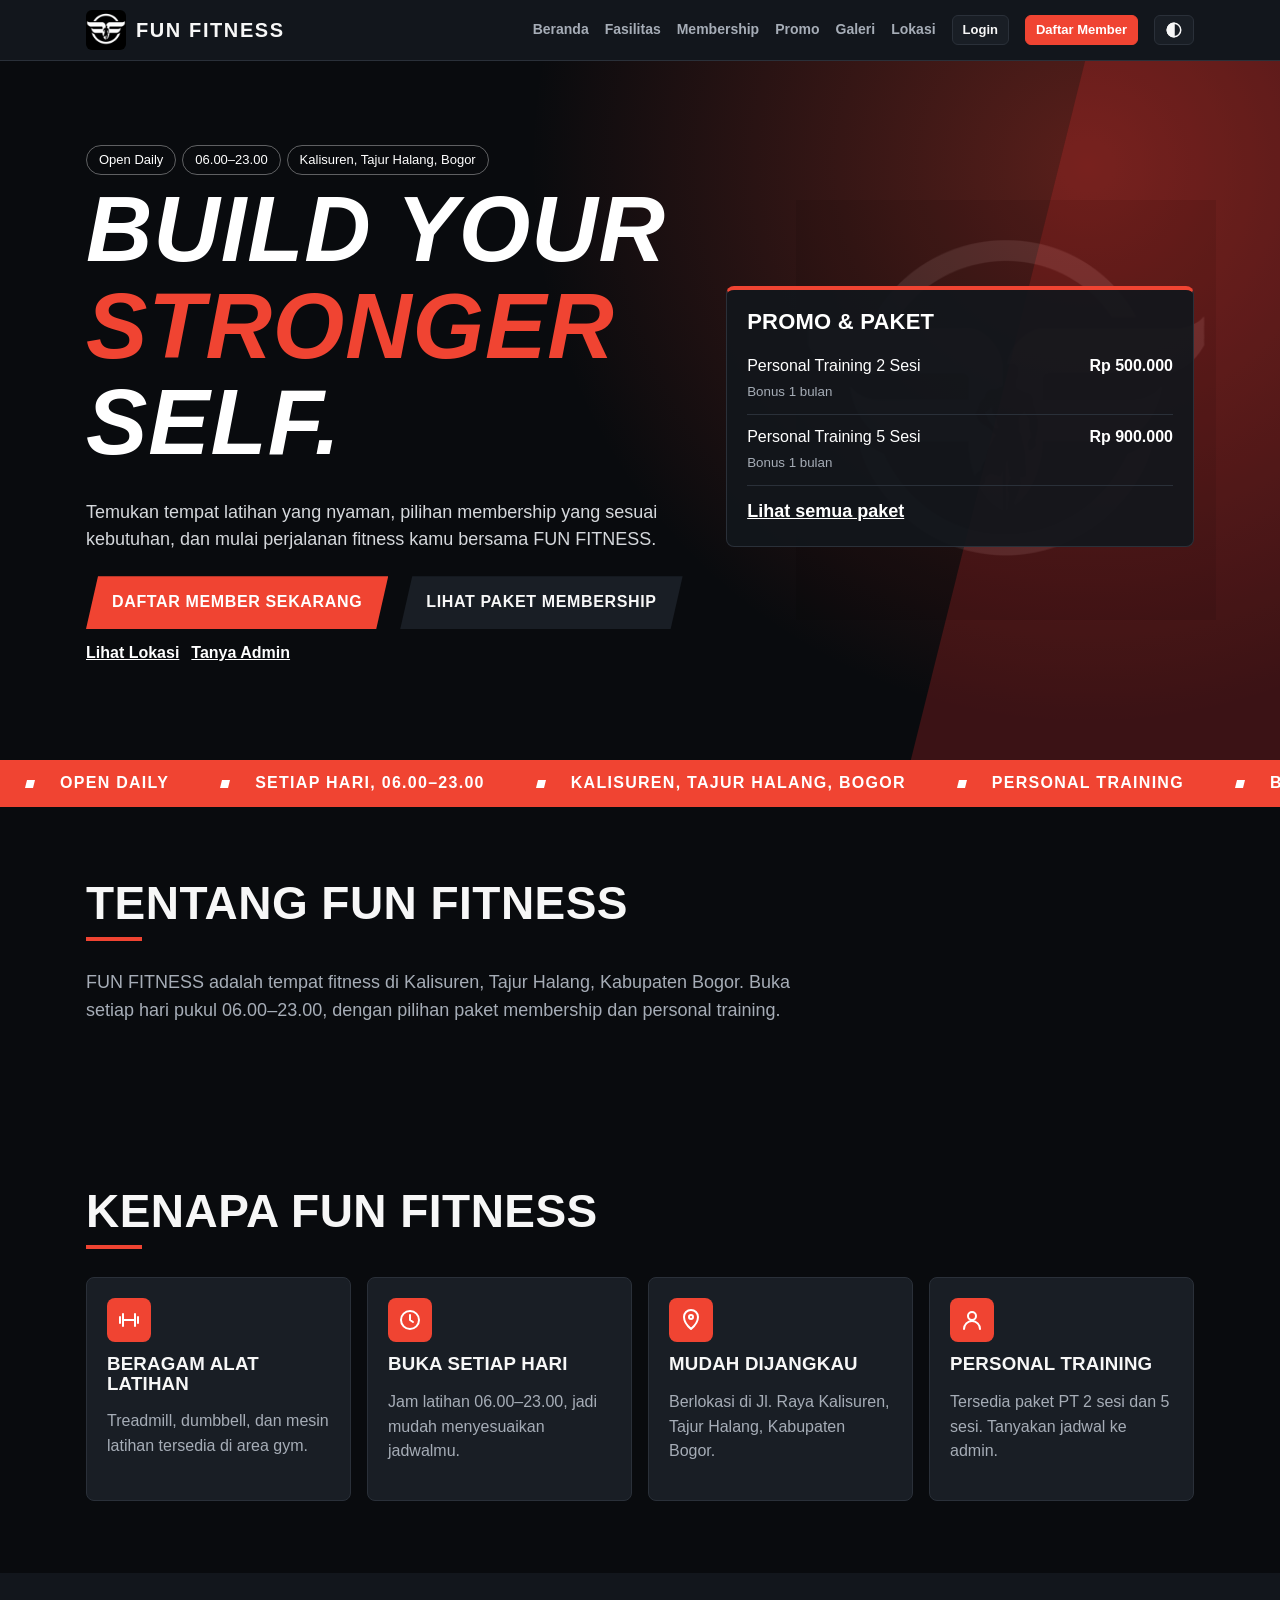
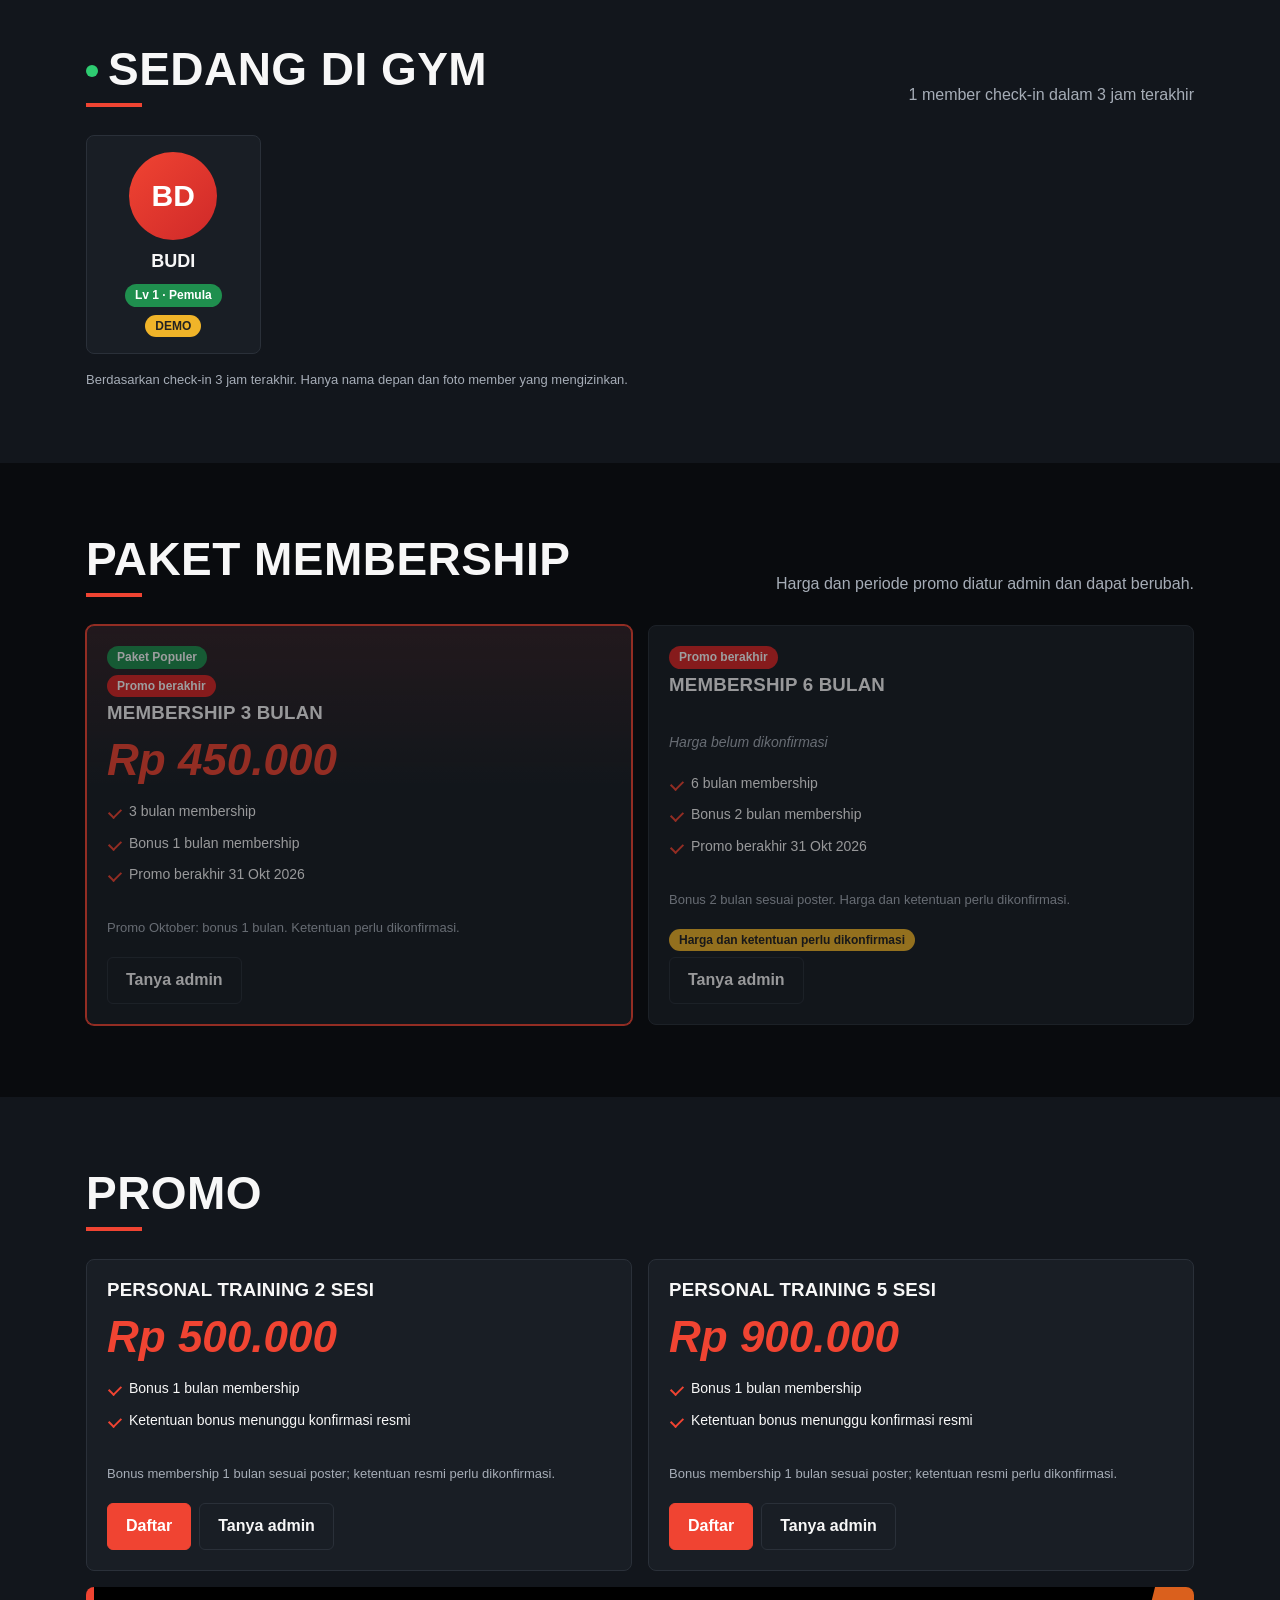
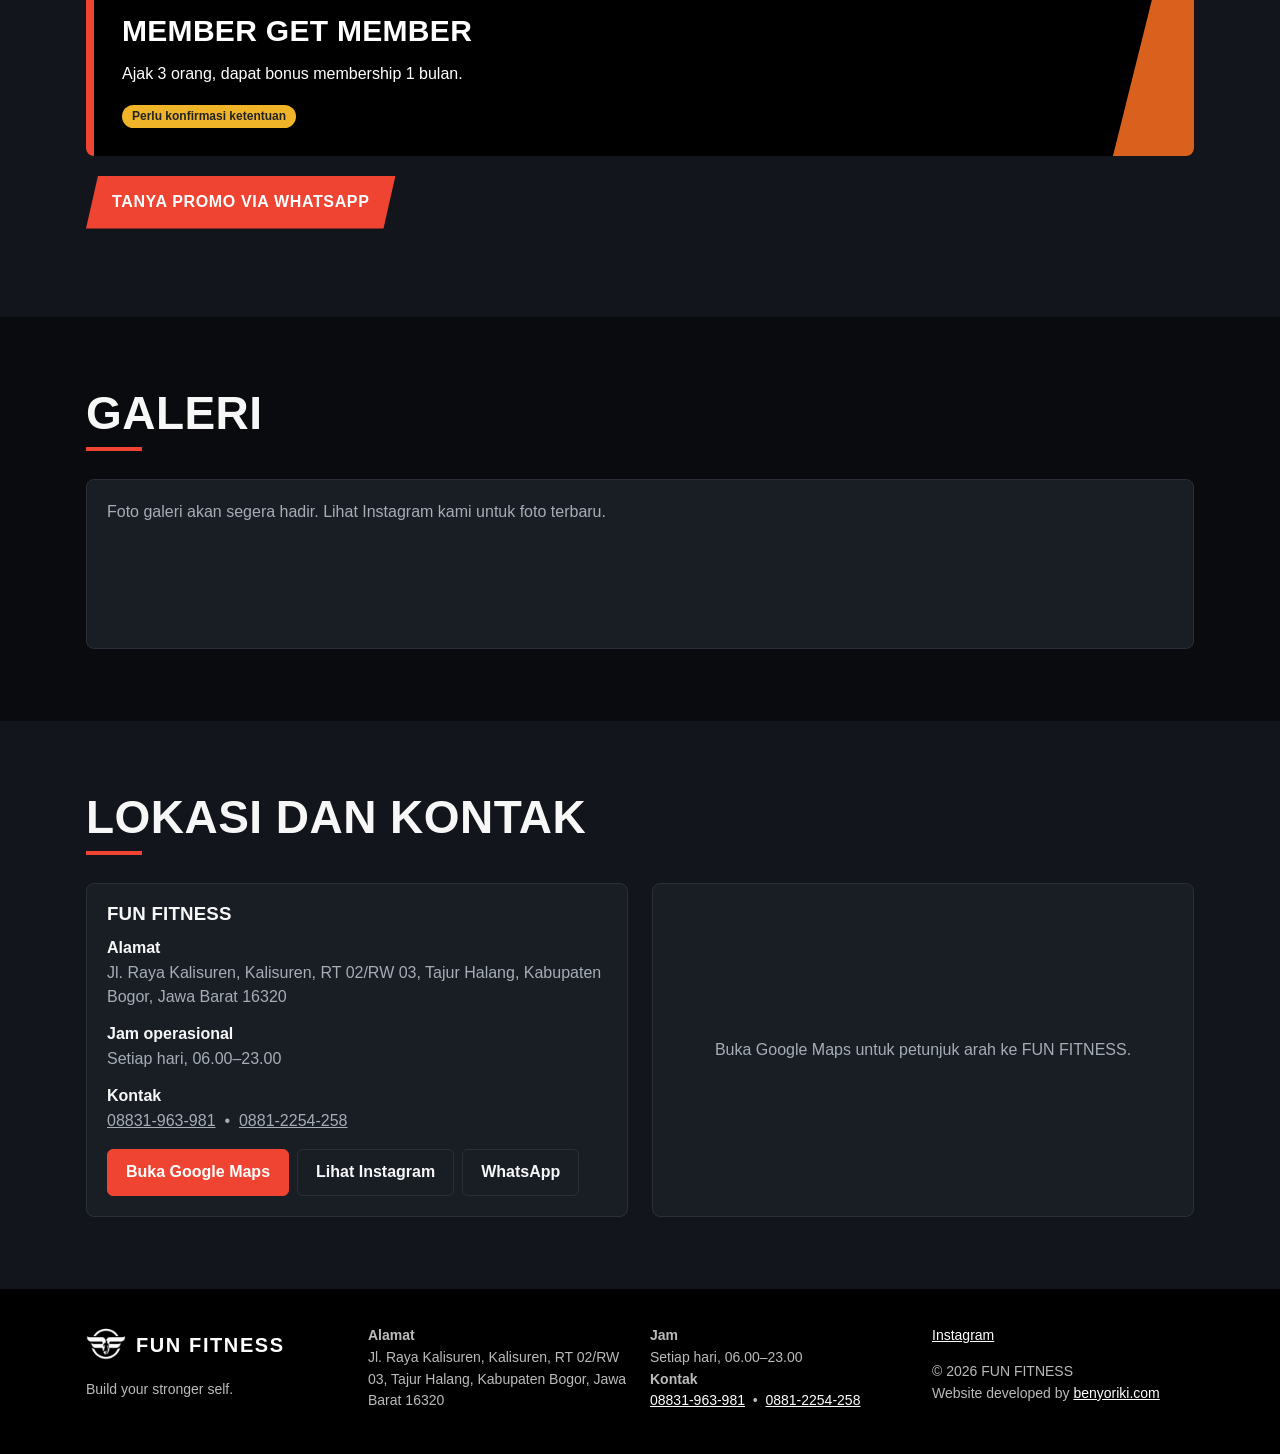
==== index.html @ 3c8ab8c2 "Add files via upload" ====
<!DOCTYPE html><html lang="id"><head><meta charset="utf-8"><meta name="viewport" content="width=device-width,initial-scale=1"><script src="loader.js"></script>
<title>FUN FITNESS — Tempat Fitness di Tajur Halang, Bogor</title>
<meta name="description" content="FUN FITNESS di Kalisuren, Tajur Halang, Kabupaten Bogor. Buka setiap hari 06.00–23.00. Lihat paket membership dan promo.">
<meta property="og:type" content="website"><meta property="og:title" content="FUN FITNESS — Build Your Stronger Self"><meta property="og:description" content="Paket membership dan promo FUN FITNESS, Tajur Halang, Bogor."><meta property="og:image" content="https://benyoriki.github.io/Gym/og.png">
<link rel="icon" href="favicon.png"><link rel="manifest" href="manifest.webmanifest"><meta name="theme-color" content="#090B0E"><meta name="application-name" content="FUN FITNESS"><meta name="apple-mobile-web-app-title" content="FUN FITNESS"><meta name="apple-mobile-web-app-capable" content="yes"><meta property="og:site_name" content="FUN FITNESS"><link rel="apple-touch-icon" href="icon-180.png"><link rel="stylesheet" href="style.css"></head><body class="hasbar">
<header class="nav"><div class="wrap"><a class="brand" href="index.html"><img class="logo" src="logo.png" alt="Logo FUN FITNESS"><span>FUN FITNESS</span></a>
<button class="btn s" id="menu" aria-label="Buka menu">☰</button>
<nav><a href="#beranda">Beranda</a><a href="#fasilitas">Fasilitas</a><a href="#paket">Membership</a><a href="#promo">Promo</a><a href="#galeri">Galeri</a><a href="#lokasi">Lokasi</a><button class="btn s pwa">Pasang Aplikasi</button><a class="btn s" href="login.html">Login</a><a class="btn s p" href="register.html">Daftar Member</a><button class="btn s" id="theme" aria-label="Ganti tema terang/gelap">Tema</button></nav></div></header>
<main>
<div class="hero" id="beranda"><div class="wrap"><div><span class="tag">Open Daily</span><span class="tag">06.00–23.00</span><span class="tag">Kalisuren, Tajur Halang, Bogor</span>
<h1>Build your <span>stronger</span> self.</h1>
<p>Temukan tempat latihan yang nyaman, pilihan membership yang sesuai kebutuhan, dan mulai perjalanan fitness kamu bersama FUN FITNESS.</p>
<div class="row"><a class="btn p big" href="register.html">Daftar Member Sekarang</a><a class="btn big" href="#paket">Lihat Paket Membership</a><a class="lnk" href="#lokasi">Lihat Lokasi</a><a class="lnk" id="heroWa" target="_blank" rel="noopener">Tanya Admin</a></div></div>
<aside class="hp" id="heroPromo" aria-label="Promo aktif"></aside></div></div>
<div class="strip" aria-hidden="true"><div><span>Open Daily</span><span><b data-s="hours"></b></span><span>Kalisuren, Tajur Halang, Bogor</span><span>Personal Training</span><span>Build your stronger self</span><span>Open Daily</span><span><b data-s="hours"></b></span><span>Kalisuren, Tajur Halang, Bogor</span><span>Personal Training</span><span>Build your stronger self</span></div></div>
<section id="tentang"><div class="wrap"><div class="sh"><h2>Tentang FUN FITNESS</h2></div><p class="mut" style="max-width:40em;font-size:18px">FUN FITNESS adalah tempat fitness di Kalisuren, Tajur Halang, Kabupaten Bogor. Buka setiap hari pukul 06.00–23.00, dengan pilihan paket membership dan personal training.</p></div></section>
<section id="fasilitas"><div class="wrap"><div class="sh"><h2>Kenapa FUN FITNESS</h2></div><div class="grid g4"><div class="card"><div class="ic"><svg viewBox="0 0 24 24" width="24" height="24" fill="none" stroke="currentColor" stroke-width="2" stroke-linecap="round" stroke-linejoin="round"><path d="M6 6v12M18 6v12M3 9v6M21 9v6M6 12h12"/></svg></div><h3>Beragam alat latihan</h3><p class="mut">Treadmill, dumbbell, dan mesin latihan tersedia di area gym.</p></div><div class="card"><div class="ic"><svg viewBox="0 0 24 24" width="24" height="24" fill="none" stroke="currentColor" stroke-width="2" stroke-linecap="round" stroke-linejoin="round"><path d="M12 7v5l3 2M21 12a9 9 0 1 1-18 0 9 9 0 0 1 18 0z"/></svg></div><h3>Buka setiap hari</h3><p class="mut">Jam latihan 06.00–23.00, jadi mudah menyesuaikan jadwalmu.</p></div><div class="card"><div class="ic"><svg viewBox="0 0 24 24" width="24" height="24" fill="none" stroke="currentColor" stroke-width="2" stroke-linecap="round" stroke-linejoin="round"><path d="M12 21s7-6 7-12a7 7 0 1 0-14 0c0 6 7 12 7 12zM12 11a2 2 0 1 0 0-4 2 2 0 0 0 0 4z"/></svg></div><h3>Mudah dijangkau</h3><p class="mut">Berlokasi di Jl. Raya Kalisuren, Tajur Halang, Kabupaten Bogor.</p></div><div class="card"><div class="ic"><svg viewBox="0 0 24 24" width="24" height="24" fill="none" stroke="currentColor" stroke-width="2" stroke-linecap="round" stroke-linejoin="round"><path d="M16 8a4 4 0 1 0-8 0 4 4 0 0 0 8 0zM4 21a8 8 0 0 1 16 0"/></svg></div><h3>Personal training</h3><p class="mut">Tersedia paket PT 2 sesi dan 5 sesi. Tanyakan jadwal ke admin.</p></div></div></div></section>
<section id="gym-now" class="alt"><div class="wrap"><div class="sh"><h2><span class="live"></span>Sedang di gym</h2><p class="mut" id="onsNote"></p></div><div class="ons" id="ons"></div><p class="mut" style="font-size:13px;margin:8px 0 0">Berdasarkan check-in 3 jam terakhir. Hanya nama depan dan foto member yang mengizinkan.</p></div></section>
<section id="paket"><div class="wrap"><div class="sh"><h2>Paket Membership</h2><p class="mut">Harga dan periode promo diatur admin dan dapat berubah.</p></div><div class="grid" id="pk"></div></div></section>
<section id="promo" class="alt"><div class="wrap"><div class="sh"><h2>Promo</h2></div><div class="grid" id="pt"></div><div class="poster" id="mgm"></div><p style="margin-top:20px"><a class="btn p big" id="ctaWa" href="#lokasi">Tanya Promo via WhatsApp</a></p></div></section>
<section id="galeri"><div class="wrap"><div class="sh"><h2>Galeri</h2></div><div class="gal" id="gal"></div></div></section>
<section id="lokasi" class="alt"><div class="wrap"><div class="sh"><h2>Lokasi dan Kontak</h2></div><div class="loc"><div class="card"><h3 data-s="name"></h3><dl style="margin:0"><dt>Alamat</dt><dd data-s="address"></dd><dt>Jam operasional</dt><dd data-s="hours"></dd><dt>Kontak</dt><dd id="contact"></dd></dl><div class="acts"><a class="btn p" data-link="maps" target="_blank" rel="noopener">Buka Google Maps</a><a class="btn" data-link="ig" target="_blank" rel="noopener">Lihat Instagram</a><a class="btn" data-link="wa" target="_blank" rel="noopener">WhatsApp</a></div></div>
<div class="card" style="display:flex;align-items:center;justify-content:center;text-align:center"><p class="mut">Buka Google Maps untuk petunjuk arah ke FUN FITNESS.</p></div></div></div></section>
</main>
<footer><div class="wrap"><div><a class="brand" href="index.html"><img class="logo" src="logo.png" alt="Logo FUN FITNESS"><span>FUN FITNESS</span></a><p>Build your stronger self.</p></div><div><b>Alamat</b><br><span data-s="address"></span></div><div><b>Jam</b><br><span data-s="hours"></span><br><b>Kontak</b><br><span id="fcontact"></span></div><div><a data-link="ig" target="_blank" rel="noopener">Instagram</a><p>© <span id="year"></span> FUN FITNESS<br>Website developed by <a href="https://benyoriki.com" target="_blank" rel="noopener">benyoriki.com</a></p></div></div></footer>
<div class="mbar"><a class="btn p" href="register.html">Daftar Member</a><a class="btn" id="barWa" target="_blank" rel="noopener">WhatsApp</a></div>
<div id="lb" role="dialog" aria-label="Foto"><button class="btn" id="lbx">Tutup</button><img alt=""></div>
<script src="storage.js"></script><script src="app.js"></script><script src="pwa.js"></script><script src="public.js"></script></body></html>
---- style.css ----
:root{--bg:#F4F6F8;--bg2:#fff;--card:#fff;--pri:#E83B2E;--pri2:#CF2929;--tx:#20242A;--tx2:#68717D;--bd:#E0E4E9;--r:8px;--hf:"Bahnschrift","Oswald","Arial Narrow",Impact,sans-serif}
[data-theme=dark]{--bg:#090B0E;--bg2:#12161C;--card:#191E25;--pri:#F04432;--pri2:#CF2929;--tx:#F7F7F7;--tx2:#A6ADB7;--bd:#2a3039}
*{box-sizing:border-box}html{scroll-behavior:smooth}
body{margin:0;font-family:"Segoe UI",Roboto,Arial,sans-serif;background:var(--bg);color:var(--tx);line-height:1.55}
a{color:inherit}img{max-width:100%}h1,h2,h3{font-family:var(--hf);text-transform:uppercase;line-height:1.05;margin:0 0 .5em;letter-spacing:.01em}
.wrap{max-width:1140px;margin:auto;padding:0 16px}section,.hero{scroll-margin-top:68px}section{padding:72px 0}section.alt{background:var(--bg2)}
.sh{display:flex;justify-content:space-between;align-items:end;gap:12px;flex-wrap:wrap;margin-bottom:28px}.sh h2{font-size:34px;font-size:clamp(28px,5vw,46px);margin:0}.sh p{margin:0;max-width:30em}.mut{color:var(--tx2)}
.btn{display:inline-flex;align-items:center;justify-content:center;gap:6px;padding:10px 18px;border-radius:6px;border:1px solid var(--bd);background:var(--card);color:var(--tx);cursor:pointer;font:inherit;font-weight:700;text-decoration:none;min-height:42px;transition:background .15s,transform .15s}
.btn.p{background:var(--pri);border-color:var(--pri);color:#fff}.btn.p:hover{background:var(--pri2)}.btn.s{padding:4px 10px;min-height:30px;font-size:13px}.btn:disabled{opacity:.6}
.btn.big{padding:14px 26px;text-transform:uppercase;letter-spacing:.04em;clip-path:polygon(12px 0,100% 0,calc(100% - 12px) 100%,0 100%);border-radius:0;border:0}
:focus-visible{outline:2px solid var(--pri);outline-offset:2px}
.card{background:var(--card);border:1px solid var(--bd);border-radius:var(--r);padding:20px}
.grid{display:grid;gap:16px;grid-template-columns:repeat(auto-fit,minmax(250px,1fr))}
.nav{position:sticky;top:0;z-index:10;background:var(--bg2);border-bottom:1px solid var(--bd)}
.nav .wrap{display:flex;align-items:center;gap:12px;min-height:60px}
.logo{background:#000;border-radius:6px;height:44px;display:block}
.nav nav{display:flex;gap:16px;margin-left:auto;align-items:center}.nav nav a:not(.btn){text-decoration:none;font-weight:600;font-size:14px;color:var(--tx2)}.nav nav a:not(.btn):hover{color:var(--pri)}
#menu{display:none;margin-left:auto}
.hero{position:relative;overflow:hidden;color:#fff;padding:72px 0;background:linear-gradient(100deg,rgba(9,11,14,.95) 35%,rgba(9,11,14,.6)),url(hero-gym.jpg) center/cover #090B0E}
.hero:before{content:"";position:absolute;right:-8%;top:0;bottom:0;width:30%;background:var(--pri2);opacity:.25;transform:skewX(-14deg)}
.hero .wrap{position:relative;display:grid;gap:32px;grid-template-columns:1.3fr 1fr;align-items:center}
.hero h1{font-size:48px;font-size:clamp(40px,9vw,92px);margin-bottom:.3em}.hero h1 span{color:var(--pri)}.hero p{max-width:32em;font-size:18px;color:#d5d8dc}
.hero .row{display:flex;flex-wrap:wrap;gap:12px;margin:22px 0}.hero .tag{display:inline-block;margin:0 6px 6px 0;padding:4px 12px;border:1px solid rgba(255,255,255,.35);border-radius:99px;font-size:13px}
.hero .lnk{color:#fff;font-weight:700;align-self:center}
.hp{background:rgba(18,22,28,.92);border:1px solid #2a3039;border-top:4px solid var(--pri);border-radius:8px;padding:20px;color:#fff}.hp h3{font-size:22px}.hp .it{display:flex;justify-content:space-between;gap:10px;padding:10px 0;border-bottom:1px solid #2a3039}.hp .it:last-child{border:0}
.ic{width:44px;height:44px;border-radius:8px;background:var(--pri);color:#fff;display:flex;align-items:center;justify-content:center;margin-bottom:12px}
.bd{display:inline-block;padding:2px 10px;border-radius:99px;font-size:12px;font-weight:700;background:var(--bd);color:var(--tx)}
.bd.g{background:#1f8f4e;color:#fff}.bd.y{background:#f0b429;color:#222}.bd.r{background:#D92626;color:#fff}
.pk{display:flex;flex-direction:column;gap:6px;position:relative}.pk.pop{border-color:var(--pri);box-shadow:0 0 0 1px var(--pri)}.pk.off{opacity:.6}
.price{font-family:var(--hf);font-size:44px;font-weight:700;color:var(--pri);line-height:1}.price small{font-family:inherit;font-size:14px;color:var(--tx2);font-weight:400}
.pk ul{list-style:none;padding:0;margin:8px 0;flex:1}.pk li{padding:5px 0 5px 22px;position:relative;font-size:14px}.pk li:before{content:"";position:absolute;left:2px;top:12px;width:10px;height:6px;border-left:2px solid var(--pri);border-bottom:2px solid var(--pri);transform:rotate(-45deg)}
.pk .acts{display:flex;gap:8px;flex-wrap:wrap}
.poster{background:#000;color:#fff;border-radius:var(--r);padding:28px;border-left:8px solid var(--pri);margin-top:16px;position:relative;overflow:hidden}.poster:after{content:"";position:absolute;right:-30px;top:0;bottom:0;width:90px;background:#F26B21;transform:skewX(-14deg);opacity:.9}.poster h3{font-size:30px}.poster p{max-width:34em}
.gal{display:grid;gap:12px;grid-template-columns:repeat(4,1fr);grid-auto-rows:170px}.gal figure{margin:0;border-radius:var(--r);overflow:hidden;background:var(--card);border:1px solid var(--bd);position:relative;cursor:zoom-in}.gal figure:first-child{grid-column:span 2;grid-row:span 2}
.gal img{width:100%;height:100%;object-fit:cover;display:block;transition:transform .3s}.gal figure:hover img{transform:scale(1.04)}
.gal figure.ph{cursor:default;display:flex;align-items:center;justify-content:center;text-align:center;color:var(--tx2);font-size:13px;padding:10px;background:repeating-linear-gradient(135deg,var(--card),var(--card) 12px,var(--bg2) 12px,var(--bg2) 24px)}
#lb{position:fixed;top:0;left:0;right:0;bottom:0;background:rgba(0,0,0,.92);display:none;align-items:center;justify-content:center;z-index:50;padding:16px}#lb.on{display:flex}#lb img{max-height:90vh;max-width:100%}#lb button{position:absolute;top:12px;right:12px}
.loc{display:grid;gap:24px;grid-template-columns:1fr 1fr}.loc dt{font-weight:700;margin-top:12px}.loc dd{margin:0;color:var(--tx2)}.loc .acts{display:flex;gap:8px;flex-wrap:wrap;margin-top:16px}
footer{background:#000;color:#bbb;padding:36px 0;font-size:14px}footer a{color:#fff}footer .wrap{display:grid;gap:20px;grid-template-columns:repeat(auto-fit,minmax(220px,1fr))}
.field{margin-bottom:12px}.field label{display:block;font-weight:600;margin-bottom:4px}
input,select,textarea{width:100%;padding:10px;border:1px solid var(--bd);border-radius:8px;background:var(--bg);color:var(--tx);font:inherit}
.err{color:#e5392b;font-size:13px;min-height:1em}
#toasts{position:fixed;right:12px;bottom:12px;z-index:99;display:grid;gap:8px}.toast{background:#222;color:#fff;padding:10px 14px;border-radius:8px;border-left:4px solid #1f8f4e}.toast.err{border-color:#D92626}
.tw{overflow-x:auto}table{border-collapse:collapse;width:100%;font-size:14px}th,td{padding:8px;border-bottom:1px solid var(--bd);text-align:left;white-space:nowrap}th{color:var(--tx2);font-size:12px;text-transform:uppercase}
@media(max-width:900px){.hero .wrap,.loc{grid-template-columns:1fr}.gal{grid-template-columns:repeat(2,1fr)}}
@media(max-width:767px){section{padding:48px 0}#menu{display:block}.nav nav{display:none;position:absolute;top:60px;left:0;right:0;background:var(--bg2);flex-direction:column;padding:12px 16px;margin:0;align-items:flex-start;border-bottom:1px solid var(--bd)}body.menu .nav nav{display:flex}.gal{grid-auto-rows:130px}}
@media(prefers-reduced-motion:reduce){*{scroll-behavior:auto!important;transition:none!important}}
.g4{grid-template-columns:repeat(4,1fr)}
.mo{position:fixed;top:0;left:0;right:0;bottom:0;background:rgba(0,0,0,.7);display:flex;align-items:center;justify-content:center;padding:16px;z-index:60}.md{background:var(--card);border-radius:var(--r);padding:20px;width:100%;max-width:420px;max-height:90vh;overflow:auto;border-top:4px solid var(--pri)}.mb{display:flex;gap:8px;justify-content:flex-end;margin-top:12px}
@media(max-width:900px){.g4{grid-template-columns:repeat(2,1fr)}}
@media(max-width:600px){.g4{grid-template-columns:1fr}.tw table,.tw tbody,.tw tr,.tw td{display:block;width:100%}.tw tr:first-child{display:none}.tw tr{border:1px solid var(--bd);border-radius:8px;margin-bottom:10px;padding:6px}.tw td{white-space:normal;border:0;display:flex;justify-content:space-between;gap:12px;text-align:right;align-items:center}.tw td:before{content:attr(data-label);font-weight:700;color:var(--tx2);text-align:left}.tw td input{min-width:0;width:60%}}
.tw td{overflow-wrap:anywhere}.row2 input,.row2 select{min-width:0}
/* v4 */
.hero{padding:84px 0 72px;background:radial-gradient(circle at 85% 15%,rgba(240,68,50,.35),transparent 45%),linear-gradient(100deg,rgba(9,11,14,.96) 40%,rgba(9,11,14,.7)),url(hero-gym.jpg) center/cover #090B0E}
.hero:after{content:"";position:absolute;right:5%;top:50%;width:420px;height:420px;margin-top:-210px;background:url(logo.png) center/contain no-repeat;opacity:.08}.hero .wrap{z-index:1}
.hero h1,.price{font-style:italic}.sh h2:after{content:"";display:block;width:56px;height:4px;background:var(--pri);margin-top:10px}
.strip{background:var(--pri);color:#fff;font-family:var(--hf);text-transform:uppercase;font-weight:700;letter-spacing:.08em;overflow:hidden;white-space:nowrap}.strip div{display:inline-block;padding:11px 0;animation:mq 30s linear infinite}.strip span{margin:0 26px}.strip span:before{content:"";display:inline-block;width:8px;height:8px;background:#fff;transform:skewX(-14deg);margin-right:26px}@keyframes mq{to{transform:translateX(-50%)}}
.card{transition:border-color .2s}.card:hover{border-color:var(--pri)}.pk.pop{background:linear-gradient(180deg,rgba(240,68,50,.12),transparent 40%),var(--card)}
.sg{grid-template-columns:repeat(2,1fr)}.mbar{display:none}
@media(min-width:900px){.sg{grid-template-columns:repeat(4,1fr)}}
@media(max-width:767px){.hero{padding:36px 0 32px}.hero h1{font-size:44px}.hero .row .btn{width:100%}.hero:after{width:260px;height:260px;margin-top:-130px;right:-50px;opacity:.07}.mbar{display:flex;position:fixed;left:0;right:0;bottom:0;z-index:15;background:var(--bg2);border-top:1px solid var(--bd);padding:8px 12px;gap:8px}.mbar .btn{flex:1}body.hasbar{padding-bottom:66px}}
@media(max-width:600px){.tw td[data-label=Aksi]{display:flex;flex-wrap:wrap;gap:6px;justify-content:flex-start;padding-top:10px}.tw td[data-label=Aksi]:before{display:none}.tw td[data-label=Aksi] .btn{flex:1 1 40%;white-space:nowrap}}
@media(prefers-reduced-motion:reduce){.strip div{animation:none}}
/* v5 */
.av{display:inline-flex;align-items:center;justify-content:center;width:56px;height:56px;border-radius:50%;background:linear-gradient(135deg,var(--pri),var(--pri2));color:#fff;font-family:var(--hf);font-weight:700;font-size:20px;overflow:hidden;flex-shrink:0}.av img{width:100%;height:100%;object-fit:cover;display:block}.av.l{width:88px;height:88px;font-size:30px}
.live{display:inline-block;width:12px;height:12px;border-radius:50%;background:#2ecc71;margin-right:10px;animation:lp 1.6s infinite}@keyframes lp{0%{box-shadow:0 0 0 0 rgba(46,204,113,.6)}70%,100%{box-shadow:0 0 0 10px rgba(46,204,113,0)}}
.ons{display:flex;gap:12px;overflow-x:auto;padding-bottom:8px;-webkit-overflow-scrolling:touch}.oc{flex:0 0 150px;text-align:center;display:flex;flex-direction:column;align-items:center;gap:8px;padding:16px 10px}.oc b{font-family:var(--hf);text-transform:uppercase;font-size:18px}
@media(min-width:900px){.ons{flex-wrap:wrap;overflow:visible}.oc{flex:0 0 calc(16.66% - 10px)}}
.back{display:inline-flex;align-items:center;gap:6px;color:var(--tx2);font-weight:600;text-decoration:none;min-height:40px;margin-bottom:8px}.back:hover{color:var(--pri)}
.cvw{position:relative;width:240px;max-width:100%;margin:0 auto 12px}.cvw canvas{display:block;border-radius:8px;touch-action:none;cursor:grab;max-width:100%}.cvw:after{content:"";position:absolute;top:0;left:0;right:0;bottom:0;pointer-events:none;background:radial-gradient(circle at center,transparent 119px,rgba(0,0,0,.6) 120px);border-radius:8px}
body.side-open:after{content:"";position:fixed;top:0;left:230px;right:0;bottom:0;background:rgba(0,0,0,.55);z-index:19}
.live{vertical-align:middle;margin-top:-4px}
/* v6 */
[hidden]{display:none!important}.pwa{display:none}.can-install .pwa{display:inline-flex}
.brand{display:flex;align-items:center;gap:10px;text-decoration:none;color:var(--tx)}.brand .logo{height:40px;width:40px}.brand span{font-family:var(--hf);font-weight:700;font-size:20px;letter-spacing:.08em;text-transform:uppercase;white-space:nowrap}
.brand.c{justify-content:center;margin:0 auto 14px}.auth .brand .logo{margin:0}footer .brand{color:#fff;margin-bottom:8px}
@media(max-width:1099px){#menu{display:block}.nav nav{display:none;position:absolute;top:60px;left:0;right:0;background:var(--bg2);flex-direction:column;padding:12px 16px;margin:0;align-items:flex-start;border-bottom:1px solid var(--bd)}body.menu .nav nav{display:flex}}
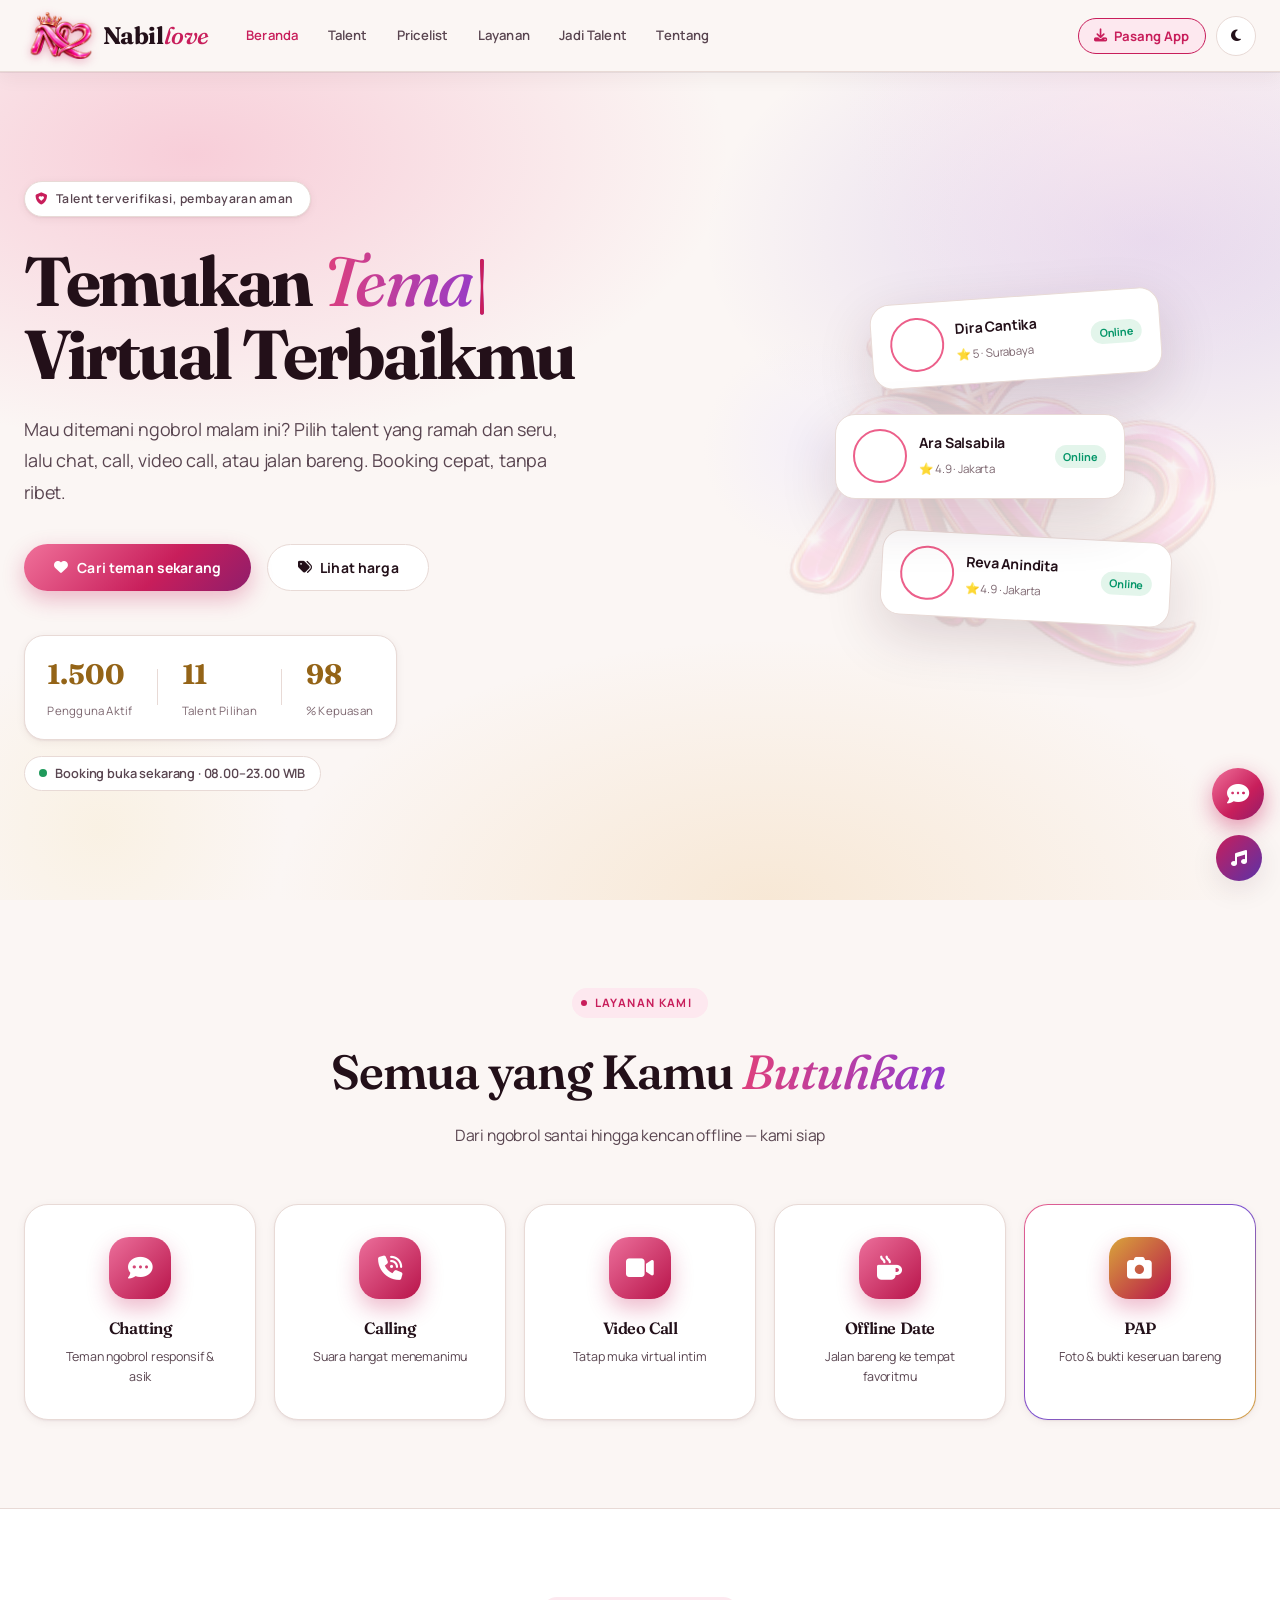
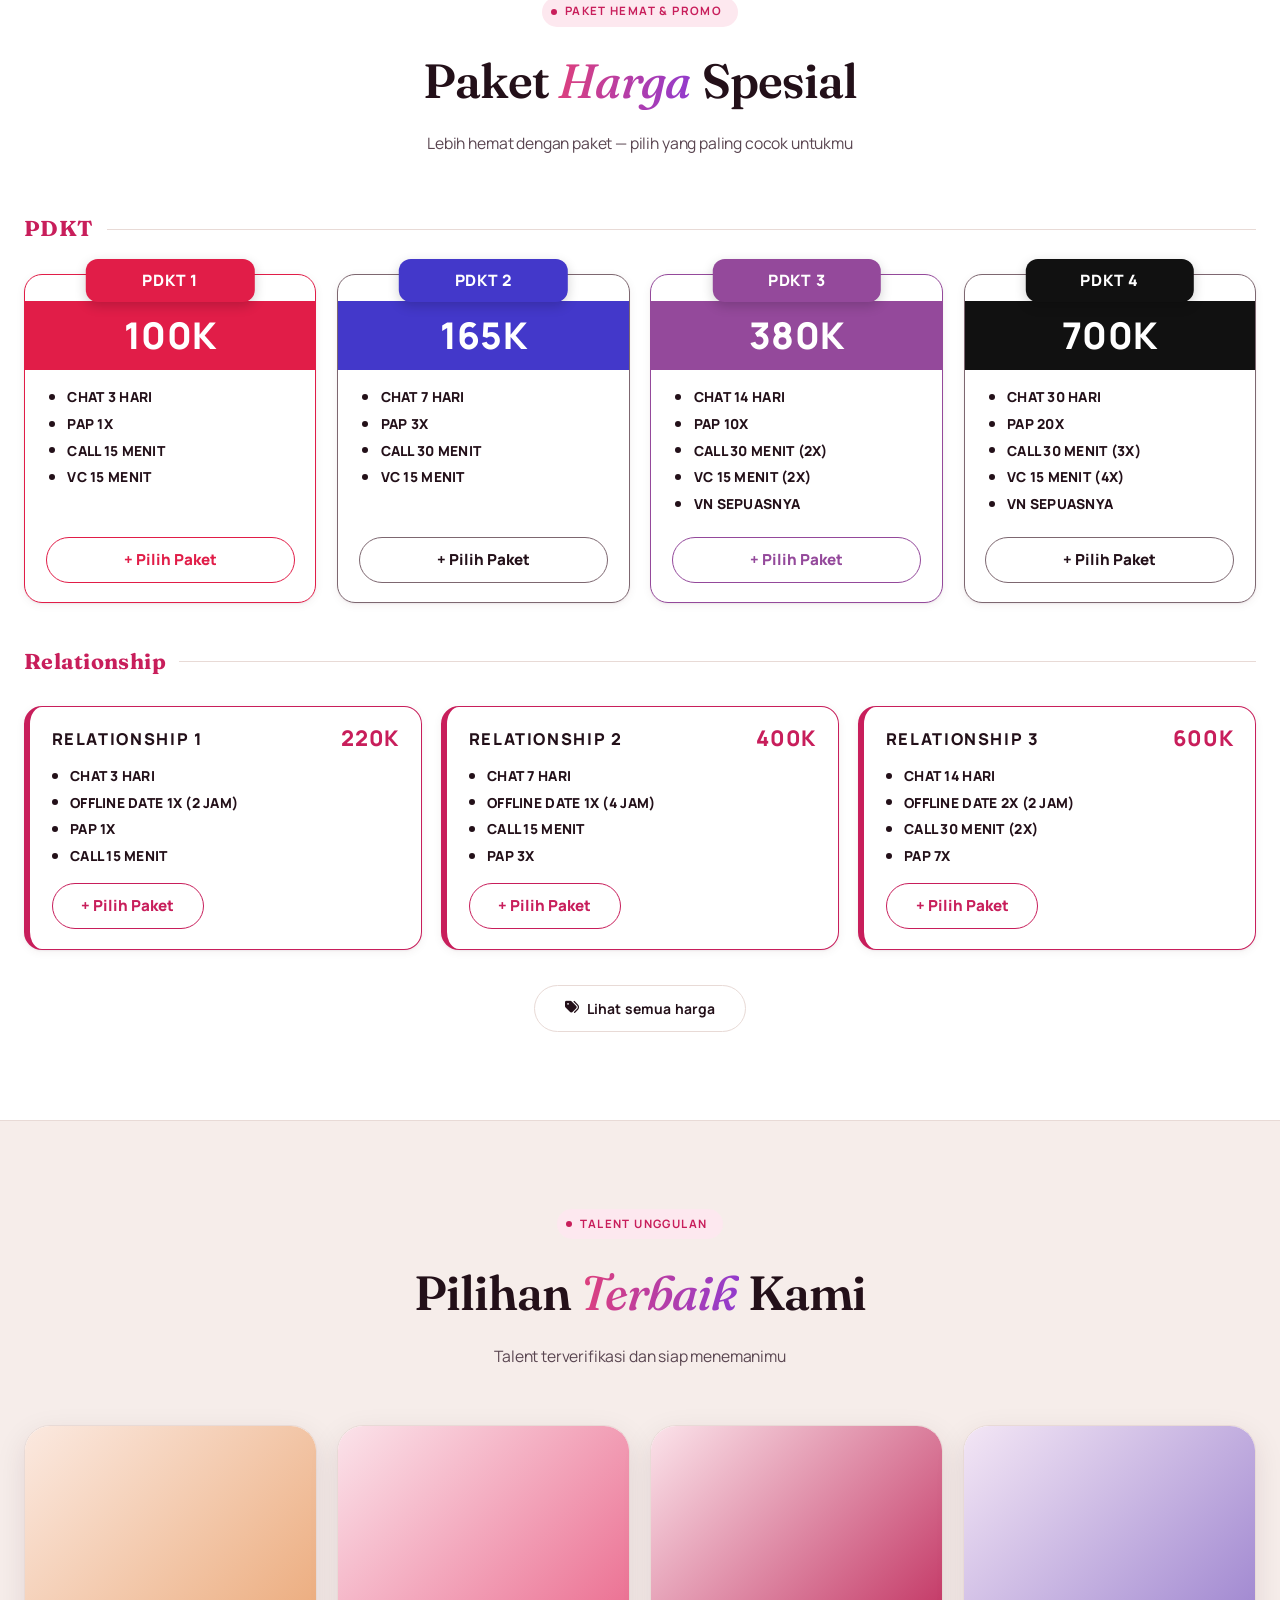
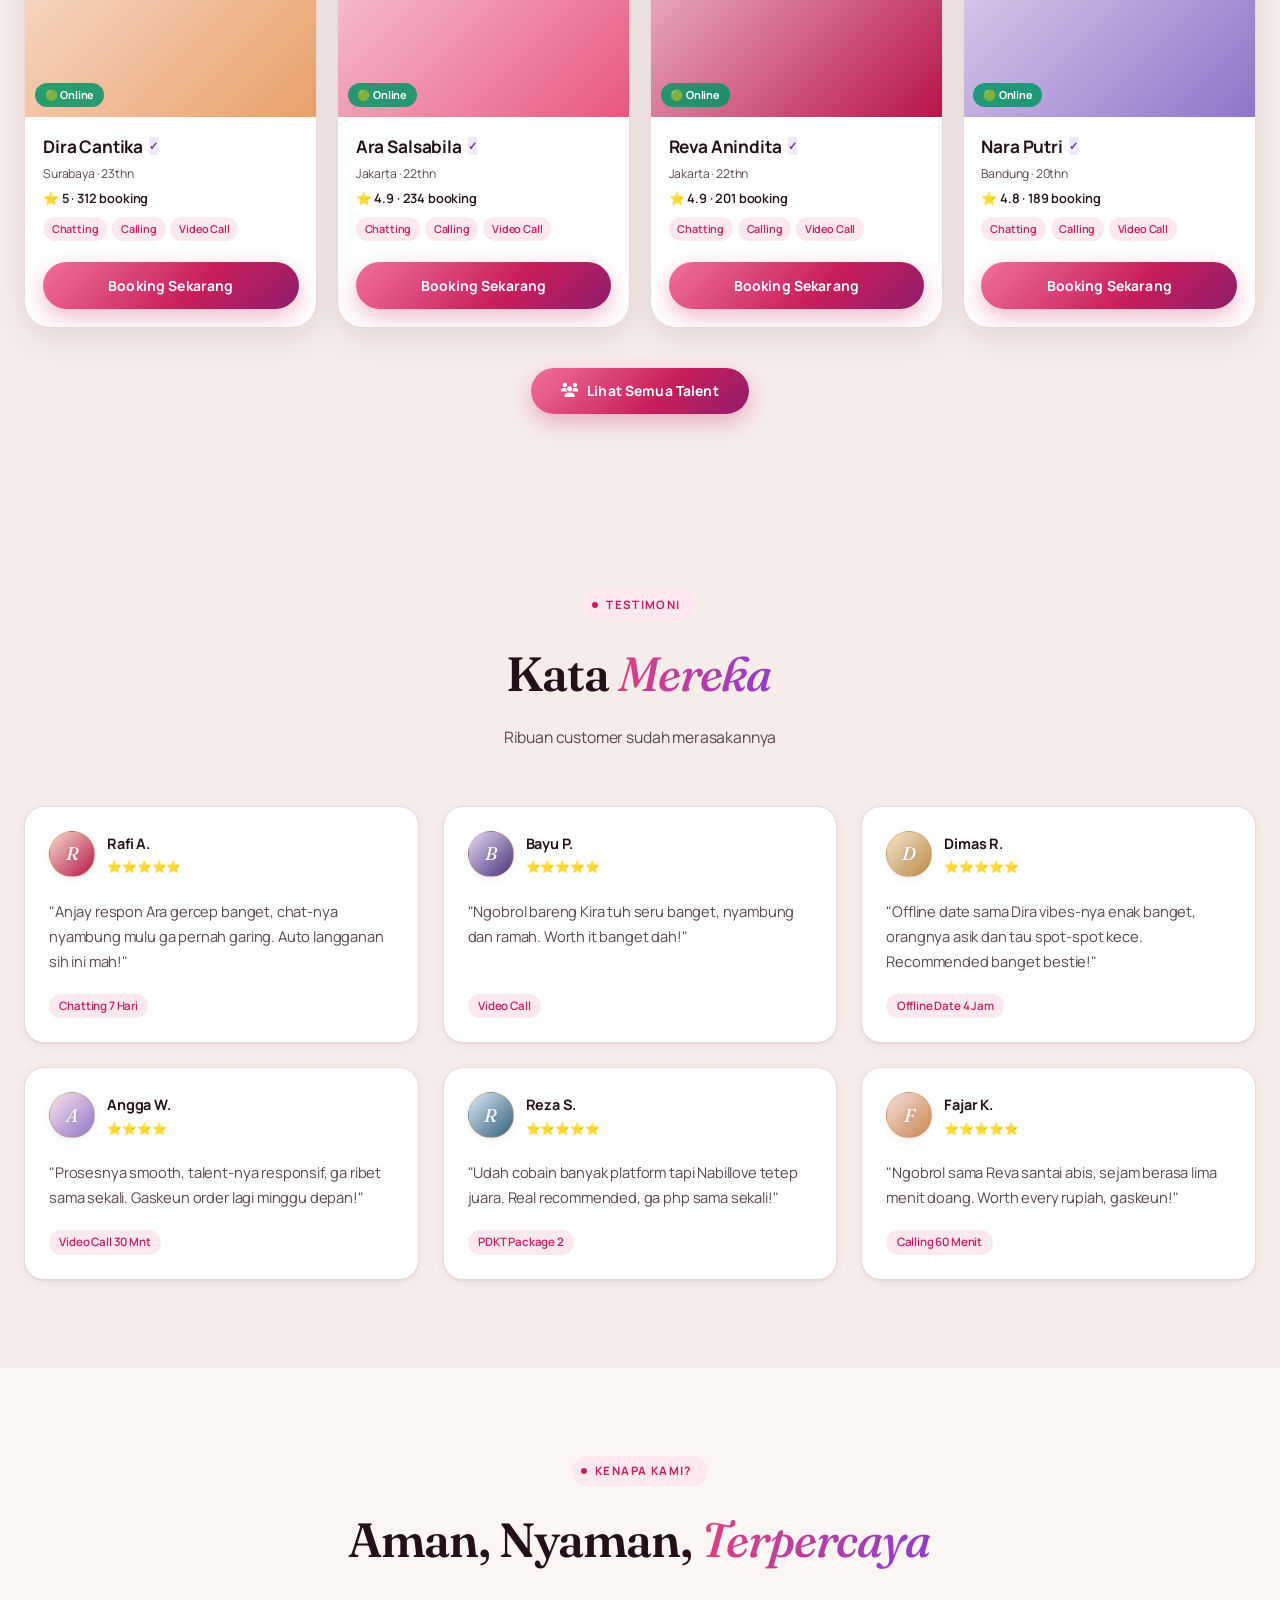
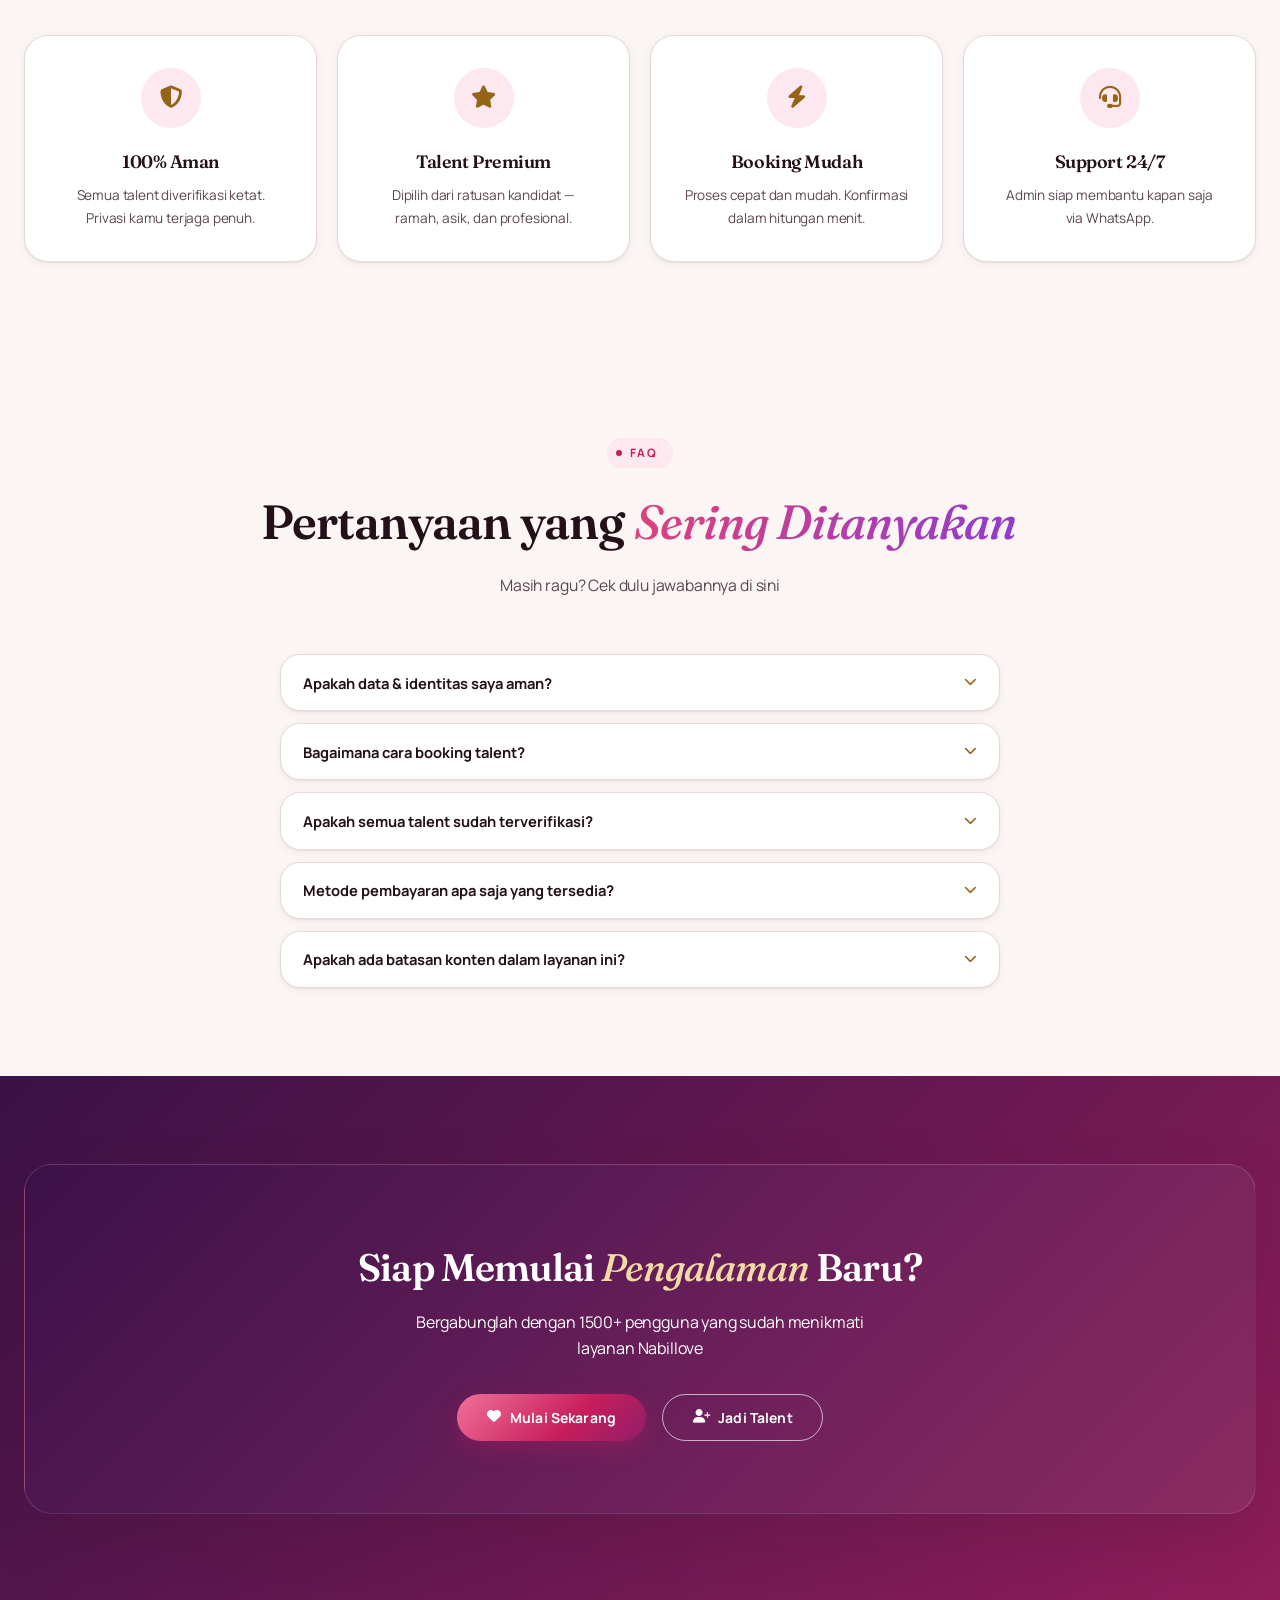
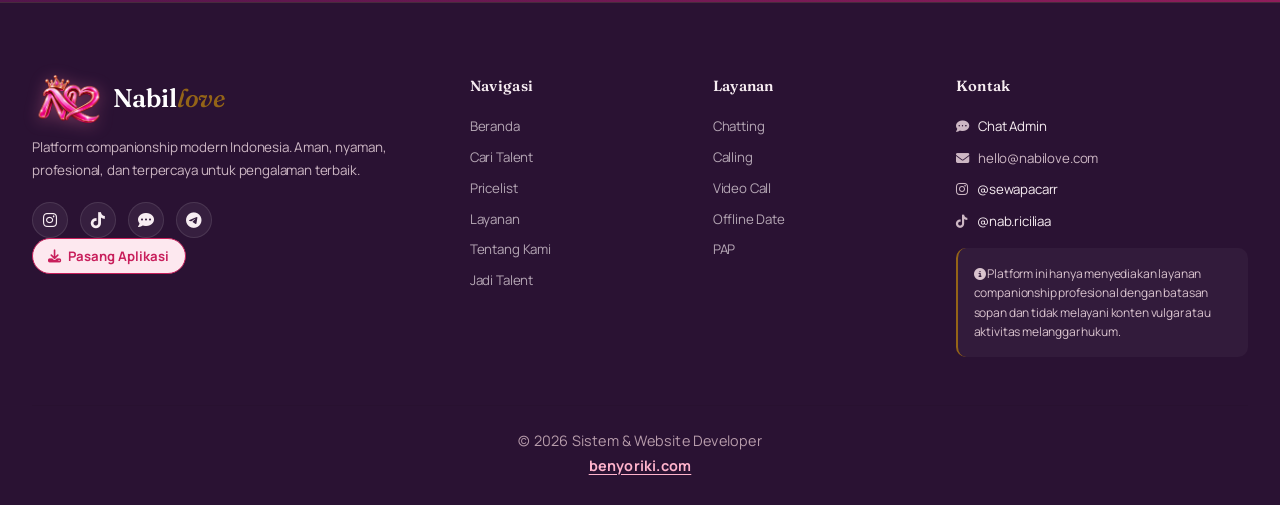
==== commit 3df8876d: "Add files via upload" ====
--- a/index.html
+++ b/index.html
@@ -1,28 +1,1036 @@
-<!DOCTYPE html><html lang="id"><head><meta charset="utf-8"><meta name="viewport" content="width=device-width,initial-scale=1"><script src="loader.js"></script>
-<title>FUN FITNESS — Tempat Fitness di Tajur Halang, Bogor</title>
-<meta name="description" content="FUN FITNESS di Kalisuren, Tajur Halang, Kabupaten Bogor. Buka setiap hari 06.00–23.00. Lihat paket membership dan promo.">
-<meta property="og:type" content="website"><meta property="og:title" content="FUN FITNESS — Build Your Stronger Self"><meta property="og:description" content="Paket membership dan promo FUN FITNESS, Tajur Halang, Bogor."><meta property="og:image" content="https://benyoriki.github.io/Gym/og.png">
-<link rel="icon" href="favicon.png"><link rel="manifest" href="manifest.webmanifest"><meta name="theme-color" content="#090B0E"><meta name="application-name" content="FUN FITNESS"><meta name="apple-mobile-web-app-title" content="FUN FITNESS"><meta name="apple-mobile-web-app-capable" content="yes"><meta property="og:site_name" content="FUN FITNESS"><link rel="apple-touch-icon" href="icon-180.png"><link rel="stylesheet" href="style.css"></head><body class="hasbar">
-<header class="nav"><div class="wrap"><a class="brand" href="index.html"><img class="logo" src="logo.png" alt="Logo FUN FITNESS"><span>FUN FITNESS</span></a>
-<button class="btn s" id="menu" aria-label="Buka menu">☰</button>
-<nav><a href="#beranda">Beranda</a><a href="#fasilitas">Fasilitas</a><a href="#paket">Membership</a><a href="#promo">Promo</a><a href="#galeri">Galeri</a><a href="#lokasi">Lokasi</a><button class="btn s pwa">Pasang Aplikasi</button><a class="btn s" href="login.html">Login</a><a class="btn s p" href="register.html">Daftar Member</a><button class="btn s" id="theme" aria-label="Ganti tema terang/gelap">Tema</button></nav></div></header>
-<main>
-<div class="hero" id="beranda"><div class="wrap"><div><span class="tag">Open Daily</span><span class="tag">06.00–23.00</span><span class="tag">Kalisuren, Tajur Halang, Bogor</span>
-<h1>Build your <span>stronger</span> self.</h1>
-<p>Temukan tempat latihan yang nyaman, pilihan membership yang sesuai kebutuhan, dan mulai perjalanan fitness kamu bersama FUN FITNESS.</p>
-<div class="row"><a class="btn p big" href="register.html">Daftar Member Sekarang</a><a class="btn big" href="#paket">Lihat Paket Membership</a><a class="lnk" href="#lokasi">Lihat Lokasi</a><a class="lnk" id="heroWa" target="_blank" rel="noopener">Tanya Admin</a></div></div>
-<aside class="hp" id="heroPromo" aria-label="Promo aktif"></aside></div></div>
-<div class="strip" aria-hidden="true"><div><span>Open Daily</span><span><b data-s="hours"></b></span><span>Kalisuren, Tajur Halang, Bogor</span><span>Personal Training</span><span>Build your stronger self</span><span>Open Daily</span><span><b data-s="hours"></b></span><span>Kalisuren, Tajur Halang, Bogor</span><span>Personal Training</span><span>Build your stronger self</span></div></div>
-<section id="tentang"><div class="wrap"><div class="sh"><h2>Tentang FUN FITNESS</h2></div><p class="mut" style="max-width:40em;font-size:18px">FUN FITNESS adalah tempat fitness di Kalisuren, Tajur Halang, Kabupaten Bogor. Buka setiap hari pukul 06.00–23.00, dengan pilihan paket membership dan personal training.</p></div></section>
-<section id="fasilitas"><div class="wrap"><div class="sh"><h2>Kenapa FUN FITNESS</h2></div><div class="grid g4"><div class="card"><div class="ic"><svg viewBox="0 0 24 24" width="24" height="24" fill="none" stroke="currentColor" stroke-width="2" stroke-linecap="round" stroke-linejoin="round"><path d="M6 6v12M18 6v12M3 9v6M21 9v6M6 12h12"/></svg></div><h3>Beragam alat latihan</h3><p class="mut">Treadmill, dumbbell, dan mesin latihan tersedia di area gym.</p></div><div class="card"><div class="ic"><svg viewBox="0 0 24 24" width="24" height="24" fill="none" stroke="currentColor" stroke-width="2" stroke-linecap="round" stroke-linejoin="round"><path d="M12 7v5l3 2M21 12a9 9 0 1 1-18 0 9 9 0 0 1 18 0z"/></svg></div><h3>Buka setiap hari</h3><p class="mut">Jam latihan 06.00–23.00, jadi mudah menyesuaikan jadwalmu.</p></div><div class="card"><div class="ic"><svg viewBox="0 0 24 24" width="24" height="24" fill="none" stroke="currentColor" stroke-width="2" stroke-linecap="round" stroke-linejoin="round"><path d="M12 21s7-6 7-12a7 7 0 1 0-14 0c0 6 7 12 7 12zM12 11a2 2 0 1 0 0-4 2 2 0 0 0 0 4z"/></svg></div><h3>Mudah dijangkau</h3><p class="mut">Berlokasi di Jl. Raya Kalisuren, Tajur Halang, Kabupaten Bogor.</p></div><div class="card"><div class="ic"><svg viewBox="0 0 24 24" width="24" height="24" fill="none" stroke="currentColor" stroke-width="2" stroke-linecap="round" stroke-linejoin="round"><path d="M16 8a4 4 0 1 0-8 0 4 4 0 0 0 8 0zM4 21a8 8 0 0 1 16 0"/></svg></div><h3>Personal training</h3><p class="mut">Tersedia paket PT 2 sesi dan 5 sesi. Tanyakan jadwal ke admin.</p></div></div></div></section>
-<section id="gym-now" class="alt"><div class="wrap"><div class="sh"><h2><span class="live"></span>Sedang di gym</h2><p class="mut" id="onsNote"></p></div><div class="ons" id="ons"></div><p class="mut" style="font-size:13px;margin:8px 0 0">Berdasarkan check-in 3 jam terakhir. Hanya nama depan dan foto member yang mengizinkan.</p></div></section>
-<section id="paket"><div class="wrap"><div class="sh"><h2>Paket Membership</h2><p class="mut">Harga dan periode promo diatur admin dan dapat berubah.</p></div><div class="grid" id="pk"></div></div></section>
-<section id="promo" class="alt"><div class="wrap"><div class="sh"><h2>Promo</h2></div><div class="grid" id="pt"></div><div class="poster" id="mgm"></div><p style="margin-top:20px"><a class="btn p big" id="ctaWa" href="#lokasi">Tanya Promo via WhatsApp</a></p></div></section>
-<section id="galeri"><div class="wrap"><div class="sh"><h2>Galeri</h2></div><div class="gal" id="gal"></div></div></section>
-<section id="lokasi" class="alt"><div class="wrap"><div class="sh"><h2>Lokasi dan Kontak</h2></div><div class="loc"><div class="card"><h3 data-s="name"></h3><dl style="margin:0"><dt>Alamat</dt><dd data-s="address"></dd><dt>Jam operasional</dt><dd data-s="hours"></dd><dt>Kontak</dt><dd id="contact"></dd></dl><div class="acts"><a class="btn p" data-link="maps" target="_blank" rel="noopener">Buka Google Maps</a><a class="btn" data-link="ig" target="_blank" rel="noopener">Lihat Instagram</a><a class="btn" data-link="wa" target="_blank" rel="noopener">WhatsApp</a></div></div>
-<div class="card" style="display:flex;align-items:center;justify-content:center;text-align:center"><p class="mut">Buka Google Maps untuk petunjuk arah ke FUN FITNESS.</p></div></div></div></section>
-</main>
-<footer><div class="wrap"><div><a class="brand" href="index.html"><img class="logo" src="logo.png" alt="Logo FUN FITNESS"><span>FUN FITNESS</span></a><p>Build your stronger self.</p></div><div><b>Alamat</b><br><span data-s="address"></span></div><div><b>Jam</b><br><span data-s="hours"></span><br><b>Kontak</b><br><span id="fcontact"></span></div><div><a data-link="ig" target="_blank" rel="noopener">Instagram</a><p>© <span id="year"></span> FUN FITNESS<br>Website developed by <a href="https://benyoriki.com" target="_blank" rel="noopener">benyoriki.com</a></p></div></div></footer>
-<div class="mbar"><a class="btn p" href="register.html">Daftar Member</a><a class="btn" id="barWa" target="_blank" rel="noopener">WhatsApp</a></div>
-<div id="lb" role="dialog" aria-label="Foto"><button class="btn" id="lbx">Tutup</button><img alt=""></div>
-<script src="storage.js"></script><script src="app.js"></script><script src="pwa.js"></script><script src="public.js"></script></body></html>+<!DOCTYPE html>
+<html lang="id" data-theme="light">
+<head>
+  <meta charset="UTF-8" />
+  <meta name="viewport" content="width=device-width, initial-scale=1.0, viewport-fit=cover" />
+  <title>Nabillove — Platform Companionship Virtual Terpercaya di Indonesia</title>
+  
+  <!-- Primary Meta -->
+  <meta name="title" content="Nabillove — Platform Companionship Virtual Terpercaya di Indonesia">
+  <meta name="description" content="Temukan teman ngobrol yang ramah dan terverifikasi. Chat, voice call, video call, hingga jalan bareng — booking mudah, pembayaran aman, privasi terjaga.">
+
+  <!-- Open Graph / WhatsApp / Facebook -->
+  <meta property="og:type" content="website">
+  <meta property="og:site_name" content="Nabillove">
+  <meta property="og:locale" content="id_ID">
+  <meta property="og:url" content="https://nabilove.com/">
+  <meta property="og:title" content="Nabillove — Temukan Teman Virtual Terbaikmu">
+  <meta property="og:description" content="Platform companionship modern dengan talent terverifikasi. Booking mudah, pembayaran aman, dan privasi terjaga.">
+  <meta property="og:image" content="https://nabilove.com/og-nabilove.jpg?v=5">
+  <meta property="og:image:secure_url" content="https://nabilove.com/og-nabilove.jpg?v=5">
+  <meta property="og:image:type" content="image/jpeg">
+  <meta property="og:image:width" content="1200">
+  <meta property="og:image:height" content="630">
+  <meta property="og:image:alt" content="Nabillove — Temukan Teman Virtual Terbaikmu. Chat, voice call, video call, dan jalan bareng bersama talent terverifikasi.">
+
+  <!-- Twitter -->
+  <meta name="twitter:card" content="summary_large_image">
+  <meta name="twitter:title" content="Nabillove — Temukan Teman Virtual Terbaikmu">
+  <meta name="twitter:description" content="Platform companionship modern dengan talent terverifikasi. Booking mudah, pembayaran aman, dan privasi terjaga.">
+  <meta name="twitter:image" content="https://nabilove.com/og-nabilove.jpg?v=5">
+
+  <meta name="keywords" content="nabillove, nabilove, teman virtual, companionship, teman ngobrol, voice call, video call, jalan bareng, talent terverifikasi">
+  <meta name="author" content="Nabillove">
+  <meta name="theme-color" content="#c81e5b">
+  <meta name="mobile-web-app-capable" content="yes">
+  <meta name="apple-mobile-web-app-capable" content="yes">
+  <meta name="apple-mobile-web-app-title" content="Nabillove">
+  <meta name="color-scheme" content="dark light">
+  <meta name="robots" content="index, follow">
+
+  <link rel="icon" href="favicon.png?v=2" type="image/png">
+  <link rel="apple-touch-icon" href="icon-192.png?v=2">
+  <link rel="icon" type="image/png" href="favicon.png?v=2">
+  <link rel="stylesheet" href="style.css?v=15" />
+  <link rel="stylesheet" href="theme.css?v=15" />
+  <link rel="stylesheet" href="modern.css?v=14" />
+  <link rel="stylesheet" href="packages.css?v=3" />
+  <link rel="stylesheet" href="polish.css?v=3" />
+  <link rel="stylesheet" href="talent-rules.css?v=3" />
+  <link rel="stylesheet" href="booking.css?v=1" />
+  <link rel="manifest" href="manifest.json">
+  <link rel="apple-touch-icon" href="icon-192.png?v=2">
+  <link rel="preconnect" href="https://fonts.googleapis.com" />
+  <link rel="preconnect" href="https://fonts.gstatic.com" crossorigin />
+  <link rel="dns-prefetch" href="https://cdnjs.cloudflare.com" />
+  <link href="https://fonts.googleapis.com/css2?family=Fraunces:ital,opsz,wght@0,9..144,300;0,9..144,450;0,9..144,600;0,9..144,700;1,9..144,400;1,9..144,500&family=Manrope:wght@400;500;600;700;800&display=swap" rel="stylesheet" />
+  <link rel="stylesheet" href="https://cdnjs.cloudflare.com/ajax/libs/font-awesome/6.5.1/css/all.min.css" />
+<script>(function(){try{var s=localStorage.getItem('lovia_theme');if(s!=='dark'&&s!=='light'){s=window.matchMedia&&matchMedia('(prefers-color-scheme: dark)').matches?'dark':'light'}document.documentElement.setAttribute('data-theme',s)}catch(e){}})();</script>
+</head>
+<body>
+
+<!-- CUSTOM CURSOR -->
+
+<!-- LOADING SCREEN -->
+<div class="loading-screen" id="loadingScreen">
+  <div class="loading-particles" id="loadingParticles"></div>
+  <div class="loading-inner">
+    <div class="loading-ring">
+      <svg viewBox="0 0 100 100">
+        <defs>
+          <linearGradient id="loadingGrad" x1="0%" y1="0%" x2="100%" y2="100%">
+            <stop offset="0%" stop-color="#b8144a"/>
+            <stop offset="55%" stop-color="#b98a44"/>
+            <stop offset="100%" stop-color="#8f74c9"/>
+          </linearGradient>
+        </defs>
+        <circle class="ring-bg" cx="50" cy="50" r="42"></circle>
+        <circle class="ring-fg" cx="50" cy="50" r="42"></circle>
+      </svg>
+      <img class="loading-heart" src="logo-n.png" alt="">
+    </div>
+    <div class="loading-logo">Nabil<span>love</span></div>
+    <div class="loading-tagline">Companionship Premium</div>
+    <div class="loading-bar"><div class="loading-fill"></div></div>
+    <p id="loadingText">Mempersiapkan pengalaman terbaik...</p>
+    <div class="loading-credit">dibuat dengan 💗 oleh <a href="https://benyoriki.com/" target="_blank" rel="noopener">benyoriki.com</a></div>
+  </div>
+</div>
+
+<!-- TOAST CONTAINER -->
+<div class="toast-container" id="toastContainer"></div>
+
+<!-- ===== NAVBAR ===== -->
+<nav class="navbar" id="navbar">
+  <div class="nav-container">
+    <a href="#" class="nav-logo" onclick="showPage('landing')"><img class="brand-n" src="logo-n.png" alt=""><b class="wm">Nabil<span>love</span></b></a>
+    <div class="nav-links" id="navLinks">
+      <div class="nav-links-label">Menu</div>
+      <a href="#" data-page="landing" onclick="showPage('landing')"><i class="fas fa-house"></i><span>Beranda</span></a>
+      <a href="#" data-page="talents" onclick="showPage('talents')"><i class="fas fa-users"></i><span>Talent</span></a>
+      <a href="#" data-page="pricelist" onclick="showPage('pricelist')"><i class="fas fa-tags"></i><span>Pricelist</span></a>
+      <a href="#" data-page="layanan" onclick="showPage('layanan')"><i class="fas fa-heart-circle-check"></i><span>Layanan</span></a>
+      <a href="#" data-page="daftar-talent" onclick="showPage('daftar-talent')"><i class="fas fa-user-plus"></i><span>Jadi Talent</span></a>
+      <a href="#" data-page="about" onclick="showPage('about')"><i class="fas fa-circle-info"></i><span>Tentang</span></a>
+    </div>
+    <div class="nav-actions">
+      <button class="theme-toggle" id="themeToggle" title="Toggle Dark Mode">
+        <i class="fas fa-moon" id="themeIcon"></i>
+      </button>
+      <button class="nav-hamburger" id="hamburger" onclick="toggleMobileMenu()">
+        <span></span><span></span><span></span>
+      </button>
+    </div>
+  </div>
+</nav>
+<div class="nav-backdrop" id="navBackdrop" onclick="toggleMobileMenu()"></div>
+
+<!-- ===== PAGES WRAPPER ===== -->
+<div id="appContent">
+
+<!-- ========== LANDING PAGE ========== -->
+<div id="page-landing" class="page active">
+
+  <!-- HERO -->
+  <section class="hero">
+    <div class="hero-bg-shapes">
+      <div class="shape shape-1"></div>
+      <div class="shape shape-2"></div>
+      <div class="shape shape-3"></div>
+    </div>
+    <div class="hero-content reveal">
+      <div class="hero-badge"><i class="fas fa-shield-heart"></i> Talent terverifikasi, pembayaran aman</div>
+      <h1 class="hero-title">Temukan <em>Partner</em><br>Virtual Terbaikmu</h1>
+      <p class="hero-sub">Mau ditemani ngobrol malam ini? Pilih talent yang ramah dan seru, lalu chat, call, video call, atau jalan bareng. Booking cepat, tanpa ribet.</p>
+      <div class="hero-actions">
+        <button class="btn-primary glow-btn" onclick="showPage('talents')"><i class="fas fa-heart"></i> Cari teman sekarang</button>
+        <button class="btn-outline" onclick="showPage('pricelist')"><i class="fas fa-tags"></i> Lihat harga</button>
+      </div>
+      <div class="hero-stats">
+        <div class="hstat"><span class="hstat-num" data-target="1500">0</span><span class="hstat-label">Pengguna Aktif</span></div>
+        <div class="hstat-div"></div>
+        <div class="hstat"><span class="hstat-num" data-target="11">0</span><span class="hstat-label">Talent Pilihan</span></div>
+        <div class="hstat-div"></div>
+        <div class="hstat"><span class="hstat-num" data-target="98">0</span><span class="hstat-label">% Kepuasan</span></div>
+      </div>
+    </div>
+    <div class="hero-visual reveal-right">
+      <div class="hero-card-stack">
+        <div class="hcard hcard-1"><div class="hcard-avatar hcard-avatar-1">A</div><div class="hcard-info"><strong>Ara Salsabila</strong><span>⭐ 4.9 · Jakarta</span></div><div class="hcard-status online">Online</div></div>
+        <div class="hcard hcard-2 active"><div class="hcard-avatar hcard-avatar-2">K</div><div class="hcard-info"><strong>Kira Mahesa</strong><span>⭐ 4.8 · Bali</span></div><div class="hcard-status online">Online</div></div>
+        <div class="hcard hcard-3"><div class="hcard-avatar hcard-avatar-3">D</div><div class="hcard-info"><strong>Dira Cantika</strong><span>⭐ 5.0 · Surabaya</span></div><div class="hcard-status online">Online</div></div>
+      </div>
+    </div>
+  </section>
+
+  <!-- SERVICES OVERVIEW -->
+  <section class="section services-overview">
+    <div class="container">
+      <div class="section-header reveal">
+        <div class="section-badge">Layanan Kami</div>
+        <h2>Semua yang Kamu <em>Butuhkan</em></h2>
+        <p>Dari ngobrol santai hingga kencan offline — kami siap</p>
+      </div>
+      <div class="services-grid">
+        <div class="service-card reveal" onclick="showPage('layanan')"><div class="sc-icon"><i class="fas fa-comment-dots"></i></div><h3>Chatting</h3><p>Teman ngobrol responsif & asik</p></div>
+        <div class="service-card reveal" onclick="showPage('layanan')"><div class="sc-icon"><i class="fas fa-phone-volume"></i></div><h3>Calling</h3><p>Suara hangat menemanimu</p></div>
+        <div class="service-card reveal" onclick="showPage('layanan')"><div class="sc-icon"><i class="fas fa-video"></i></div><h3>Video Call</h3><p>Tatap muka virtual intim</p></div>
+        <div class="service-card reveal" onclick="showPage('layanan')"><div class="sc-icon"><i class="fas fa-mug-hot"></i></div><h3>Offline Date</h3><p>Jalan bareng ke tempat favoritmu</p></div>
+        <div class="service-card featured reveal" onclick="showPage('pricelist')"><div class="sc-icon"><i class="fas fa-camera"></i></div><h3>PAP</h3><p>Foto & bukti keseruan bareng</p></div>
+      </div>
+    </div>
+  </section>
+
+  <!-- PAKET HARGA & PROMO -->
+  <section class="section packages-section pk-none" id="landingPackages">
+    <div class="container">
+      <div class="section-header reveal">
+        <div class="section-badge">Paket Hemat &amp; Promo</div>
+        <h2>Paket <em>Harga</em> Spesial</h2>
+        <p>Lebih hemat dengan paket — pilih yang paling cocok untukmu</p>
+      </div>
+      <div id="packagesLanding"></div>
+      <div class="pk-more"><button class="btn-outline" onclick="showPage('pricelist')"><i class="fas fa-tags"></i> Lihat semua harga</button></div>
+    </div>
+  </section>
+
+  <!-- TALENT SHOWCASE -->
+  <section class="section talent-showcase">
+    <div class="container">
+      <div class="section-header reveal">
+        <div class="section-badge">Talent Unggulan</div>
+        <h2>Pilihan <em>Terbaik</em> Kami</h2>
+        <p>Talent terverifikasi dan siap menemanimu</p>
+      </div>
+      <div class="talent-showcase-grid" id="talentShowcase"></div>
+      <div style="text-align:center;margin-top:2.5rem" class="reveal">
+        <button class="btn-primary" onclick="showPage('talents')"><i class="fas fa-users"></i> Lihat Semua Talent</button>
+      </div>
+    </div>
+  </section>
+
+  <!-- TESTIMONIALS -->
+  <section class="section testimonials">
+    <div class="container">
+      <div class="section-header reveal">
+        <div class="section-badge">Testimoni</div>
+        <h2>Kata <em>Mereka</em></h2>
+        <p>Ribuan customer sudah merasakannya</p>
+      </div>
+      <div class="testimonials-grid" id="testimonialsGrid"></div>
+    </div>
+  </section>
+
+  <!-- WHY US -->
+  <section class="section why-us">
+    <div class="container">
+      <div class="section-header reveal">
+        <div class="section-badge">Kenapa Kami?</div>
+        <h2>Aman, Nyaman, <em>Terpercaya</em></h2>
+      </div>
+      <div class="why-grid">
+        <div class="why-card reveal"><div class="why-icon"><i class="fas fa-shield-alt"></i></div><h3>100% Aman</h3><p>Semua talent diverifikasi ketat. Privasi kamu terjaga penuh.</p></div>
+        <div class="why-card reveal"><div class="why-icon"><i class="fas fa-star"></i></div><h3>Talent Premium</h3><p>Dipilih dari ratusan kandidat — ramah, asik, dan profesional.</p></div>
+        <div class="why-card reveal"><div class="why-icon"><i class="fas fa-bolt"></i></div><h3>Booking Mudah</h3><p>Proses cepat dan mudah. Konfirmasi dalam hitungan menit.</p></div>
+        <div class="why-card reveal"><div class="why-icon"><i class="fas fa-headset"></i></div><h3>Support 24/7</h3><p>Admin siap membantu kapan saja via WhatsApp.</p></div>
+      </div>
+    </div>
+  </section>
+
+  <!-- FAQ -->
+  <section class="section faq-section">
+    <div class="container">
+      <div class="section-header reveal">
+        <div class="section-badge">FAQ</div>
+        <h2>Pertanyaan yang <em>Sering Ditanyakan</em></h2>
+        <p>Masih ragu? Cek dulu jawabannya di sini</p>
+      </div>
+      <div class="faq-list">
+        <div class="faq-item reveal">
+          <button class="faq-question" onclick="toggleFaq(this)">
+            <span>Apakah data & identitas saya aman?</span>
+            <i class="fas fa-chevron-down"></i>
+          </button>
+          <div class="faq-answer"><p>Ya. Semua data pengguna dan talent dienkripsi dan tidak pernah dibagikan ke pihak ketiga. Privasi adalah prioritas utama kami.</p></div>
+        </div>
+        <div class="faq-item reveal">
+          <button class="faq-question" onclick="toggleFaq(this)">
+            <span>Bagaimana cara booking talent?</span>
+            <i class="fas fa-chevron-down"></i>
+          </button>
+          <div class="faq-answer"><p>Pilih talent favoritmu, tentukan layanan & durasi di halaman Pricelist, lalu kirim pesan lewat tombol Chat Admin. Prosesnya cuma hitungan menit.</p></div>
+        </div>
+        <div class="faq-item reveal">
+          <button class="faq-question" onclick="toggleFaq(this)">
+            <span>Apakah semua talent sudah terverifikasi?</span>
+            <i class="fas fa-chevron-down"></i>
+          </button>
+          <div class="faq-answer"><p>Setiap talent melalui proses seleksi identitas & wawancara sebelum aktif melayani, ditandai dengan badge "Verified" di profil mereka.</p></div>
+        </div>
+        <div class="faq-item reveal">
+          <button class="faq-question" onclick="toggleFaq(this)">
+            <span>Metode pembayaran apa saja yang tersedia?</span>
+            <i class="fas fa-chevron-down"></i>
+          </button>
+          <div class="faq-answer"><p>Pembayaran dikonfirmasi langsung lewat admin WhatsApp — transfer bank & e-wallet populer semua didukung.</p></div>
+        </div>
+        <div class="faq-item reveal">
+          <button class="faq-question" onclick="toggleFaq(this)">
+            <span>Apakah ada batasan konten dalam layanan ini?</span>
+            <i class="fas fa-chevron-down"></i>
+          </button>
+          <div class="faq-answer"><p>Ya. Nabillove hanya menyediakan layanan companionship profesional dengan batasan sopan, dan tidak melayani konten vulgar atau aktivitas melanggar hukum.</p></div>
+        </div>
+      </div>
+    </div>
+  </section>
+
+  <!-- CTA -->
+  <section class="section cta-section">
+    <div class="container">
+      <div class="cta-box reveal">
+        <h2>Siap Memulai <em>Pengalaman</em> Baru?</h2>
+        <p>Bergabunglah dengan 1500+ pengguna yang sudah menikmati layanan Nabillove</p>
+        <div style="display:flex;gap:1rem;justify-content:center;flex-wrap:wrap;margin-top:2rem">
+          <button class="btn-primary glow-btn" onclick="showPage('talents')"><i class="fas fa-heart"></i> Mulai Sekarang</button>
+          <button class="btn-outline" onclick="showPage('daftar-talent')"><i class="fas fa-user-plus"></i> Jadi Talent</button>
+        </div>
+      </div>
+    </div>
+  </section>
+</div>
+
+<!-- ========== TALENTS PAGE ========== -->
+<div id="page-talents" class="page">
+  <div class="page-hero">
+    <h1>Temukan <em>Talent</em> Favoritmu</h1>
+    <p>Pilih dari talent terverifikasi kami yang siap menemanimu</p>
+  </div>
+  <div class="container">
+    <div class="talent-filters">
+      <div class="search-wrap"><i class="fas fa-search"></i><input type="text" id="searchTalent" placeholder="Cari nama talent..." oninput="renderTalents()" /></div>
+      <div class="custom-select" id="filterGenderWrap">
+        <button type="button" class="custom-select-trigger" onclick="toggleCustomSelect('filterGender')"><span class="cs-value">Semua Gender</span><i class="fas fa-chevron-down"></i></button>
+        <div class="custom-select-panel" id="filterGenderPanel">
+          <div class="cs-option selected" data-value="" onclick="selectCustomOption(this,'filterGender','renderTalents')">Semua Gender</div>
+          <div class="cs-option" data-value="Perempuan" onclick="selectCustomOption(this,'filterGender','renderTalents')">Perempuan</div>
+          <div class="cs-option" data-value="Laki-laki" onclick="selectCustomOption(this,'filterGender','renderTalents')">Laki-laki</div>
+        </div>
+        <input type="hidden" id="filterGender" value="">
+      </div>
+      <div class="custom-select" id="filterServiceWrap">
+        <button type="button" class="custom-select-trigger" onclick="toggleCustomSelect('filterService')"><span class="cs-value">Semua Layanan</span><i class="fas fa-chevron-down"></i></button>
+        <div class="custom-select-panel" id="filterServicePanel">
+          <div class="cs-option selected" data-value="" onclick="selectCustomOption(this,'filterService','renderTalents')">Semua Layanan</div>
+          <div class="cs-option" data-value="Chatting" onclick="selectCustomOption(this,'filterService','renderTalents')">Chatting</div>
+          <div class="cs-option" data-value="Calling" onclick="selectCustomOption(this,'filterService','renderTalents')">Calling</div>
+          <div class="cs-option" data-value="Video Call" onclick="selectCustomOption(this,'filterService','renderTalents')">Video Call</div>
+          <div class="cs-option" data-value="Offline Date" onclick="selectCustomOption(this,'filterService','renderTalents')">Offline Date</div>
+        </div>
+        <input type="hidden" id="filterService" value="">
+      </div>
+      <div class="custom-select" id="filterLocationWrap">
+        <button type="button" class="custom-select-trigger" onclick="toggleCustomSelect('filterLocation')"><span class="cs-value">Semua Kota</span><i class="fas fa-chevron-down"></i></button>
+        <div class="custom-select-panel" id="filterLocationPanel">
+          <div class="cs-option selected" data-value="" onclick="selectCustomOption(this,'filterLocation','renderTalents')">Semua Kota</div>
+          <div class="cs-option" data-value="Jakarta" onclick="selectCustomOption(this,'filterLocation','renderTalents')">Jakarta</div>
+          <div class="cs-option" data-value="Bandung" onclick="selectCustomOption(this,'filterLocation','renderTalents')">Bandung</div>
+          <div class="cs-option" data-value="Surabaya" onclick="selectCustomOption(this,'filterLocation','renderTalents')">Surabaya</div>
+          <div class="cs-option" data-value="Yogyakarta" onclick="selectCustomOption(this,'filterLocation','renderTalents')">Yogyakarta</div>
+          <div class="cs-option" data-value="Bali" onclick="selectCustomOption(this,'filterLocation','renderTalents')">Bali</div>
+        </div>
+        <input type="hidden" id="filterLocation" value="">
+      </div>
+      <div class="custom-select" id="sortTalentWrap">
+        <button type="button" class="custom-select-trigger" onclick="toggleCustomSelect('sortTalent')"><span class="cs-value">Urutkan</span><i class="fas fa-chevron-down"></i></button>
+        <div class="custom-select-panel" id="sortTalentPanel">
+          <div class="cs-option selected" data-value="" onclick="selectCustomOption(this,'sortTalent','renderTalents')">Urutkan</div>
+          <div class="cs-option" data-value="rating" onclick="selectCustomOption(this,'sortTalent','renderTalents')">Rating Tertinggi</div>
+          <div class="cs-option" data-value="bookings" onclick="selectCustomOption(this,'sortTalent','renderTalents')">Paling Populer</div>
+          <div class="cs-option" data-value="name" onclick="selectCustomOption(this,'sortTalent','renderTalents')">Nama A-Z</div>
+        </div>
+        <input type="hidden" id="sortTalent" value="">
+      </div>
+    </div>
+    <p style="color:var(--text-muted);font-size:.85rem;margin-bottom:1rem">Menampilkan <strong><span id="talentCount">0</span> talent</strong></p>
+    <div class="talent-grid" id="talentGrid"></div>
+  </div>
+</div>
+
+<!-- ========== PRICELIST PAGE ========== -->
+<div id="page-pricelist" class="page">
+  <div class="page-hero">
+    <h1>Pricelist <em>Layanan</em></h1>
+    <p>Harga transparan, kualitas premium — no hidden fee!</p>
+  </div>
+  <div class="container">
+    <div class="price-filter-bar">
+      <button class="price-filter-btn active" onclick="filterPrice('all', this)">Semua</button>
+      <button class="price-filter-btn" onclick="filterPrice('chatting', this)">💬 Chatting</button>
+      <button class="price-filter-btn" onclick="filterPrice('calling', this)">📞 Calling</button>
+      <button class="price-filter-btn" onclick="filterPrice('videocall', this)">🎥 Video Call</button>
+      <button class="price-filter-btn" onclick="filterPrice('offline', this)">📍 Offline Date</button>
+      <button class="price-filter-btn" onclick="filterPrice('pap', this)">📸 PAP</button>
+      <button class="price-filter-btn" onclick="filterPrice('paket', this)">🎁 Paket &amp; Promo</button>
+    </div>
+    <div id="packagesPricelistWrap" class="pk-none" style="margin-bottom:2.2rem">
+      <div class="section-badge" style="margin-bottom:1.4rem">🎁 Paket Hemat &amp; Promo</div>
+      <div id="packagesPricelist"></div>
+    </div>
+    <div id="pricelistContainer"></div>
+  </div>
+</div>
+
+<!-- ========== LAYANAN PAGE ========== -->
+<div id="page-layanan" class="page">
+  <div class="page-hero">
+    <h1>Layanan <em>Kami</em></h1>
+    <p>Pilih layanan sesuai kebutuhan dan mood kamu</p>
+  </div>
+  <div class="container">
+    <div class="layanan-grid">
+      <div class="layanan-card lc-1">
+        <div class="lc-icon"><i class="fas fa-comment-dots"></i></div>
+        <h3>Chatting</h3>
+        <p>Ngobrol santai, curhat, atau sekadar teman ngobrol asik. Talent kami responsif dan menyenangkan untuk diajak ngobrol kapan saja.</p>
+        <ul><li>Chat via platform</li><li>Balas dalam 5 menit</li><li>Topik bebas & menarik</li></ul>
+        <button class="btn-primary" onclick="showPage('pricelist')">Lihat Harga</button>
+      </div>
+      <div class="layanan-card lc-2">
+        <div class="lc-icon"><i class="fas fa-phone-alt"></i></div>
+        <h3>Calling</h3>
+        <p>Telepon langsung dengan suara yang hangat dan menenangkan. Cocok untuk kamu yang butuh teman ngobrol lebih dekat.</p>
+        <ul><li>Audio call jernih</li><li>Dijamin nyaman</li><li>Bisa sambil kerja</li></ul>
+        <button class="btn-primary" onclick="showPage('pricelist')">Lihat Harga</button>
+      </div>
+      <div class="layanan-card lc-3">
+        <div class="lc-icon"><i class="fas fa-video"></i></div>
+        <h3>Video Call</h3>
+        <p>Bertatap muka langsung secara virtual. Rasakan kehangatan interaksi yang lebih personal dan intim bersama talent pilihan.</p>
+        <ul><li>Video HD</li><li>Tampilan aesthetic</li><li>Privasi terjaga</li></ul>
+        <button class="btn-primary" onclick="showPage('pricelist')">Lihat Harga</button>
+      </div>
+      <div class="layanan-card lc-4">
+        <div class="lc-icon"><i class="fas fa-map-marker-alt"></i></div>
+        <h3>Offline Date</h3>
+        <p>Jalan bareng ke tempat favoritmu — cafe, mall, taman, atau kulineran. Talent siap menemanimu dengan penuh keseruan.</p>
+        <ul><li>Meet in public area</li><li>Aman & terpercaya</li><li>Foto & konten bareng</li></ul>
+        <button class="btn-primary" onclick="showPage('pricelist')">Lihat Harga</button>
+      </div>
+      <div class="layanan-card lc-6 featured-layanan">
+        <div class="lc-badge">⭐ Rekomendasi</div>
+        <div class="lc-icon"><i class="fas fa-gem"></i></div>
+        <h3>Kombinasi Lengkap</h3>
+        <p>Gabungkan beberapa layanan sekaligus — chat, call, video call, hingga offline date — untuk pengalaman companionship yang paling lengkap.</p>
+        <ul><li>Chat + Call + VC</li><li>Offline date tersedia</li><li>Prioritas response</li></ul>
+        <button class="btn-primary" onclick="showPage('pricelist')">Lihat Harga</button>
+      </div>
+    </div>
+  </div>
+</div>
+
+<!-- ========== DAFTAR TALENT PAGE ========== -->
+<div id="page-daftar-talent" class="page">
+  <div class="page-hero">
+    <h1>Daftar <em>Jadi Talent</em></h1>
+    <p>Bergabung dan mulai penghasilan bersama Nabillove</p>
+  </div>
+  <div class="container rules-wrap">
+    <section class="rules-section" id="talentRules" aria-labelledby="rulesTitle">
+      <div class="rules-head">
+        <span class="rules-badge"><i class="fas fa-scroll"></i> Wajib dibaca sebelum mendaftar</span>
+        <h2 id="rulesTitle">Peraturan &amp; Ketentuan <em>Talent</em></h2>
+        <p>Pelajari ketentuan berikut dengan saksama. Dengan mengirimkan formulir pendaftaran, kamu dinyatakan telah membaca dan menyetujuinya.</p>
+      </div>
+      <ul class="rules-key" aria-label="Syarat utama">
+        <li><i class="fas fa-cake-candles"></i> Minimal 18 tahun</li>
+        <li><i class="fas fa-heart"></i> Berstatus single</li>
+        <li><i class="fas fa-star"></i> Berpenampilan menarik</li>
+        <li><i class="fas fa-user-lock"></i> Sosmed khusus admin</li>
+      </ul>
+      <div class="rules-grid">
+        <details class="rule-card" open>
+          <summary><span class="rule-ic"><i class="fas fa-clipboard-check"></i></span><span class="rule-t"><small>Ketentuan 01</small>Persyaratan Pendaftar</span><i class="fas fa-chevron-down rule-chev"></i></summary>
+          <ul>
+            <li>Berusia minimal <strong>18 tahun</strong>.</li>
+            <li>Berstatus <strong>single</strong> (tidak sedang menikah atau terikat hubungan).</li>
+            <li><strong>Berpenampilan menarik</strong>, rapi, dan sopan. Penilaian dilakukan admin berdasarkan foto pada proses seleksi.</li>
+            <li>Mengisi data diri dengan benar dan lengkap, termasuk tinggi badan, berat badan, serta nomor WhatsApp dan email yang aktif.</li>
+            <li>Menyiapkan <strong>2–3 foto terbaik</strong> dengan wajah terlihat jelas, tidak buram, dan tanpa filter berlebihan. Foto bersifat privat dan hanya digunakan untuk proses seleksi.</li>
+          </ul>
+        </details>
+        <details class="rule-card">
+          <summary><span class="rule-ic"><i class="fas fa-user-shield"></i></span><span class="rule-t"><small>Ketentuan 02</small>Etika &amp; Privasi Klien</span><i class="fas fa-chevron-down rule-chev"></i></summary>
+          <ul>
+            <li>Bersedia mematuhi seluruh peraturan dan ketentuan talent Nabillove.</li>
+            <li>Menjaga kerahasiaan dan privasi klien, termasuk identitas serta isi percakapan.</li>
+            <li>Menjalankan layanan dengan sopan dan profesional, serta tidak melayani konten vulgar atau aktivitas yang melanggar hukum.</li>
+          </ul>
+        </details>
+        <details class="rule-card rule-warn">
+          <summary><span class="rule-ic"><i class="fas fa-user-lock"></i></span><span class="rule-t"><small>Ketentuan 03</small>Akun Sosial Media</span><i class="fas fa-chevron-down rule-chev"></i></summary>
+          <ul>
+            <li>Pendaftar <strong>wajib mencantumkan</strong> akun Instagram dan/atau TikTok pada formulir pendaftaran.</li>
+            <li>Akun tersebut <strong>hanya dapat dilihat oleh Admin</strong> untuk keperluan pengecekan calon talent dan tidak ditampilkan pada profil publik.</li>
+            <li>Talent tidak diperkenankan mencantumkan akun sosial media pada profil, bio, maupun materi layanan, serta tidak membagikannya kepada klien dalam bentuk apa pun.</li>
+          </ul>
+        </details>
+        <details class="rule-card">
+          <summary><span class="rule-ic"><i class="fas fa-wallet"></i></span><span class="rule-t"><small>Ketentuan 04</small>Sistem Fee &amp; Pembayaran</span><i class="fas fa-chevron-down rule-chev"></i></summary>
+          <div class="fee-bar" role="img" aria-label="Pembagian fee: 70 persen talent, 30 persen admin"><span class="fee-t">70% Talent</span><span class="fee-a">30% Admin</span></div>
+          <ul>
+            <li>Pembagian pendapatan: <strong>70% untuk Talent</strong> dan <strong>30% untuk Admin</strong>.</li>
+            <li>Seluruh pembayaran klien dilakukan melalui Admin.</li>
+            <li>Fee Talent dicairkan setelah sesi layanan selesai.</li>
+          </ul>
+        </details>
+      </div>
+      <p class="rules-foot"><i class="fas fa-heart"></i> Setelah formulir dikirim, admin akan menghubungi kamu melalui WhatsApp untuk proses selanjutnya. Terima kasih atas minat kamu bergabung dengan Nabillove.</p>
+    </section>
+  </div>
+  <div class="container">
+    <div class="register-wrapper">
+      <div class="register-info">
+        <h3>Kenapa Bergabung?</h3>
+        <div class="reg-benefit"><i class="fas fa-money-bill-wave"></i><div><strong>Penghasilan Menarik</strong><p>Kamu menentukan sendiri jadwal dan harga</p></div></div>
+        <div class="reg-benefit"><i class="fas fa-shield-alt"></i><div><strong>Aman & Terlindungi</strong><p>Platform kami menjaga keamanan semua talent</p></div></div>
+        <div class="reg-benefit"><i class="fas fa-users"></i><div><strong>Komunitas Supportif</strong><p>Bergabung dengan ribuan talent aktif kami</p></div></div>
+        <div class="reg-benefit"><i class="fas fa-chart-line"></i><div><strong>Tingkatkan Skill</strong><p>Pelatihan komunikasi & personal branding</p></div></div>
+      </div>
+      <div class="register-form-wrap">
+        <div class="step-indicator">
+          <div class="step active" id="step-ind-1">1<span>Data Diri</span></div>
+          <div class="step-line"></div>
+          <div class="step" id="step-ind-2">2<span>Profil</span></div>
+          <div class="step-line"></div>
+          <div class="step" id="step-ind-3">3<span>Layanan</span></div>
+        </div>
+        <div id="regStep1" class="reg-step active">
+          <h3>Data Diri</h3>
+          <div class="form-grid">
+            <div class="form-group"><label>Nama Lengkap *</label><input type="text" id="reg_nama" placeholder="Nama lengkapmu" /></div>
+            <div class="form-group"><label>Nama Panggilan *</label><input type="text" id="reg_panggilan" placeholder="Nama panggilan" /></div>
+            <div class="form-group"><label>Umur *</label><input type="number" id="reg_umur" placeholder="Umurmu" min="18" max="35" /></div>
+            <div class="form-group"><label>Gender *</label>
+              <div class="custom-select" id="reg_genderWrap">
+                <button type="button" class="custom-select-trigger" onclick="toggleCustomSelect('reg_gender')"><span class="cs-value">Pilih</span><i class="fas fa-chevron-down"></i></button>
+                <div class="custom-select-panel" id="reg_genderPanel">
+                  <div class="cs-option selected" data-value="" onclick="selectCustomOption(this,'reg_gender')">Pilih</div>
+                  <div class="cs-option" data-value="Perempuan" onclick="selectCustomOption(this,'reg_gender')">Perempuan</div>
+                  <div class="cs-option" data-value="Laki-laki" onclick="selectCustomOption(this,'reg_gender')">Laki-laki</div>
+                </div>
+                <input type="hidden" id="reg_gender" value="">
+              </div>
+            </div>
+            <div class="form-group"><label>Kota *</label><input type="text" id="reg_kota" placeholder="Kota tempat tinggal" /></div>
+            <div class="form-group"><label>Nomor WhatsApp *</label><input type="text" id="reg_wa" placeholder="08xxxxxxxxxx" /></div>
+            <div class="pair-row"><div class="form-group"><label>Tinggi Badan (cm) *</label><input type="number" id="reg_tinggi" placeholder="mis. 160" min="130" max="220" inputmode="numeric" /></div>
+            <div class="form-group"><label>Berat Badan (kg) *</label><input type="number" id="reg_berat" placeholder="mis. 50" min="30" max="150" inputmode="numeric" /></div></div>
+            <div class="form-group full"><label>Email *</label><input type="email" id="reg_email" placeholder="email@kamu.com" /></div>
+            <div class="form-group full"><label>Status Hubungan *</label>
+              <div class="choice-group" role="radiogroup" aria-label="Status hubungan">
+                <label class="choice"><input type="radio" name="reg_status" value="Single"><span><i class="fas fa-heart"></i> Single</span></label>
+                <label class="choice"><input type="radio" name="reg_status" value="Tidak single"><span>Tidak single</span></label>
+              </div>
+              <small class="field-hint">Pendaftar wajib berstatus single.</small>
+            </div>
+          </div>
+          <button class="btn-primary" onclick="regNext(1)">Lanjut <i class="fas fa-arrow-right"></i></button>
+        </div>
+        <div id="regStep2" class="reg-step">
+          <h3>Profil</h3>
+          <div class="reg-note"><i class="fas fa-circle-info"></i><span>Kolom <strong>Bio</strong> dan <strong>Alasan</strong> tidak boleh memuat akun sosial media, tautan, ataupun nomor kontak. Akun sosial media diisi pada kolom khusus di bawah.</span></div>
+          <div class="form-grid">
+            <div class="form-group full"><label>Bio Singkat *</label><textarea id="reg_bio" rows="3" placeholder="Ceritakan sedikit tentang dirimu..."></textarea></div>
+            <div class="form-group full"><label>Alasan Ingin Bergabung *</label><textarea id="reg_alasan" rows="3" placeholder="Ceritakan singkat alasan kamu ingin bergabung..."></textarea></div>
+            <div class="form-group full"><label>Pengalaman *</label>
+              <div class="choice-group" role="radiogroup" aria-label="Pengalaman menjadi talent">
+                <label class="choice"><input type="radio" name="reg_pengalaman" value="Pernah"><span><i class="fas fa-circle-check"></i> Pernah jadi Talent</span></label>
+                <label class="choice"><input type="radio" name="reg_pengalaman" value="Belum pernah"><span><i class="fas fa-seedling"></i> Belum pernah jadi Talent</span></label>
+              </div>
+            </div>
+            <div class="form-group full"><label>Skill Komunikasi</label>
+              <div class="custom-select" id="reg_skillWrap">
+                <button type="button" class="custom-select-trigger" onclick="toggleCustomSelect('reg_skill')"><span class="cs-value">Pemula</span><i class="fas fa-chevron-down"></i></button>
+                <div class="custom-select-panel" id="reg_skillPanel">
+                  <div class="cs-option selected" data-value="Pemula" onclick="selectCustomOption(this,'reg_skill')">Pemula</div>
+                  <div class="cs-option" data-value="Menengah" onclick="selectCustomOption(this,'reg_skill')">Menengah</div>
+                  <div class="cs-option" data-value="Mahir" onclick="selectCustomOption(this,'reg_skill')">Mahir</div>
+                </div>
+                <input type="hidden" id="reg_skill" value="Pemula">
+              </div>
+            </div>
+            <div class="social-box full">
+              <div class="social-head"><span class="social-ic"><i class="fas fa-user-lock"></i></span><div><strong>Akun Sosial Media</strong><small>Wajib diisi minimal satu. <b>Hanya dilihat Admin</b> untuk pengecekan calon talent dan tidak ditampilkan di profil publik.</small></div></div>
+              <div class="social-grid">
+                <div class="form-group"><label>Instagram</label><div class="at-input"><span>@</span><input type="text" id="reg_ig" placeholder="username" autocapitalize="none" autocomplete="off" spellcheck="false" /></div></div>
+                <div class="form-group"><label>TikTok</label><div class="at-input"><span>@</span><input type="text" id="reg_tiktok" placeholder="username" autocapitalize="none" autocomplete="off" spellcheck="false" /></div></div>
+              </div>
+            </div>
+          </div>
+          <div style="display:flex;gap:.75rem">
+            <button class="btn-outline" onclick="regPrev(2)"><i class="fas fa-arrow-left"></i> Kembali</button>
+            <button class="btn-primary" onclick="regNext(2)">Lanjut <i class="fas fa-arrow-right"></i></button>
+          </div>
+        </div>
+        <div id="regStep3" class="reg-step">
+          <h3>Pilih Layanan & Jadwal</h3>
+          <p style="font-size:.85rem;color:var(--text-muted);margin-bottom:1rem">Pilih layanan yang ingin kamu tawarkan</p>
+          <div class="checkbox-group">
+            <label class="check-item"><input type="checkbox" class="reg-service" value="Chatting"> 💬 Chatting</label>
+            <label class="check-item"><input type="checkbox" class="reg-service" value="Calling"> 📞 Calling</label>
+            <label class="check-item"><input type="checkbox" class="reg-service" value="Video Call"> 🎥 Video Call</label>
+            <label class="check-item"><input type="checkbox" class="reg-service" value="Offline Date"> 📍 Offline Date</label>
+          </div>
+          <p style="font-size:.85rem;color:var(--text-muted);margin:.75rem 0">Jadwal aktif</p>
+          <div class="checkbox-group">
+            <label class="check-item"><input type="checkbox" class="reg-schedule" value="Pagi (06-12)"> 🌅 Pagi (06–12)</label>
+            <label class="check-item"><input type="checkbox" class="reg-schedule" value="Siang (12-17)"> ☀️ Siang (12–17)</label>
+            <label class="check-item"><input type="checkbox" class="reg-schedule" value="Sore (17-20)"> 🌆 Sore (17–20)</label>
+            <label class="check-item"><input type="checkbox" class="reg-schedule" value="Malam (20-24)"> 🌙 Malam (20–24)</label>
+          </div>
+          <div class="agree-box">
+            <h4><i class="fas fa-file-signature"></i> Pernyataan Persetujuan</h4>
+            <p>Dengan mengirim formulir ini, saya menyatakan bahwa:</p>
+            <ul>
+              <li>Seluruh data yang saya isi adalah benar, usia saya minimal 18 tahun, dan saya berstatus single.</li>
+              <li>Akun sosial media yang saya cantumkan adalah milik saya dan hanya digunakan Admin untuk keperluan pengecekan.</li>
+              <li>Saya tidak akan mencantumkan akun sosial media pada profil maupun membagikannya kepada klien.</li>
+              <li>Saya bersedia mematuhi peraturan dan ketentuan talent serta menjaga privasi klien.</li>
+              <li>Saya menyetujui sistem fee 70% Talent dan 30% Admin, dengan pembayaran melalui Admin dan pencairan fee setelah sesi selesai.</li>
+            </ul>
+            <button type="button" class="rules-link" onclick="openRulesModal()"><i class="fas fa-book-open"></i> Baca peraturan lengkap</button>
+            <label class="agree-check"><input type="checkbox" id="reg_agree"><span>Saya telah membaca dan menyetujui pernyataan di atas.</span></label>
+          </div>
+          <div style="display:flex;gap:.75rem">
+            <button class="btn-outline" onclick="regPrev(3)"><i class="fas fa-arrow-left"></i> Kembali</button>
+            <button class="btn-primary glow-btn" onclick="submitRegister()"><i class="fas fa-paper-plane"></i> Kirim Pendaftaran</button>
+          </div>
+        </div>
+      </div>
+    </div>
+  </div>
+</div>
+
+<!-- ========== ABOUT PAGE ========== -->
+<div id="page-about" class="page">
+  <div class="page-hero">
+    <h1>Tentang <em>Nabillove</em></h1>
+    <p>Platform companionship digital terpercaya Indonesia</p>
+  </div>
+
+  <div class="container">
+    <div class="about-stats">
+      <div class="about-stat"><span class="about-stat-num">1.500+</span><span class="about-stat-label">Pengguna Aktif</span></div>
+      <div class="about-stat"><span class="about-stat-num">11</span><span class="about-stat-label">Talent Terverifikasi</span></div>
+      <div class="about-stat"><span class="about-stat-num">98%</span><span class="about-stat-label">Kepuasan Pelanggan</span></div>
+      <div class="about-stat"><span class="about-stat-num">24/7</span><span class="about-stat-label">Dukungan Aktif</span></div>
+    </div>
+
+    <div class="about-grid">
+      <div class="about-visi">
+        <div class="section-badge">Visi</div>
+        <h3>Menjadi platform companionship digital terpercaya dan modern di Indonesia dengan pelayanan profesional, aman, dan nyaman.</h3>
+      </div>
+      <div class="about-misi">
+        <div class="section-badge">Misi</div>
+        <ul class="misi-list">
+          <li><i class="fas fa-heart"></i> Memberikan pengalaman interaksi yang positif</li>
+          <li><i class="fas fa-star"></i> Menyediakan talent berkualitas dan terseleksi</li>
+          <li><i class="fas fa-shield-alt"></i> Menjaga keamanan dan privasi pengguna</li>
+          <li><i class="fas fa-laptop"></i> Memberikan layanan modern berbasis teknologi</li>
+          <li><i class="fas fa-trophy"></i> Menjadi platform companionship terbaik 2026</li>
+        </ul>
+      </div>
+    </div>
+
+    <div class="section-header reveal" style="margin-top:2rem">
+      <div class="section-badge">Nilai Kami</div>
+      <h2>Prinsip yang Kami <em>Pegang</em></h2>
+      <p>Empat hal yang menjadi dasar setiap layanan Nabillove</p>
+    </div>
+    <div class="about-values">
+      <div class="about-value-card reveal">
+        <div class="why-icon"><i class="fas fa-user-shield"></i></div>
+        <h3>Verifikasi Ketat</h3>
+        <p>Setiap talent melalui proses seleksi identitas & wawancara sebelum aktif melayani.</p>
+      </div>
+      <div class="about-value-card reveal">
+        <div class="why-icon"><i class="fas fa-lock"></i></div>
+        <h3>Privasi Terjaga</h3>
+        <p>Data pengguna dan talent dienkripsi serta tidak pernah dibagikan ke pihak ketiga.</p>
+      </div>
+      <div class="about-value-card reveal">
+        <div class="why-icon"><i class="fas fa-handshake"></i></div>
+        <h3>Etika &amp; Batasan</h3>
+        <p>Semua interaksi tunduk pada aturan kesopanan yang jelas — tanpa konten vulgar.</p>
+      </div>
+      <div class="about-value-card reveal">
+        <div class="why-icon"><i class="fas fa-headset"></i></div>
+        <h3>Dukungan Nyata</h3>
+        <p>Tim support siaga 24/7 untuk membantu setiap kendala booking maupun pembayaran.</p>
+      </div>
+    </div>
+
+    <div class="section-header reveal" style="margin-top:1rem">
+      <div class="section-badge">Cara Kerja</div>
+      <h2>Tiga Langkah <em>Mudah</em></h2>
+      <p>Dari daftar sampai ngobrol pertama, prosesnya singkat</p>
+    </div>
+    <div class="about-timeline">
+      <div class="about-step reveal">
+        <div class="about-step-num">01</div>
+        <h3>Pilih Talent</h3>
+        <p>Jelajahi profil talent terverifikasi sesuai minat, kota, dan layanan yang kamu mau.</p>
+      </div>
+      <div class="about-step reveal">
+        <div class="about-step-num">02</div>
+        <h3>Booking &amp; Bayar</h3>
+        <p>Pilih paket, konfirmasi jadwal, dan selesaikan pembayaran lewat platform yang aman.</p>
+      </div>
+      <div class="about-step reveal">
+        <div class="about-step-num">03</div>
+        <h3>Mulai Terhubung</h3>
+        <p>Chat, call, atau ketemu langsung sesuai jadwal — tim kami tetap siaga membantu.</p>
+      </div>
+    </div>
+  </div>
+</div>
+
+<!-- ========== TALENT DETAIL PAGE ========== -->
+<div id="page-talent-detail" class="page">
+  <div class="container" style="padding-top:2rem;padding-bottom:4rem">
+    <div style="margin-bottom:1.5rem">
+      <button class="btn-outline" onclick="showPage('talents')" style="gap:.5rem"><i class="fas fa-arrow-left"></i> Kembali ke Talent</button>
+    </div>
+    <div id="talentDetailContent"></div>
+  </div>
+</div>
+
+<!-- ========== ADMIN DASHBOARD ========== -->
+<div id="page-admin" class="page dashboard-page">
+  <div class="db-overlay" id="adminOverlay" onclick="closeDashSidebar('admin')"></div>
+  <div class="dashboard-sidebar" id="adminSidebar">
+    <div class="db-logo">
+      <span style="font-size:inherit;color:inherit;font-style:normal">Nabillove</span><span>Admin</span>
+      <button class="db-logo-close" onclick="closeDashSidebar('admin')" title="Tutup menu">✕</button>
+    </div>
+    <div class="db-sidebar-avatar">
+      <div class="db-sidebar-avatar-icon"><i class="fas fa-crown"></i></div>
+      <div>
+        <div class="db-sidebar-avatar-label">Admin Nabillove</div>
+        <div class="db-sidebar-avatar-sub">Super Administrator</div>
+      </div>
+    </div>
+    <nav class="db-nav">
+      <div class="db-nav-label">Menu Utama</div>
+      <a class="db-link nb-guest" onclick="nbGuest()"><i class="fas fa-house"></i> Home · Lihat sebagai Tamu</a>
+      <a class="db-link active" onclick="showAdminTab('overview');closeDashSidebar('admin')"><i class="fas fa-chart-pie"></i> Overview</a>
+      <a class="db-link" onclick="showAdminTab('talents');closeDashSidebar('admin')"><i class="fas fa-users"></i> Kelola Talent</a>
+      <a class="db-link" onclick="showAdminTab('rank');closeDashSidebar('admin')"><i class="fas fa-ranking-star"></i> Ranking Talent</a>
+      <a class="db-link" onclick="showAdminTab('orders');closeDashSidebar('admin')"><i class="fas fa-shopping-bag"></i> Pesanan</a>
+      <a class="db-link" onclick="showAdminTab('inbox');closeDashSidebar('admin')"><i class="fas fa-envelope"></i> Pesan Masuk <span class="db-inbox-badge" id="adminInboxBadge"></span></a>
+      <div class="db-nav-label">Konten</div>
+      <a class="db-link" onclick="showAdminTab('pricelist');closeDashSidebar('admin')"><i class="fas fa-tags"></i> Pricelist</a>
+      <a class="db-link" onclick="showAdminTab('testimonials');closeDashSidebar('admin')"><i class="fas fa-star"></i> Testimoni</a>
+      <a class="db-link" onclick="showAdminTab('packages');closeDashSidebar('admin')"><i class="fas fa-box-open"></i> Paket &amp; Promo Harga</a>
+      <a class="db-link" onclick="showAdminTab('promo');closeDashSidebar('admin')"><i class="fas fa-bullhorn"></i> Promo &amp; Notifikasi</a>
+      <div class="db-nav-label">Sistem</div>
+      <a class="db-link" onclick="showAdminTab('settings');closeDashSidebar('admin')"><i class="fas fa-cog"></i> Pengaturan</a>
+    </nav>
+    <button class="db-logout" onclick="logout()"><i class="fas fa-sign-out-alt"></i> Logout</button>
+  </div>
+  <div class="db-main-wrap">
+    <div class="db-topbar">
+      <button class="db-hamburger" onclick="openDashSidebar('admin')" title="Buka menu"><i class="fas fa-bars"></i></button>
+      <div class="db-topbar-title">Nabillove <span style="color:var(--pink-deep);font-style:italic">Admin</span></div>
+      <span class="db-topbar-user">👑 Admin</span>
+      <button class="btn-home" onclick="logout()"><i class="fas fa-sign-out-alt"></i> <span class="btn-home-txt">Logout</span></button>
+    </div>
+    <div class="dashboard-content" id="adminContent">
+      <div id="admin-tab-overview" class="admin-tab active"></div>
+      <div id="admin-tab-talents" class="admin-tab"></div>
+      <div id="admin-tab-orders" class="admin-tab"></div>
+      <div id="admin-tab-inbox" class="admin-tab"></div>
+      <div id="admin-tab-pricelist" class="admin-tab"></div>
+      <div id="admin-tab-testimonials" class="admin-tab"></div>
+      <div id="admin-tab-rank" class="admin-tab"></div>
+      <div id="admin-tab-packages" class="admin-tab"></div>
+      <div id="admin-tab-promo" class="admin-tab"></div>
+      <div id="admin-tab-settings" class="admin-tab"></div>
+    </div>
+  </div>
+</div>
+
+<!-- ========== TALENT DASHBOARD ========== -->
+<div id="page-talent-dash" class="page dashboard-page">
+  <div class="db-overlay" id="talentOverlay" onclick="closeDashSidebar('talent')"></div>
+  <div class="dashboard-sidebar" id="talentSidebar">
+    <div class="db-logo">
+      Lovia<span>Talent</span>
+      <button class="db-logo-close" onclick="closeDashSidebar('talent')" title="Tutup menu">✕</button>
+    </div>
+    <div class="db-sidebar-avatar" id="talentSidebarAvatar">
+      <div class="db-sidebar-avatar-icon"><i class="fas fa-star"></i></div>
+      <div>
+        <div class="db-sidebar-avatar-label" id="talentSidebarName">Talent</div>
+        <div class="db-sidebar-avatar-sub">Nabillove</div>
+      </div>
+    </div>
+    <nav class="db-nav">
+      <div class="db-nav-label">Menu</div>
+      <a class="db-link active" onclick="showTalentTab('overview');closeDashSidebar('talent')"><i class="fas fa-home"></i> Dashboard</a>
+      <a class="db-link" onclick="showTalentTab('orders');closeDashSidebar('talent')"><i class="fas fa-calendar-check"></i> Booking</a>
+      <a class="db-link" onclick="showTalentTab('inbox');closeDashSidebar('talent')"><i class="fas fa-envelope"></i> Pesan Masuk <span class="db-inbox-badge" id="talentInboxBadge"></span></a>
+      <a class="db-link" onclick="showTalentTab('earnings');closeDashSidebar('talent')"><i class="fas fa-wallet"></i> Pendapatan</a>
+      <div class="db-nav-label">Profil</div>
+      <a class="db-link" onclick="showTalentTab('profile');closeDashSidebar('talent')"><i class="fas fa-camera"></i> Kelola Foto</a>
+      <a class="db-link" onclick="showTalentTab('profile');closeDashSidebar('talent')"><i class="fas fa-user-edit"></i> Edit Profil</a>
+    </nav>
+    <button class="db-logout" onclick="logout()"><i class="fas fa-sign-out-alt"></i> Logout</button>
+  </div>
+  <div class="db-main-wrap">
+    <div class="db-topbar">
+      <button class="db-hamburger" onclick="openDashSidebar('talent')" title="Buka menu"><i class="fas fa-bars"></i></button>
+      <div class="db-topbar-title">Nabillove <span style="color:var(--pink-deep);font-style:italic">Talent</span></div>
+      <span class="db-topbar-user" id="talentTopbarUser">✨ Talent</span>
+      <button class="btn-home" onclick="logout()"><i class="fas fa-sign-out-alt"></i> <span class="btn-home-txt">Logout</span></button>
+    </div>
+    <div class="dashboard-content" id="talentContent">
+      <div id="talent-tab-overview" class="talent-tab active"></div>
+      <div id="talent-tab-orders" class="talent-tab"></div>
+      <div id="talent-tab-inbox" class="talent-tab"></div>
+      <div id="talent-tab-profile" class="talent-tab"></div>
+      <div id="talent-tab-earnings" class="talent-tab"></div>
+    </div>
+  </div>
+</div>
+
+</div><!-- end appContent -->
+
+<!-- ===== FOOTER ===== -->
+<footer class="footer" id="mainFooter">
+  <div class="footer-content">
+    <div class="footer-brand">
+      <div class="footer-logo"><img class="brand-n" src="logo-n.png" alt=""><b class="wm">Nabil<span>love</span></b></div>
+      <p>Platform companionship modern Indonesia. Aman, nyaman, profesional, dan terpercaya untuk pengalaman terbaik.</p>
+      <div class="footer-social">
+        <a href="https://www.instagram.com/sewapacarr/" target="_blank" rel="noopener" title="Instagram"><i class="fab fa-instagram"></i></a>
+        <a href="https://www.tiktok.com/@nab.riciliaa?_r=1&amp;_t=ZS-9APZ1yAkjBw" target="_blank" rel="noopener" title="TikTok @nab.riciliaa"><i class="fab fa-tiktok"></i></a>
+        <a href="#" onclick="openMessageModal();return false;" title="Chat Admin"><i class="fas fa-comment-dots"></i></a>
+        <a href="#" title="Telegram"><i class="fab fa-telegram"></i></a>
+      </div>
+    </div>
+    <div class="footer-links">
+      <h4>Navigasi</h4>
+      <a href="#" onclick="showPage('landing')">Beranda</a>
+      <a href="#" onclick="showPage('talents')">Cari Talent</a>
+      <a href="#" onclick="showPage('pricelist')">Pricelist</a>
+      <a href="#" onclick="showPage('layanan')">Layanan</a>
+      <a href="#" onclick="showPage('about')">Tentang Kami</a>
+      <a href="#" onclick="showPage('daftar-talent')">Jadi Talent</a>
+    </div>
+    <div class="footer-links">
+      <h4>Layanan</h4>
+      <a href="#">Chatting</a>
+      <a href="#">Calling</a>
+      <a href="#">Video Call</a>
+      <a href="#">Offline Date</a>
+      <a href="#">PAP</a>
+    </div>
+    <div class="footer-contact">
+      <h4>Kontak</h4>
+      <p><i class="fas fa-comment-dots"></i> <a href="#" onclick="openMessageModal();return false;">Chat Admin</a></p>
+      <p><i class="fas fa-envelope"></i> hello@nabilove.com</p>
+      <p><i class="fab fa-instagram"></i> <a href="https://www.instagram.com/sewapacarr/" target="_blank" rel="noopener">@sewapacarr</a></p>
+      <p><i class="fab fa-tiktok"></i> <a href="https://www.tiktok.com/@nab.riciliaa?_r=1&amp;_t=ZS-9APZ1yAkjBw" target="_blank" rel="noopener">@nab.riciliaa</a></p>
+      <div class="disclaimer">
+        <i class="fas fa-info-circle"></i>
+        Platform ini hanya menyediakan layanan companionship profesional dengan batasan sopan dan tidak melayani konten vulgar atau aktivitas melanggar hukum.
+      </div>
+    </div>
+  </div>
+  <div class="developer-credit">
+    <span>© 2026 Sistem &amp; Website Developer</span>
+    <a href="https://benyoriki.com/" target="_blank" rel="noopener">benyoriki.com</a>
+  </div>
+  </footer>
+
+<!-- FLOATING ELEMENTS -->
+<a href="#" class="float-wa" onclick="openMessageModal();return false;" title="Chat Admin">
+  <i class="fas fa-comment-dots"></i>
+</a>
+<audio id="bgMusic" loop>
+  <source src="music/bila-aku-jeje.mp3" type="audio/mpeg">
+</audio>
+<div class="float-music" id="floatMusic" onclick="toggleMusic()" title="Putar lagu: Bila Aku — Jeje" role="button" aria-label="Putar atau jeda lagu Bila Aku oleh Jeje">
+  <i class="fas fa-music" id="musicIcon"></i>
+</div>
+<button class="back-to-top" id="backToTop" onclick="window.scrollTo({top:0,behavior:'smooth'})" title="Kembali ke atas">
+  <i class="fas fa-arrow-up"></i>
+</button>
+<div class="scroll-progress" id="scrollProgress"></div>
+
+<!-- MODALS -->
+<div class="modal-overlay" id="loginModal" onclick="closeModal('loginModal')">
+  <div class="modal-box" onclick="event.stopPropagation()">
+    <button class="modal-close" onclick="closeModal('loginModal')"><i class="fas fa-times"></i></button>
+    <div class="modal-logo"><img class="brand-n" src="logo-n.png" alt=""><b class="wm">Nabil<span>love</span></b></div>
+    <h3 class="login-title">Masuk Admin</h3>
+    <p class="login-sub">Area khusus pengelola Nabillove</p>
+    <form id="loginForm" autocomplete="on" onsubmit="handleLogin();return false">
+      <div class="form-group"><label for="loginUser">Email</label><div class="icon-input"><i class="fas fa-envelope"></i><input type="text" id="loginUser" name="username" autocomplete="username" inputmode="email" autocapitalize="off" spellcheck="false" placeholder="Email" /></div></div>
+      <div class="form-group"><label for="loginPass">Password</label><div class="icon-input"><i class="fas fa-lock"></i><input type="password" id="loginPass" name="password" autocomplete="current-password" placeholder="Password" /><button type="button" class="pw-eye" onclick="togglePw()" aria-label="Tampilkan password"><i class="fas fa-eye"></i></button></div></div>
+      <label class="login-remember"><input type="checkbox" id="loginRemember" checked /><span>Ingat email &amp; password</span></label>
+      <button type="submit" class="btn-primary login-submit"><i class="fas fa-right-to-bracket"></i> Masuk</button>
+    </form>
+  </div>
+</div>
+
+<div class="modal-overlay" id="messageModal" onclick="closeModal('messageModal')">
+  <div class="modal-box" onclick="event.stopPropagation()">
+    <button class="modal-close" onclick="closeModal('messageModal')"><i class="fas fa-times"></i></button>
+    <div class="modal-logo" style="font-size:1.6rem"><i class="fas fa-envelope" style="color:var(--pink-deep)"></i></div>
+    <h3 style="text-align:center;margin-bottom:.35rem">Kirim Pesan</h3>
+    <p id="msgContextLabel" style="text-align:center;color:var(--text-muted);font-size:.83rem;margin-bottom:1.4rem">Pesan untuk Admin Nabillove</p>
+    <div class="form-group"><label>Nama</label><div class="icon-input"><i class="fas fa-user"></i><input type="text" id="msgName" placeholder="Nama kamu" /></div></div>
+    <div class="form-group"><label>Nomor WhatsApp / Kontak</label><div class="icon-input"><i class="fas fa-phone"></i><input type="text" id="msgContact" placeholder="08xxxxxxxxxx" /></div></div>
+    <div class="form-group"><label>Pesan</label><textarea id="msgText" rows="4" placeholder="Tulis pesanmu di sini..."></textarea></div>
+    <button class="btn-primary" style="width:100%;margin-top:.5rem" onclick="submitMessage()"><i class="fas fa-paper-plane"></i> Kirim Pesan</button>
+    <p style="text-align:center;color:var(--text-muted);font-size:.72rem;margin-top:.85rem">Pesan untuk Admin akan tersimpan di kotak masuk admin dan WhatsApp akan terbuka ke <b>+62 877-7878-7822</b> — tinggal tekan kirim 💌</p>
+  </div>
+</div>
+
+<div class="modal-overlay" id="bookingModal" onclick="closeModal('bookingModal')">
+  <div class="modal-box booking-modal" onclick="event.stopPropagation()">
+    <button class="modal-close" onclick="closeModal('bookingModal')"><i class="fas fa-times"></i></button>
+    <h3><i class="fas fa-calendar-plus"></i> Booking Talent</h3>
+    <div id="bookingContent"></div>
+  </div>
+</div>
+
+<div class="modal-overlay" id="notifModal">
+  <div class="modal-box notif-box" onclick="event.stopPropagation()">
+    <div class="notif-header"><i class="fas fa-bell"></i> Notifikasi Baru!</div>
+    <div id="notifContent"></div>
+    <button class="btn-primary" style="width:100%;margin-top:1rem" onclick="closeModal('notifModal')">OK</button>
+  </div>
+</div>
+
+<!-- =============================================
+     PENYIMPANAN — SEMENTARA PAKAI LOCALSTORAGE
+     Firebase Realtime Database nonaktif sementara karena Google
+     mendeteksi aturan keamanannya belum di-set (semua orang bisa
+     baca/tulis). Begitu aturan Firebase sudah diperbaiki, blok ini
+     bisa dikembalikan ke firebase.database() seperti semula.
+     ============================================= -->
+<script src="https://www.gstatic.com/firebasejs/9.23.0/firebase-app-compat.js"></script>
+<script src="https://www.gstatic.com/firebasejs/9.23.0/firebase-auth-compat.js"></script>
+<script src="https://www.gstatic.com/firebasejs/9.23.0/firebase-database-compat.js"></script>
+<script src="firebase-config.js"></script>
+<script>
+(function () {
+  const STORAGE_KEY = 'lovia_local_db_v1';
+
+  function loadDB() {
+    try { return JSON.parse(localStorage.getItem(STORAGE_KEY)) || {}; }
+    catch (e) { return {}; }
+  }
+  function saveDB(obj) {
+    try { localStorage.setItem(STORAGE_KEY, JSON.stringify(obj)); } catch (e) { console.error('LocalDB save error:', e); }
+  }
+  function getAt(obj, parts) {
+    let cur = obj;
+    for (const p of parts) { if (cur == null || typeof cur !== 'object') return undefined; cur = cur[p]; }
+    return cur;
+  }
+  function setAt(obj, parts, val) {
+    if (parts.length === 0) return val;
+    let cur = obj;
+    for (let i = 0; i < parts.length - 1; i++) {
+      if (typeof cur[parts[i]] !== 'object' || cur[parts[i]] === null) cur[parts[i]] = {};
+      cur = cur[parts[i]];
+    }
+    if (val === null || val === undefined) delete cur[parts[parts.length - 1]];
+    else cur[parts[parts.length - 1]] = val;
+    return obj;
+  }
+
+  let _db = loadDB();
+  const _listeners = {}; // path -> [callback]
+
+  function makeSnapshot(val) {
+    return { exists: () => val !== undefined && val !== null, val: () => (val === undefined ? null : val) };
+  }
+
+  function notify(path) {
+    const parts = path.split('/').filter(Boolean);
+    // Notify listeners on this exact path and every ancestor path (mirrors Firebase's bubbling behavior)
+    for (const p of Object.keys(_listeners)) {
+      const pParts = p.split('/').filter(Boolean);
+      const isAncestorOrSelf = pParts.every((seg, i) => seg === parts[i]);
+      if (isAncestorOrSelf) {
+        const val = getAt(_db, pParts);
+        _listeners[p].forEach(cb => cb(makeSnapshot(val)));
+      }
+    }
+  }
+
+  function ref(path) {
+    path = path || '';
+    const parts = path.split('/').filter(Boolean);
+    return {
+      on(event, cb) {
+        _listeners[path] = _listeners[path] || [];
+        _listeners[path].push(cb);
+        cb(makeSnapshot(getAt(_db, parts)));
+      },
+      once() {
+        return Promise.resolve(makeSnapshot(getAt(_db, parts)));
+      },
+      set(val) {
+        setAt(_db, parts, val === undefined ? null : JSON.parse(JSON.stringify(val)));
+        saveDB(_db);
+        notify(path);
+        return Promise.resolve();
+      },
+      update(patch) {
+        const cur = getAt(_db, parts) || {};
+        const merged = Object.assign({}, cur, patch);
+        setAt(_db, parts, merged);
+        saveDB(_db);
+        notify(path);
+        return Promise.resolve();
+      },
+      remove() {
+        setAt(_db, parts, null);
+        saveDB(_db);
+        notify(path);
+        return Promise.resolve();
+      }
+    };
+  }
+
+  // Objek `db` ini punya API yang sama persis dengan firebase.database(),
+  // jadi seluruh kode di app.js (db.ref(...).on/set/once/update/remove)
+  // tetap jalan tanpa perlu diubah sama sekali.
+  // Firebase asli jika SDK + firebase-config.js termuat; jika tidak, pakai penyimpanan lokal di atas.
+  var live = false;
+  try {
+    if (window.firebase && typeof firebaseConfig !== 'undefined') {
+      firebase.initializeApp(firebaseConfig);
+      var fdb = firebase.database();
+      var clean = function (v) { return v === undefined ? null : JSON.parse(JSON.stringify(v)); };
+      window.db = { ref: function (p) { var r = fdb.ref(p); return {
+        on: function (e, cb, ecb) { return r.on(e, cb, ecb || function () {}); },
+        once: function (e) { return r.once(e || 'value'); },
+        set: function (v) { return r.set(clean(v)); },
+        update: function (v) { return r.update(clean(v)); },
+        remove: function () { return r.remove(); } }; } };
+      window.auth = firebase.auth(); window.storage = null; live = true;
+    }
+  } catch (e) { console.error('Firebase gagal, memakai penyimpanan lokal:', e); }
+  window.__fbLive = live;
+  if (!live) { window.db = { ref }; window.auth = null; window.storage = null; }
+})();
+</script>
+
+<script src="app.js?v=4"></script>
+<script src="patch.js?v=4"></script>
+<script src="admin.js?v=11"></script>
+<script src="packages.js?v=3"></script>
+<script src="talent-rules.js?v=2"></script>
+<script src="pwa.js"></script>
+<script src="emoji-fallback.js"></script>
+</body>
+</html>
--- a/style.css
+++ b/style.css
@@ -1,77 +1,2285 @@
-:root{--bg:#F4F6F8;--bg2:#fff;--card:#fff;--pri:#E83B2E;--pri2:#CF2929;--tx:#20242A;--tx2:#68717D;--bd:#E0E4E9;--r:8px;--hf:"Bahnschrift","Oswald","Arial Narrow",Impact,sans-serif}
-[data-theme=dark]{--bg:#090B0E;--bg2:#12161C;--card:#191E25;--pri:#F04432;--pri2:#CF2929;--tx:#F7F7F7;--tx2:#A6ADB7;--bd:#2a3039}
-*{box-sizing:border-box}html{scroll-behavior:smooth}
-body{margin:0;font-family:"Segoe UI",Roboto,Arial,sans-serif;background:var(--bg);color:var(--tx);line-height:1.55}
-a{color:inherit}img{max-width:100%}h1,h2,h3{font-family:var(--hf);text-transform:uppercase;line-height:1.05;margin:0 0 .5em;letter-spacing:.01em}
-.wrap{max-width:1140px;margin:auto;padding:0 16px}section,.hero{scroll-margin-top:68px}section{padding:72px 0}section.alt{background:var(--bg2)}
-.sh{display:flex;justify-content:space-between;align-items:end;gap:12px;flex-wrap:wrap;margin-bottom:28px}.sh h2{font-size:34px;font-size:clamp(28px,5vw,46px);margin:0}.sh p{margin:0;max-width:30em}.mut{color:var(--tx2)}
-.btn{display:inline-flex;align-items:center;justify-content:center;gap:6px;padding:10px 18px;border-radius:6px;border:1px solid var(--bd);background:var(--card);color:var(--tx);cursor:pointer;font:inherit;font-weight:700;text-decoration:none;min-height:42px;transition:background .15s,transform .15s}
-.btn.p{background:var(--pri);border-color:var(--pri);color:#fff}.btn.p:hover{background:var(--pri2)}.btn.s{padding:4px 10px;min-height:30px;font-size:13px}.btn:disabled{opacity:.6}
-.btn.big{padding:14px 26px;text-transform:uppercase;letter-spacing:.04em;clip-path:polygon(12px 0,100% 0,calc(100% - 12px) 100%,0 100%);border-radius:0;border:0}
-:focus-visible{outline:2px solid var(--pri);outline-offset:2px}
-.card{background:var(--card);border:1px solid var(--bd);border-radius:var(--r);padding:20px}
-.grid{display:grid;gap:16px;grid-template-columns:repeat(auto-fit,minmax(250px,1fr))}
-.nav{position:sticky;top:0;z-index:10;background:var(--bg2);border-bottom:1px solid var(--bd)}
-.nav .wrap{display:flex;align-items:center;gap:12px;min-height:60px}
-.logo{background:#000;border-radius:6px;height:44px;display:block}
-.nav nav{display:flex;gap:16px;margin-left:auto;align-items:center}.nav nav a:not(.btn){text-decoration:none;font-weight:600;font-size:14px;color:var(--tx2)}.nav nav a:not(.btn):hover{color:var(--pri)}
-#menu{display:none;margin-left:auto}
-.hero{position:relative;overflow:hidden;color:#fff;padding:72px 0;background:linear-gradient(100deg,rgba(9,11,14,.95) 35%,rgba(9,11,14,.6)),url(hero-gym.jpg) center/cover #090B0E}
-.hero:before{content:"";position:absolute;right:-8%;top:0;bottom:0;width:30%;background:var(--pri2);opacity:.25;transform:skewX(-14deg)}
-.hero .wrap{position:relative;display:grid;gap:32px;grid-template-columns:1.3fr 1fr;align-items:center}
-.hero h1{font-size:48px;font-size:clamp(40px,9vw,92px);margin-bottom:.3em}.hero h1 span{color:var(--pri)}.hero p{max-width:32em;font-size:18px;color:#d5d8dc}
-.hero .row{display:flex;flex-wrap:wrap;gap:12px;margin:22px 0}.hero .tag{display:inline-block;margin:0 6px 6px 0;padding:4px 12px;border:1px solid rgba(255,255,255,.35);border-radius:99px;font-size:13px}
-.hero .lnk{color:#fff;font-weight:700;align-self:center}
-.hp{background:rgba(18,22,28,.92);border:1px solid #2a3039;border-top:4px solid var(--pri);border-radius:8px;padding:20px;color:#fff}.hp h3{font-size:22px}.hp .it{display:flex;justify-content:space-between;gap:10px;padding:10px 0;border-bottom:1px solid #2a3039}.hp .it:last-child{border:0}
-.ic{width:44px;height:44px;border-radius:8px;background:var(--pri);color:#fff;display:flex;align-items:center;justify-content:center;margin-bottom:12px}
-.bd{display:inline-block;padding:2px 10px;border-radius:99px;font-size:12px;font-weight:700;background:var(--bd);color:var(--tx)}
-.bd.g{background:#1f8f4e;color:#fff}.bd.y{background:#f0b429;color:#222}.bd.r{background:#D92626;color:#fff}
-.pk{display:flex;flex-direction:column;gap:6px;position:relative}.pk.pop{border-color:var(--pri);box-shadow:0 0 0 1px var(--pri)}.pk.off{opacity:.6}
-.price{font-family:var(--hf);font-size:44px;font-weight:700;color:var(--pri);line-height:1}.price small{font-family:inherit;font-size:14px;color:var(--tx2);font-weight:400}
-.pk ul{list-style:none;padding:0;margin:8px 0;flex:1}.pk li{padding:5px 0 5px 22px;position:relative;font-size:14px}.pk li:before{content:"";position:absolute;left:2px;top:12px;width:10px;height:6px;border-left:2px solid var(--pri);border-bottom:2px solid var(--pri);transform:rotate(-45deg)}
-.pk .acts{display:flex;gap:8px;flex-wrap:wrap}
-.poster{background:#000;color:#fff;border-radius:var(--r);padding:28px;border-left:8px solid var(--pri);margin-top:16px;position:relative;overflow:hidden}.poster:after{content:"";position:absolute;right:-30px;top:0;bottom:0;width:90px;background:#F26B21;transform:skewX(-14deg);opacity:.9}.poster h3{font-size:30px}.poster p{max-width:34em}
-.gal{display:grid;gap:12px;grid-template-columns:repeat(4,1fr);grid-auto-rows:170px}.gal figure{margin:0;border-radius:var(--r);overflow:hidden;background:var(--card);border:1px solid var(--bd);position:relative;cursor:zoom-in}.gal figure:first-child{grid-column:span 2;grid-row:span 2}
-.gal img{width:100%;height:100%;object-fit:cover;display:block;transition:transform .3s}.gal figure:hover img{transform:scale(1.04)}
-.gal figure.ph{cursor:default;display:flex;align-items:center;justify-content:center;text-align:center;color:var(--tx2);font-size:13px;padding:10px;background:repeating-linear-gradient(135deg,var(--card),var(--card) 12px,var(--bg2) 12px,var(--bg2) 24px)}
-#lb{position:fixed;top:0;left:0;right:0;bottom:0;background:rgba(0,0,0,.92);display:none;align-items:center;justify-content:center;z-index:50;padding:16px}#lb.on{display:flex}#lb img{max-height:90vh;max-width:100%}#lb button{position:absolute;top:12px;right:12px}
-.loc{display:grid;gap:24px;grid-template-columns:1fr 1fr}.loc dt{font-weight:700;margin-top:12px}.loc dd{margin:0;color:var(--tx2)}.loc .acts{display:flex;gap:8px;flex-wrap:wrap;margin-top:16px}
-footer{background:#000;color:#bbb;padding:36px 0;font-size:14px}footer a{color:#fff}footer .wrap{display:grid;gap:20px;grid-template-columns:repeat(auto-fit,minmax(220px,1fr))}
-.field{margin-bottom:12px}.field label{display:block;font-weight:600;margin-bottom:4px}
-input,select,textarea{width:100%;padding:10px;border:1px solid var(--bd);border-radius:8px;background:var(--bg);color:var(--tx);font:inherit}
-.err{color:#e5392b;font-size:13px;min-height:1em}
-#toasts{position:fixed;right:12px;bottom:12px;z-index:99;display:grid;gap:8px}.toast{background:#222;color:#fff;padding:10px 14px;border-radius:8px;border-left:4px solid #1f8f4e}.toast.err{border-color:#D92626}
-.tw{overflow-x:auto}table{border-collapse:collapse;width:100%;font-size:14px}th,td{padding:8px;border-bottom:1px solid var(--bd);text-align:left;white-space:nowrap}th{color:var(--tx2);font-size:12px;text-transform:uppercase}
-@media(max-width:900px){.hero .wrap,.loc{grid-template-columns:1fr}.gal{grid-template-columns:repeat(2,1fr)}}
-@media(max-width:767px){section{padding:48px 0}#menu{display:block}.nav nav{display:none;position:absolute;top:60px;left:0;right:0;background:var(--bg2);flex-direction:column;padding:12px 16px;margin:0;align-items:flex-start;border-bottom:1px solid var(--bd)}body.menu .nav nav{display:flex}.gal{grid-auto-rows:130px}}
-@media(prefers-reduced-motion:reduce){*{scroll-behavior:auto!important;transition:none!important}}
-.g4{grid-template-columns:repeat(4,1fr)}
-.mo{position:fixed;top:0;left:0;right:0;bottom:0;background:rgba(0,0,0,.7);display:flex;align-items:center;justify-content:center;padding:16px;z-index:60}.md{background:var(--card);border-radius:var(--r);padding:20px;width:100%;max-width:420px;max-height:90vh;overflow:auto;border-top:4px solid var(--pri)}.mb{display:flex;gap:8px;justify-content:flex-end;margin-top:12px}
-@media(max-width:900px){.g4{grid-template-columns:repeat(2,1fr)}}
-@media(max-width:600px){.g4{grid-template-columns:1fr}.tw table,.tw tbody,.tw tr,.tw td{display:block;width:100%}.tw tr:first-child{display:none}.tw tr{border:1px solid var(--bd);border-radius:8px;margin-bottom:10px;padding:6px}.tw td{white-space:normal;border:0;display:flex;justify-content:space-between;gap:12px;text-align:right;align-items:center}.tw td:before{content:attr(data-label);font-weight:700;color:var(--tx2);text-align:left}.tw td input{min-width:0;width:60%}}
-.tw td{overflow-wrap:anywhere}.row2 input,.row2 select{min-width:0}
-/* v4 */
-.hero{padding:84px 0 72px;background:radial-gradient(circle at 85% 15%,rgba(240,68,50,.35),transparent 45%),linear-gradient(100deg,rgba(9,11,14,.96) 40%,rgba(9,11,14,.7)),url(hero-gym.jpg) center/cover #090B0E}
-.hero:after{content:"";position:absolute;right:5%;top:50%;width:420px;height:420px;margin-top:-210px;background:url(logo.png) center/contain no-repeat;opacity:.08}.hero .wrap{z-index:1}
-.hero h1,.price{font-style:italic}.sh h2:after{content:"";display:block;width:56px;height:4px;background:var(--pri);margin-top:10px}
-.strip{background:var(--pri);color:#fff;font-family:var(--hf);text-transform:uppercase;font-weight:700;letter-spacing:.08em;overflow:hidden;white-space:nowrap}.strip div{display:inline-block;padding:11px 0;animation:mq 30s linear infinite}.strip span{margin:0 26px}.strip span:before{content:"";display:inline-block;width:8px;height:8px;background:#fff;transform:skewX(-14deg);margin-right:26px}@keyframes mq{to{transform:translateX(-50%)}}
-.card{transition:border-color .2s}.card:hover{border-color:var(--pri)}.pk.pop{background:linear-gradient(180deg,rgba(240,68,50,.12),transparent 40%),var(--card)}
-.sg{grid-template-columns:repeat(2,1fr)}.mbar{display:none}
-@media(min-width:900px){.sg{grid-template-columns:repeat(4,1fr)}}
-@media(max-width:767px){.hero{padding:36px 0 32px}.hero h1{font-size:44px}.hero .row .btn{width:100%}.hero:after{width:260px;height:260px;margin-top:-130px;right:-50px;opacity:.07}.mbar{display:flex;position:fixed;left:0;right:0;bottom:0;z-index:15;background:var(--bg2);border-top:1px solid var(--bd);padding:8px 12px;gap:8px}.mbar .btn{flex:1}body.hasbar{padding-bottom:66px}}
-@media(max-width:600px){.tw td[data-label=Aksi]{display:flex;flex-wrap:wrap;gap:6px;justify-content:flex-start;padding-top:10px}.tw td[data-label=Aksi]:before{display:none}.tw td[data-label=Aksi] .btn{flex:1 1 40%;white-space:nowrap}}
-@media(prefers-reduced-motion:reduce){.strip div{animation:none}}
-/* v5 */
-.av{display:inline-flex;align-items:center;justify-content:center;width:56px;height:56px;border-radius:50%;background:linear-gradient(135deg,var(--pri),var(--pri2));color:#fff;font-family:var(--hf);font-weight:700;font-size:20px;overflow:hidden;flex-shrink:0}.av img{width:100%;height:100%;object-fit:cover;display:block}.av.l{width:88px;height:88px;font-size:30px}
-.live{display:inline-block;width:12px;height:12px;border-radius:50%;background:#2ecc71;margin-right:10px;animation:lp 1.6s infinite}@keyframes lp{0%{box-shadow:0 0 0 0 rgba(46,204,113,.6)}70%,100%{box-shadow:0 0 0 10px rgba(46,204,113,0)}}
-.ons{display:flex;gap:12px;overflow-x:auto;padding-bottom:8px;-webkit-overflow-scrolling:touch}.oc{flex:0 0 150px;text-align:center;display:flex;flex-direction:column;align-items:center;gap:8px;padding:16px 10px}.oc b{font-family:var(--hf);text-transform:uppercase;font-size:18px}
-@media(min-width:900px){.ons{flex-wrap:wrap;overflow:visible}.oc{flex:0 0 calc(16.66% - 10px)}}
-.back{display:inline-flex;align-items:center;gap:6px;color:var(--tx2);font-weight:600;text-decoration:none;min-height:40px;margin-bottom:8px}.back:hover{color:var(--pri)}
-.cvw{position:relative;width:240px;max-width:100%;margin:0 auto 12px}.cvw canvas{display:block;border-radius:8px;touch-action:none;cursor:grab;max-width:100%}.cvw:after{content:"";position:absolute;top:0;left:0;right:0;bottom:0;pointer-events:none;background:radial-gradient(circle at center,transparent 119px,rgba(0,0,0,.6) 120px);border-radius:8px}
-body.side-open:after{content:"";position:fixed;top:0;left:230px;right:0;bottom:0;background:rgba(0,0,0,.55);z-index:19}
-.live{vertical-align:middle;margin-top:-4px}
-/* v6 */
-[hidden]{display:none!important}.pwa{display:none}.can-install .pwa{display:inline-flex}
-.brand{display:flex;align-items:center;gap:10px;text-decoration:none;color:var(--tx)}.brand .logo{height:40px;width:40px}.brand span{font-family:var(--hf);font-weight:700;font-size:20px;letter-spacing:.08em;text-transform:uppercase;white-space:nowrap}
-.brand.c{justify-content:center;margin:0 auto 14px}.auth .brand .logo{margin:0}footer .brand{color:#fff;margin-bottom:8px}
-@media(max-width:1099px){#menu{display:block}.nav nav{display:none;position:absolute;top:60px;left:0;right:0;background:var(--bg2);flex-direction:column;padding:12px 16px;margin:0;align-items:flex-start;border-bottom:1px solid var(--bd)}body.menu .nav nav{display:flex}}
+/* =============================================
+   LOVIA PARTNER — Premium CSS v3.0
+   Diperbaiki: Responsif HP & PC, duplikasi dihapus,
+   layout hero card, talent grid, filter bar, footer
+   ============================================= */
+
+/* ══════════════════════════════════════════
+   ROOT VARIABLES
+   ══════════════════════════════════════════ */
+:root {
+  /* Editorial-romance palette — deep rose/wine + antique gold, warm ivory ground */
+  --pink: #e8577f;
+  --pink-light: #fbe9ee;
+  --pink-deep: #b8144a;
+  --peach: #e9a06a;
+  --peach-light: #fbf0e3;
+  --purple: #8f74c9;
+  --purple-light: #efeaf8;
+  --purple-deep: #4a2f7a;
+  --cream: #fbf5ee;
+  --cream-dark: #f1e6d8;
+  --gold: #b98a44;
+  --gold-light: #f7ecd7;
+  --bg: #fffdfb;
+  --bg-card: #ffffff;
+  --bg-card2: #fdf6f2;
+  --border: #ece0dd;
+  --text: #241016;
+  --text-sec: #5c4650;
+  --text-muted: #9c8790;
+  --ink: #1c0d13;
+  --shadow-sm: 0 2px 14px rgba(120,25,60,.08);
+  --shadow-md: 0 10px 34px rgba(120,25,60,.12);
+  --shadow-lg: 0 24px 64px rgba(90,15,45,.18);
+  --radius: 18px;
+  --radius-sm: 10px;
+  --radius-lg: 26px;
+  --navbar-h: 72px;
+  --font-display: 'Fraunces', Georgia, serif;
+  --font-body: 'Manrope', -apple-system, sans-serif;
+  --font-elegant: 'Cormorant Garamond', Georgia, serif;
+  --trans: all 0.3s cubic-bezier(0.4,0,0.2,1);
+  --grain-opacity: .035;
+}
+
+[data-theme="dark"] {
+  --bg: #150a10;
+  --bg-card: #221019;
+  --bg-card2: #2a1420;
+  --bg-soft: #2a1420;
+  --border: #3c1f2b;
+  --text: #f8ecf1;
+  --text-sec: #dcb9c6;
+  --text-muted: #a9838f;
+  --ink: #0f070a;
+  --cream: #1e0f16;
+  --cream-dark: #281521;
+  --pink-light: #3a1626;
+  --purple-light: #251a38;
+  --peach-light: #331e18;
+  --gold-light: #2b2013;
+  --pink: #ff7996;
+  --pink-deep: #ff5c8a;
+  --purple: #b79cff;
+  --purple-deep: #9d78f0;
+  --peach: #ffb37a;
+  --gold: #e0b978;
+  --shadow-sm: 0 2px 14px rgba(0,0,0,.35);
+  --shadow-md: 0 10px 34px rgba(0,0,0,.45);
+  --shadow-lg: 0 24px 64px rgba(0,0,0,.55);
+  --grain-opacity: .05;
+}
+
+/* ══════════════════════════════════════════
+   RESET
+   ══════════════════════════════════════════ */
+*,*::before,*::after { box-sizing: border-box; margin: 0; padding: 0; }
+html { scroll-behavior: smooth; font-size: 16px; }
+body { font-family: var(--font-body); background: var(--bg); color: var(--text); line-height: 1.6; transition: background .3s, color .3s; overflow-x: hidden; cursor: auto; letter-spacing: -.01em; position: relative; -webkit-font-smoothing: antialiased; -moz-osx-font-smoothing: grayscale; text-rendering: optimizeLegibility; }
+body::before {
+  content: '';
+  position: fixed; inset: 0; z-index: 99997; pointer-events: none;
+  opacity: var(--grain-opacity); mix-blend-mode: overlay;
+  background-image: url("data:image/svg+xml,%3Csvg xmlns='http://www.w3.org/2000/svg' width='140' height='140'%3E%3Cfilter id='n'%3E%3CfeTurbulence type='fractalNoise' baseFrequency='0.9' numOctaves='2' stitchTiles='stitch'/%3E%3C/filter%3E%3Crect width='100%25' height='100%25' filter='url(%23n)'/%3E%3C/svg%3E");
+}
+img { max-width: 100%; height: auto; display: block; }
+a { color: inherit; text-decoration: none; transition: var(--trans); }
+button { cursor: pointer; font-family: var(--font-body); border: none; outline: none; background: none; }
+input, select, textarea { font-family: var(--font-body); outline: none; }
+ul { list-style: none; }
+h1, h2, h3 { font-weight: 600; letter-spacing: -.02em; }
+::selection { background: var(--pink-deep); color: #fff; }
+::-webkit-scrollbar { width: 10px; height: 10px; }
+::-webkit-scrollbar-track { background: var(--bg); }
+::-webkit-scrollbar-thumb { background: var(--border); border-radius: 99px; }
+::-webkit-scrollbar-thumb:hover { background: var(--pink); }
+:focus-visible { outline: 2px solid var(--pink-deep); outline-offset: 3px; }
+@media (max-width: 768px) { body { cursor: auto; } button { cursor: pointer; } }
+@media (prefers-reduced-motion: reduce) {
+  *, *::before, *::after { animation-duration: .01ms !important; animation-iteration-count: 1 !important; transition-duration: .01ms !important; scroll-behavior: auto !important; }
+}
+
+/* ══════════════════════════════════════════
+   CUSTOM CURSOR (Desktop only)
+   ══════════════════════════════════════════ */
+.cursor-dot  { position: fixed; top: 0; left: 0; width: 8px; height: 8px; background: var(--pink-deep); border-radius: 50%; pointer-events: none; z-index: 99999; will-change: transform; }
+.cursor-ring { position: fixed; top: 0; left: 0; width: 32px; height: 32px; border: 2px solid var(--pink); border-radius: 50%; pointer-events: none; z-index: 99998; will-change: transform; transition: width .2s, height .2s, border-color .2s; }
+@media (max-width: 768px) { .cursor-dot, .cursor-ring { display: none; } }
+
+/* ══════════════════════════════════════════
+   LOADING SCREEN
+   ══════════════════════════════════════════ */
+.loading-screen { position: fixed; inset: 0; background: var(--bg); z-index: 99990; display: flex; align-items: center; justify-content: center; overflow: hidden; transition: opacity .7s ease, visibility .7s; }
+.loading-screen.hidden { opacity: 0; visibility: hidden; pointer-events: none; }
+.loading-screen::before {
+  content: '';
+  position: absolute; inset: 0;
+  background:
+    radial-gradient(ellipse 60% 50% at 20% 20%, rgba(232,87,127,.14), transparent 60%),
+    radial-gradient(ellipse 55% 45% at 85% 80%, rgba(185,138,68,.13), transparent 60%),
+    radial-gradient(ellipse 50% 60% at 90% 15%, rgba(143,116,201,.1), transparent 60%);
+  animation: loadingBgShift 6s ease-in-out infinite alternate;
+}
+@keyframes loadingBgShift { 0% { transform: scale(1) rotate(0deg); } 100% { transform: scale(1.15) rotate(4deg); } }
+.loading-particles { position: absolute; inset: 0; pointer-events: none; overflow: hidden; }
+.loading-particle {
+  position: absolute;
+  bottom: -20px;
+  border-radius: 50%;
+  background: var(--pink-deep);
+  opacity: 0;
+  animation: particleFloat linear infinite;
+}
+.loading-particle.gold { background: var(--gold); }
+.loading-particle.purple { background: var(--purple); }
+.loading-particle.sparkle { background: none; color: var(--pink-deep); line-height: 1; }
+.loading-particle.sparkle.gold { color: var(--gold); }
+.loading-particle.sparkle.purple { color: var(--purple); }
+@keyframes particleFloat {
+  0% { transform: translateY(0) translateX(0) scale(0); opacity: 0; }
+  10% { opacity: .55; transform: scale(1); }
+  90% { opacity: .35; }
+  100% { transform: translateY(-100vh) translateX(var(--drift,20px)) scale(.4); opacity: 0; }
+}
+.loading-screen::after {
+  content: '';
+  position: absolute; inset: 0;
+  background: radial-gradient(ellipse 70% 60% at 50% 50%, transparent 40%, rgba(28,13,19,.06) 100%);
+  pointer-events: none;
+}
+.loading-ring {
+  position: relative;
+  width: 110px; height: 110px;
+  margin: 0 auto 1.75rem;
+  display: flex; align-items: center; justify-content: center;
+}
+.loading-ring::before {
+  content: '';
+  position: absolute;
+  width: 150px; height: 150px;
+  border-radius: 50%;
+  background: radial-gradient(circle, rgba(232,87,127,.22), transparent 65%);
+  animation: glowPulse 2.2s ease-in-out infinite;
+  z-index: -1;
+}
+@keyframes glowPulse { 0%,100% { transform: scale(.85); opacity: .6; } 50% { transform: scale(1.12); opacity: 1; } }
+.loading-ring svg { position: absolute; inset: 0; width: 100%; height: 100%; transform: rotate(-90deg); }
+.loading-ring circle { fill: none; stroke-width: 2.5; }
+.loading-ring .ring-bg { stroke: var(--border); }
+.loading-ring .ring-fg { stroke: url(#loadingGrad); stroke-linecap: round; stroke-dasharray: 264; stroke-dashoffset: 264; animation: ringFill 7s cubic-bezier(.4,0,.2,1) forwards; }
+@keyframes ringFill { to { stroke-dashoffset: 20; } }
+.loading-heart { font-size: 1.8rem; animation: heartBeat 1.1s ease-in-out infinite; }
+@keyframes heartBeat { 0%,100% { transform: scale(1); } 50% { transform: scale(1.15); } }
+.loading-inner { text-align: center; position: relative; z-index: 2; }
+.loading-ring { animation: loadingItemIn .6s ease .1s backwards; }
+.loading-logo { font-family: var(--font-display); font-weight: 600; font-size: 2.2rem; color: var(--text); margin-bottom: .5rem; letter-spacing: -.01em; animation: loadingItemIn .6s ease .25s backwards; }
+.loading-logo span { color: var(--pink-deep); font-style: italic; font-weight: 500; }
+.loading-tagline { font-size: .7rem; color: var(--gold); letter-spacing: .18em; text-transform: uppercase; font-weight: 700; margin-bottom: 1.75rem; opacity: .85; animation: loadingItemIn .6s ease .4s backwards; }
+.loading-bar { width: 220px; height: 3px; background: var(--border); border-radius: 99px; overflow: hidden; margin: 0 auto 1rem; position: relative; animation: loadingItemIn .6s ease .5s backwards; }
+.loading-fill { height: 100%; background: linear-gradient(90deg, var(--pink-deep), var(--gold), var(--purple)); background-size: 200% 100%; border-radius: 99px; animation: loadFill 7s cubic-bezier(.4,0,.2,1) forwards, loadShimmer 1.5s linear infinite; width: 0%; }
+@keyframes loadFill { from { width: 0; } to { width: 100%; } }
+@keyframes loadShimmer { 0% { background-position: 0% 0; } 100% { background-position: 200% 0; } }
+@keyframes loadingItemIn { from { opacity: 0; transform: translateY(10px); } to { opacity: 1; transform: translateY(0); } }
+.loading-inner p { color: var(--text-muted); font-size: .8rem; min-height: 1.2em; animation: loadingItemIn .6s ease .6s backwards; transition: opacity .2s ease; padding: 0 1.5rem; max-width: 320px; margin: 0 auto; }
+.loading-credit { margin-top: 2.25rem; font-size: .68rem; color: var(--text-muted); opacity: .75; animation: loadingItemIn .6s ease .8s backwards; }
+.loading-credit a { color: var(--gold); font-weight: 700; text-decoration: none; }
+.loading-credit a:hover { text-decoration: underline; }
+
+/* ══════════════════════════════════════════
+   TOAST NOTIFICATIONS
+   ══════════════════════════════════════════ */
+.toast-container {
+  position: fixed;
+  bottom: 5.5rem;
+  right: 1rem;
+  z-index: 9999;
+  display: flex;
+  flex-direction: column;
+  gap: .4rem;
+  pointer-events: none;
+  max-width: 300px;
+  width: calc(100vw - 2rem);
+}
+.toast {
+  padding: .65rem .9rem;
+  background: var(--bg-card);
+  border: 1px solid var(--border);
+  border-radius: var(--radius-sm);
+  box-shadow: var(--shadow-md);
+  font-size: .82rem;
+  animation: slideInToast .35s ease;
+  display: flex;
+  align-items: flex-start;
+  gap: .5rem;
+  pointer-events: auto;
+  word-break: break-word;
+  line-height: 1.4;
+  overflow: hidden;
+  position: relative;
+}
+.toast::before { content: ''; position: absolute; top: 0; left: 0; bottom: 0; width: 3px; background: var(--purple); }
+.toast.success::before { background: #68d391; }
+.toast.error::before   { background: #fc8181; }
+.toast.info::before    { background: var(--purple); }
+@keyframes slideInToast { from { transform: translateX(105%); opacity: 0; } to { transform: translateX(0); opacity: 1; } }
+@media (max-width: 768px) {
+  .toast-container { bottom: 6.4rem; right: .7rem; left: auto; max-width: min(280px, calc(100vw - 5.5rem)); align-items: flex-end; }
+  .toast { font-size: .76rem; padding: .55rem .75rem; }
+}
+
+/* ══════════════════════════════════════════
+   PROTOTYPE NOTICE BADGE
+   ══════════════════════════════════════════ */
+.proto-badge {
+  position: fixed;
+  bottom: .85rem;
+  left: .85rem;
+  z-index: 900;
+  display: flex;
+  align-items: center;
+  gap: .45rem;
+  max-width: 300px;
+  padding: .45rem .55rem .45rem .7rem;
+  background: rgba(255,255,255,.88);
+  border: 1px solid var(--border);
+  border-radius: 50px;
+  box-shadow: var(--shadow-sm);
+  backdrop-filter: blur(10px);
+  font-size: .66rem;
+  line-height: 1.35;
+  color: var(--text-muted);
+  transition: opacity .25s ease, transform .25s ease;
+}
+[data-theme="dark"] .proto-badge { background: rgba(34,16,25,.88); }
+.proto-badge.hide { opacity: 0; transform: translateY(6px) scale(.96); pointer-events: none; }
+.proto-badge i { color: var(--gold); font-size: .72rem; flex-shrink: 0; }
+.proto-badge a { color: var(--pink-deep); font-weight: 700; text-decoration: underline; text-underline-offset: 2px; }
+.proto-badge button { flex-shrink: 0; width: 16px; height: 16px; border-radius: 50%; background: var(--border); color: var(--text-muted); font-size: .5rem; display: flex; align-items: center; justify-content: center; cursor: pointer; border: none; }
+.proto-badge button:hover { background: rgba(239,68,68,.2); color: #ef4444; }
+@media (max-width: 768px) {
+  .proto-badge { max-width: min(230px, calc(100vw - 5.5rem)); font-size: .6rem; padding: .4rem .5rem .4rem .6rem; bottom: .7rem; left: .7rem; }
+}
+@media (max-width: 360px) {
+  .proto-badge { max-width: min(190px, calc(100vw - 5.2rem)); font-size: .56rem; }
+}
+
+/* ══════════════════════════════════════════
+   NAVBAR
+   ══════════════════════════════════════════ */
+.navbar { position: fixed; top: 0; left: 0; right: 0; z-index: 1000; height: var(--navbar-h); transition: var(--trans); background: transparent; }
+.navbar.scrolled { background: rgba(255,253,251,.78); backdrop-filter: blur(22px) saturate(160%); -webkit-backdrop-filter: blur(22px) saturate(160%); border-bottom: 1px solid rgba(185,138,68,.18); box-shadow: 0 1px 0 rgba(185,138,68,.1), var(--shadow-sm); }
+[data-theme="dark"] .navbar.scrolled { background: rgba(21,10,16,.78); border-bottom-color: rgba(224,185,120,.15); }
+.nav-container { max-width: 1280px; margin: 0 auto; padding: 0 1.5rem; height: 100%; display: flex; align-items: center; gap: 1.5rem; }
+.nav-logo { font-family: var(--font-display); font-size: 1.5rem; font-weight: 600; color: var(--text); flex-shrink: 0; letter-spacing: -.01em; }
+.nav-logo span { color: var(--pink-deep); font-style: italic; font-weight: 500; }
+.nav-links { display: flex; align-items: center; gap: .15rem; flex: 1; }
+.nav-links-label { display: none; }
+.nav-links a { padding: .45rem .85rem; border-radius: 50px; font-size: .82rem; font-weight: 600; letter-spacing: .01em; color: var(--text-sec); transition: var(--trans); }
+.nav-links a:hover { color: var(--pink-deep); background: var(--pink-light); }
+.nav-links a i { display: none; }
+.nav-actions { display: flex; align-items: center; gap: .65rem; margin-left: auto; flex-shrink: 0; }
+.theme-toggle { width: 38px; height: 38px; border-radius: 50%; display: flex; align-items: center; justify-content: center; color: var(--text-sec); background: var(--bg-card2); border: 1px solid var(--border); transition: var(--trans); cursor: pointer; }
+.theme-toggle:hover { background: var(--pink-light); color: var(--pink-deep); border-color: var(--pink); }
+.btn-nav-login { padding: .55rem 1.25rem; background: var(--text); color: var(--bg); border-radius: 50px; font-size: .82rem; font-weight: 700; transition: var(--trans); display: flex; align-items: center; gap: .45rem; cursor: pointer; }
+.btn-nav-login:hover { transform: translateY(-1px); background: var(--pink-deep); color: #fff; box-shadow: var(--shadow-md); }
+.nav-hamburger { display: none; flex-direction: column; justify-content: center; gap: 5px; width: 34px; height: 34px; padding: 6px; background: none; cursor: pointer; position: relative; z-index: 1002; }
+.nav-hamburger span { width: 22px; height: 2px; background: var(--text); border-radius: 99px; transition: transform .3s ease, opacity .2s ease; display: block; }
+.nav-hamburger.active span:nth-child(1) { transform: translateY(7px) rotate(45deg); }
+.nav-hamburger.active span:nth-child(2) { opacity: 0; }
+.nav-hamburger.active span:nth-child(3) { transform: translateY(-7px) rotate(-45deg); }
+
+/* Mobile nav */
+.nav-backdrop { display: none; }
+@media (max-width: 900px) {
+  .nav-links {
+    display: flex;
+    position: fixed;
+    top: calc(var(--navbar-h) + .6rem);
+    right: 1rem;
+    left: auto;
+    width: 232px;
+    background: var(--bg-card);
+    border: 1px solid var(--border);
+    border-radius: var(--radius);
+    padding: .6rem;
+    flex-direction: column;
+    align-items: stretch;
+    gap: .1rem;
+    z-index: 1001;
+    box-shadow: var(--shadow-lg);
+    transform: translateY(-8px) scale(.97);
+    opacity: 0;
+    pointer-events: none;
+    transition: transform .22s cubic-bezier(.34,1.56,.64,1), opacity .18s ease;
+  }
+  .nav-links.open { transform: translateY(0) scale(1); opacity: 1; pointer-events: auto; }
+  .nav-links-label { display: block; font-size: .64rem; font-weight: 700; letter-spacing: .1em; text-transform: uppercase; color: var(--text-muted); padding: .4rem .7rem .5rem; }
+  .nav-links a { padding: .68rem .7rem; border-radius: var(--radius-sm); font-size: .87rem; display: flex; align-items: center; gap: .7rem; color: var(--text-sec); }
+  .nav-links a i { display: inline-block; width: 16px; text-align: center; color: var(--gold); font-size: .82rem; flex-shrink: 0; }
+  .nav-links a:hover { background: var(--pink-light); color: var(--pink-deep); }
+  .nav-links a.active { background: var(--pink-light); color: var(--pink-deep); font-weight: 700; }
+  .nav-links a.active i { color: var(--pink-deep); }
+  .nav-hamburger { display: flex; }
+  .nav-backdrop {
+    display: block;
+    position: fixed; inset: 0;
+    background: rgba(20,8,13,.32);
+    backdrop-filter: blur(2px);
+    z-index: 998;
+    opacity: 0;
+    pointer-events: none;
+    transition: opacity .22s ease;
+  }
+  .nav-backdrop.open { opacity: 1; pointer-events: auto; }
+}
+@media (max-width: 480px) {
+  .nav-container { padding: 0 1rem; gap: .75rem; }
+  .btn-nav-login span { display: none; }
+}
+
+/* ══════════════════════════════════════════
+   HIDE NAVBAR ON DASHBOARD PAGES
+   ══════════════════════════════════════════ */
+/* Navbar/footer hidden on dashboard pages - both CSS + JS for reliability */
+body.dashboard-active .navbar,
+body.dashboard-active #mainFooter { display: none !important; }
+
+/* Dashboard page: override .page padding-top so no gap at top */
+body.dashboard-active .dashboard-page.active {
+  padding-top: 0 !important;
+  margin-top: 0 !important;
+}
+
+/* ══════════════════════════════════════════
+   PAGES
+   ══════════════════════════════════════════ */
+.page { display: none; min-height: 100vh; padding-top: var(--navbar-h); }
+.page.active { display: block; animation: pageEnter .45s cubic-bezier(.22,1,.36,1); }
+@keyframes pageEnter { from { opacity: 0; transform: translateY(14px); } to { opacity: 1; transform: translateY(0); } }
+@media (prefers-reduced-motion: reduce) { .page.active { animation: none; } }
+
+/* Dashboard pages: no navbar padding, full-screen flex layout */
+.dashboard-page {
+  display: none !important;
+  padding-top: 0 !important;
+  margin-top: 0 !important;
+}
+.dashboard-page.active {
+  display: flex !important;
+  min-height: 100vh;
+  width: 100%;
+  max-width: 100vw;
+  overflow-x: hidden;
+}
+
+/* ══════════════════════════════════════════
+   BUTTONS
+   ══════════════════════════════════════════ */
+.btn-primary {
+  display: inline-flex; align-items: center; gap: .55rem;
+  padding: .85rem 1.9rem;
+  background: var(--pink-deep);
+  color: #fff; border-radius: 50px; font-weight: 700; font-size: .87rem; letter-spacing: .01em;
+  transition: var(--trans); border: none; cursor: pointer;
+  position: relative; overflow: hidden;
+  box-shadow: 0 1px 0 rgba(255,255,255,.25) inset, 0 8px 20px rgba(184,20,74,.22);
+}
+.btn-primary:hover { transform: translateY(-2px); background: #9c0e3d; box-shadow: 0 1px 0 rgba(255,255,255,.25) inset, 0 14px 30px rgba(184,20,74,.32); }
+.btn-primary::after { content: ''; position: absolute; top: 50%; left: 50%; width: 0; height: 0; background: rgba(255,255,255,.25); border-radius: 50%; transform: translate(-50%,-50%); transition: width .5s, height .5s, opacity .5s; opacity: 0; }
+.btn-primary:active::after { width: 250px; height: 250px; opacity: 1; }
+
+.btn-outline {
+  display: inline-flex; align-items: center; gap: .5rem;
+  padding: .82rem 1.85rem;
+  border: 1.5px solid var(--text); color: var(--text);
+  border-radius: 50px; font-weight: 700; font-size: .87rem; letter-spacing: .01em;
+  transition: var(--trans); background: transparent; cursor: pointer;
+}
+.btn-outline:hover { background: var(--text); color: var(--bg); transform: translateY(-2px); border-color: var(--text); }
+
+.btn-sm {
+  display: inline-flex; align-items: center; gap: .4rem;
+  padding: .45rem 1rem;
+  border: 1px solid var(--pink-deep); color: var(--pink-deep);
+  border-radius: 50px; font-size: .8rem; font-weight: 600;
+  transition: var(--trans); cursor: pointer; background: transparent;
+}
+.btn-sm:hover { background: var(--pink-deep); color: #fff; }
+
+.glow-btn { position: relative; overflow: hidden; }
+.glow-btn::after { content: ''; position: absolute; top: 50%; left: 50%; width: 0; height: 0; background: rgba(255,255,255,.3); border-radius: 50%; transform: translate(-50%,-50%); transition: width .6s, height .6s, opacity .6s; }
+.glow-btn:active::after { width: 300px; height: 300px; opacity: 0; }
+
+/* ══════════════════════════════════════════
+   LAYOUT COMMONS
+   ══════════════════════════════════════════ */
+.container { max-width: 1280px; margin: 0 auto; padding: 0 1.5rem; }
+.section { padding: 6rem 0; }
+.section-header { text-align: center; margin-bottom: 3.5rem; }
+.section-badge { display: inline-flex; align-items: center; gap: .5rem; padding: .3rem .95rem .3rem .5rem; background: transparent; color: var(--gold); border: 1px solid rgba(185,138,68,.4); border-radius: 50px; font-size: .72rem; font-weight: 700; letter-spacing: .12em; text-transform: uppercase; margin-bottom: 1rem; }
+.section-badge::before { content: ''; width: 6px; height: 6px; border-radius: 50%; background: var(--pink-deep); flex-shrink: 0; }
+.section-header h2 { font-family: var(--font-display); font-weight: 600; font-size: clamp(1.9rem, 3.5vw, 2.75rem); margin-bottom: .75rem; letter-spacing: -.02em; }
+.section-header h2 em { color: var(--pink-deep); font-style: italic; font-weight: 500; }
+.section-header p { color: var(--text-muted); max-width: 520px; margin: 0 auto; font-size: .98rem; }
+
+.page-hero {
+  padding: 6.5rem 1.5rem 3.5rem;
+  text-align: center;
+  position: relative;
+  background: radial-gradient(ellipse 80% 60% at 50% 0%, var(--pink-light), transparent 70%), var(--bg);
+  border-bottom: 1px solid var(--border);
+  overflow: hidden;
+}
+.page-hero::after { content: ''; position: absolute; bottom: 0; left: 50%; transform: translateX(-50%); width: 64px; height: 3px; background: var(--gold); border-radius: 3px; }
+.page-hero h1 { font-family: var(--font-display); font-weight: 600; font-size: clamp(2rem, 4vw, 3.1rem); margin-bottom: .6rem; letter-spacing: -.02em; }
+.page-hero h1 em { color: var(--pink-deep); font-style: italic; font-weight: 500; }
+.page-hero p { color: var(--text-muted); font-size: .98rem; }
+@media (max-width: 480px) {
+  .page-hero { padding: 5.5rem 1rem 2.5rem; }
+}
+
+/* ══════════════════════════════════════════
+   HERO SECTION
+   ══════════════════════════════════════════ */
+.hero {
+  min-height: calc(100vh - var(--navbar-h));
+  display: grid;
+  grid-template-columns: 1.05fr .95fr;
+  align-items: center;
+  gap: 3rem;
+  padding: 4rem 5vw;
+  position: relative;
+  overflow: hidden;
+  background: var(--bg);
+}
+.hero-bg-shapes { position: absolute; inset: 0; pointer-events: none; overflow: hidden; }
+.shape { position: absolute; border-radius: 50%; opacity: .55; filter: blur(2px); }
+.shape-1 { width: 560px; height: 560px; background: radial-gradient(var(--pink-light), transparent 70%); top: -240px; right: -120px; animation: floatShape 9s ease-in-out infinite; }
+.shape-2 { width: 380px; height: 380px; background: radial-gradient(var(--gold-light), transparent 70%); bottom: -120px; left: -90px; animation: floatShape 11s ease-in-out infinite reverse; }
+.shape-3 { width: 220px; height: 220px; background: radial-gradient(var(--purple-light), transparent 70%); top: 32%; right: 28%; animation: floatShape 7s ease-in-out infinite; }
+@keyframes floatShape { 0%,100% { transform: translate(0,0) scale(1); } 50% { transform: translate(20px,-20px) scale(1.05); } }
+
+.hero-content { position: relative; z-index: 2; }
+.hero-badge { display: inline-flex; align-items: center; gap: .55rem; padding: .45rem 1.1rem .45rem .6rem; background: var(--bg-card); box-shadow: var(--shadow-sm); border: 1px solid var(--border); border-radius: 50px; font-size: .76rem; font-weight: 700; letter-spacing: .04em; color: var(--text-sec); margin-bottom: 1.75rem; animation: fadeInUp .6s ease .2s backwards; }
+.hero-badge i { color: var(--pink-deep); }
+.hero-title { font-family: var(--font-display); font-weight: 600; font-size: clamp(2.1rem, 4.4vw, 3.6rem); line-height: 1.15; letter-spacing: -.02em; margin-bottom: 1.4rem; animation: fadeInUp .6s ease .3s backwards; }
+.hero-title em { color: var(--pink-deep); font-style: italic; font-weight: 500; display: inline-block; min-width: 1ch; }
+.hero-title em::after { content: '|'; animation: blink .75s step-end infinite; color: var(--pink-deep); font-style: normal; font-size: .9em; margin-left: 2px; }
+.hero-sub { color: var(--text-sec); font-size: 1.05rem; margin-bottom: 2.25rem; line-height: 1.75; max-width: 480px; animation: fadeInUp .6s ease .4s backwards; }
+.hero-actions { display: flex; gap: 1rem; flex-wrap: wrap; margin-bottom: 2.75rem; animation: fadeInUp .6s ease .5s backwards; }
+.hero-stats { display: flex; align-items: center; gap: 1.5rem; flex-wrap: wrap; animation: fadeInUp .6s ease .6s backwards; }
+.hstat { text-align: left; }
+.hstat-num { font-family: var(--font-display); font-size: 1.75rem; font-weight: 600; color: var(--text); display: block; }
+.hstat-label { font-size: .72rem; color: var(--text-muted); letter-spacing: .02em; }
+.hstat-div { width: 1px; height: 36px; background: var(--border); }
+
+/* Hero card stack */
+.hero-visual { position: relative; z-index: 2; display: flex; justify-content: center; align-items: center; height: 420px; }
+.hero-card-stack { position: relative; width: 280px; height: 380px; }
+.hcard {
+  position: absolute;
+  background: rgba(255,255,255,.9);
+  backdrop-filter: blur(18px);
+  border: 1px solid rgba(185,138,68,.25);
+  border-radius: var(--radius);
+  padding: 1rem 1.2rem;
+  display: flex; align-items: center; gap: .75rem;
+  box-shadow: var(--shadow-md);
+  width: 240px;
+  transition: var(--trans);
+}
+[data-theme="dark"] .hcard { background: rgba(34,16,25,.9); border-color: rgba(224,185,120,.2); }
+.hcard-avatar { width: 44px; height: 44px; border-radius: 50%; display: flex; align-items: center; justify-content: center; font-family: var(--font-display); font-style: italic; font-weight: 500; font-size: 1.15rem; color: #fff; flex-shrink: 0; border: 1px solid rgba(185,138,68,.3); }
+.hcard-avatar-1 { background: linear-gradient(135deg, var(--pink), var(--pink-deep)); }
+.hcard-avatar-2 { background: linear-gradient(135deg, var(--purple), var(--purple-deep)); }
+.hcard-avatar-3 { background: linear-gradient(135deg, var(--peach), var(--gold)); }
+.hcard-info strong { display: block; font-size: .88rem; font-weight: 700; }
+.hcard-info span { font-size: .72rem; color: var(--text-muted); }
+.hcard-status { margin-left: auto; font-size: .68rem; font-weight: 700; padding: .2rem .55rem; border-radius: 50px; background: rgba(72,187,120,.15); color: #059669; white-space: nowrap; }
+.hcard-1 { top: 0; left: 20px; transform: rotate(-4deg); }
+.hcard-2 { top: 110px; left: 0; transform: rotate(0deg); z-index: 2; animation: floatCard 3.5s ease-in-out infinite; box-shadow: var(--shadow-lg); }
+.hcard-3 { top: 230px; left: 25px; transform: rotate(3deg); }
+@keyframes floatCard { 0%,100% { transform: translateY(0); } 50% { transform: translateY(-8px); } }
+
+/* Hero responsive */
+@media (max-width: 1024px) {
+  .hero { grid-template-columns: 1fr; padding: 3.5rem 2rem; gap: 2rem; min-height: auto; }
+  .hero-visual { display: none; }
+  .hero-content { text-align: center; }
+  .hero-actions { justify-content: center; }
+  .hero-stats { justify-content: center; }
+  .hero-sub { margin: 0 auto 2rem; }
+  .hero-badge { margin-bottom: 1.25rem; }
+}
+@media (max-width: 768px) {
+  .hero { padding: 2.5rem 1.25rem; }
+  .hero-title { font-size: clamp(1.8rem, 7vw, 2.5rem); }
+  .hero-actions { flex-direction: column; align-items: center; }
+  .hero-actions .btn-primary, .hero-actions .btn-outline { width: 100%; max-width: 280px; justify-content: center; }
+}
+@media (max-width: 480px) {
+  .hero { padding: 2rem 1rem; }
+  .hero-stats { gap: 1rem; }
+  .hstat-div { height: 28px; }
+}
+
+/* ══════════════════════════════════════════
+   SERVICES GRID (Landing)
+   ══════════════════════════════════════════ */
+.services-overview { background: var(--cream); position: relative; }
+.services-grid { display: grid; grid-template-columns: repeat(6, 1fr); gap: 1rem; }
+.service-card {
+  background: var(--bg-card); border: 1px solid var(--border); border-radius: var(--radius);
+  padding: 1.75rem 1rem; text-align: center; cursor: pointer; transition: var(--trans);
+  position: relative; overflow: hidden;
+}
+.service-card::before { content: ''; position: absolute; top: 0; left: 0; right: 0; height: 2px; background: var(--gold); transform: scaleX(0); transform-origin: left; transition: transform .35s ease; }
+.service-card:hover { transform: translateY(-6px); box-shadow: var(--shadow-md); border-color: rgba(185,138,68,.35); }
+.service-card:hover::before { transform: scaleX(1); }
+.service-card.featured { background: linear-gradient(135deg, var(--pink-light), var(--gold-light)); border-color: rgba(185,138,68,.4); }
+.sc-icon { font-size: 2rem; margin-bottom: .7rem; }
+.service-card h3 { font-family: var(--font-display); font-weight: 600; font-size: 1.02rem; margin-bottom: .35rem; }
+.service-card p { font-size: .78rem; color: var(--text-muted); }
+@media (max-width: 1024px) { .services-grid { grid-template-columns: repeat(3, 1fr); } }
+@media (max-width: 640px)  { .services-grid { grid-template-columns: repeat(2, 1fr); gap: .75rem; } }
+@media (max-width: 360px)  { .services-grid { grid-template-columns: 1fr 1fr; } }
+
+/* ══════════════════════════════════════════
+   TALENT SHOWCASE (Landing)
+   ══════════════════════════════════════════ */
+.talent-showcase { background: var(--bg); }
+.talent-showcase-grid { display: grid; grid-template-columns: repeat(4, 1fr); gap: 1.25rem; }
+@media (max-width: 1024px) { .talent-showcase-grid { grid-template-columns: repeat(2, 1fr); } }
+@media (max-width: 480px)  { .talent-showcase-grid { grid-template-columns: repeat(2, 1fr); gap: .75rem; } }
+
+/* ══════════════════════════════════════════
+   TESTIMONIALS
+   ══════════════════════════════════════════ */
+.testimonials { background: var(--ink); position: relative; }
+.testimonials .section-header h2, .testimonials .section-header p { color: rgba(255,255,255,.85); }
+.testimonials .section-header h2 em { color: var(--gold); }
+.testimonials-grid { display: grid; grid-template-columns: repeat(3, 1fr); gap: 1.25rem; }
+.testi-card { background: rgba(255,255,255,.06); border: 1px solid rgba(255,255,255,.12); border-radius: var(--radius); padding: 1.75rem; transition: var(--trans); backdrop-filter: blur(8px); }
+.testi-card:hover { transform: translateY(-4px); border-color: rgba(185,138,68,.4); }
+.testi-header strong { color: #fff; }
+.testi-header { display: flex; align-items: center; gap: .75rem; margin-bottom: .85rem; }
+.testi-avatar { width: 46px; height: 46px; border-radius: 50%; display: flex; align-items: center; justify-content: center; flex-shrink: 0; border: 1.5px solid rgba(185,138,68,.35); box-shadow: var(--shadow-sm); transition: transform .3s ease; }
+.testi-card:hover .testi-avatar { transform: scale(1.06); }
+.testi-avatar-letter { font-family: var(--font-display); font-style: italic; font-weight: 500; font-size: 1.15rem; color: rgba(255,255,255,.95); text-shadow: 0 1px 4px rgba(0,0,0,.15); }
+.testi-header strong { display: block; font-size: .9rem; font-weight: 700; }
+.testi-stars { font-size: .75rem; margin-top: .15rem; }
+.testi-card p { font-size: .85rem; color: rgba(255,255,255,.8); font-style: italic; font-family: var(--font-elegant); line-height: 1.7; margin-bottom: .75rem; }
+.testi-service { display: inline-block; padding: .2rem .65rem; background: var(--pink-light); color: var(--pink-deep); border-radius: 50px; font-size: .72rem; font-weight: 600; }
+@media (max-width: 900px) { .testimonials-grid { grid-template-columns: repeat(2, 1fr); } }
+@media (max-width: 560px) { .testimonials-grid { grid-template-columns: 1fr; } }
+
+/* ══════════════════════════════════════════
+   WHY US
+   ══════════════════════════════════════════ */
+.why-us { background: var(--bg); }
+.why-grid { display: grid; grid-template-columns: repeat(4, 1fr); gap: 1.25rem; }
+.why-card { background: var(--bg-card); border: 1px solid var(--border); border-radius: var(--radius); padding: 2.25rem 1.5rem; text-align: center; transition: var(--trans); }
+.why-card:hover { transform: translateY(-6px); box-shadow: var(--shadow-md); border-color: rgba(185,138,68,.3); }
+.why-icon { width: 60px; height: 60px; border-radius: 50%; background: var(--ink); display: flex; align-items: center; justify-content: center; font-size: 1.4rem; color: var(--gold); margin: 0 auto 1.25rem; }
+.why-card h3 { font-family: var(--font-display); font-weight: 600; font-size: 1.12rem; margin-bottom: .5rem; }
+.why-card p { font-size: .85rem; color: var(--text-sec); line-height: 1.65; }
+
+/* ══════════════════════════════════════════
+   FAQ ACCORDION
+   ══════════════════════════════════════════ */
+.faq-section { background: var(--cream); }
+.faq-list { max-width: 720px; margin: 0 auto; display: flex; flex-direction: column; gap: .75rem; }
+.faq-item { background: var(--bg-card); border: 1px solid var(--border); border-radius: var(--radius); overflow: hidden; transition: var(--trans); }
+.faq-item:hover { border-color: rgba(185,138,68,.3); }
+.faq-item.open { border-color: rgba(184,20,74,.3); box-shadow: var(--shadow-sm); }
+.faq-question {
+  width: 100%; display: flex; align-items: center; justify-content: space-between; gap: 1rem;
+  padding: 1.1rem 1.4rem; background: none; border: none; cursor: pointer;
+  font-family: var(--font-body); text-align: left;
+}
+.faq-question span { font-weight: 700; font-size: .92rem; color: var(--text); }
+.faq-question i { flex-shrink: 0; color: var(--gold); font-size: .8rem; transition: transform .3s ease; }
+.faq-item.open .faq-question i { transform: rotate(180deg); color: var(--pink-deep); }
+.faq-answer { max-height: 0; overflow: hidden; transition: max-height .35s ease; }
+.faq-item.open .faq-answer { max-height: 220px; }
+.faq-answer p { padding: 0 1.4rem 1.1rem; font-size: .85rem; color: var(--text-sec); line-height: 1.7; }
+@media (max-width: 900px)  { .why-grid { grid-template-columns: repeat(2, 1fr); } }
+@media (max-width: 480px)  { .why-grid { grid-template-columns: 1fr; } }
+
+/* ══════════════════════════════════════════
+   CTA SECTION
+   ══════════════════════════════════════════ */
+.cta-section { background: var(--cream); }
+.cta-box { background: radial-gradient(ellipse 90% 130% at 50% -10%, rgba(184,20,74,.25), transparent 60%), var(--ink); border: 1px solid rgba(224,185,120,.25); border-radius: var(--radius-lg); padding: 4.5rem 2rem; text-align: center; position: relative; overflow: hidden; }
+.cta-box h2 { font-family: var(--font-display); font-weight: 600; font-size: clamp(1.7rem, 3vw, 2.4rem); margin-bottom: .75rem; color: #fff; }
+.cta-box h2 em { color: var(--gold); font-style: italic; font-weight: 500; }
+.cta-box p { color: rgba(255,255,255,.72); max-width: 480px; margin: 0 auto; }
+.cta-box .btn-outline { border-color: rgba(255,255,255,.5); color: #fff; }
+.cta-box .btn-outline:hover { background: #fff; color: var(--ink); border-color: #fff; }
+@media (max-width: 480px) {
+  .cta-box { padding: 2.5rem 1.25rem; }
+  .cta-box div { flex-direction: column; align-items: center; }
+  .cta-box .btn-primary, .cta-box .btn-outline { width: 100%; max-width: 280px; justify-content: center; }
+}
+
+/* ══════════════════════════════════════════
+   TALENT CARD (Shared)
+   ══════════════════════════════════════════ */
+.talent-card {
+  background: var(--bg-card);
+  border: 1px solid var(--border);
+  border-radius: var(--radius);
+  overflow: hidden;
+  cursor: pointer;
+  transition: var(--trans);
+  position: relative;
+}
+.talent-card:hover { transform: translateY(-6px); box-shadow: var(--shadow-lg); border-color: rgba(185,138,68,.35); }
+.talent-card::after { content: ''; position: absolute; inset: 0; border-radius: var(--radius); box-shadow: inset 0 0 0 1px rgba(185,138,68,0); opacity: 0; transition: var(--trans); pointer-events: none; }
+.talent-card:hover::after { opacity: 1; box-shadow: inset 0 0 0 1px rgba(185,138,68,.3); }
+
+.tc-photo {
+  position: relative;
+  height: 200px;
+  overflow: hidden;
+  display: flex; align-items: center; justify-content: center;
+}
+.tc-photo img {
+  width: 100%; height: 100%;
+  object-fit: cover; object-position: top;
+  display: block;
+  transition: transform .5s ease, opacity .5s ease;
+  animation: kenBurns 9s ease-in-out infinite alternate;
+  will-change: transform;
+}
+.talent-card:hover .tc-photo img { animation-play-state: paused; transform: scale(1.1); }
+@keyframes kenBurns {
+  0%   { transform: scale(1) translate(0, 0); }
+  100% { transform: scale(1.07) translate(-1%, -1%); }
+}
+.tc-avatar-fallback { width: 100%; height: 100%; display: flex; align-items: center; justify-content: center; transition: transform .4s ease; }
+.talent-card:hover .tc-avatar-fallback { transform: scale(1.06); }
+.tc-monogram { position: relative; width: 84px; height: 84px; border-radius: 50%; border: 1.5px solid rgba(255,255,255,.55); display: flex; align-items: center; justify-content: center; background: rgba(255,255,255,.14); backdrop-filter: blur(2px); }
+.tc-monogram-letter { font-family: var(--font-display); font-style: italic; font-weight: 500; font-size: 2.4rem; color: rgba(255,255,255,.92); text-shadow: 0 2px 10px rgba(0,0,0,.08); }
+@media (prefers-reduced-motion: reduce) { .tc-photo img { animation: none; } }
+body.modal-open .tc-photo img,
+body.modal-open .td-hero-photo img,
+body.modal-open .td-hero-photo span,
+body.modal-open .loading-screen::before,
+body.modal-open .loading-particle { animation-play-state: paused !important; }
+
+/* Talent detail hero photo — slower, more cinematic zoom */
+.td-hero-photo img, .td-hero-photo span {
+  animation: kenBurnsSlow 14s ease-in-out infinite alternate;
+  will-change: transform;
+}
+@keyframes kenBurnsSlow {
+  0%   { transform: scale(1); }
+  100% { transform: scale(1.08); }
+}
+@media (prefers-reduced-motion: reduce) { .td-hero-photo img, .td-hero-photo span { animation: none; } }
+
+/* Graceful fade-in once an image finishes loading, instead of a hard pop-in */
+.tc-photo img, .td-hero-photo img, .talent-detail-grid img {
+  opacity: 0;
+  transition: opacity .5s ease, transform .5s ease;
+}
+.tc-photo img.loaded, .td-hero-photo img.loaded, .talent-detail-grid img.loaded { opacity: 1; }
+.tc-monogram-accent { position: absolute; bottom: -4px; right: -4px; width: 30px; height: 30px; border-radius: 50%; background: var(--bg-card); box-shadow: var(--shadow-sm); display: flex; align-items: center; justify-content: center; font-size: 1rem; }
+
+.tc-status {
+  position: absolute; bottom: .6rem; left: .6rem;
+  font-size: .68rem; font-weight: 700;
+  padding: .2rem .6rem; border-radius: 50px;
+  background: rgba(0,0,0,.45); color: rgba(255,255,255,.9);
+  backdrop-filter: blur(4px);
+}
+.tc-status.online { background: rgba(5,150,105,.85); color: #fff; }
+.tc-status.busy   { background: rgba(245,158,11,.85); color: #fff; }
+.tc-verified { position: absolute; top: .6rem; right: .6rem; background: rgba(255,255,255,.85); color: var(--gold); border: 1px solid rgba(185,138,68,.4); border-radius: 50px; padding: .18rem .55rem; font-size: .62rem; font-weight: 700; backdrop-filter: blur(6px); display: flex; align-items: center; gap: 3px; }
+.tc-pending { position: absolute; top: .6rem; right: .6rem; background: rgba(245,158,11,.2); color: #d97706; border: 1px solid rgba(245,158,11,.35); border-radius: 50px; padding: .18rem .5rem; font-size: .62rem; font-weight: 700; backdrop-filter: blur(4px); }
+
+.tc-info { padding: 1rem; }
+.tc-header { display: flex; align-items: center; gap: .4rem; margin-bottom: .25rem; }
+.tc-header strong { font-size: .92rem; font-weight: 700; }
+.verified-badge { font-size: .7rem; color: var(--gold); font-weight: 700; }
+.tc-meta { font-size: .76rem; color: var(--text-muted); margin-bottom: .3rem; }
+.tc-rating { font-size: .8rem; font-weight: 600; color: var(--text-sec); margin-bottom: .5rem; }
+.tc-services { display: flex; flex-wrap: wrap; gap: .3rem; margin-bottom: .6rem; }
+.tc-services span { padding: .2rem .55rem; background: var(--pink-light); color: var(--pink-deep); border-radius: 50px; font-size: .68rem; font-weight: 600; }
+
+/* ══════════════════════════════════════════
+   TALENTS PAGE
+   ══════════════════════════════════════════ */
+.talent-grid { display: grid; grid-template-columns: repeat(4, 1fr); gap: 1.25rem; }
+@media (max-width: 1100px) { .talent-grid { grid-template-columns: repeat(3, 1fr); } }
+@media (max-width: 800px)  { .talent-grid { grid-template-columns: repeat(2, 1fr); gap: 1rem; } }
+@media (max-width: 420px)  { .talent-grid { grid-template-columns: 1fr; } }
+
+.empty-state { grid-column: 1/-1; text-align: center; padding: 4.5rem 1.5rem; }
+.empty-state-icon { width: 72px; height: 72px; border-radius: 50%; background: var(--pink-light); color: var(--pink-deep); display: flex; align-items: center; justify-content: center; font-size: 1.6rem; margin: 0 auto 1.25rem; }
+.empty-state h3 { font-family: var(--font-display); font-weight: 600; font-size: 1.2rem; margin-bottom: .5rem; }
+.empty-state p { color: var(--text-muted); font-size: .88rem; margin-bottom: 1.5rem; max-width: 320px; margin-left: auto; margin-right: auto; }
+
+/* Talent filters */
+.talent-filters { display: flex; flex-wrap: wrap; gap: .75rem; margin-bottom: 1.5rem; padding: 1.25rem; background: var(--bg-card); border: 1px solid var(--border); border-radius: var(--radius); position: relative; }
+.search-wrap { display: flex; align-items: center; gap: .6rem; background: var(--bg); border: 1px solid var(--border); border-radius: 50px; padding: .5rem 1rem; flex: 1; min-width: 180px; }
+.search-wrap input { border: none; background: transparent; flex: 1; color: var(--text); font-size: .86rem; outline: none; font-family: var(--font-body); min-width: 0; }
+.search-wrap i { color: var(--text-muted); font-size: .85rem; flex-shrink: 0; }
+.talent-filters .custom-select { width: auto; min-width: 150px; }
+.talent-filters .custom-select-trigger { padding: .5rem .9rem; border-radius: 50px; font-size: .83rem; }
+@media (max-width: 640px) {
+  .talent-filters { gap: .5rem; padding: 1rem; }
+  .search-wrap { min-width: 100%; }
+  .talent-filters .custom-select { flex: 1; min-width: calc(50% - .25rem); }
+}
+@media (max-width: 380px) {
+  .talent-filters .custom-select { min-width: 100%; }
+}
+
+/* ══════════════════════════════════════════
+   TALENT DETAIL
+   ══════════════════════════════════════════ */
+.talent-detail-grid { display: grid; grid-template-columns: 320px 1fr; gap: 2rem; align-items: start; }
+@media (max-width: 900px) { .talent-detail-grid { grid-template-columns: 1fr; } }
+@media (max-width: 480px) { .talent-detail-grid { gap: 1rem; } }
+
+/* ══════════════════════════════════════════
+   PRICELIST
+   ══════════════════════════════════════════ */
+.price-filter-bar { display: flex; flex-wrap: wrap; gap: .5rem; margin-bottom: 2rem; padding: 1.25rem; background: var(--bg-card); border: 1px solid var(--border); border-radius: var(--radius); }
+.price-filter-btn { padding: .45rem 1rem; border: 1px solid var(--border); border-radius: 50px; font-size: .82rem; background: var(--bg-card); color: var(--text-sec); cursor: pointer; transition: var(--trans); font-family: var(--font-body); white-space: nowrap; }
+.price-filter-btn:hover, .price-filter-btn.active { background: linear-gradient(135deg, var(--pink-deep), var(--purple-deep)); color: #fff; border-color: transparent; }
+@media (max-width: 480px) { .price-filter-bar { gap: .4rem; } .price-filter-btn { font-size: .75rem; padding: .4rem .75rem; } }
+
+.price-section { padding-bottom: 1.5rem; border-bottom: 1px dashed var(--border); margin-bottom: 1.5rem; }
+.price-section:last-child { border-bottom: none; }
+.price-section-title { font-family: var(--font-display); font-size: 1.25rem; font-weight: 700; margin-bottom: 1.25rem; color: var(--pink-deep); display: flex; align-items: center; gap: .6rem; }
+
+.price-items-grid { display: grid; grid-template-columns: repeat(auto-fill, minmax(155px, 1fr)); gap: 1rem; margin-bottom: .5rem; }
+.price-item-card { background: var(--bg-card); border: 1px solid var(--border); border-radius: var(--radius); padding: 1.25rem; position: relative; transition: var(--trans); }
+.price-item-card:hover { transform: translateY(-4px); box-shadow: var(--shadow-md); }
+.price-item-card.popular { border-color: var(--pink); background: linear-gradient(135deg, var(--pink-light), var(--bg-card)); }
+.popular-badge { position: absolute; top: -10px; left: 50%; transform: translateX(-50%); background: linear-gradient(135deg, var(--pink-deep), var(--purple-deep)); color: #fff; padding: .2rem .75rem; border-radius: 50px; font-size: .66rem; font-weight: 700; white-space: nowrap; }
+.price-item-label { font-weight: 700; font-size: .9rem; margin-bottom: .4rem; }
+.price-item-price { font-family: var(--font-display); font-size: 1.25rem; font-weight: 700; color: var(--pink-deep); }
+.price-item-price small { font-size: .7rem; font-family: var(--font-body); color: var(--text-muted); }
+
+.package-grid { display: grid; grid-template-columns: repeat(auto-fill, minmax(210px, 1fr)); gap: 1.25rem; }
+.package-card { background: var(--bg-card); border: 1px solid var(--border); border-radius: var(--radius); padding: 1.5rem; position: relative; transition: var(--trans); display: flex; flex-direction: column; gap: .5rem; }
+.package-card:hover { transform: translateY(-4px); box-shadow: var(--shadow-md); }
+.package-card.featured { background: linear-gradient(135deg, var(--pink-deep), var(--purple-deep)); color: #fff; border: none; }
+.package-card.featured .pkg-price { color: #fff; }
+.package-card.featured .pkg-items li { color: rgba(255,255,255,.85); border-color: rgba(255,255,255,.2); }
+.pkg-badge { position: absolute; top: -10px; right: 1rem; background: #f59e0b; color: #fff; padding: .2rem .75rem; border-radius: 50px; font-size: .66rem; font-weight: 700; }
+.pkg-price { font-family: var(--font-display); font-size: 1.4rem; font-weight: 700; color: var(--pink-deep); }
+.pkg-items { list-style: none; display: flex; flex-direction: column; gap: .35rem; margin: .5rem 0; }
+.pkg-items li { font-size: .78rem; color: var(--text-sec); padding: .25rem 0; border-bottom: 1px solid var(--border); display: flex; align-items: center; gap: .4rem; }
+.pkg-items li::before { content: '✓'; color: var(--pink-deep); font-weight: 700; flex-shrink: 0; }
+
+/* ══════════════════════════════════════════
+   LAYANAN PAGE
+   ══════════════════════════════════════════ */
+.layanan-grid { display: grid; grid-template-columns: repeat(3, 1fr); gap: 1.5rem; padding: 2rem 0; }
+.layanan-card { background: var(--bg-card); border: 1px solid var(--border); border-radius: var(--radius-lg); padding: 2rem; transition: var(--trans); position: relative; overflow: hidden; }
+.layanan-card:hover { transform: translateY(-6px); box-shadow: var(--shadow-lg); }
+.layanan-card.featured-layanan { background: linear-gradient(135deg, var(--purple-light), var(--pink-light)); border-color: var(--purple); }
+.lc-badge { position: absolute; top: .75rem; right: .75rem; background: linear-gradient(135deg, var(--pink-deep), var(--purple-deep)); color: #fff; padding: .25rem .75rem; border-radius: 50px; font-size: .7rem; font-weight: 600; }
+.lc-icon { width: 58px; height: 58px; border-radius: var(--radius); display: flex; align-items: center; justify-content: center; font-size: 1.5rem; color: var(--pink-deep); margin-bottom: 1rem; }
+.lc-1 .lc-icon { background: var(--pink-light); color: var(--pink-deep); }
+.lc-2 .lc-icon { background: var(--gold-light); color: var(--gold); }
+.lc-3 .lc-icon { background: var(--purple-light); color: var(--purple-deep); }
+.lc-4 .lc-icon { background: var(--peach-light); color: var(--peach); }
+.lc-5 .lc-icon { background: var(--pink-light); color: var(--purple-deep); }
+.lc-6 .lc-icon { background: var(--gold-light); color: #8b6914; }
+.layanan-card h3 { font-family: var(--font-display); font-size: 1.15rem; margin-bottom: .6rem; }
+.layanan-card p { font-size: .84rem; color: var(--text-sec); margin-bottom: 1rem; line-height: 1.7; }
+.layanan-card ul { margin-bottom: 1.25rem; display: flex; flex-direction: column; gap: .3rem; }
+.layanan-card ul li { font-size: .81rem; color: var(--text-muted); padding-left: 1.2rem; position: relative; }
+.layanan-card ul li::before { content: '✦'; position: absolute; left: 0; color: var(--pink); }
+@media (max-width: 1024px) { .layanan-grid { grid-template-columns: repeat(2, 1fr); } }
+@media (max-width: 640px)  { .layanan-grid { grid-template-columns: 1fr; gap: 1rem; padding: 1rem 0; } }
+
+/* ══════════════════════════════════════════
+   REGISTER FORM
+   ══════════════════════════════════════════ */
+.register-wrapper { display: grid; grid-template-columns: 1fr 2fr; gap: 2.5rem; padding: 2rem 0; }
+.register-info { background: linear-gradient(135deg, var(--pink-light), var(--purple-light)); border-radius: var(--radius-lg); padding: 2rem; height: fit-content; position: sticky; top: calc(var(--navbar-h) + 1rem); }
+.register-info h3 { font-family: var(--font-display); margin-bottom: 1.5rem; }
+.reg-benefit { display: flex; gap: 1rem; margin-bottom: 1.25rem; align-items: flex-start; }
+.reg-benefit i { font-size: 1.2rem; color: var(--pink-deep); flex-shrink: 0; margin-top: .1rem; }
+.reg-benefit strong { display: block; margin-bottom: .2rem; font-size: .9rem; }
+.reg-benefit p { font-size: .82rem; color: var(--text-muted); }
+.register-form-wrap { background: var(--bg-card); border: 1px solid var(--border); border-radius: var(--radius-lg); padding: 2rem; }
+
+.step-indicator { display: flex; align-items: center; gap: 0; margin-bottom: 2.5rem; }
+.step:not(.step-line) { width: 42px; height: 42px; border-radius: 50%; background: var(--bg); border: 2px solid var(--border); display: flex; align-items: center; justify-content: center; font-weight: 700; font-size: .9rem; position: relative; flex-shrink: 0; z-index: 1; transition: var(--trans); cursor: default; }
+.step:not(.step-line) span { position: absolute; top: 100%; margin-top: .4rem; font-size: .7rem; white-space: nowrap; color: var(--text-muted); font-weight: 400; }
+.step.active:not(.step-line) { background: linear-gradient(135deg, var(--pink-deep), var(--purple-deep)); border-color: transparent; color: #fff; box-shadow: 0 4px 15px rgba(228,121,158,.4); }
+.step.done:not(.step-line)   { background: var(--pink-light); color: var(--pink-deep); border-color: var(--pink); }
+.step-line { flex: 1; height: 2px; background: var(--border); }
+.step-line.filled { background: linear-gradient(90deg, var(--pink-deep), var(--purple-deep)); }
+
+.form-grid { display: grid; grid-template-columns: 1fr 1fr; gap: 1rem; margin-bottom: 1.5rem; }
+.form-group { display: flex; flex-direction: column; gap: .4rem; }
+.form-group.full { grid-column: 1 / -1; }
+.form-group label { font-size: .82rem; font-weight: 600; color: var(--text-sec); }
+.form-group input, .form-group select, .form-group textarea { padding: .65rem 1rem; border: 1px solid var(--border); border-radius: var(--radius-sm); background: var(--bg); color: var(--text); font-size: .87rem; transition: var(--trans); font-family: var(--font-body); width: 100%; }
+.form-group input:focus, .form-group select:focus, .form-group textarea:focus { border-color: var(--pink-deep); box-shadow: 0 0 0 3px rgba(228,120,158,.12); outline: none; }
+.icon-input { position: relative; }
+.icon-input i { position: absolute; left: 1rem; top: 50%; transform: translateY(-50%); color: var(--text-muted); font-size: .85rem; pointer-events: none; }
+.icon-input input { padding-left: 2.6rem !important; }
+.demo-hint { display: flex; align-items: center; gap: .5rem; margin-top: 1.1rem; padding: .6rem .85rem; background: var(--gold-light); border: 1px solid rgba(185,138,68,.3); border-radius: var(--radius-sm); font-size: .74rem; color: var(--text-sec); }
+.demo-hint i { color: var(--gold); flex-shrink: 0; }
+.demo-hint strong { color: var(--text); font-weight: 700; }
+
+/* ══════════════════════════════════════════
+   CUSTOM SELECT — themed replacement for native <select>
+   ══════════════════════════════════════════ */
+.custom-select { position: relative; width: 100%; }
+.custom-select-trigger {
+  width: 100%; display: flex; align-items: center; justify-content: space-between;
+  padding: .65rem 1rem; border: 1px solid var(--border); border-radius: var(--radius-sm);
+  background: var(--bg); color: var(--text); font-size: .87rem; font-family: var(--font-body);
+  cursor: pointer; transition: var(--trans); text-align: left;
+}
+.custom-select-trigger:hover { border-color: rgba(185,138,68,.4); }
+.custom-select.open .custom-select-trigger { border-color: var(--pink-deep); box-shadow: 0 0 0 3px rgba(228,120,158,.12); }
+.custom-select-trigger i { font-size: .7rem; color: var(--text-muted); transition: transform .25s ease; flex-shrink: 0; margin-left: .5rem; }
+.custom-select.open .custom-select-trigger i { transform: rotate(180deg); color: var(--pink-deep); }
+.custom-select-panel {
+  position: absolute; top: calc(100% + .4rem); left: 0; right: 0; z-index: 40;
+  background: var(--bg-card); border: 1px solid var(--border); border-radius: var(--radius-sm);
+  box-shadow: var(--shadow-lg); max-height: 240px; overflow-y: auto; padding: .35rem;
+  opacity: 0; transform: translateY(-6px) scale(.98); pointer-events: none;
+  transition: opacity .18s ease, transform .18s ease;
+}
+.custom-select.open .custom-select-panel { opacity: 1; transform: translateY(0) scale(1); pointer-events: auto; }
+.cs-option { padding: .6rem .75rem; border-radius: var(--radius-sm); font-size: .85rem; color: var(--text-sec); cursor: pointer; transition: var(--trans); }
+.cs-option:hover { background: var(--pink-light); color: var(--pink-deep); }
+.cs-option.selected { background: var(--pink-light); color: var(--pink-deep); font-weight: 700; }
+[data-theme="dark"] .custom-select-panel { background: rgba(34,16,25,.98); }
+
+.reg-step { display: none; }
+.reg-step.active { display: block; }
+.reg-step h3 { font-family: var(--font-display); margin-bottom: 1.5rem; }
+.checkbox-group { display: flex; flex-wrap: wrap; gap: .55rem; margin-top: .4rem; }
+.check-item { display: flex; align-items: center; gap: .45rem; padding: .4rem .85rem; border: 1px solid var(--border); border-radius: 50px; font-size: .82rem; cursor: pointer; transition: var(--trans); }
+.check-item:hover { border-color: var(--pink); color: var(--pink-deep); }
+.check-item input { accent-color: var(--pink-deep); }
+
+@media (max-width: 1024px) { .register-wrapper { grid-template-columns: 1fr; } .register-info { position: relative; top: 0; } }
+@media (max-width: 640px)  { .form-grid { grid-template-columns: 1fr; } .register-form-wrap { padding: 1.25rem; } }
+
+/* ══════════════════════════════════════════
+   ABOUT PAGE
+   ══════════════════════════════════════════ */
+.about-grid { display: grid; grid-template-columns: 1fr 1fr; gap: 2.5rem; padding: 3rem 0; }
+.about-visi { background: linear-gradient(135deg, var(--pink-light), var(--purple-light)); border-radius: var(--radius-lg); padding: 2.5rem; }
+.about-visi h3 { font-family: var(--font-display); font-size: 1.2rem; margin-top: 1rem; line-height: 1.6; }
+.about-misi { background: var(--bg-card); border: 1px solid var(--border); border-radius: var(--radius-lg); padding: 2.5rem; }
+.misi-list { display: flex; flex-direction: column; gap: 1rem; margin-top: 1rem; }
+.misi-list li { display: flex; align-items: center; gap: .85rem; font-size: .9rem; }
+.misi-list i { color: var(--pink-deep); width: 20px; flex-shrink: 0; }
+@media (max-width: 768px) { .about-grid { grid-template-columns: 1fr; gap: 1.25rem; padding: 2rem 0; } }
+
+.about-stats { display: grid; grid-template-columns: repeat(4, 1fr); gap: 1px; background: var(--border); border: 1px solid var(--border); border-radius: var(--radius); overflow: hidden; margin-top: 2.5rem; }
+.about-stat { background: var(--bg-card); padding: 1.75rem 1rem; text-align: center; }
+.about-stat-num { display: block; font-family: var(--font-display); font-weight: 600; font-size: 1.9rem; color: var(--pink-deep); margin-bottom: .25rem; }
+.about-stat-label { font-size: .76rem; color: var(--text-muted); letter-spacing: .01em; }
+@media (max-width: 640px) { .about-stats { grid-template-columns: repeat(2, 1fr); } }
+
+.about-values { display: grid; grid-template-columns: repeat(4, 1fr); gap: 1.25rem; padding-bottom: 1rem; }
+.about-value-card { background: var(--bg-card); border: 1px solid var(--border); border-radius: var(--radius); padding: 2rem 1.4rem; text-align: center; transition: var(--trans); }
+.about-value-card:hover { transform: translateY(-6px); box-shadow: var(--shadow-md); border-color: rgba(185,138,68,.3); }
+.about-value-card h3 { font-family: var(--font-display); font-weight: 600; font-size: 1.02rem; margin: 1rem 0 .5rem; }
+.about-value-card p { font-size: .82rem; color: var(--text-sec); line-height: 1.6; }
+@media (max-width: 900px) { .about-values { grid-template-columns: 1fr 1fr; } }
+@media (max-width: 560px) { .about-values { grid-template-columns: 1fr; } }
+
+.about-timeline { display: grid; grid-template-columns: repeat(3, 1fr); gap: 1.5rem; padding-bottom: 4rem; position: relative; }
+.about-step { background: var(--bg-card); border: 1px solid var(--border); border-radius: var(--radius); padding: 2rem 1.5rem; position: relative; transition: var(--trans); }
+.about-step:hover { border-color: rgba(185,138,68,.35); box-shadow: var(--shadow-sm); }
+.about-step-num { font-family: var(--font-display); font-style: italic; font-weight: 500; font-size: 2.2rem; color: var(--gold); opacity: .55; margin-bottom: .5rem; }
+.about-step h3 { font-family: var(--font-display); font-weight: 600; font-size: 1.05rem; margin-bottom: .5rem; }
+.about-step p { font-size: .84rem; color: var(--text-sec); line-height: 1.65; }
+@media (max-width: 800px) { .about-timeline { grid-template-columns: 1fr; } }
+
+/* ══════════════════════════════════════════
+   DASHBOARD — Sidebar, Topbar, Layout
+   Fully redesigned: modern, responsive HP+PC
+   ══════════════════════════════════════════ */
+
+/* === SHARED BASE === */
+/* dashboard-page display rules are in the PAGES section above */
+/* This section handles internal layout only */
+
+.db-overlay {
+  display: none;
+  position: fixed;
+  inset: 0;
+  width: 100vw;
+  height: 100vh;
+  background: rgba(0,0,0,.52);
+  z-index: 1099;
+  backdrop-filter: blur(3px);
+  -webkit-backdrop-filter: blur(3px);
+  /* Must NOT affect flex layout of parent */
+  flex: none;
+  pointer-events: none;
+}
+.db-overlay.open {
+  display: block;
+  pointer-events: auto;
+  animation: overlayFadeIn .25s ease forwards;
+}
+@keyframes overlayFadeIn {
+  from { opacity: 0; }
+  to   { opacity: 1; }
+}
+
+/* === SIDEBAR SHARED === */
+.dashboard-sidebar {
+  display: flex;
+  flex-direction: column;
+  background: var(--bg-card);
+  border-right: 1px solid var(--border);
+  overflow-y: auto;
+  overflow-x: hidden;
+  transition: transform .32s cubic-bezier(0.4,0,0.2,1),
+              box-shadow .32s ease;
+  flex-shrink: 0;
+}
+
+/* Sidebar Header (Logo) */
+.db-logo {
+  font-family: var(--font-display);
+  font-weight: 700;
+  color: var(--text);
+  border-bottom: 1px solid var(--border);
+  display: flex;
+  align-items: center;
+  justify-content: space-between;
+  gap: .5rem;
+  flex-shrink: 0;
+  background: linear-gradient(135deg, var(--bg-card) 60%, var(--pink-light));
+}
+.db-logo span { color: var(--pink-deep); font-style: italic; }
+
+/* Avatar block inside sidebar (decorative) */
+.db-sidebar-avatar {
+  display: flex;
+  align-items: center;
+  gap: .75rem;
+  padding: 1rem 1.25rem;
+  margin: 0 .75rem .25rem;
+  background: linear-gradient(135deg, var(--pink-light), var(--purple-light));
+  border-radius: var(--radius-sm);
+}
+.db-sidebar-avatar-icon {
+  width: 36px; height: 36px;
+  border-radius: 50%;
+  background: linear-gradient(135deg, var(--pink-deep), var(--purple-deep));
+  display: flex; align-items: center; justify-content: center;
+  color: #fff; font-size: .9rem; flex-shrink: 0;
+}
+.db-sidebar-avatar-label { font-size: .78rem; font-weight: 700; color: var(--text); line-height: 1.3; }
+.db-sidebar-avatar-sub   { font-size: .68rem; color: var(--text-muted); }
+
+/* Nav links */
+.db-nav {
+  flex: 1;
+  padding: .5rem .75rem;
+  display: flex;
+  flex-direction: column;
+  gap: .15rem;
+  overflow-y: auto;
+}
+.db-nav-label {
+  font-size: .62rem;
+  font-weight: 700;
+  letter-spacing: 1px;
+  text-transform: uppercase;
+  color: var(--text-muted);
+  padding: .75rem .75rem .3rem;
+}
+
+.db-link {
+  display: flex;
+  align-items: center;
+  gap: .75rem;
+  padding: .72rem 1rem;
+  border-radius: var(--radius-sm);
+  font-size: .87rem;
+  font-weight: 500;
+  color: var(--text-sec);
+  cursor: pointer;
+  transition: var(--trans);
+  background: none;
+  border: none;
+  text-align: left;
+  width: 100%;
+  position: relative;
+  font-family: var(--font-body);
+}
+.db-link i {
+  width: 18px;
+  text-align: center;
+  flex-shrink: 0;
+  font-size: .9rem;
+  opacity: .75;
+  transition: opacity .2s;
+}
+.db-link:hover {
+  background: var(--pink-light);
+  color: var(--pink-deep);
+}
+.db-link:hover i { opacity: 1; }
+.db-link.active {
+  background: linear-gradient(135deg, var(--pink-light), var(--purple-light));
+  color: var(--pink-deep);
+  font-weight: 700;
+  box-shadow: 0 2px 10px rgba(232,121,158,.12);
+}
+.db-link.active i { opacity: 1; }
+.db-link.active::before {
+  content: '';
+  position: absolute;
+  left: 0; top: 20%; bottom: 20%;
+  width: 3px;
+  background: linear-gradient(to bottom, var(--pink-deep), var(--purple-deep));
+  border-radius: 0 3px 3px 0;
+}
+
+/* Logout button */
+.db-logout {
+  margin: .75rem;
+  padding: .65rem 1rem;
+  border-radius: var(--radius-sm);
+  color: #ef4444;
+  font-size: .84rem;
+  font-weight: 600;
+  border: 1.5px solid rgba(252,165,165,.4);
+  display: flex;
+  align-items: center;
+  justify-content: center;
+  gap: .6rem;
+  cursor: pointer;
+  background: rgba(252,165,165,.06);
+  transition: var(--trans);
+  font-family: var(--font-body);
+  flex-shrink: 0;
+}
+.db-logout:hover {
+  background: rgba(252,165,165,.15);
+  border-color: #f87171;
+  transform: translateY(-1px);
+  box-shadow: 0 4px 12px rgba(239,68,68,.15);
+}
+
+/* Close button inside sidebar (mobile) */
+.db-logo-close {
+  font-size: 1rem;
+  cursor: pointer;
+  color: var(--text-muted);
+  background: var(--border);
+  border: none;
+  padding: 0;
+  width: 26px; height: 26px;
+  border-radius: 50%;
+  display: flex; align-items: center; justify-content: center;
+  line-height: 1;
+  transition: background .2s, color .2s;
+  flex-shrink: 0;
+  font-family: inherit;
+}
+.db-logo-close:hover { background: var(--pink-light); color: var(--pink-deep); }
+
+/* ══════════════════════════════════════════
+   TOPBAR — always rendered, shown/hidden by breakpoint
+   ══════════════════════════════════════════ */
+.db-topbar {
+  display: flex;
+  align-items: center;
+  gap: .65rem;
+  padding: .65rem 1.25rem;
+  background: var(--bg-card);
+  border-bottom: 1.5px solid var(--border);
+  position: sticky;
+  top: 0;
+  z-index: 200;
+  box-shadow: 0 2px 16px rgba(0,0,0,.06);
+  min-height: 56px;
+  flex-shrink: 0;
+}
+.db-topbar-title {
+  flex: 1;
+  min-width: 0;
+  font-family: var(--font-display);
+  font-size: 1rem;
+  font-weight: 700;
+  color: var(--pink-deep);
+  overflow: hidden;
+  text-overflow: ellipsis;
+  white-space: nowrap;
+}
+.db-topbar-user {
+  font-size: .78rem;
+  color: var(--text-muted);
+  white-space: nowrap;
+  overflow: hidden;
+  text-overflow: ellipsis;
+  max-width: 120px;
+  flex-shrink: 0;
+}
+
+/* Hamburger — visible on mobile, hidden on desktop */
+.db-hamburger {
+  width: 40px; height: 40px;
+  display: flex;
+  align-items: center; justify-content: center;
+  border-radius: var(--radius-sm);
+  border: 1.5px solid var(--border);
+  background: var(--bg-card);
+  cursor: pointer;
+  font-size: 1.05rem;
+  color: var(--text);
+  flex-shrink: 0;
+  transition: var(--trans);
+}
+.db-hamburger:hover { background: var(--pink-light); color: var(--pink-deep); border-color: var(--pink); }
+
+/* Topbar logout button */
+.btn-home {
+  font-size: .78rem;
+  padding: .4rem .85rem;
+  border: 1.5px solid var(--border);
+  border-radius: 50px;
+  color: var(--text-muted);
+  background: none;
+  cursor: pointer;
+  white-space: nowrap;
+  transition: var(--trans);
+  display: flex;
+  align-items: center;
+  gap: .35rem;
+  font-family: var(--font-body);
+  flex-shrink: 0;
+}
+.btn-home:hover { border-color: #f87171; color: #ef4444; background: rgba(252,165,165,.1); }
+.btn-home i { font-size: .72rem; }
+
+/* ══════════════════════════════════════════
+   DESKTOP LAYOUT (≥901px)
+   Sidebar always visible, no topbar hamburger needed
+   ══════════════════════════════════════════ */
+@media (min-width: 901px) {
+  .dashboard-page.active {
+    flex-direction: row;
+  }
+
+  /* Sidebar: fixed left column */
+  .dashboard-sidebar {
+    width: 252px;
+    position: sticky;
+    top: 0;
+    height: 100vh;
+    transform: none !important;
+    flex-shrink: 0;
+  }
+
+  .db-logo {
+    font-size: 1.28rem;
+    padding: 1.4rem 1.5rem;
+  }
+
+  /* Topbar on desktop: narrower, no hamburger */
+  .db-topbar {
+    padding: .55rem 1.5rem;
+    min-height: 52px;
+  }
+  .db-hamburger { display: none; }  /* No hamburger on desktop */
+  .db-logo-close { display: none; } /* No close btn on desktop */
+
+  /* Main content area */
+  .dashboard-content {
+    flex: 1;
+    min-width: 0;
+    overflow-y: auto;
+    overflow-x: hidden;
+    padding: 1.75rem 2rem;
+    background: var(--bg);
+  }
+}
+
+/* ══════════════════════════════════════════
+   MOBILE LAYOUT (≤900px)
+   Sidebar hidden off-screen, topbar always visible
+   ══════════════════════════════════════════ */
+@media (max-width: 900px) {
+  .dashboard-page.active {
+    flex-direction: column;
+  }
+
+  /* Topbar full mobile */
+  .db-topbar {
+    padding: .6rem 1rem;
+    min-height: 54px;
+    gap: .6rem;
+  }
+  .db-topbar-title { font-size: .95rem; }
+
+  /* Sidebar: off-screen drawer */
+  .dashboard-sidebar {
+    position: fixed;
+    left: 0; top: 0; bottom: 0;
+    width: 275px;
+    max-width: 88vw;
+    height: 100vh;
+    z-index: 1100;
+    transform: translateX(-100%);
+    box-shadow: none;
+    border-right: none;
+  }
+  .dashboard-sidebar.open {
+    transform: translateX(0);
+    box-shadow: 10px 0 40px rgba(0,0,0,.28);
+    border-right: 1px solid var(--border);
+  }
+
+  .db-logo {
+    font-size: 1.15rem;
+    padding: 1.1rem 1.25rem;
+  }
+
+  .dashboard-content {
+    flex: 1;
+    min-width: 0;
+    overflow-x: hidden;
+    overflow-y: auto;
+    padding: 1rem;
+    background: var(--bg);
+    word-break: break-word;
+  }
+
+  .db-sidebar-avatar { padding: .85rem 1rem; }
+}
+
+/* ══════════════════════════════════════════
+   SMALL MOBILE (≤480px)
+   ══════════════════════════════════════════ */
+@media (max-width: 480px) {
+  .db-topbar { padding: .5rem .75rem; gap: .5rem; min-height: 50px; }
+  .db-topbar-title { font-size: .88rem; }
+  .db-topbar-user { max-width: 80px; font-size: .7rem; display: none; }
+  .btn-home { font-size: .72rem; padding: .32rem .65rem; }
+  .db-hamburger { width: 36px; height: 36px; font-size: .9rem; }
+  .dashboard-content { padding: .75rem; }
+  .db-link { font-size: .84rem; padding: .65rem .9rem; }
+  .db-sidebar-avatar { padding: .75rem; }
+}
+
+
+/* ══════════════════════════════════════════
+   DB MAIN WRAP — right side column (topbar + content)
+   ══════════════════════════════════════════ */
+.db-main-wrap {
+  flex: 1;
+  min-width: 0;
+  display: flex;
+  flex-direction: column;
+  overflow: hidden;
+}
+/* === DASHBOARD TABS === */
+.admin-tab, .talent-tab { display: none; animation: dbTabIn .25s ease; }
+.admin-tab.active, .talent-tab.active { display: block; }
+@keyframes dbTabIn { from { opacity: 0; transform: translateY(6px); } to { opacity: 1; transform: translateY(0); } }
+
+/* === STAT CARDS === */
+.dash-grid-4 {
+  display: grid;
+  grid-template-columns: repeat(4, 1fr);
+  gap: 1rem;
+  margin-bottom: 1.5rem;
+}
+.dash-stat-card {
+  background: var(--bg-card);
+  border: 1px solid var(--border);
+  border-radius: var(--radius);
+  padding: 1.25rem;
+  transition: var(--trans);
+  cursor: default;
+  position: relative;
+  overflow: hidden;
+}
+.dash-stat-card::after {
+  content: '';
+  position: absolute;
+  top: 0; right: 0;
+  width: 60px; height: 60px;
+  border-radius: 0 var(--radius) 0 60px;
+  background: linear-gradient(135deg, rgba(232,121,158,.06), rgba(196,168,232,.06));
+}
+.dash-stat-card:hover { transform: translateY(-3px); box-shadow: var(--shadow-md); }
+.dsc-icon  { font-size: 1.6rem; margin-bottom: .55rem; }
+.dsc-val   { font-family: var(--font-display); font-size: 1.85rem; font-weight: 700; color: var(--pink-deep); line-height: 1.1; }
+.dsc-label { font-size: .73rem; color: var(--text-muted); margin-top: .3rem; letter-spacing: .2px; }
+
+@media (max-width: 1100px) {
+  .dash-grid-4 { grid-template-columns: repeat(2, 1fr); gap: .85rem; }
+}
+@media (max-width: 900px) {
+  .dash-grid-4 { grid-template-columns: repeat(2, 1fr); gap: .75rem; }
+  .dash-stat-card { padding: 1rem; }
+  .dsc-val { font-size: 1.5rem; }
+  .dsc-icon { font-size: 1.4rem; }
+}
+@media (max-width: 480px) {
+  .dash-grid-4 { gap: .6rem; }
+  .dash-stat-card { padding: .85rem; }
+  .dsc-val { font-size: 1.3rem; }
+  .dsc-icon { font-size: 1.25rem; }
+  .dsc-label { font-size: .68rem; }
+}
+@media (max-width: 360px) {
+  .dsc-val { font-size: 1.1rem; }
+}
+
+/* === DASH SECTIONS === */
+.dash-section {
+  background: var(--bg-card);
+  border: 1px solid var(--border);
+  border-radius: var(--radius);
+  padding: 1.5rem;
+  margin-bottom: 1.25rem;
+}
+.dash-section h3 {
+  font-family: var(--font-display);
+  font-size: 1.05rem;
+  margin-bottom: 1rem;
+  display: flex;
+  align-items: center;
+  justify-content: space-between;
+  flex-wrap: wrap;
+  gap: .5rem;
+  color: var(--text);
+}
+@media (max-width: 900px) { .dash-section { padding: 1.1rem; } }
+@media (max-width: 480px) { .dash-section { padding: .85rem; border-radius: var(--radius-sm); } }
+
+/* === 2-COL GRID === */
+.admin-2col-grid {
+  display: grid;
+  grid-template-columns: 1fr 1fr;
+  gap: 1.25rem;
+  margin-bottom: 1.25rem;
+}
+@media (max-width: 768px) { .admin-2col-grid { grid-template-columns: 1fr; gap: 1rem; } }
+
+/* === TABLES === */
+.table-scroll {
+  overflow-x: auto;
+  -webkit-overflow-scrolling: touch;
+  border-radius: var(--radius-sm);
+  max-width: 100%;
+}
+.admin-table {
+  width: 100%;
+  border-collapse: collapse;
+  font-size: .82rem;
+  min-width: 520px;
+}
+.admin-table th {
+  text-align: left;
+  padding: .7rem .85rem;
+  border-bottom: 2px solid var(--border);
+  color: var(--text-muted);
+  font-weight: 700;
+  white-space: nowrap;
+  background: var(--bg);
+  font-size: .73rem;
+  letter-spacing: .3px;
+  text-transform: uppercase;
+}
+.admin-table td {
+  padding: .7rem .85rem;
+  border-bottom: 1px solid var(--border);
+  vertical-align: middle;
+}
+.admin-table tr:last-child td { border-bottom: none; }
+.admin-table tr:hover td { background: linear-gradient(90deg, var(--pink-light) 0%, transparent 100%); }
+@media (max-width: 900px) {
+  .admin-table { font-size: .77rem; min-width: 480px; }
+  .admin-table th, .admin-table td { padding: .55rem .65rem; }
+}
+@media (max-width: 480px) {
+  .admin-table { font-size: .72rem; min-width: 440px; }
+}
+
+/* === BADGES === */
+.status-badge {
+  padding: .22rem .65rem;
+  border-radius: 50px;
+  font-size: .67rem;
+  font-weight: 700;
+  display: inline-flex;
+  align-items: center;
+  gap: .25rem;
+  white-space: nowrap;
+}
+.badge-pending  { background: rgba(251,191,36,.15); color: #d97706; border: 1px solid rgba(251,191,36,.25); }
+.badge-active   { background: rgba(72,187,120,.15);  color: #059669; border: 1px solid rgba(72,187,120,.25); }
+.badge-rejected { background: rgba(252,165,165,.2);  color: #dc2626; border: 1px solid rgba(252,165,165,.3); }
+.badge-done     { background: rgba(147,197,253,.2);  color: #2563eb; border: 1px solid rgba(147,197,253,.3); }
+
+/* ══════════════════════════════════════════
+   PHOTO SLOT MANAGER (Talent Dashboard)
+   ══════════════════════════════════════════ */
+.photo-slots-grid { display: grid; grid-template-columns: repeat(3, 1fr); gap: 1rem; }
+@media (max-width: 640px) { .photo-slots-grid { grid-template-columns: 1fr; } }
+@media (max-width: 900px) { .photo-slots-grid { grid-template-columns: repeat(2, 1fr); } }
+
+.photo-slot { background: var(--bg); border: 1px solid var(--border); border-radius: var(--radius); padding: 1rem; display: flex; flex-direction: column; gap: .65rem; }
+.photo-slot-label { font-size: .78rem; font-weight: 700; color: var(--text-sec); }
+.photo-slot-preview {
+  position: relative; border-radius: var(--radius-sm);
+  overflow: hidden; aspect-ratio: 3/4;
+  background: var(--bg-card2); border: 1px dashed var(--border);
+}
+.photo-slot-preview img { width: 100%; height: 100%; object-fit: cover; object-position: top; display: block; }
+.photo-slot-empty { width: 100%; height: 100%; display: flex; align-items: center; justify-content: center; font-size: 2.5rem; color: var(--text-muted); background: var(--bg); }
+.photo-slot-del {
+  position: absolute; top: .4rem; right: .4rem;
+  width: 28px; height: 28px;
+  background: rgba(239,68,68,.88); color: #fff;
+  border: none; border-radius: 50%;
+  display: flex; align-items: center; justify-content: center;
+  font-size: .68rem; cursor: pointer;
+  opacity: 0; transition: opacity .2s;
+}
+.photo-slot-preview:hover .photo-slot-del { opacity: 1; }
+@media (max-width: 768px) { .photo-slot-del { opacity: 1; } }
+
+.photo-slot-actions { display: flex; gap: .45rem; flex-wrap: wrap; }
+.photo-upload-btn, .photo-link-btn {
+  flex: 1; min-width: 0;
+  display: flex; align-items: center; justify-content: center; gap: .35rem;
+  padding: .4rem .6rem; border-radius: var(--radius-sm);
+  font-size: .75rem; font-weight: 600; cursor: pointer; transition: var(--trans);
+  border: 1.5px solid var(--border); background: var(--bg); color: var(--text-sec);
+  white-space: nowrap; font-family: var(--font-body);
+}
+.photo-upload-btn:hover { background: var(--pink-light); border-color: var(--pink); color: var(--pink-deep); }
+.photo-link-btn:hover   { background: var(--purple-light); border-color: var(--purple); color: var(--purple-deep); }
+.photo-drive-input { background: var(--bg); border: 1px solid var(--border); border-radius: var(--radius-sm); padding: .65rem; animation: fadeInDown .2s ease; }
+@keyframes fadeInDown { from { opacity: 0; transform: translateY(-4px); } to { opacity: 1; transform: translateY(0); } }
+
+/* ══════════════════════════════════════════
+   MODALS
+   ══════════════════════════════════════════ */
+.modal-overlay { position: fixed; inset: 0; background: rgba(0,0,0,.5); backdrop-filter: blur(8px); z-index: 9000; display: flex; align-items: center; justify-content: center; opacity: 0; visibility: hidden; transition: var(--trans); padding: 1rem; }
+.modal-overlay.open { opacity: 1; visibility: visible; }
+.modal-box { background: var(--bg-card); border-radius: var(--radius-lg); padding: 2.5rem; max-width: 480px; width: 100%; max-height: 90vh; overflow-y: auto; position: relative; animation: modalIn .35s ease; }
+@keyframes modalIn { from { transform: scale(.95) translateY(10px); opacity: 0; } to { transform: scale(1) translateY(0); opacity: 1; } }
+.modal-close { position: absolute; top: 1rem; right: 1rem; width: 32px; height: 32px; border-radius: 50%; background: var(--bg); border: 1px solid var(--border); display: flex; align-items: center; justify-content: center; cursor: pointer; color: var(--text-muted); transition: var(--trans); }
+.modal-close:hover { background: var(--pink-light); color: var(--pink-deep); }
+.modal-logo { font-family: var(--font-display); font-size: 1.5rem; text-align: center; margin-bottom: .5rem; }
+.modal-logo span { color: var(--pink-deep); font-style: italic; }
+.booking-modal { max-width: 540px; }
+.notif-box { max-width: 400px; }
+.notif-header { font-family: var(--font-display); font-size: 1.2rem; display: flex; align-items: center; gap: .6rem; margin-bottom: 1.25rem; color: var(--pink-deep); }
+@media (max-width: 480px) { .modal-box { padding: 1.5rem 1.25rem; border-radius: var(--radius); } }
+
+/* ══════════════════════════════════════════
+   BOOKING MULTI-STEP
+   ══════════════════════════════════════════ */
+.booking-progress { display: flex; gap: .5rem; margin-bottom: 1.5rem; justify-content: center; }
+.bp-dot { width: 10px; height: 10px; border-radius: 50%; background: var(--border); transition: var(--trans); }
+.bp-dot.active { background: var(--pink-deep); transform: scale(1.4); }
+.bp-dot.done   { background: var(--pink); }
+.booking-step { display: none; animation: fadeInUp .3s ease; }
+.booking-step.active { display: block; }
+
+/* ══════════════════════════════════════════
+   FLOATING ELEMENTS
+   ══════════════════════════════════════════ */
+.float-wa { position: fixed; bottom: 5.5rem; right: 1.5rem; width: 52px; height: 52px; background: linear-gradient(135deg, var(--pink-deep), var(--gold)); border-radius: 50%; display: flex; align-items: center; justify-content: center; color: #fff; font-size: 1.4rem; box-shadow: 0 4px 20px rgba(184,20,74,.4); z-index: 800; transition: var(--trans); }
+.float-wa:hover { transform: scale(1.12); box-shadow: 0 6px 28px rgba(37,211,102,.5); }
+.float-music { position: fixed; bottom: 1.5rem; right: 1.5rem; width: 44px; height: 44px; background: linear-gradient(135deg, var(--pink-deep), var(--purple-deep)); border-radius: 50%; display: flex; align-items: center; justify-content: center; color: #fff; font-size: 1rem; box-shadow: var(--shadow-md); z-index: 800; cursor: pointer; transition: var(--trans); }
+.float-music:hover { transform: scale(1.1); }
+.float-music.playing i { animation: spin 2s linear infinite; }
+body.in-dashboard .float-wa,
+body.in-dashboard .float-music,
+body.in-dashboard .back-to-top,
+body.in-dashboard .scroll-progress,
+body.in-dashboard .proto-badge { display: none !important; }
+
+/* Back to top */
+.back-to-top {
+  position: fixed;
+  bottom: 9.7rem;
+  right: 1.5rem;
+  width: 40px; height: 40px;
+  border-radius: 50%;
+  background: var(--bg-card);
+  border: 1px solid var(--border);
+  color: var(--text-sec);
+  display: flex; align-items: center; justify-content: center;
+  font-size: .85rem;
+  box-shadow: var(--shadow-sm);
+  cursor: pointer;
+  z-index: 799;
+  opacity: 0;
+  pointer-events: none;
+  transform: translateY(8px);
+  transition: opacity .25s ease, transform .25s ease, background .2s, color .2s;
+}
+.back-to-top.visible { opacity: 1; pointer-events: auto; transform: translateY(0); }
+.back-to-top:hover { background: var(--pink-deep); color: #fff; border-color: transparent; }
+@media (max-width: 768px) { .back-to-top { width: 36px; height: 36px; font-size: .78rem; bottom: 8.6rem; right: 1rem; } }
+
+/* Scroll progress bar */
+.scroll-progress {
+  position: fixed;
+  top: 0; left: 0;
+  height: 2.5px;
+  width: 0%;
+  background: linear-gradient(90deg, var(--pink-deep), var(--gold));
+  z-index: 1100;
+  transition: width .1s linear;
+}
+@keyframes spin { from { transform: rotate(0); } to { transform: rotate(360deg); } }
+@media (max-width: 480px) {
+  .float-wa    { width: 46px; height: 46px; font-size: 1.3rem; bottom: 4.8rem; right: 1rem; }
+  .float-music { width: 40px; height: 40px; font-size: .9rem; bottom: 1rem; right: 1rem; }
+}
+
+/* ══════════════════════════════════════════
+   POPUP NOTIFICATION — Premium Modern v2
+   ══════════════════════════════════════════ */
+
+/* Shimmer animation for notification */
+@keyframes notifShimmer {
+  0% { background-position: -200% center; }
+  100% { background-position: 200% center; }
+}
+@keyframes notifSlideIn {
+  0% { transform: translateX(120%) scale(.9); opacity: 0; }
+  60% { transform: translateX(-6px) scale(1.02); opacity: 1; }
+  100% { transform: translateX(0) scale(1); opacity: 1; }
+}
+@keyframes notifPulseGlow {
+  0%,100% { box-shadow: 0 8px 32px rgba(232,121,158,.25), 0 0 0 0 rgba(232,121,158,.4); }
+  50% { box-shadow: 0 12px 40px rgba(232,121,158,.45), 0 0 0 8px rgba(232,121,158,0); }
+}
+@keyframes notifDotBlink {
+  0%,100% { opacity: 1; transform: scale(1); }
+  50% { opacity: .5; transform: scale(.7); }
+}
+@keyframes notifProgress {
+  from { width: 100%; }
+  to   { width: 0%; }
+}
+@keyframes notifEmojiFloat {
+  0%,100% { transform: translateY(0) rotate(0deg); }
+  25% { transform: translateY(-4px) rotate(-5deg); }
+  75% { transform: translateY(-2px) rotate(5deg); }
+}
+@keyframes badgePop {
+  0% { transform: scale(0) rotate(-12deg); opacity: 0; }
+  70% { transform: scale(1.15) rotate(4deg); opacity: 1; }
+  100% { transform: scale(1) rotate(0deg); opacity: 1; }
+}
+
+.premium-notif {
+  position: fixed;
+  bottom: 4.1rem;
+  left: 1rem;
+  right: auto;
+  z-index: 8500;
+  max-width: 320px;
+  width: max-content;
+  display: flex;
+  align-items: center;
+  gap: .55rem;
+  padding: .55rem .55rem .55rem .7rem;
+  background: var(--bg-card);
+  border: 1px solid var(--border);
+  border-radius: 50px;
+  box-shadow: var(--shadow-lg);
+  pointer-events: none;
+  transform: translateY(16px) scale(.94);
+  opacity: 0;
+  transition: none;
+}
+[data-theme="dark"] .premium-notif { background: rgba(34,16,25,.97); border-color: rgba(185,138,68,.22); }
+.premium-notif.show {
+  animation: notifSlideIn .4s cubic-bezier(.34,1.56,.64,1) forwards;
+  pointer-events: auto;
+}
+.premium-notif.hide {
+  animation: notifSlideOut .3s ease forwards;
+  pointer-events: none;
+}
+@keyframes notifSlideIn { to { transform: translateY(0) scale(1); opacity: 1; } }
+@keyframes notifSlideOut { to { transform: translateY(10px) scale(.95); opacity: 0; } }
+
+.pn-emoji { font-size: 1.15rem; flex-shrink: 0; line-height: 1; }
+.pn-text { min-width: 0; line-height: 1.25; }
+.pn-title { font-size: .72rem; font-weight: 700; color: var(--text); white-space: nowrap; overflow: hidden; text-overflow: ellipsis; max-width: 150px; }
+.pn-desc { font-size: .64rem; color: var(--text-muted); white-space: nowrap; overflow: hidden; text-overflow: ellipsis; max-width: 150px; }
+.pn-cta-btn {
+  flex-shrink: 0;
+  display: flex; align-items: center; gap: .3rem;
+  padding: .38rem .7rem;
+  background: var(--pink-deep);
+  color: #fff;
+  border-radius: 50px;
+  font-size: .66rem;
+  font-weight: 700;
+  white-space: nowrap;
+  text-decoration: none;
+  font-family: var(--font-body);
+  transition: transform .2s, box-shadow .2s;
+}
+.pn-cta-btn:hover { transform: translateY(-1px); box-shadow: 0 4px 14px rgba(184,20,74,.35); }
+.pn-cta-btn i { font-size: .58rem; }
+.pn-close {
+  flex-shrink: 0;
+  width: 18px; height: 18px;
+  border-radius: 50%;
+  background: var(--border);
+  border: none;
+  display: flex; align-items: center; justify-content: center;
+  cursor: pointer;
+  color: var(--text-muted);
+  font-size: .5rem;
+  transition: background .2s, transform .2s;
+}
+.pn-close:hover { background: rgba(239,68,68,.2); color: #ef4444; transform: scale(1.1); }
+.pn-progress { position: absolute; bottom: 0; left: 12px; right: 12px; height: 2px; background: var(--border); border-radius: 2px; overflow: hidden; }
+.pn-progress-fill { height: 100%; background: linear-gradient(90deg, var(--pink-deep), var(--gold)); width: 100%; transform-origin: left; }
+.pn-progress-fill.animating { animation: notifProgress 6s linear forwards; }
+
+@media (max-width: 768px) {
+  .premium-notif { bottom: 3.6rem; left: .7rem; right: auto; max-width: min(300px, calc(100vw - 1.4rem)); }
+  .pn-title, .pn-desc { max-width: 118px; }
+}
+@media (max-width: 380px) {
+  .premium-notif { padding: .5rem .5rem .5rem .6rem; gap: .4rem; }
+  .pn-title, .pn-desc { max-width: 92px; }
+  .pn-cta-btn { padding: .34rem .55rem; font-size: .6rem; }
+}
+
+/* ══════════════════════════════════════════
+   FOOTER
+   ══════════════════════════════════════════ */
+.footer { background: #180a10; color: rgba(255,255,255,.65); padding: 4.5rem 2rem 0; border-top: 1px solid rgba(224,185,120,.15); }
+[data-theme="dark"] .footer { background: #10070b; }
+.footer-content { max-width: 1280px; margin: 0 auto 3rem; display: grid; grid-template-columns: 2fr 1fr 1fr 1.5fr; gap: 3rem; }
+.footer-logo { font-family: var(--font-display); font-weight: 600; font-size: 1.6rem; color: #fff; margin-bottom: .85rem; }
+.footer-logo span { color: var(--gold); font-style: italic; font-weight: 500; }
+.footer-brand p { font-size: .84rem; line-height: 1.7; margin-bottom: 1.25rem; }
+.footer-social { display: flex; gap: .75rem; flex-wrap: wrap; }
+.footer-social a { width: 36px; height: 36px; border-radius: 50%; background: rgba(255,255,255,.06); border: 1px solid rgba(255,255,255,.1); display: flex; align-items: center; justify-content: center; color: rgba(255,255,255,.7); transition: var(--trans); }
+.footer-social a:hover { background: var(--pink-deep); color: #fff; border-color: transparent; }
+.footer-links h4, .footer-contact h4 { color: var(--gold); font-family: var(--font-display); font-weight: 600; font-size: .92rem; margin-bottom: 1.1rem; letter-spacing: .02em; }
+.footer-links a { display: block; font-size: .83rem; margin-bottom: .6rem; opacity: .68; transition: var(--trans); cursor: pointer; }
+.footer-links a:hover { opacity: 1; color: var(--pink); padding-left: 3px; }
+.footer-contact p { font-size: .83rem; margin-bottom: .65rem; display: flex; align-items: center; gap: .6rem; }
+.disclaimer { margin-top: 1rem; padding: 1rem; background: rgba(255,255,255,.04); border-radius: var(--radius-sm); font-size: .75rem; line-height: 1.6; border-left: 2px solid var(--gold); }
+.footer-bottom { border-top: 1px solid rgba(255,255,255,.08); padding: 1.5rem 0; text-align: center; max-width: 1280px; margin: 0 auto; font-size: .82rem; }
+
+/* Footer responsive */
+@media (max-width: 1024px) { .footer-content { grid-template-columns: 1fr 1fr; gap: 2rem; } }
+@media (max-width: 640px)  { .footer-content { grid-template-columns: 1fr; gap: 1.75rem; } .footer { padding: 3rem 1.25rem 0; } }
+@media (max-width: 480px)  { .footer-content { gap: 1.5rem; } }
+
+/* Developer credit */
+.developer-credit { width: 100%; display: flex; align-items: center; justify-content: center; gap: .5rem; margin-top: 25px; padding-top: 20px; border-top: 1px solid rgba(255,255,255,.08); font-size: .8rem; color: var(--text-muted); letter-spacing: .2px; }
+[data-theme="dark"]  .developer-credit { border-top-color: rgba(255,255,255,.06); }
+[data-theme="light"] .developer-credit { border-top-color: rgba(0,0,0,.06); }
+
+/* Developer name badge — subtle gold pill, no neon */
+.flicker-name {
+  display: inline-flex;
+  align-items: center;
+  gap: .35rem;
+  padding: .22rem .7rem .22rem .55rem;
+  border-radius: 50px;
+  font-weight: 700;
+  font-size: .78rem;
+  letter-spacing: .2px;
+  color: var(--gold);
+  background: rgba(185,138,68,.1);
+  border: 1px solid rgba(185,138,68,.3);
+  text-decoration: none;
+  transition: background .25s ease, color .25s ease, border-color .25s ease, transform .25s ease;
+}
+.flicker-name::before { content: '✦'; font-size: .68rem; opacity: .85; }
+.flicker-name:hover { background: var(--pink-deep); color: #fff; border-color: transparent; transform: translateY(-1px); }
+@media (max-width: 768px) { .developer-credit { font-size: 12px; padding-bottom: 15px; } .flicker-name { font-size: .72rem; padding: .2rem .6rem .2rem .5rem; } }
+
+/* ══════════════════════════════════════════
+   ANIMATIONS & SCROLL REVEAL
+   ══════════════════════════════════════════ */
+@keyframes fadeInUp   { from { opacity: 0; transform: translateY(20px); } to { opacity: 1; transform: translateY(0); } }
+@keyframes fadeInRight { from { opacity: 0; transform: translateX(30px); } to { opacity: 1; transform: translateX(0); } }
+@keyframes blink { 0%,100% { opacity: 1; } 50% { opacity: 0; } }
+@keyframes pulse { 0%,100% { box-shadow: 0 0 0 0 rgba(72,187,120,.4); } 50% { box-shadow: 0 0 0 6px rgba(72,187,120,0); } }
+
+.reveal       { opacity: 0; transform: translateY(28px); transition: opacity .7s ease, transform .7s ease; }
+.reveal.visible { opacity: 1; transform: translateY(0); }
+.reveal-left  { opacity: 0; transform: translateX(-28px); transition: opacity .7s ease, transform .7s ease; }
+.reveal-left.visible { opacity: 1; transform: translateX(0); }
+.reveal-right { opacity: 0; transform: translateX(28px); transition: opacity .7s ease, transform .7s ease; }
+.reveal-right.visible { opacity: 1; transform: translateX(0); }
+.reveal-scale { opacity: 0; transform: scale(.95); transition: opacity .6s ease, transform .6s ease; }
+.reveal-scale.visible { opacity: 1; transform: scale(1); }
+
+/* Glassmorphism */
+.glass      { background: rgba(255,255,255,.65); backdrop-filter: blur(20px); -webkit-backdrop-filter: blur(20px); border: 1px solid rgba(255,255,255,.4); }
+[data-theme="dark"] .glass { background: rgba(36,24,48,.65); border-color: rgba(255,255,255,.08); }
+
+/* Skeleton */
+.skeleton { background: linear-gradient(90deg, var(--border) 25%, var(--bg-card2) 50%, var(--border) 75%); background-size: 200% 100%; animation: skelwave 1.5s infinite; border-radius: var(--radius-sm); }
+@keyframes skelwave { 0% { background-position: 200% 0; } 100% { background-position: -200% 0; } }
+
+/* Tags */
+.tag-chat    { background: rgba(244,167,192,.2); color: var(--pink-deep); }
+.tag-call    { background: rgba(196,168,232,.2); color: var(--purple-deep); }
+.tag-vc      { background: rgba(147,197,253,.2); color: #2563eb; }
+.tag-offline { background: rgba(252,165,165,.2); color: #ef4444; }
+.tag-mabar   { background: rgba(167,243,208,.2); color: #059669; }
+
+/* Neon hover */
+.neon-hover:hover { box-shadow: 0 0 20px rgba(228,121,158,.35), 0 0 40px rgba(196,168,232,.15); }
+
+/* Page container padding */
+#page-talents .container,
+#page-pricelist .container,
+#page-layanan .container,
+#page-daftar-talent .container,
+#page-about .container { padding-top: 2rem; padding-bottom: 4rem; }
+@media (max-width: 768px) {
+  #page-talents .container,
+  #page-pricelist .container,
+  #page-layanan .container,
+  #page-daftar-talent .container,
+  #page-about .container { padding-top: 1.25rem; padding-bottom: 3rem; }
+  .container { padding: 0 1rem; }
+}
+@media (max-width: 480px) {
+  .container { padding: 0 .75rem; }
+}
+
+/* ══════════════════════════════════════════
+   GLOBAL RESPONSIVE FIXES
+   ══════════════════════════════════════════ */
+/* Dashboard overflow guard - handled in PAGES section */
+
+@media (max-width: 540px) {
+  .photo-slots-grid { grid-template-columns: 1fr !important; }
+  .price-filter-bar { padding: .85rem .75rem; gap: .35rem; }
+  .price-filter-btn { font-size: .72rem; padding: .35rem .65rem; }
+}
+
+@media (max-width: 480px) {
+  .section { padding: 3.5rem 0; }
+  .section-header { margin-bottom: 2rem; }
+  .layanan-grid { grid-template-columns: 1fr; }
+  .layanan-card { padding: 1.25rem; }
+  .package-grid { grid-template-columns: 1fr; }
+  .price-items-grid { grid-template-columns: repeat(2, 1fr); }
+  .register-wrapper { gap: 1.25rem; padding: 1rem 0; }
+  .register-form-wrap { padding: 1rem; border-radius: var(--radius); }
+  .cta-box { padding: 2.5rem 1.25rem; }
+  .cta-box > div { flex-direction: column; align-items: center; }
+  .cta-box .btn-primary, .cta-box .btn-outline { width: 100%; max-width: 280px; justify-content: center; }
+}
+
+@media (max-width: 360px) {
+  .container { padding: 0 .6rem; }
+  .hero { padding: 1.5rem .75rem; }
+  .hero-title { font-size: 1.6rem; }
+  .nav-logo { font-size: 1.2rem; }
+  .btn-nav-login { padding: .45rem .85rem; font-size: .78rem; }
+  .modal-box { padding: 1.25rem 1rem; }
+  .modal-overlay { padding: .75rem; }
+  .footer { padding: 2.5rem .85rem 0; }
+  .price-items-grid { grid-template-columns: 1fr; }
+}
+
+/* ══════════════════════════════════════════
+   DASHBOARD POLISH — Additional Fixes
+   ══════════════════════════════════════════ */
+
+/* Hide logout text on very small screens, keep icon */
+@media (max-width: 380px) {
+  .btn-home-txt { display: none; }
+  .btn-home { padding: .32rem .55rem; }
+}
+
+/* Sidebar border accent on desktop */
+@media (min-width: 901px) {
+  .dashboard-sidebar {
+    border-right: 1px solid var(--border);
+    box-shadow: 4px 0 20px rgba(0,0,0,.04);
+  }
+  .db-link.active {
+    box-shadow: 0 2px 12px rgba(232,121,158,.18);
+  }
+}
+
+/* Dark mode sidebar polish */
+[data-theme="dark"] .dashboard-sidebar {
+  background: var(--bg-card);
+}
+[data-theme="dark"] .db-logo {
+  background: linear-gradient(135deg, var(--bg-card) 60%, rgba(232,121,158,.08));
+}
+[data-theme="dark"] .db-sidebar-avatar {
+  background: linear-gradient(135deg, rgba(232,121,158,.12), rgba(196,168,232,.12));
+}
+[data-theme="dark"] .db-link.active {
+  background: linear-gradient(135deg, rgba(232,121,158,.15), rgba(196,168,232,.12));
+}
+[data-theme="dark"] .admin-table th { background: var(--bg-card2); }
+[data-theme="dark"] .admin-table tr:hover td {
+  background: linear-gradient(90deg, rgba(232,121,158,.08) 0%, transparent 100%);
+}
+
+/* Dashboard content min-height fix */
+.dashboard-content { min-height: calc(100vh - 54px); }
+@media (min-width: 901px) { .dashboard-content { min-height: 100vh; } }
+
+/* Sidebar smooth transition */
+.dashboard-sidebar { will-change: transform; }
+
+/* Photo slots responsive fix */
+@media (max-width: 640px) {
+  .photo-slots-grid { grid-template-columns: 1fr !important; }
+}
+@media (min-width: 641px) and (max-width: 900px) {
+  .photo-slots-grid { grid-template-columns: repeat(2, 1fr); }
+}
+
+/* Better search bar in admin */
+.search-wrap {
+  display: flex; align-items: center; gap: .6rem;
+  background: var(--bg); border: 1.5px solid var(--border);
+  border-radius: 50px; padding: .48rem 1rem;
+  flex: 1; min-width: 180px;
+  transition: border-color .2s, box-shadow .2s;
+}
+.search-wrap:focus-within {
+  border-color: var(--pink-deep);
+  box-shadow: 0 0 0 3px rgba(232,121,158,.1);
+}
+.search-wrap input {
+  border: none; background: transparent; flex: 1;
+  color: var(--text); font-size: .85rem; outline: none;
+  font-family: var(--font-body); min-width: 0;
+}
+.search-wrap i { color: var(--text-muted); font-size: .82rem; flex-shrink: 0; }
+
+/* Action buttons in tables */
+.admin-table .btn-sm {
+  font-size: .7rem;
+  padding: .22rem .5rem;
+}
+
+/* Nav label separator */
+.db-nav-label {
+  font-size: .6rem;
+  font-weight: 800;
+  letter-spacing: 1.2px;
+  text-transform: uppercase;
+  color: var(--text-muted);
+  padding: .85rem .75rem .25rem;
+  opacity: .7;
+}
+
+/* Overlay animation */
+.db-overlay {
+  opacity: 0;
+  transition: opacity .3s ease;
+  pointer-events: none;
+}
+.db-overlay.open {
+  opacity: 1;
+  pointer-events: auto;
+}
+
+/* Dashboard page wrapper fix */
+#page-admin, #page-talent-dash {
+  min-height: 100vh;
+  overflow-x: hidden;
+}
+
+/* ══════════════════════════════════════════
+   BUGFIX v4.0 — Dashboard Mobile & PC Fixes
+   ══════════════════════════════════════════ */
+
+/* ── FIX 1: Dashboard page layout — pastikan flex row di desktop ── */
+#page-admin.dashboard-page.active,
+#page-talent-dash.dashboard-page.active {
+  display: flex !important;
+  flex-direction: row !important;
+  min-height: 100vh;
+  height: 100vh;
+  overflow: hidden;
+  width: 100%;
+}
+
+/* ── FIX 2: Sidebar desktop — tidak boleh ikut scroll halaman ── */
+@media (min-width: 901px) {
+  #page-admin.dashboard-page.active,
+  #page-talent-dash.dashboard-page.active {
+    flex-direction: row !important;
+    overflow: hidden;
+  }
+
+  #adminSidebar,
+  #talentSidebar {
+    position: sticky;
+    top: 0;
+    height: 100vh;
+    width: 252px;
+    min-width: 252px;
+    flex-shrink: 0;
+    overflow-y: auto;
+    overflow-x: hidden;
+    transform: none !important;
+    display: flex;
+    flex-direction: column;
+    z-index: 10;
+  }
+
+  /* db-main-wrap scroll container */
+  #page-admin .db-main-wrap,
+  #page-talent-dash .db-main-wrap {
+    flex: 1;
+    min-width: 0;
+    display: flex;
+    flex-direction: column;
+    overflow: hidden;
+    height: 100vh;
+  }
+
+  /* dashboard-content scrollable area */
+  #page-admin .dashboard-content,
+  #page-talent-dash .dashboard-content {
+    flex: 1;
+    overflow-y: auto;
+    overflow-x: hidden;
+    padding: 1.75rem 2rem;
+    min-height: 0;
+  }
+
+  /* Topbar tidak scroll */
+  #page-admin .db-topbar,
+  #page-talent-dash .db-topbar {
+    flex-shrink: 0;
+    position: sticky;
+    top: 0;
+    z-index: 50;
+  }
+}
+
+/* ── FIX 3: Mobile dashboard — full column, sidebar drawer ── */
+@media (max-width: 900px) {
+  #page-admin.dashboard-page.active,
+  #page-talent-dash.dashboard-page.active {
+    flex-direction: column !important;
+    height: 100dvh;
+    overflow: hidden;
+  }
+
+  #page-admin .db-main-wrap,
+  #page-talent-dash .db-main-wrap {
+    flex: 1;
+    min-height: 0;
+    display: flex;
+    flex-direction: column;
+    overflow: hidden;
+    width: 100%;
+  }
+
+  #page-admin .db-topbar,
+  #page-talent-dash .db-topbar {
+    flex-shrink: 0;
+    width: 100%;
+    position: sticky;
+    top: 0;
+    z-index: 50;
+  }
+
+  #page-admin .dashboard-content,
+  #page-talent-dash .dashboard-content {
+    flex: 1;
+    overflow-y: auto;
+    overflow-x: hidden;
+    -webkit-overflow-scrolling: touch;
+    padding: 1rem;
+    min-height: 0;
+    width: 100%;
+  }
+
+  /* Sidebar drawer di mobile */
+  #adminSidebar,
+  #talentSidebar {
+    position: fixed;
+    left: 0; top: 0; bottom: 0;
+    width: 275px;
+    max-width: 88vw;
+    height: 100vh;
+    z-index: 1100;
+    transform: translateX(-100%);
+    display: flex;
+    flex-direction: column;
+    transition: transform .32s cubic-bezier(0.4,0,0.2,1), box-shadow .32s ease;
+  }
+
+  #adminSidebar.open,
+  #talentSidebar.open {
+    transform: translateX(0);
+    box-shadow: 10px 0 40px rgba(0,0,0,.28);
+  }
+}
+
+/* ── FIX 4: Topbar di mobile — layout pas ── */
+@media (max-width: 480px) {
+  #page-admin .db-topbar,
+  #page-talent-dash .db-topbar {
+    padding: .5rem .75rem;
+    min-height: 50px;
+    gap: .5rem;
+  }
+
+  .db-topbar-title { font-size: .85rem; }
+  .db-topbar-user { display: none; }
+
+  #page-admin .dashboard-content,
+  #page-talent-dash .dashboard-content {
+    padding: .75rem;
+  }
+}
+
+/* ── FIX 5: Admin stat cards — 2 kolom di mobile ── */
+@media (max-width: 600px) {
+  .dash-grid-4 {
+    grid-template-columns: repeat(2, 1fr) !important;
+    gap: .65rem;
+  }
+  .dash-stat-card { padding: .85rem; }
+  .dsc-val { font-size: 1.2rem; }
+  .dsc-icon { font-size: 1.2rem; }
+  .dsc-label { font-size: .65rem; }
+}
+
+/* ── FIX 6: Admin 2-col grid di mobile ── */
+@media (max-width: 600px) {
+  .admin-2col-grid {
+    grid-template-columns: 1fr !important;
+    gap: .85rem;
+  }
+}
+
+/* ── FIX 7: Table horizontal scroll di mobile — tahan overflow ── */
+@media (max-width: 900px) {
+  .table-scroll {
+    overflow-x: auto;
+    -webkit-overflow-scrolling: touch;
+    width: 100%;
+    max-width: 100%;
+    display: block;
+  }
+  .admin-table {
+    min-width: 460px;
+    font-size: .75rem;
+  }
+  .admin-table th,
+  .admin-table td {
+    padding: .5rem .6rem;
+    white-space: nowrap;
+  }
+}
+@media (max-width: 480px) {
+  .admin-table { min-width: 400px; font-size: .7rem; }
+  .admin-table th,
+  .admin-table td { padding: .4rem .5rem; }
+}
+
+/* ── FIX 8: Dash section heading wrap di mobile ── */
+@media (max-width: 480px) {
+  .dash-section h3 {
+    font-size: .92rem;
+    flex-direction: column;
+    align-items: flex-start;
+    gap: .35rem;
+  }
+  .dash-section h3 .btn-sm {
+    font-size: .68rem;
+    padding: .3rem .65rem;
+  }
+}
+
+/* ── FIX 9: Photo slots grid fix ── */
+@media (max-width: 480px) {
+  .photo-slots-grid {
+    grid-template-columns: 1fr !important;
+  }
+}
+@media (min-width: 481px) and (max-width: 900px) {
+  .photo-slots-grid {
+    grid-template-columns: repeat(2, 1fr) !important;
+  }
+}
+
+/* ── FIX 10: Overlay z-index & pointer-events ── */
+#adminOverlay,
+#talentOverlay {
+  position: fixed !important;
+  inset: 0;
+  width: 100vw;
+  height: 100vh;
+  background: rgba(0,0,0,.52);
+  z-index: 1099;
+  backdrop-filter: blur(3px);
+  -webkit-backdrop-filter: blur(3px);
+  display: none;
+  pointer-events: none;
+  flex: none !important; /* jangan ikut flex layout */
+}
+#adminOverlay.open,
+#talentOverlay.open {
+  display: block;
+  pointer-events: auto;
+}
+
+/* ── FIX 11: Hero section HP ── */
+@media (max-width: 768px) {
+  .hero {
+    padding: 2rem 1rem;
+    gap: 1.5rem;
+  }
+  .hero-title { font-size: clamp(1.75rem, 6.5vw, 2.2rem); }
+  .hero-sub { font-size: .9rem; }
+  .hero-stats { gap: .85rem; flex-wrap: wrap; }
+  .hstat-num { font-size: 1.35rem; }
+  .hstat-label { font-size: .68rem; }
+}
+@media (max-width: 480px) {
+  .hero { padding: 1.75rem .85rem; }
+  .hero-badge { font-size: .72rem; padding: .35rem .75rem; }
+  .hero-actions { gap: .6rem; }
+  .hero-actions .btn-primary,
+  .hero-actions .btn-outline { font-size: .85rem; padding: .7rem 1.25rem; }
+}
+
+/* ── FIX 12: Navbar HP — topbar tidak tertumpuk konten ── */
+@media (max-width: 480px) {
+  .nav-container { padding: 0 .85rem; }
+  .btn-nav-login { padding: .45rem .85rem; font-size: .8rem; gap: .3rem; }
+  .nav-logo { font-size: 1.25rem; }
+}
+
+/* ── FIX 13: Service grid HP ── */
+@media (max-width: 480px) {
+  .services-grid { grid-template-columns: repeat(3, 1fr); gap: .6rem; }
+  .service-card { padding: 1rem .65rem; }
+  .sc-icon { font-size: 1.5rem; margin-bottom: .35rem; }
+  .service-card h3 { font-size: .82rem; }
+  .service-card p { font-size: .7rem; display: none; }
+}
+@media (max-width: 360px) {
+  .services-grid { grid-template-columns: repeat(2, 1fr); }
+}
+
+/* ── FIX 14: Footer HP — text tidak overflow ── */
+@media (max-width: 480px) {
+  .footer-contact p { font-size: .78rem; word-break: break-all; }
+  .footer-bottom p { font-size: .75rem; }
+  .disclaimer { font-size: .72rem; padding: .75rem; }
+}
+
+/* ── FIX 15: Modal HP ── */
+@media (max-width: 480px) {
+  .modal-overlay { padding: .65rem; align-items: flex-end; }
+  .modal-box {
+    padding: 1.5rem 1rem;
+    border-radius: var(--radius) var(--radius) 0 0;
+    max-height: 85vh;
+    width: 100%;
+    max-width: 100%;
+  }
+  .booking-modal { max-width: 100%; }
+}
+
+/* ── FIX 16: db-nav labels & links tidak terpotong ── */
+.db-nav { overflow-y: auto; overflow-x: hidden; }
+.db-link { white-space: nowrap; overflow: hidden; text-overflow: ellipsis; }
+
+/* ── FIX 17: Earnings/stats layout di talent dash ── */
+@media (max-width: 600px) {
+  .earn-grid,
+  .talent-earn-grid {
+    grid-template-columns: 1fr !important;
+  }
+}
+
+/* ── FIX 18: Register form HP ── */
+@media (max-width: 640px) {
+  .step-indicator { gap: 0; }
+  .step:not(.step-line) { width: 36px; height: 36px; font-size: .8rem; }
+  .step:not(.step-line) span { font-size: .62rem; }
+  .form-grid { grid-template-columns: 1fr; gap: .75rem; }
+}
+
+/* ── FIX 19: Pricelist HP ── */
+@media (max-width: 480px) {
+  .price-items-grid { grid-template-columns: repeat(2, 1fr); gap: .65rem; }
+  .price-item-card { padding: .85rem .75rem; }
+  .price-item-label { font-size: .8rem; }
+  .price-item-price { font-size: 1.05rem; }
+  .package-grid { grid-template-columns: 1fr; }
+}
+@media (max-width: 360px) {
+  .price-items-grid { grid-template-columns: 1fr; }
+}
+
+/* ── FIX 20: Body overflow saat dashboard aktif ── */
+body.dashboard-active {
+  overflow: hidden;
+}
+body.dashboard-active #appContent {
+  overflow: hidden;
+}
+
+/* ══════════════════════════════════════════
+   INBOX SYSTEM
+   ══════════════════════════════════════════ */
+.db-inbox-badge {
+  display: none;
+  align-items: center; justify-content: center;
+  min-width: 18px; height: 18px; padding: 0 5px;
+  background: var(--pink-deep); color: #fff;
+  border-radius: 50px; font-size: .68rem; font-weight: 700;
+  margin-left: auto;
+}
+.inbox-list { display: flex; flex-direction: column; gap: .75rem; }
+.inbox-item {
+  background: var(--bg-card); border: 1px solid var(--border); border-radius: var(--radius);
+  padding: 1rem 1.15rem; cursor: pointer; transition: var(--trans); position: relative;
+}
+.inbox-item:hover { border-color: rgba(185,138,68,.35); box-shadow: var(--shadow-sm); }
+.inbox-item.unread { border-left: 3px solid var(--pink-deep); background: var(--pink-light); }
+.inbox-item-top { display: flex; align-items: center; gap: .6rem; flex-wrap: wrap; margin-bottom: .4rem; }
+.inbox-item-top strong { font-size: .92rem; }
+.inbox-tag { font-size: .7rem; padding: .15rem .55rem; background: var(--purple-light); color: var(--purple-deep); border-radius: 50px; font-weight: 600; }
+.inbox-time { font-size: .72rem; color: var(--text-muted); margin-left: auto; }
+.inbox-item-msg { font-size: .85rem; color: var(--text-sec); line-height: 1.6; margin-bottom: .5rem; }
+.inbox-item-contact { font-size: .78rem; color: var(--text-muted); display: flex; align-items: center; gap: .4rem; }
+
--- a/theme.css
+++ b/theme.css
@@ -0,0 +1,337 @@
+/* =====================================================
+   LOVIA PARTNER — Theme v3 "Rose Quartz / Midnight Velvet"
+   Dimuat setelah style.css. Prinsip:
+   - Ringan: tanpa backdrop-filter, tanpa animasi tak berhingga,
+     tanpa fitur CSS baru (aman di Chrome 109 / Windows 7).
+   - Kontras teks >= 4.5:1 di kedua mode.
+   ===================================================== */
+
+:root, [data-theme="light"] {
+  color-scheme: light;
+  --bg: #fbf6f4;
+  --bg-card: #ffffff;
+  --bg-card2: #f6edea;
+  --bg-soft: #f6edea;
+  --border: #e8dad6;
+  --text: #231019;
+  --text-sec: #594550;
+  --text-muted: #7d6770;
+  --ink: #231019;
+  --pink: #ec5f8a;
+  --pink-deep: #c81e5b;
+  --pink-light: #fde8ef;
+  --purple: #7a4fd0;
+  --purple-deep: #5b32a8;
+  --purple-light: #efe9fb;
+  --gold: #946417;
+  --gold-light: #f8edd6;
+  --cream: #f6edea;
+  --cream-dark: #eddcd6;
+  --shadow-sm: 0 1px 2px rgba(60,20,40,.06), 0 2px 10px rgba(60,20,40,.06);
+  --shadow-md: 0 8px 28px rgba(60,20,40,.10);
+  --shadow-lg: 0 20px 56px rgba(60,20,40,.16);
+  --grad: linear-gradient(135deg, #f0719a 0%, #c81e5b 60%, #8f1d6b 100%);
+  --grad-text: linear-gradient(100deg, #e0407a, #8f3bd0);
+  --hero-a: rgba(240,113,154,.30);
+  --hero-b: rgba(122,79,208,.20);
+  --hero-c: rgba(233,176,92,.20);
+  --nav-bg: rgba(251,246,244,.94);
+  --side-bg: #2a1233;
+  --focus: #c81e5b;
+}
+[data-theme="dark"] {
+  color-scheme: dark;
+  --bg: #0f0a14;
+  --bg-card: #181220;
+  --bg-card2: #211829;
+  --bg-soft: #211829;
+  --border: #2e2338;
+  --text: #f7edf2;
+  --text-sec: #d9c3ce;
+  --text-muted: #a48e9b;
+  --ink: #0a060d;
+  --pink: #ff7ba6;
+  --pink-deep: #ff5f93;
+  --pink-light: rgba(255,95,147,.14);
+  --purple: #b49cff;
+  --purple-deep: #a58bff;
+  --purple-light: rgba(165,139,255,.14);
+  --gold: #e8c48c;
+  --gold-light: rgba(232,196,140,.12);
+  --cream: #140e1a;
+  --cream-dark: #1c1424;
+  --shadow-sm: 0 1px 2px rgba(0,0,0,.4), 0 2px 10px rgba(0,0,0,.3);
+  --shadow-md: 0 8px 28px rgba(0,0,0,.45);
+  --shadow-lg: 0 20px 56px rgba(0,0,0,.6);
+  --grad: linear-gradient(135deg, #ff7ba6 0%, #e8447a 60%, #b02a78 100%);
+  --grad-text: linear-gradient(100deg, #ff8fb3, #b49cff);
+  --hero-a: rgba(255,95,147,.26);
+  --hero-b: rgba(140,100,255,.24);
+  --hero-c: rgba(232,196,140,.10);
+  --nav-bg: rgba(15,10,20,.94);
+  --side-bg: #120b19;
+  --focus: #ff7ba6;
+}
+
+/* ── Dasar & performa ── */
+html { scroll-behavior: smooth; }
+body { background: var(--bg); color: var(--text); -webkit-font-smoothing: antialiased; }
+*, *::before, *::after { -webkit-backdrop-filter: none !important; backdrop-filter: none !important; }
+.cursor-dot, .cursor-ring { display: none !important; }      /* lingkaran nyasar di pojok HP */
+.shape { filter: none !important; animation: none !important; }
+.glow-btn { animation: none !important; }
+:focus-visible { outline: 3px solid var(--focus); outline-offset: 2px; }
+::selection { background: var(--pink); color: #fff; }
+.grain, body::before { opacity: 0 !important; }
+
+/* ── Navbar ── */
+.navbar, .navbar.scrolled { background: var(--nav-bg); border-bottom: 1px solid var(--border); box-shadow: none; }
+.nav-logo { font-family: var(--font-display); font-weight: 700; color: var(--text); letter-spacing: -.02em; }
+.nav-logo span { color: var(--pink-deep); font-style: italic; }
+.nav-links a { color: var(--text-sec); font-weight: 600; }
+.nav-links a:hover, .nav-links a.active { color: var(--pink-deep); }
+.theme-toggle, .db-theme {
+  width: 40px; height: 40px; border-radius: 50%; border: 1px solid var(--border);
+  background: var(--bg-card); color: var(--text); cursor: pointer; display: inline-flex;
+  align-items: center; justify-content: center; transition: border-color .2s, color .2s;
+}
+.theme-toggle:hover, .db-theme:hover { border-color: var(--pink); color: var(--pink-deep); }
+.btn-nav-login { background: var(--grad) !important; color: #fff !important; border: 0 !important; box-shadow: 0 4px 14px rgba(200,30,91,.35); }
+
+/* ── Tombol ── */
+.btn-primary { background: var(--grad); color: #fff; border: 0; box-shadow: 0 6px 20px rgba(200,30,91,.32); transition: transform .2s, box-shadow .2s; }
+.btn-primary:hover { background: var(--grad); transform: translateY(-2px); box-shadow: 0 10px 26px rgba(200,30,91,.42); }
+.btn-outline, .btn-sm { background: var(--bg-card); color: var(--text); border: 1px solid var(--border); }
+.btn-outline:hover, .btn-sm:hover { border-color: var(--pink); color: var(--pink-deep); background: var(--pink-light); }
+
+/* ── Hero ── */
+.hero {
+  background:
+    radial-gradient(60% 55% at 85% 8%, var(--hero-a), transparent 70%),
+    radial-gradient(55% 55% at 5% 95%, var(--hero-b), transparent 70%),
+    radial-gradient(40% 40% at 50% 60%, var(--hero-c), transparent 70%),
+    var(--bg);
+}
+.hero-badge { background: var(--bg-card); border: 1px solid var(--border); color: var(--text-sec); font-weight: 600; box-shadow: var(--shadow-sm); }
+.hero-badge i { color: var(--pink-deep); }
+.hero-title { color: var(--text); font-weight: 700; letter-spacing: -.035em; line-height: 1.06; font-size: clamp(2.4rem, 5.4vw, 4.4rem); }
+.hero-title em, .section-header h2 em { color: var(--pink-deep); background: var(--grad-text); -webkit-background-clip: text; background-clip: text; -webkit-text-fill-color: transparent; padding-right: .06em; }
+.hero-title em::after { -webkit-text-fill-color: var(--pink-deep); }
+.hero-sub { color: var(--text-sec); line-height: 1.75; font-size: clamp(1rem, 1.4vw, 1.15rem); max-width: 34rem; }
+.hero-stats { background: var(--bg-card); border: 1px solid var(--border); border-radius: 20px; box-shadow: var(--shadow-sm); width: fit-content; max-width: 100%; padding: 1rem 1.4rem; }
+.hstat-num { font-family: var(--font-display); color: var(--gold); background: none; -webkit-text-fill-color: currentColor; font-weight: 700; opacity: 1 !important; }
+.hstat-label { color: var(--text-muted); opacity: 1 !important; }
+.hstat-div { background: var(--border); }
+
+/* kartu talent di hero */
+.hcard { background: var(--bg-card); border: 1px solid var(--border); border-radius: 20px; box-shadow: var(--shadow-lg); }
+.hcard-info strong { color: var(--text); } .hcard-info span { color: var(--text-muted); }
+.hcard-avatar { width: 54px; height: 54px; border-radius: 50%; color: transparent; background-size: cover; background-position: center top; border: 2px solid var(--pink); }
+.hcard-avatar-1 { background-image: url('img/03.jpg'); }
+.hcard-avatar-2 { background-image: url('img/06.jpg'); }
+.hcard-avatar-3 { background-image: url('img/09.jpg'); }
+
+/* ── Section ── */
+.section-badge { background: var(--pink-light); border: 1px solid transparent; color: var(--pink-deep); font-weight: 700; }
+.section-header h2 { color: var(--text); letter-spacing: -.03em; font-size: clamp(1.8rem, 3.8vw, 2.9rem); }
+.section-header p { color: var(--text-sec); }
+.services-overview, .why-us, .faq-section { background: var(--bg); }
+.talent-showcase { background: var(--cream); }
+.testimonials { background: var(--bg-card2); }
+.cta-section { background: linear-gradient(135deg, #3a1245 0%, #8f1d5b 100%); color: #fff; }
+.cta-section h2, .cta-section p { color: #fff; }
+.footer { background: var(--side-bg); color: #d9c3ce; }
+.footer a, .footer h4, .footer h3 { color: #f7edf2; }
+
+/* ── Kartu ── */
+.service-card, .why-card, .faq-item, .testi-card, .talent-card, .price-item-card, .package-card {
+  background: var(--bg-card); border: 1px solid var(--border); border-radius: 20px; box-shadow: var(--shadow-sm);
+  transition: transform .25s, border-color .25s, box-shadow .25s;
+}
+.service-card:hover, .why-card:hover, .talent-card:hover, .price-item-card:hover, .package-card:hover {
+  transform: translateY(-4px); border-color: var(--pink); box-shadow: var(--shadow-md);
+}
+.service-card h3, .why-card h3, .tc-header strong { color: var(--text); }
+.service-card p, .why-card p, .tc-meta { color: var(--text-sec); }
+.service-card.featured { border: 1px solid transparent; background: linear-gradient(var(--bg-card), var(--bg-card)) padding-box, linear-gradient(135deg, var(--pink), var(--purple), #d9a441) border-box; }
+.talent-card { overflow: hidden; }
+.tc-services span { background: var(--pink-light); color: var(--pink-deep); border-radius: 50px; font-weight: 600; }
+.tc-rating { color: var(--text); }
+.verified-badge, .tc-verified { background: var(--purple-light); color: var(--purple-deep); }
+
+/* ── Form & modal ── */
+input, select, textarea { background: var(--bg-card); color: var(--text); border: 1px solid var(--border); border-radius: 12px; }
+input::placeholder, textarea::placeholder { color: var(--text-muted); }
+input:focus, select:focus, textarea:focus { border-color: var(--pink-deep); outline: 0; box-shadow: 0 0 0 3px var(--pink-light); }
+.modal-overlay { background: rgba(15,6,20,.62); }
+.modal-box { background: var(--bg-card); color: var(--text); border: 1px solid var(--border); border-radius: 24px; box-shadow: var(--shadow-lg); }
+
+/* ── Widget melayang ── */
+.float-wa { bottom: calc(5rem + env(safe-area-inset-bottom)); right: 1rem; width: 52px; height: 52px; background: var(--grad); box-shadow: 0 8px 22px rgba(200,30,91,.45); }
+.float-music { bottom: calc(1.2rem + env(safe-area-inset-bottom)); right: 1.1rem; width: 46px; height: 46px; }
+.proto-badge, .premium-notif { background: var(--bg-card); color: var(--text-sec); border: 1px solid var(--border); box-shadow: var(--shadow-md); }
+.proto-badge { bottom: calc(.75rem + env(safe-area-inset-bottom)); left: .75rem; max-width: calc(100vw - 5.5rem); }
+.premium-notif { bottom: calc(4.6rem + env(safe-area-inset-bottom)); left: .75rem; max-width: calc(100vw - 6rem); }
+.toast { background: var(--bg-card); color: var(--text); border: 1px solid var(--border); box-shadow: var(--shadow-md); }
+
+/* ── Status badge (terbaca di kedua mode) ── */
+.status-badge { border-radius: 50px; padding: .22rem .65rem; font-size: .72rem; font-weight: 700; white-space: nowrap; display: inline-block; }
+.badge-pending  { background: #fff3d6; color: #8a5a00; border: 1px solid #f0d9a0; }
+.badge-active   { background: #dcf5e6; color: #0b6b3a; border: 1px solid #aee3c4; }
+.badge-rejected { background: #fde2e2; color: #a61b1b; border: 1px solid #f3b4b4; }
+.badge-done     { background: #e1ecff; color: #1d4fb3; border: 1px solid #b9cff7; }
+[data-theme="dark"] .badge-pending  { background: rgba(240,180,60,.16); color: #f6d27a; border-color: rgba(240,180,60,.3); }
+[data-theme="dark"] .badge-active   { background: rgba(70,200,130,.16); color: #7de3ae; border-color: rgba(70,200,130,.3); }
+[data-theme="dark"] .badge-rejected { background: rgba(255,100,100,.16); color: #ff9d9d; border-color: rgba(255,100,100,.3); }
+[data-theme="dark"] .badge-done     { background: rgba(110,160,255,.16); color: #a9c6ff; border-color: rgba(110,160,255,.3); }
+
+/* =====================================================
+   DASBOR (admin & talent)
+   ===================================================== */
+.dashboard-page { background: var(--bg); }
+.dashboard-sidebar { background: var(--side-bg); border-right: 0; color: #e9d9e3; }
+.db-logo { color: #fff; border-bottom: 1px solid rgba(255,255,255,.08); }
+.db-logo span { color: #ff8fb3; }
+.db-sidebar-avatar { background: rgba(255,255,255,.07); border: 1px solid rgba(255,255,255,.08); border-radius: 16px; }
+.db-sidebar-avatar-label { color: #fff; } .db-sidebar-avatar-sub { color: #bfa5b4; }
+.db-nav-label { color: #a68fa0; letter-spacing: .08em; }
+.db-link { color: #e0cdd9; border-radius: 12px; }
+.db-link i { opacity: .8; }
+.db-link:hover { background: rgba(255,255,255,.08); color: #fff; }
+.db-link.active { background: rgba(255,123,166,.18); color: #fff; }
+.db-link.active i { color: #ff8fb3; }
+.db-logout { color: #ffb3c6; border-color: rgba(255,255,255,.14); background: transparent; }
+.db-logout:hover { background: rgba(255,95,147,.16); color: #fff; }
+.db-topbar { background: var(--bg-card); border-bottom: 1px solid var(--border); gap: .6rem; }
+.db-topbar-title { color: var(--text); font-family: var(--font-display); font-weight: 700; }
+.db-topbar-user { color: var(--text-sec); }
+.db-hamburger, .btn-home { background: var(--bg); color: var(--text); border: 1px solid var(--border); }
+.db-theme { margin-left: auto; width: 36px; height: 36px; }
+.dashboard-content { background: var(--bg); }
+
+.dash-section { background: var(--bg-card); border: 1px solid var(--border); border-radius: 20px; padding: 1.25rem; box-shadow: var(--shadow-sm); margin-bottom: 1rem; }
+.dash-section h3 { font-family: var(--font-display); font-size: 1.05rem; margin-bottom: .9rem; color: var(--text); }
+.dash-stat-card { background: var(--bg-card); border: 1px solid var(--border); border-radius: 18px; box-shadow: var(--shadow-sm); padding: 1.1rem 1.2rem; }
+.dash-stat-card::after { display: none; }
+.dsc-val { color: var(--text); font-size: 1.7rem; } .dsc-label { color: var(--text-muted); font-weight: 600; }
+
+/* KPI baru */
+.kpi { display: flex; align-items: center; gap: .85rem; }
+.kpi-ico { width: 44px; height: 44px; border-radius: 14px; display: flex; align-items: center; justify-content: center; font-size: 1.15rem; flex-shrink: 0; }
+.kpi-ico.a { background: var(--pink-light); color: var(--pink-deep); }
+.kpi-ico.b { background: var(--gold-light); color: var(--gold); }
+.kpi-ico.c { background: rgba(40,170,100,.14); color: #1f9a5b; }
+.kpi-ico.d { background: var(--purple-light); color: var(--purple-deep); }
+.kpi-val { font-family: var(--font-display); font-size: 1.55rem; font-weight: 700; line-height: 1.1; color: var(--text); }
+.kpi-lab { font-size: .76rem; color: var(--text-muted); font-weight: 600; margin-top: .15rem; }
+
+.dh { display: flex; align-items: flex-end; justify-content: space-between; gap: .75rem; flex-wrap: wrap; margin-bottom: 1.25rem; }
+.dh h2 { font-family: var(--font-display); font-size: 1.55rem; color: var(--text); line-height: 1.15; }
+.dh p { color: var(--text-muted); font-size: .84rem; margin-top: .2rem; }
+
+.todo { display: flex; align-items: center; gap: .75rem; padding: .7rem 0; border-bottom: 1px solid var(--border); }
+.todo:last-child { border-bottom: 0; }
+.todo-av { width: 40px; height: 40px; border-radius: 50%; background-size: cover; background-position: center top; background-color: var(--pink-light); flex-shrink: 0; display: flex; align-items: center; justify-content: center; font-size: 1.1rem; }
+.todo-main { flex: 1; min-width: 0; }
+.todo-main strong { display: block; font-size: .88rem; color: var(--text); overflow: hidden; text-overflow: ellipsis; white-space: nowrap; }
+.todo-main span { font-size: .76rem; color: var(--text-muted); }
+.todo-act { display: flex; gap: .4rem; flex-shrink: 0; }
+.mini { border: 1px solid var(--border); background: var(--bg-card); color: var(--text); border-radius: 10px; padding: .4rem .7rem; font-size: .76rem; font-weight: 700; cursor: pointer; font-family: inherit; }
+.mini.ok { background: #1f9a5b; border-color: #1f9a5b; color: #fff; }
+.mini.no { color: #c0392b; border-color: #e8b4ae; }
+.empty-mini { text-align: center; color: var(--text-muted); font-size: .86rem; padding: 1.2rem 0; }
+
+.meter { height: 8px; background: var(--border); border-radius: 8px; overflow: hidden; margin: .5rem 0 .4rem; }
+.meter > i { display: block; height: 100%; background: var(--grad); border-radius: 8px; }
+.switch { display: inline-flex; align-items: center; gap: .6rem; border: 1px solid var(--border); background: var(--bg-card); color: var(--text); border-radius: 50px; padding: .35rem .9rem .35rem .4rem; cursor: pointer; font: 700 .82rem var(--font-body); }
+.switch .knob { width: 34px; height: 20px; border-radius: 20px; background: var(--border); position: relative; transition: background .2s; }
+.switch .knob::after { content: ''; position: absolute; top: 2px; left: 2px; width: 16px; height: 16px; border-radius: 50%; background: #fff; transition: left .2s; box-shadow: 0 1px 3px rgba(0,0,0,.3); }
+.switch.on .knob { background: #1f9a5b; } .switch.on .knob::after { left: 16px; }
+
+/* Tabel */
+.table-scroll { overflow-x: auto; -webkit-overflow-scrolling: touch; }
+.admin-table { width: 100%; min-width: 680px; border-collapse: collapse; }
+.admin-table th { background: var(--bg-card2); color: var(--text-muted); font-size: .72rem; font-weight: 700; letter-spacing: .05em; text-transform: uppercase; text-align: left; padding: .7rem .8rem; white-space: nowrap; }
+.admin-table td { padding: .75rem .8rem; border-bottom: 1px solid var(--border); color: var(--text); font-size: .86rem; vertical-align: middle; }
+.admin-table tr:hover td { background: var(--bg-card2); }
+.admin-table .nw { white-space: nowrap; }
+.who { display: flex; align-items: center; gap: .65rem; min-width: 190px; }
+.who .todo-av { width: 38px; height: 38px; }
+.who strong { display: block; white-space: nowrap; } .who small { color: var(--text-muted); font-size: .74rem; }
+.row-act { display: flex; gap: .35rem; flex-wrap: nowrap; }
+.sel { background: var(--bg-card); color: var(--text); border: 1px solid var(--border); border-radius: 10px; padding: .35rem .5rem; font-size: .8rem; }
+
+.inbox-item { background: var(--bg-card); border: 1px solid var(--border); border-radius: 16px; }
+.inbox-item.unread { border-left: 4px solid var(--pink-deep); }
+
+/* ── HP ── */
+@media (max-width: 768px) {
+  .hero { padding: 5.5rem 1.25rem 3rem; text-align: center; }
+  .hero-title { font-size: clamp(2.2rem, 10vw, 3rem); }
+  .hero-sub { margin-left: auto; margin-right: auto; }
+  .hero-actions { display: flex; flex-direction: column; gap: .8rem; }
+  .hero-actions .btn-primary, .hero-actions .btn-outline { width: 100%; justify-content: center; }
+  .hero-stats { margin: 0 auto; padding: .9rem 1rem; }
+  .services-grid { grid-template-columns: repeat(2, 1fr); gap: .8rem; }
+  .service-card { padding: 1.1rem .9rem; }
+  .section { padding-top: 3.5rem; padding-bottom: 3.5rem; }
+}
+@media (max-width: 720px) {
+  .admin-table { min-width: 0; }
+  .admin-table thead { display: none; }
+  .admin-table, .admin-table tbody, .admin-table tr, .admin-table td { display: block; width: 100%; }
+  .admin-table tr { background: var(--bg-card2); border: 1px solid var(--border); border-radius: 16px; padding: .4rem .85rem; margin-bottom: .75rem; }
+  .admin-table td { display: flex; justify-content: space-between; align-items: center; gap: 1rem; text-align: right; border: 0; border-bottom: 1px dashed var(--border); padding: .55rem 0; }
+  .admin-table td:last-child { border-bottom: 0; }
+  .admin-table td::before { content: attr(data-label); color: var(--text-muted); font-size: .72rem; font-weight: 700; text-transform: uppercase; letter-spacing: .04em; text-align: left; flex-shrink: 0; }
+  .admin-table td[data-label="Talent"], .admin-table td[data-label="Nama"] { display: block; text-align: left; }
+  .admin-table td[data-label="Talent"]::before, .admin-table td[data-label="Nama"]::before { display: none; }
+  .admin-table tr:hover td { background: transparent; }
+  .who { min-width: 0; }
+  .todo { flex-wrap: wrap; } .todo-act { width: 100%; }
+  .todo-act .mini { flex: 1; padding: .55rem; }
+}
+@media (prefers-reduced-motion: reduce) {
+  * { animation: none !important; transition: none !important; }
+  html { scroll-behavior: auto; }
+}
+
+/* perbaikan logo sidebar dasbor (menimpa gradasi terang dari style.css) */
+[data-theme] .db-logo { background: transparent; color: #fff; }
+[data-theme] .db-logo > span:first-child { color: #fff; }
+[data-theme] .db-logo-close { color: #e0cdd9; }
+[data-theme] .db-sidebar-avatar-icon { background: var(--grad); color: #fff; }
+
+/* ── Perbaikan bug kontras (bagian lama mengasumsikan latar gelap) ── */
+:root { --font-elegant: 'Fraunces', Georgia, serif; }
+.testimonials { background: var(--bg-card2); }
+.testimonials .section-header h2 { color: var(--text); }
+.testimonials .section-header p { color: var(--text-sec); }
+.testimonials .section-header h2 em { color: var(--pink-deep); }
+.testi-card { padding: 1.5rem; }
+.testi-header strong { color: var(--text); }
+.testi-card p { color: var(--text-sec); font-style: normal; font-family: var(--font-body); font-size: .92rem; line-height: 1.7; }
+.testi-card:hover { border-color: var(--pink); }
+.cta-box { background: transparent; }
+.footer-logo { color: #fff; }
+.footer p, .footer li, .footer-bottom, .developer-credit { color: #cdb7c4; }
+.footer-social a { color: #f7edf2; }
+.why-icon { background: var(--pink-light); }
+.package-card.featured, .package-card.featured h3, .package-card.featured p, .package-card.featured .pkg-price { color: #fff; }
+
+/* ── Jam operasional ── */
+.hours-bar { display: flex; align-items: center; justify-content: center; gap: .6rem; flex-wrap: wrap; padding: .55rem 1rem; font-size: .84rem; font-weight: 600; background: var(--gold-light); color: var(--text); border-bottom: 1px solid var(--border); text-align: center; position: relative; z-index: 5; }
+.hours-bar.open { background: rgba(31,154,91,.12); }
+.hours-bar .dot { width: 9px; height: 9px; border-radius: 50%; background: #d29a22; flex-shrink: 0; }
+.hours-bar.open .dot { background: #1f9a5b; }
+.hours-bar b { color: var(--pink-deep); }
+body.dashboard-active .hours-bar { display: none; }
+.hours-chip { display: inline-flex; align-items: center; gap: .5rem; margin-top: 1rem; padding: .4rem .9rem; border-radius: 50px; border: 1px solid var(--border); background: var(--bg-card); color: var(--text-sec); font-size: .8rem; font-weight: 600; }
+.hours-chip .dot { width: 8px; height: 8px; border-radius: 50%; background: #d29a22; }
+.hours-chip.open .dot { background: #1f9a5b; }
+body.closed .btn-book-disabled, body.closed .tc-info .btn-primary { opacity: .55; }
+
+/* ── Label talent (Best Talent, dll) ── */
+.tc-label { position: absolute; top: .7rem; left: .7rem; z-index: 3; display: inline-flex; align-items: center; gap: .3rem; padding: .28rem .7rem; border-radius: 50px; font-size: .72rem; font-weight: 800; color: #3b2400; background: linear-gradient(135deg, #ffe08a, #e9a93a); box-shadow: 0 3px 10px rgba(180,110,10,.35); }
+.talent-card.is-best { border: 1px solid transparent; background: linear-gradient(var(--bg-card), var(--bg-card)) padding-box, linear-gradient(135deg, #f3c25a, var(--pink), var(--purple)) border-box; }
+.sel-label { min-width: 130px; }
--- a/modern.css
+++ b/modern.css
@@ -0,0 +1,259 @@
+/* LoviaPartner — modern.css (dimuat terakhir). Ringan: tanpa backdrop-filter, tanpa animasi infinite, aman Chrome 109 / Windows 7. */
+:root{--r:20px;--r-lg:28px;--ease:cubic-bezier(.2,.7,.2,1)}
+html{scroll-behavior:smooth;-webkit-text-size-adjust:100%}
+body{font-feature-settings:"kern" 1;text-rendering:optimizeSpeed}
+h1,h2,h3{letter-spacing:-.025em;text-wrap:balance}
+:focus-visible{outline:3px solid var(--focus);outline-offset:3px;border-radius:10px}
+img{max-width:100%}
+
+/* --- Navbar: solid, bersih, tanpa blur --- */
+nav,.navbar{background:var(--nav-bg)!important;border-bottom:1px solid var(--border);box-shadow:0 1px 0 rgba(0,0,0,.02)}
+
+/* --- Tombol --- */
+.btn-primary{background:var(--grad);color:#fff;border:0;border-radius:999px;font-weight:700;box-shadow:0 8px 22px rgba(200,30,91,.30);transition:transform .18s var(--ease),box-shadow .18s var(--ease)}
+.btn-primary:hover{transform:translateY(-2px);box-shadow:0 12px 28px rgba(200,30,91,.38)}
+.btn-primary:active,.btn-outline:active{transform:scale(.97)}
+.btn-outline{border-radius:999px;font-weight:700;border:1.5px solid var(--border);background:var(--bg-card);color:var(--text)}
+
+/* --- Kartu --- */
+.service-card,.why-card,.faq-item,.testi-card,.talent-card,.price-item-card,.package-card,.dash-stat-card{border-radius:var(--r);border:1px solid var(--border);background:var(--bg-card);box-shadow:var(--shadow-sm);transition:transform .22s var(--ease),box-shadow .22s var(--ease),border-color .22s}
+.service-card:hover,.talent-card:hover,.package-card:hover,.testi-card:hover{transform:translateY(-4px);box-shadow:var(--shadow-md);border-color:var(--pink)}
+.talent-card img,.talent-card [class*="photo"]{transition:transform .5s var(--ease)}
+.talent-card:hover img{transform:scale(1.04)}
+
+/* --- FIX: Testimoni (teks tak terlihat) --- */
+section.testimonials{background:var(--bg-card2)}
+section.testimonials .section-header h2,section.testimonials .section-header p{color:var(--text)!important}
+section.testimonials .section-header p{color:var(--text-sec)!important}
+section.testimonials .testi-card{background:var(--bg-card)}
+section.testimonials .testi-card p{color:var(--text-sec)!important;font-style:normal;min-height:3em}
+section.testimonials .testi-header strong{color:var(--text)!important;display:block}
+.testi-card{display:flex;flex-direction:column;gap:.5rem}
+.testi-service{align-self:flex-start;margin-top:auto}
+
+/* --- FIX: CTA (tombol putih kosong + latar transparan) --- */
+.cta-section .cta-box{background:linear-gradient(135deg,#3b1148 0%,#6a1f5a 55%,#8c2a62 100%)!important;border:1px solid rgba(255,255,255,.14);border-radius:var(--r-lg);box-shadow:var(--shadow-lg)}
+.cta-box h2,.cta-box p{color:#fff!important}
+.cta-box h2 em{color:#f3d9a4!important}
+.cta-box .btn-outline{background:transparent!important;color:#fff!important;border:1.5px solid rgba(255,255,255,.65)!important}
+.cta-box .btn-outline:hover{background:#fff!important;color:#6a1f5a!important}
+
+
+/* --- Toast / banner prototipe jangan menutupi FAB --- */
+.toast,[class*="toast"]{max-width:min(92vw,420px);border-radius:16px}
+
+
+/* --- HP --- */
+@media (max-width:640px){
+ section{scroll-margin-top:72px}
+ .section-header h2{font-size:clamp(1.6rem,7vw,2.1rem)}
+ .btn-primary,.btn-outline{min-height:48px}
+ .testimonials-grid{gap:.9rem}
+ body{padding-bottom:env(safe-area-inset-bottom,0px)}
+}
+/* --- Desktop lebar --- */
+@media (min-width:1100px){
+ .testimonials-grid{gap:1.5rem}
+ .service-card,.why-card{padding:2rem}
+}
+/* --- Mode hemat: hormati preferensi pengguna --- */
+@media (prefers-reduced-motion:reduce){*{animation:none!important;transition:none!important;scroll-behavior:auto!important}}
+@media (display-mode:standalone){.developer-credit{padding-bottom:calc(1rem + env(safe-area-inset-bottom,0px))}}
+
+/* ===== v5 ===== */
+/* Sidebar dasbor: gelap konsisten di mode terang & gelap (menu tak lagi pudar) */
+.dashboard-sidebar,.dashboard-sidebar .db-nav{background:var(--side-bg)!important;color:#ecdde6}
+.dashboard-sidebar .db-nav{background:transparent!important}
+.dashboard-sidebar .db-link{color:#ecdde6!important;font-weight:600}
+.dashboard-sidebar .db-link i{color:#d9b8ca;opacity:1}
+.dashboard-sidebar .db-link.active{background:rgba(255,123,166,.22)!important;color:#fff!important}
+.dashboard-sidebar .db-nav-label{color:#b79cab!important}
+.dashboard-sidebar .db-logo,.dashboard-sidebar .db-logo>span:first-child{color:#fff!important}
+.dashboard-sidebar .db-logo-close{background:rgba(255,255,255,.14);color:#fff;border:0}
+/* Angka KPI: tidak terpotong; kartu HP jadi vertikal */
+.kpi{min-width:0}.kpi>div:last-child{min-width:0}
+.kpi-val{font-size:clamp(1.15rem,5vw,1.6rem);white-space:nowrap;font-variant-numeric:tabular-nums}
+.status-badge{white-space:nowrap}
+@media (max-width:640px){.kpi{flex-direction:column;align-items:flex-start;gap:.6rem}.dash-stat-card{padding:1rem}}
+/* Toast pindah ke atas agar tak menutupi tombol aksi */
+.toast-container{top:calc(76px + env(safe-area-inset-top,0px))!important;bottom:auto!important;right:auto!important;left:50%!important;transform:translateX(-50%);align-items:center;width:min(92vw,360px)}
+/* Form konsisten dua mode */
+input,select,textarea{background:var(--bg-card);color:var(--text);border-color:var(--border)}
+input::placeholder,textarea::placeholder{color:var(--text-muted)}
+select option{background:var(--bg-card);color:var(--text)}
+::selection{background:var(--pink-light);color:var(--text)}
+/* Hero & permukaan 2026: mesh lembut statis (ringan) */
+.hero{background:radial-gradient(60% 50% at 15% 10%,var(--hero-a),transparent 70%),radial-gradient(50% 45% at 90% 20%,var(--hero-b),transparent 70%),radial-gradient(55% 45% at 60% 100%,var(--hero-c),transparent 70%),var(--bg)}
+.section{padding-top:clamp(3rem,7vw,5.5rem);padding-bottom:clamp(3rem,7vw,5.5rem)}
+.section-header h2{font-size:clamp(1.8rem,4.2vw,3rem)}
+.talent-card,.service-card,.why-card,.package-card{border-radius:24px;overflow:hidden}
+.dash-section,.dash-stat-card{border-radius:22px}
+.db-topbar{box-shadow:0 1px 0 var(--border)}
+.theme-toggle,.db-theme{transition:transform .2s var(--ease),background .2s}
+.theme-toggle:hover,.db-theme:hover{transform:rotate(18deg)}
+/* Tombol Pasang Aplikasi (navbar, dasbor, menu, footer) */
+.pwa-btn{display:none;align-items:center;gap:.45rem;border:1.5px solid var(--pink-deep);background:var(--pink-light);color:var(--pink-deep);border-radius:999px;padding:.5rem .95rem;font:700 .82rem var(--font-body,sans-serif);cursor:pointer;white-space:nowrap;transition:transform .15s,background .2s,color .2s}
+.pwa-btn.show{display:inline-flex}
+.pwa-btn:hover{background:var(--pink-deep);color:#fff}.pwa-btn:active{transform:scale(.96)}
+.pwa-btn.icon-only{width:40px;height:40px;padding:0;justify-content:center}
+.pwa-btn.block{width:100%;justify-content:center;padding:.8rem 1rem;margin-top:.75rem}
+@media (max-width:640px){.nav-actions .pwa-btn .lbl{display:none}.nav-actions .pwa-btn{width:40px;height:40px;padding:0;justify-content:center}}
+@media (min-width:1100px){.talent-grid,.talents-grid{gap:1.5rem}}
+/* ===== v6: merek, dialog admin ===== */
+.brand-n{width:1.35em;height:1.35em;object-fit:contain;vertical-align:-.3em;margin-right:.3em}
+.loading-heart{width:58px;height:58px;object-fit:contain;font-size:0}
+.nb-lock{overflow:hidden!important}
+.nb-ov{position:fixed;inset:0;z-index:10000;background:rgba(20,8,24,.62);display:flex;align-items:center;justify-content:center;padding:1rem;overflow:auto}
+.nb-box{background:var(--bg-card);color:var(--text);border:1px solid var(--border);border-radius:24px;padding:1.5rem;width:min(92vw,420px);box-shadow:var(--shadow-lg);text-align:center;max-height:92vh;overflow:auto}
+.nb-box.wide{width:min(96vw,720px);text-align:left}
+.nb-ico{font-size:2.6rem;line-height:1;margin-bottom:.5rem}
+.nb-box h3{font-family:var(--font-display);font-size:1.25rem;margin-bottom:.4rem}
+.nb-box p{color:var(--text-sec);font-size:.9rem;line-height:1.6}
+.nb-btns{display:flex;gap:.6rem;justify-content:flex-end;margin-top:1.2rem}
+.nb-box:not(.wide) .nb-btns{justify-content:center}
+.nb-btn{display:inline-flex;align-items:center;gap:.4rem;justify-content:center;border:0;border-radius:999px;padding:.7rem 1.2rem;min-height:44px;font:700 .88rem var(--font-body,sans-serif);background:var(--grad);color:#fff;cursor:pointer;box-shadow:0 6px 16px rgba(200,30,91,.25)}
+.nb-btn.ghost{background:var(--bg-card2);color:var(--text);border:1px solid var(--border);box-shadow:none}
+.nb-btn.danger{background:#c0262d;box-shadow:0 6px 16px rgba(192,38,45,.3)}
+.nb-btn.sm{padding:.45rem .9rem;min-height:36px;margin-top:.4rem;font-size:.8rem}
+.nb-btn:active{transform:scale(.97)}
+.nb-head{display:flex;justify-content:space-between;align-items:center;margin-bottom:.8rem}
+.nb-x2{width:36px;height:36px;border-radius:50%;border:1px solid var(--border);background:var(--bg-card2);color:var(--text);cursor:pointer}
+.nb-sec{margin-bottom:1rem}.nb-sec h4{font-size:.8rem;text-transform:uppercase;letter-spacing:.08em;color:var(--text-muted);margin-bottom:.6rem}
+.nb-grid{display:grid;grid-template-columns:repeat(auto-fit,minmax(200px,1fr));gap:.7rem;margin-bottom:.7rem}
+.nb-f{display:block;margin-bottom:.6rem}.nb-f>span{display:block;font-size:.76rem;font-weight:700;color:var(--text-sec);margin-bottom:.25rem}
+.nb-f input,.nb-f select,.nb-f textarea,.photo-drive-input input{width:100%;padding:.65rem .8rem;border:1px solid var(--border);border-radius:12px;background:var(--bg);color:var(--text);font-size:.9rem}
+.nb-chks{display:flex;flex-wrap:wrap;gap:.45rem}
+.nb-chk{display:inline-flex;align-items:center;gap:.35rem;padding:.4rem .75rem;border:1px solid var(--border);border-radius:999px;font-size:.82rem;background:var(--bg);cursor:pointer}
+.nb-danger{border-color:rgba(192,38,45,.45)!important}.nb-danger h3{color:#c0262d}
+.nb-box .photo-slots-grid{display:grid;grid-template-columns:repeat(3,1fr);gap:.6rem}
+@media (max-width:520px){.nb-box .photo-slots-grid{grid-template-columns:1fr 1fr 1fr;gap:.4rem}}
+
+/* ===== v7: penataan logo, loader, pendaftar ===== */
+.nav-logo{display:inline-flex!important;flex-direction:row!important;align-items:center;gap:.5rem;line-height:1;white-space:nowrap}
+.nav-logo .brand-n{width:42px;height:42px;margin:0;vertical-align:0;filter:drop-shadow(0 2px 5px rgba(200,30,91,.35));transition:transform .3s var(--ease)}
+.nav-logo:hover .brand-n{transform:rotate(-6deg) scale(1.07)}
+@media (max-width:380px){.nav-logo .brand-n{width:36px;height:36px}.nav-logo{gap:.4rem}}
+.footer-logo{display:inline-flex;align-items:center;gap:.6rem}
+.footer-logo .brand-n{width:50px;height:50px;margin:0;filter:drop-shadow(0 2px 8px rgba(255,123,166,.35))}
+.modal-logo{display:flex;flex-direction:column;align-items:center;gap:.4rem}
+.modal-logo .brand-n{width:76px;height:76px;margin:0;filter:drop-shadow(0 4px 10px rgba(200,30,91,.3))}
+.loading-heart{width:64px;height:64px;animation:nbpulse 1.6s ease-in-out infinite}
+@keyframes nbpulse{0%,100%{transform:scale(1)}50%{transform:scale(1.08)}}
+.hero{isolation:isolate}
+@media (min-width:900px){.hero::after{content:"";position:absolute;right:5%;top:50%;width:min(34vw,440px);aspect-ratio:1;transform:translateY(-50%) rotate(8deg);background:url(logo-n.png) center/contain no-repeat;opacity:.1;pointer-events:none;z-index:-1}}
+[data-theme="dark"] .hero::after{opacity:.16}
+.nb-pend{background:rgba(255,179,71,.12)}
+.nb-info{background:var(--pink-light);color:var(--text);border:1px solid var(--border);border-radius:14px;padding:.7rem .9rem;font-size:.82rem;margin-bottom:.9rem;line-height:1.6}
+.developer-credit{text-align:center;color:var(--text-muted);font-size:.85rem}
+.developer-credit a{font-weight:700;text-decoration:underline;text-underline-offset:3px}
+.wm{font:inherit;font-weight:inherit;letter-spacing:inherit}
+@media (min-width:901px){.nav-links .pwa-btn.block{display:none!important}.nav-links a{white-space:nowrap}.nav-links{gap:.15rem}}
+/* ===== v8: kredit footer ===== */
+.developer-credit{display:flex!important;flex-direction:column;align-items:center;justify-content:center;gap:.2rem;text-align:center;padding:1.5rem 1rem 1.8rem;color:var(--footer-muted,#b79cab);font-size:.9rem;line-height:1.5}
+.developer-credit a{display:inline!important;border:0!important;background:none!important;box-shadow:none!important;padding:0!important;font-weight:700;text-decoration:underline;text-underline-offset:3px;color:#ffb3cc}
+@media (max-width:640px){.developer-credit{padding-bottom:6rem}}
+.nb-pendbox{border-color:rgba(255,179,71,.55)!important;margin-bottom:1rem}
+.nb-app{display:flex;gap:.8rem;justify-content:space-between;align-items:flex-start;padding:.8rem 0;border-top:1px dashed var(--border);flex-wrap:wrap}
+.nb-app-i{flex:1;min-width:200px;font-size:.88rem}.nb-app-i small{display:block;color:var(--text-muted);margin-top:.15rem}.nb-app-i p{margin-top:.35rem;font-size:.82rem;color:var(--text-sec)}
+/* ===== v9: foto profil, crop, switch status, aksi pesan ===== */
+.nb-ava{display:flex;gap:1rem;align-items:center;flex-wrap:wrap}
+.nb-ava-pv{width:112px;height:112px;border-radius:50%;overflow:hidden;background:var(--bg-card2);border:3px solid var(--pink-deep);display:flex;align-items:center;justify-content:center;font-size:2.4rem;flex:0 0 auto}
+.nb-ava-pv img{width:100%;height:100%;object-fit:cover;display:block}
+.nb-ava-act{display:flex;flex-direction:column;gap:.5rem;align-items:flex-start;min-width:0;flex:1}
+.nb-ava-act small{color:var(--text-muted);font-size:.75rem;line-height:1.4}
+.nb-ava-act .nb-btn{margin-top:0;cursor:pointer}
+.nb-box.crop{width:min(94vw,380px)}
+.nb-crop{position:relative;width:min(78vw,320px);aspect-ratio:1;margin:.4rem auto 0;overflow:hidden;background:#000;border-radius:14px;touch-action:none;cursor:grab;user-select:none}
+.nb-crop img{position:absolute;max-width:none;pointer-events:none;user-select:none}
+.nb-crop-mask{position:absolute;inset:0;border-radius:50%;box-shadow:0 0 0 999px rgba(0,0,0,.58);border:2px solid rgba(255,255,255,.9);pointer-events:none}
+.nb-zoom{display:flex;align-items:center;gap:.6rem;width:min(78vw,320px);margin:.9rem auto 0;color:var(--text-sec);font-weight:700}
+.nb-zoom input{flex:1;accent-color:var(--pink-deep)}
+.nb-hint{font-size:.78rem!important;margin-top:.5rem;text-align:center}
+.nb-sw{display:inline-flex;align-items:center;gap:.5rem;min-height:38px;padding:.25rem .8rem .25rem .3rem;border:1px solid var(--border);background:var(--bg-card2);color:var(--text);border-radius:999px;cursor:pointer;font:700 .8rem var(--font-body,sans-serif);transition:background .2s,border-color .2s}
+.nb-sw i{position:relative;width:36px;height:22px;border-radius:99px;background:#8d8294;transition:background .2s;flex:0 0 auto}
+.nb-sw i::after{content:"";position:absolute;top:2px;left:2px;width:18px;height:18px;border-radius:50%;background:#fff;box-shadow:0 1px 3px rgba(0,0,0,.35);transition:transform .2s var(--ease)}
+.nb-sw.on i{background:#2e9e5b}.nb-sw.on i::after{transform:translateX(14px)}.nb-sw.busy i{background:#d9962b}
+.nb-sw.on{border-color:rgba(46,158,91,.5)}
+.nb-sw:active{transform:scale(.97)}
+.nb-inb-act{display:flex;gap:.5rem;flex-wrap:wrap;margin-top:.7rem}
+.nb-inb-act .nb-btn.sm{margin-top:0}
+/* ===== v10: login, ranking, promo, tombol kembali ===== */
+.login-title{text-align:center;font-family:var(--font-display);font-size:1.6rem;margin:.2rem 0 .2rem}
+.login-sub{text-align:center;color:var(--text-muted);font-size:.85rem;margin-bottom:1.4rem}
+#loginModal .modal-box{max-width:420px;border-radius:28px;padding:2rem 1.6rem 1.6rem}
+#loginModal .modal-logo .brand-n{width:84px;height:84px}
+#loginModal .icon-input{position:relative}
+#loginModal .icon-input input{min-height:52px;border-radius:16px;padding-right:3rem}
+.pw-eye{position:absolute;right:.5rem;top:50%;transform:translateY(-50%);width:40px;height:40px;border:0;background:none;color:var(--text-muted);cursor:pointer;border-radius:50%}
+.pw-eye:hover{color:var(--pink-deep)}
+.login-remember{display:flex;align-items:center;gap:.6rem;margin:.2rem 0 1.1rem;font-size:.9rem;color:var(--text-sec);cursor:pointer;user-select:none}
+.login-remember input{width:20px;height:20px;accent-color:var(--pink-deep);flex:0 0 auto}
+.login-submit{width:100%;min-height:52px;font-size:1rem;display:flex;align-items:center;justify-content:center;gap:.5rem}
+.nb-backadmin{position:fixed;left:14px;bottom:calc(16px + env(safe-area-inset-bottom,0px));z-index:900;display:none;align-items:center;gap:.5rem;padding:.7rem 1.1rem;border:0;border-radius:999px;background:var(--grad);color:#fff;font:700 .85rem var(--font-body,sans-serif);box-shadow:0 8px 24px rgba(200,30,91,.4);cursor:pointer}
+.nb-backadmin.show{display:inline-flex}
+.nb-guest{border-bottom:1px dashed rgba(255,255,255,.15);margin-bottom:.4rem}
+.talent-card{position:relative}
+.nb-rank{position:absolute;top:10px;left:10px;z-index:3;padding:.3rem .7rem;border-radius:999px;font:800 .72rem var(--font-body,sans-serif);color:#2b1700;box-shadow:0 4px 12px rgba(0,0,0,.3)}
+.nb-rank.r1{background:linear-gradient(135deg,#ffe38a,#e9a920)}.nb-rank.r2{background:linear-gradient(135deg,#f1f3f6,#aab2bf)}.nb-rank.r3{background:linear-gradient(135deg,#f2c7a0,#c27a3e)}
+.nb-hint2{font-size:.85rem;color:var(--text-sec);margin-bottom:1rem;line-height:1.6}
+.nb-rank-list{display:flex;flex-direction:column;gap:.55rem}
+.nb-rk{display:flex;align-items:center;gap:.7rem;padding:.6rem .7rem;border:1px solid var(--border);border-radius:16px;background:var(--bg-card2)}
+.nb-rk-n{min-width:2.4rem;text-align:center;font:800 1.1rem var(--font-body,sans-serif)}
+.nb-rk-i{flex:1;min-width:0}.nb-rk-i strong{display:block;white-space:nowrap;overflow:hidden;text-overflow:ellipsis}.nb-rk-i small{color:var(--text-muted)}
+.nb-rk-a{display:flex;gap:.35rem}.nb-rk-a .mini[disabled]{opacity:.35;pointer-events:none}
+.nb-promo{display:flex;gap:.8rem;align-items:center;padding:.8rem 0;border-top:1px dashed var(--border);flex-wrap:wrap}
+.nb-promo-e{font-size:1.8rem;width:44px;text-align:center}
+.nb-promo-i{flex:1;min-width:170px}.nb-promo-i small{display:block;color:var(--text-muted);margin-top:.15rem;font-size:.78rem}
+.nb-promo-a{display:flex;gap:.4rem;align-items:center;flex-wrap:wrap}
+/* ===== v11: logo baru (lebar ±1.5:1) — ukuran berbasis tinggi ===== */
+.brand-n{width:auto;height:1.4em;max-width:none;object-fit:contain}
+.nav-logo .brand-n{width:auto;height:38px}
+@media (min-width:901px){.nav-logo .brand-n{height:46px}}
+@media (max-width:380px){.nav-logo .brand-n{width:auto;height:32px}}
+.footer-logo .brand-n{width:auto;height:48px}
+.modal-logo .brand-n,#loginModal .modal-logo .brand-n{width:auto;height:66px}
+.loading-heart{width:72px;height:auto;max-width:72px}
+@media (min-width:900px){.hero::after{aspect-ratio:3/2;width:min(38vw,540px);right:3%}}
+.nav-logo .brand-n{height:42px}
+@media (min-width:901px){.nav-logo .brand-n{height:48px}}
+@media (max-width:380px){.nav-logo .brand-n{height:34px}}
+.loading-heart{width:76px;max-width:76px}
+
+/* ===== v12: penyegaran tampilan + performa Windows 7 ===== */
+/* navbar solid (teks di belakang tak lagi tembus) */
+.navbar,.navbar.scrolled{background:#fbf6f4!important;backdrop-filter:none!important;-webkit-backdrop-filter:none!important;box-shadow:0 1px 0 rgba(0,0,0,.06),0 6px 18px rgba(60,20,40,.05)}
+[data-theme="dark"] .navbar,[data-theme="dark"] .navbar.scrolled{background:#0f0a14!important;box-shadow:0 1px 0 rgba(255,255,255,.06),0 6px 18px rgba(0,0,0,.35)}
+/* animasi tak berujung dimatikan: berat di PC lama */
+.tc-photo img{animation:none!important;will-change:auto!important}
+/* emoji pengganti */
+.nb-dot{display:inline-block;width:.62em;height:.62em;border-radius:50%;margin-right:.35em;vertical-align:.02em}
+.nb-em{margin-right:.2em;font-size:.95em}
+/* layanan: ikon gradien + baris terakhir rata tengah */
+.services-grid{display:flex!important;flex-wrap:wrap;justify-content:center;gap:1.1rem}
+.service-card{flex:1 1 210px;max-width:calc(33.333% - 1.1rem);min-width:210px;border-radius:24px;text-align:center}
+.sc-icon{width:62px;height:62px;border-radius:20px;background:linear-gradient(135deg,#ec6f9b,#b8144a);color:#fff;display:flex;align-items:center;justify-content:center;font-size:1.55rem;margin:0 auto 1rem;box-shadow:0 10px 22px rgba(200,30,91,.3)}
+.service-card:hover .sc-icon{transform:translateY(-3px) rotate(-4deg);transition:transform .25s var(--ease)}
+.service-card.featured .sc-icon{background:linear-gradient(135deg,#d9a53b,#b8144a)}
+@media (max-width:760px){.service-card{flex-basis:calc(50% - .6rem);max-width:calc(50% - .6rem);min-width:0;padding:1.1rem .7rem}.sc-icon{width:52px;height:52px;font-size:1.3rem}}
+/* talent: kartu persegi modern, grid rata tengah (1 talent pun tampak rapi) */
+.talent-grid,.talent-showcase-grid{display:grid!important;grid-template-columns:repeat(auto-fit,minmax(min(100%,240px),300px))!important;justify-content:center;gap:1.4rem}
+.talent-card{border-radius:26px;overflow:hidden;box-shadow:0 10px 30px rgba(60,20,40,.10);transition:transform .25s var(--ease),box-shadow .25s var(--ease)}
+.talent-card:hover{transform:translateY(-5px);box-shadow:0 18px 40px rgba(200,30,91,.18)}
+.tc-photo{height:auto!important;aspect-ratio:1/1}
+.tc-info{padding:1rem 1.1rem 1.15rem}
+.tc-header strong{font-size:1.08rem}
+.tc-rating i{color:#f5b82e}
+/* hero kartu talent: avatar jelas */
+.hcard-avatar{flex:0 0 auto;font-weight:700;font-size:1.1rem}
+/* admin PC: judul ganda (sidebar + topbar) dirapikan */
+@media (min-width:901px){.db-topbar-title{display:none}}
+/* judul bagian */
+.section-header h2{letter-spacing:-.02em}
+
+/* ===== v13: kursor mouse selalu tampil (PC) ===== */
+html,body{cursor:auto}
+a,button,summary,select,label[for],[role="button"],[onclick],.talent-card,.service-card,.faq-item,.faq-q,.custom-select-trigger,.cs-option,.nb-sw,.nb-btn,.mini,.pw-eye,input[type="checkbox"],input[type="radio"],input[type="range"],input[type="file"]{cursor:pointer}
+input[type="text"],input[type="password"],input[type="email"],input[type="number"],input[type="search"],input[type="tel"],textarea{cursor:text}
+button:disabled,.mini[disabled]{cursor:not-allowed}
+.nb-crop{cursor:grab}.nb-crop:active{cursor:grabbing}
+.cursor-dot,.cursor-ring{display:none!important}
--- a/packages.css
+++ b/packages.css
@@ -0,0 +1,56 @@
+/* Nabillove — packages.css : Paket Harga & Promo (beranda + pricelist + admin) */
+.pk-none, .pk-filtered-out { display: none !important; }
+.pk-wrap { display: flex; flex-direction: column; gap: 2.6rem; }
+.pk-group-head { display: flex; align-items: center; gap: .8rem; margin-bottom: 1.7rem; }
+.pk-group-head h3 { font-family: var(--font-display); font-size: 1.35rem; font-weight: 700; color: var(--pink-deep); letter-spacing: .02em; }
+.pk-group-head::after { content: ''; flex: 1; height: 1px; background: var(--border); }
+.pk-grid { display: grid; grid-template-columns: repeat(auto-fit, minmax(235px, 1fr)); gap: 2.1rem 1.3rem; align-items: stretch; }
+.pk-grid.rows { grid-template-columns: repeat(auto-fit, minmax(290px, 1fr)); gap: 1.2rem; }
+.pk-grid + .pk-grid { margin-top: 1.6rem; }
+
+.pk-card { position: relative; display: flex; flex-direction: column; background: var(--bg-card); color: var(--text);
+  border: 1.5px solid var(--pk-line, var(--border)); border-radius: 18px; box-shadow: var(--shadow-sm); transition: transform .2s, box-shadow .2s; }
+.pk-card:hover { transform: translateY(-3px); box-shadow: var(--shadow-md); }
+.pk-card.is-pop { box-shadow: 0 0 0 3px color-mix(in srgb, var(--pk) 25%, transparent), var(--shadow-md); }
+
+/* gaya PDKT: label tab + pita harga */
+.pk-tab { padding: 1.6rem 0 1.2rem; }
+.pk-label { position: absolute; top: -16px; left: 50%; transform: translateX(-50%); min-width: 58%; max-width: 86%; text-align: center; white-space: nowrap; overflow: hidden; text-overflow: ellipsis;
+  background: var(--pk); color: var(--pk-ink); font-weight: 800; font-size: .98rem; letter-spacing: .05em; text-transform: uppercase; padding: .55rem 1.1rem; border-radius: 12px; box-shadow: 0 4px 12px rgba(0,0,0,.18); }
+.pk-flags { display: flex; justify-content: space-between; align-items: center; gap: .4rem; padding: 0 .9rem .7rem; flex-wrap: wrap; min-height: 1.9rem; }
+.pk-flag { font-size: .68rem; font-weight: 800; padding: .22rem .65rem; border-radius: 999px; letter-spacing: .02em; }
+.pk-flag.pop { background: #fff3d6; color: #8a5a00; }
+.pk-flag.promo { background: var(--pk); color: var(--pk-ink); margin-left: auto; }
+.pk-band { background: var(--pk); color: var(--pk-ink); text-align: center; padding: .95rem 1rem; display: flex; flex-direction: column; align-items: center; justify-content: center; line-height: 1.05; }
+.pk-band b { font-size: 2.3rem; font-weight: 800; letter-spacing: .01em; }
+.pk-band s, .pk-row-price s { font-size: .85rem; font-weight: 600; opacity: .75; margin-bottom: .15rem; }
+.pk-list { list-style: none; margin: 0; padding: 1.15rem 1.5rem .8rem; display: flex; flex-direction: column; gap: .55rem; flex: 1; }
+.pk-list li { position: relative; padding-left: 1.15rem; font-weight: 800; font-size: .86rem; letter-spacing: .02em; text-transform: uppercase; line-height: 1.3; }
+.pk-list li::before { content: ''; position: absolute; left: 0; top: .42em; width: 6px; height: 6px; border-radius: 50%; background: var(--text); }
+.pk-cta { margin: .7rem 1.3rem 0; min-height: 46px; border-radius: 999px; border: 1.5px solid var(--pk-line, var(--border)); background: transparent; color: var(--pk-text, var(--text));
+  font: 800 .95rem var(--font-body, sans-serif); cursor: pointer; transition: background .18s, color .18s; }
+.pk-cta:hover, .pk-cta:focus-visible { background: var(--pk); color: var(--pk-ink); border-color: var(--pk); }
+
+/* gaya Relationship: judul kiri, harga kanan */
+.pk-row { padding: 1.2rem 1.35rem 1.25rem; border-left: 6px solid var(--pk); }
+.pk-row-head { display: flex; justify-content: space-between; align-items: flex-start; gap: 1rem; }
+.pk-row-head h4 { font-size: 1.02rem; font-weight: 800; letter-spacing: .1em; text-transform: uppercase; }
+.pk-row-price { display: flex; flex-direction: column; align-items: flex-end; line-height: 1.1; }
+.pk-row-price b { font-size: 1.35rem; font-weight: 800; letter-spacing: .04em; color: var(--pk-text, var(--text)); }
+.pk-row .pk-flags { padding: .6rem 0 0; min-height: 0; justify-content: flex-start; }
+.pk-row .pk-flag.promo { margin-left: 0; }
+.pk-row .pk-list { padding: .9rem 0 .4rem; }
+.pk-row .pk-cta { margin: .7rem 0 0; align-self: flex-start; padding: 0 1.8rem; }
+
+/* section di beranda */
+.packages-section .pk-more { text-align: center; margin-top: 2.2rem; }
+
+/* admin */
+.pk-dot { width: 22px; height: 22px; border-radius: 50%; flex: 0 0 auto; border: 2px solid var(--border); margin: 0 .5rem; }
+.nb-promo-i s { opacity: .7; }
+.mini[disabled] { opacity: .35; cursor: default; }
+
+@media (max-width: 480px) {
+  .pk-band b { font-size: 2rem; }
+  .pk-grid, .pk-grid.rows { grid-template-columns: 1fr; }
+}
--- a/polish.css
+++ b/polish.css
@@ -0,0 +1,161 @@
+/* Nabillove — polish.css (dimuat PALING AKHIR)
+   Perapihan tata letak HP / tablet / PC: sejajar dengan kontainer, grid tanpa kartu "yatim",
+   kartu padat di HP, testimoni bisa digeser, hero lebih hidup. */
+
+/* ---------- 1. Sumbu sejajar: hero, navbar, dan konten memakai lebar yang sama ---------- */
+.hero { padding-left: max(1.5rem, calc((100vw - 1280px) / 2 + 1.5rem)); padding-right: max(1.5rem, calc((100vw - 1280px) / 2 + 1.5rem)); }
+.nav-container, .container { max-width: 1280px; }
+
+/* ---------- 2. Hero: kartu talent tidak lagi menumpuk teksnya ---------- */
+.hero-visual { height: 440px; }
+.hcard { width: 290px; padding: .9rem 1.1rem; }
+.hcard-info { min-width: 0; flex: 1; }
+.hcard-info strong, .hcard-info span { white-space: nowrap; overflow: hidden; text-overflow: ellipsis; }
+.hcard-1 { left: 36px; } .hcard-2 { left: 0; top: 118px; } .hcard-3 { left: 46px; top: 240px; }
+@media (max-width: 1024px) {
+  /* tablet & HP: kartu talent tampil sebagai baris geser di bawah teks hero */
+  .hero-visual { display: flex !important; height: auto; width: 100%; max-width: 640px; margin: .5rem auto 0; justify-content: flex-start; }
+  .hero-card-stack { display: flex !important; flex-direction: row; gap: .75rem; width: 100%; overflow-x: auto; scroll-snap-type: x mandatory; padding: .3rem .2rem 1rem; position: static; -webkit-overflow-scrolling: touch; scrollbar-width: none; }
+  .hero-card-stack::-webkit-scrollbar { display: none; }
+  .hcard, .hcard-1, .hcard-2, .hcard-3 { position: static; transform: none !important; animation: none !important; flex: 0 0 248px; width: 248px; scroll-snap-align: start; margin: 0; }
+}
+@media (max-width: 1024px) {
+  .hero { gap: 1rem; grid-template-columns: minmax(0, 1fr) !important; }
+  .hero > * { min-width: 0; max-width: 100%; }
+  .hero-card-stack { height: auto !important; min-height: 0 !important; }
+  .hcard { height: auto !important; }
+}
+html, body { overflow-x: clip; }
+
+/* ---------- 3. Layanan: 5 kartu selalu seimbang ---------- */
+.services-grid { display: grid !important; grid-template-columns: repeat(5, 1fr); gap: 1.1rem; justify-content: stretch; }
+.service-card { max-width: none; min-width: 0; flex: initial; }
+@media (max-width: 1099px) {
+  .services-grid { grid-template-columns: repeat(6, 1fr); }
+  .service-card { grid-column: span 2; }
+  .service-card:nth-child(4), .service-card:nth-child(5) { grid-column: span 3; }
+}
+@media (max-width: 560px) {
+  .services-grid { grid-template-columns: repeat(2, 1fr); gap: .7rem; }
+  .service-card, .service-card:nth-child(4) { grid-column: span 1; }
+  .service-card:nth-child(5) { grid-column: 1 / -1; }
+  .service-card { padding: 1.1rem .6rem; }
+  .service-card p { display: block !important; font-size: .72rem; }
+}
+
+/* ---------- 4. Talent: grid rapi, 4 kolom di PC, 2 kolom padat di HP ---------- */
+.talent-showcase-grid { display: flex !important; flex-wrap: wrap; justify-content: center; gap: 1.25rem; grid-template-columns: none !important; }
+.talent-showcase-grid > .talent-card { flex: 0 1 calc(25% - .95rem); min-width: 0; }
+.talent-grid { display: grid !important; grid-template-columns: repeat(4, 1fr) !important; justify-content: stretch; gap: 1.25rem; }
+@media (max-width: 1099px) {
+  .talent-showcase-grid > .talent-card { flex-basis: calc(33.333% - .85rem); }
+  .talent-grid { grid-template-columns: repeat(3, 1fr) !important; }
+}
+@media (max-width: 800px) {
+  .talent-showcase-grid > .talent-card { flex-basis: calc(50% - .65rem); }
+  .talent-grid { grid-template-columns: repeat(2, 1fr) !important; }
+}
+@media (max-width: 560px) {
+  .talent-showcase-grid { gap: .75rem; }
+  .talent-showcase-grid > .talent-card { flex-basis: calc(50% - .4rem); }
+  .talent-grid { gap: .75rem; }
+  .talent-card { border-radius: 20px; }
+  .tc-info { padding: .75rem .7rem .85rem !important; }
+  .tc-header strong { font-size: .92rem !important; }
+  .tc-meta { font-size: .7rem; }
+  .tc-rating { font-size: .72rem; }
+  .tc-info .btn-primary { font-size: .78rem; padding: .55rem .4rem; min-height: 40px; margin-top: .55rem !important; }
+}
+
+/* ---------- 5. Kenapa Kami: 2x2 padat di HP ---------- */
+@media (max-width: 480px) {
+  .why-grid { grid-template-columns: repeat(2, 1fr) !important; gap: .7rem; }
+  .why-card { padding: 1.1rem .75rem !important; }
+  .why-card h3 { font-size: .95rem; }
+  .why-card p { font-size: .75rem; line-height: 1.5; }
+  .why-icon { width: 46px !important; height: 46px !important; font-size: 1.1rem !important; margin-bottom: .6rem !important; }
+}
+
+/* ---------- 6. Testimoni: geser samping di HP ---------- */
+@media (max-width: 640px) {
+  .testimonials-grid { display: flex !important; overflow-x: auto; scroll-snap-type: x mandatory; gap: .85rem; margin: 0 -1rem; padding: .3rem 1rem 1rem; scrollbar-width: none; -webkit-overflow-scrolling: touch; }
+  .testimonials-grid::-webkit-scrollbar { display: none; }
+  .testimonials-grid > .testi-card { flex: 0 0 84%; scroll-snap-align: center; }
+}
+
+/* ---------- 7. Paket harga: jumlah kolom mengikuti jumlah kartu ---------- */
+.packages-section { background: var(--bg-card); border-top: 1px solid var(--border); border-bottom: 1px solid var(--border); }
+.pk-grid { grid-template-columns: repeat(auto-fit, minmax(235px, 1fr)); }
+.pk-grid.n1 { grid-template-columns: minmax(0, 360px); justify-content: center; }
+.pk-grid.n2 { grid-template-columns: repeat(2, minmax(0, 1fr)); max-width: 760px; margin-inline: auto; }
+.pk-grid.n3 { grid-template-columns: repeat(3, minmax(0, 1fr)); }
+.pk-grid.n4 { grid-template-columns: repeat(4, minmax(0, 1fr)); }
+.pk-grid.rows.n1 { grid-template-columns: minmax(0, 560px); }
+.pk-grid.rows.n2 { max-width: none; }
+@media (max-width: 1000px) {
+  .pk-grid.n4 { grid-template-columns: repeat(2, minmax(0, 1fr)); }
+  .pk-grid.n3 { grid-template-columns: repeat(2, minmax(0, 1fr)); }
+  .pk-grid.n3 > :last-child:nth-child(odd) { grid-column: 1 / -1; justify-self: center; width: calc(50% - .65rem); }
+  .pk-grid.rows.n3 > :last-child:nth-child(odd) { width: calc(50% - .6rem); }
+}
+@media (max-width: 640px) {
+  .pk-grid, .pk-grid.n3, .pk-grid.n4, .pk-grid.n2 { gap: 1.7rem .7rem; }
+  .pk-grid.n4, .pk-grid.n2 { grid-template-columns: repeat(2, minmax(0, 1fr)); }
+  .pk-grid.n3 { grid-template-columns: minmax(0, 1fr); }
+  .pk-grid.n3 > :last-child:nth-child(odd) { width: auto; justify-self: stretch; }
+  .pk-grid.rows, .pk-grid.rows.n2, .pk-grid.rows.n3 { grid-template-columns: minmax(0, 1fr); gap: .9rem; }
+  .pk-grid.rows.n3 > :last-child:nth-child(odd) { grid-column: auto; width: auto; justify-self: stretch; }
+  /* kartu tab dipadatkan agar muat 2 kolom seperti di gambar acuan */
+  .pk-tab .pk-label { font-size: .8rem; padding: .45rem .6rem; min-width: 64%; top: -14px; }
+  .pk-tab .pk-band b { font-size: 1.6rem; }
+  .pk-tab .pk-list { padding: .9rem .8rem .5rem; gap: .45rem; }
+  .pk-tab .pk-list li { font-size: .7rem; padding-left: .9rem; }
+  .pk-tab .pk-cta { margin: .5rem .7rem 0; min-height: 42px; font-size: .85rem; }
+  .pk-tab .pk-flags { padding: 0 .5rem .5rem; }
+  .pk-tab .pk-flag { font-size: .6rem; padding: .18rem .5rem; }
+  .pk-tab { padding-top: 1.45rem; padding-bottom: 1rem; }
+}
+
+/* ---------- 8. Ritme jarak & tombol (HP) ---------- */
+@media (max-width: 640px) {
+  .hero-actions { display: flex; flex-direction: column; gap: .7rem; width: 100%; max-width: 340px; margin-inline: auto; }
+  .hero-actions .btn-primary, .hero-actions .btn-outline { width: 100%; justify-content: center; }
+  .section-header { margin-bottom: 1.6rem; }
+  .section { padding-top: 2.8rem; padding-bottom: 2.8rem; }
+  .cta-box { padding: 2rem 1.25rem; }
+  .cta-box > div { flex-direction: column; align-items: stretch; }
+  .cta-box .btn-primary, .cta-box .btn-outline { width: 100%; justify-content: center; }
+}
+
+/* ---------- 9. Pelat nama merek (Nabillove) ---------- */
+.wm, .loading-logo, .nav-logo { white-space: nowrap; }
+
+/* ---------- 10. Kartu talent 2 kolom: nama tidak terjepit label gender ---------- */
+@media (max-width: 560px) {
+  #talentGrid .tc-header { flex-wrap: wrap; row-gap: 0; }
+  #talentGrid .tc-header > span { display: none; }
+  #talentGrid .tc-header strong { min-width: 0; overflow-wrap: anywhere; }
+}
+
+/* ---------- 11. Editor talent (admin): rapi di HP & PC ---------- */
+/* kotak centang tidak boleh ikut aturan "input 100%" milik kolom isian */
+.nb-chk input[type="checkbox"], .nb-f .nb-chk input { width: 18px; height: 18px; flex: 0 0 auto; padding: 0; margin: 0; border: 0; accent-color: var(--pink-deep); cursor: pointer; }
+.nb-chks { display: grid; grid-template-columns: repeat(auto-fill, minmax(136px, 1fr)); gap: .5rem; }
+.nb-chks .nb-chk { display: flex; align-items: center; gap: .5rem; white-space: nowrap; border-radius: 12px; padding: .55rem .8rem; min-height: 42px; }
+.nb-chk:has(input:checked) { border-color: var(--pink-deep); background: var(--pink-light); }
+
+/* informasi: 6 kolom di PC (3+3 / 2+2+2), 2 kolom di HP */
+.nb-grid.nb-grid6 { grid-template-columns: repeat(6, minmax(0, 1fr)); gap: .75rem .8rem; }
+.nb-grid6 .nb-f { margin-bottom: 0; min-width: 0; }
+.nb-grid6 .nb-f.s2 { grid-column: span 2; }
+.nb-grid6 .nb-f.s3 { grid-column: span 3; }
+@media (max-width: 620px) {
+  .nb-grid6 .nb-f.s2, .nb-grid6 .nb-f.s3 { grid-column: span 3; }
+  .nb-grid6 .nb-f.s3:nth-child(-n+2) { grid-column: 1 / -1; }   /* nama lengkap & panggilan selebar layar */
+  .nb-grid6 .k-kota { order: 5; }   /* HP: tinggi|berat berdampingan, kota turun setelah rating */
+  .nb-grid6 .k-last { order: 6; }
+}
+
+/* tombol Simpan/Batal selalu terlihat saat modal panjang di-scroll */
+.nb-box.wide .nb-btns { position: sticky; bottom: -1.5rem; margin: 1rem -1.5rem -1.5rem; padding: .85rem 1.5rem; background: var(--bg-card); border-top: 1px solid var(--border); border-radius: 0 0 24px 24px; z-index: 2; }
+@media (max-width: 520px) { .nb-box.wide .nb-btns .nb-btn { flex: 1; justify-content: center; } }
--- a/talent-rules.css
+++ b/talent-rules.css
@@ -0,0 +1,128 @@
+/* Nabillove — talent-rules.css : peraturan pendaftaran talent (HP & PC) */
+.rules-section { margin: 0 0 2.5rem; padding: clamp(1.15rem, 3.2vw, 2.4rem); background: var(--bg-card); border: 1px solid var(--border); border-radius: 28px; box-shadow: var(--shadow-sm); }
+.rules-head { text-align: center; max-width: 720px; margin: 0 auto clamp(1.2rem, 3vw, 2rem); }
+.rules-badge { display: inline-flex; align-items: center; gap: .45rem; background: var(--pink-light); color: var(--pink-deep); font-weight: 800; font-size: .72rem; letter-spacing: .09em; text-transform: uppercase; padding: .45rem .95rem; border-radius: 999px; margin-bottom: .9rem; }
+.rules-head h2 { font-family: var(--font-display); font-size: clamp(1.45rem, 4.6vw, 2.2rem); font-weight: 700; line-height: 1.2; color: var(--text); margin-bottom: .55rem; }
+.rules-head h2 em { color: var(--pink-deep); font-style: italic; }
+.rules-head p { color: var(--text-sec); font-size: clamp(.86rem, 2.4vw, .98rem); line-height: 1.7; }
+
+.rules-grid { display: grid; grid-template-columns: 1fr; gap: .8rem; align-items: start; }
+@media (min-width: 900px) { .rules-grid { grid-template-columns: repeat(2, 1fr); gap: 1.15rem; align-items: stretch; } }
+
+.rule-card { background: var(--bg); border: 1px solid var(--border); border-radius: 20px; overflow: hidden; transition: border-color .2s, box-shadow .2s; }
+.rule-card[open] { border-color: color-mix(in srgb, var(--pink-deep) 35%, var(--border)); box-shadow: var(--shadow-sm); }
+.rule-card summary { display: flex; align-items: center; gap: .85rem; padding: .95rem 1.1rem; cursor: pointer; list-style: none; -webkit-tap-highlight-color: transparent; min-height: 64px; }
+.rule-card summary::-webkit-details-marker { display: none; }
+.rule-ic { flex: 0 0 auto; width: 44px; height: 44px; border-radius: 14px; display: inline-flex; align-items: center; justify-content: center; color: #fff; font-size: 1.05rem; background: linear-gradient(135deg, #ec6f9b, #b8144a); box-shadow: 0 8px 18px rgba(200, 30, 91, .25); }
+.rule-t { flex: 1; min-width: 0; font-family: var(--font-display); font-weight: 700; font-size: 1.05rem; line-height: 1.25; color: var(--text); }
+.rule-t small { display: block; font-family: var(--font-body, sans-serif); font-size: .66rem; font-weight: 800; letter-spacing: .1em; text-transform: uppercase; color: var(--text-muted); margin-bottom: .15rem; }
+.rule-chev { flex: 0 0 auto; color: var(--text-muted); font-size: .85rem; transition: transform .25s; }
+.rule-card[open] .rule-chev { transform: rotate(180deg); }
+.rule-card.locked summary { cursor: default; }
+.rule-card.locked .rule-chev { display: none; }
+
+.rule-card ul { list-style: none; margin: 0; padding: .1rem 1.1rem 1.15rem; display: flex; flex-direction: column; gap: .7rem; }
+.rule-card li { position: relative; padding-left: 1.55rem; font-size: .9rem; line-height: 1.65; color: var(--text-sec); }
+.rule-card li::before { content: ''; position: absolute; left: .1rem; top: .5em; width: .62rem; height: .62rem; border-radius: 50%; background: var(--pink-deep); box-shadow: 0 0 0 4px color-mix(in srgb, var(--pink-deep) 16%, transparent); }
+.rule-card li strong { color: var(--text); font-weight: 800; }
+
+/* ketentuan larangan: penekanan visual */
+.rule-warn { border-color: rgba(185, 28, 28, .28); background: color-mix(in srgb, #b91c1c 5%, var(--bg)); }
+.rule-warn[open] { border-color: rgba(185, 28, 28, .5); }
+.rule-warn .rule-ic { background: linear-gradient(135deg, #ef4444, #991b1b); box-shadow: 0 8px 18px rgba(185, 28, 28, .28); }
+.rule-warn li::before { background: #b91c1c; box-shadow: 0 0 0 4px rgba(185, 28, 28, .14); }
+
+/* pembagian fee */
+.fee-bar { display: flex; height: 46px; margin: .1rem 1.1rem 1rem; border-radius: 14px; overflow: hidden; font-weight: 800; font-size: .88rem; letter-spacing: .02em; }
+.fee-bar span { display: flex; align-items: center; justify-content: center; color: #fff; white-space: nowrap; }
+.fee-t { flex: 70; background: linear-gradient(135deg, #ec6f9b, #b8144a); }
+.fee-a { flex: 30; background: #2b1530; }
+
+.rules-foot { display: flex; gap: .65rem; align-items: flex-start; margin: 1.4rem 0 0; padding-top: 1.1rem; border-top: 1px dashed var(--border); color: var(--text-sec); font-size: .88rem; line-height: 1.65; }
+.rules-foot i { color: var(--pink-deep); margin-top: .25rem; }
+
+/* catatan di langkah profil */
+.reg-note { display: flex; gap: .6rem; align-items: flex-start; font-size: .84rem; line-height: 1.6; background: var(--pink-light); color: var(--pink-deep); border-radius: 14px; padding: .8rem 1rem; margin-bottom: 1rem; }
+.reg-note i { margin-top: .22rem; }
+
+/* pernyataan persetujuan (langkah 3) */
+.agree-box { margin: 1rem 0 1.1rem; padding: 1.1rem 1.15rem; border: 1.5px solid color-mix(in srgb, var(--pink-deep) 40%, var(--border)); border-radius: 18px; background: color-mix(in srgb, var(--pink-deep) 5%, var(--bg-card)); }
+.agree-box h4 { display: flex; align-items: center; gap: .55rem; font-family: var(--font-display); font-size: 1.05rem; margin-bottom: .35rem; color: var(--text); }
+.agree-box h4 i { color: var(--pink-deep); }
+.agree-box > p { font-size: .86rem; color: var(--text-sec); margin-bottom: .6rem; }
+.agree-box ul { list-style: none; margin: 0 0 .8rem; padding: 0; display: flex; flex-direction: column; gap: .5rem; }
+.agree-box li { position: relative; padding-left: 1.3rem; font-size: .85rem; line-height: 1.6; color: var(--text-sec); }
+.agree-box li::before { content: ''; position: absolute; left: .1rem; top: .55em; width: .5rem; height: .5rem; border-radius: 50%; background: var(--pink-deep); }
+.rules-link { background: none; border: 0; padding: .35rem 0; margin-bottom: .7rem; color: var(--pink-deep); font: 700 .86rem var(--font-body, sans-serif); cursor: pointer; text-decoration: underline; text-underline-offset: 3px; display: inline-flex; gap: .45rem; align-items: center; min-height: 40px; }
+.agree-check { display: flex; align-items: flex-start; gap: .75rem; padding: .85rem 1rem; background: var(--bg-card); border: 1.5px solid var(--border); border-radius: 14px; cursor: pointer; font-weight: 700; font-size: .9rem; line-height: 1.5; color: var(--text); }
+.agree-check input { flex: 0 0 auto; width: 22px; height: 22px; margin-top: .05rem; accent-color: var(--pink-deep); cursor: pointer; }
+.agree-check:has(input:checked) { border-color: var(--pink-deep); background: var(--pink-light); }
+.agree-box.shake { animation: agreeShake .45s; }
+@keyframes agreeShake { 20%, 60% { transform: translateX(-6px); } 40%, 80% { transform: translateX(6px); } }
+
+/* di dalam modal */
+.rules-in-modal .rules-grid { grid-template-columns: 1fr; gap: .8rem; }
+.rules-in-modal .rule-card { background: var(--bg-card); }
+.rules-modal-body { margin-top: .6rem; }
+
+@media (max-width: 640px) {
+  .rules-section { border-radius: 22px; padding: 1.15rem .9rem 1.3rem; margin-bottom: 1.6rem; }
+  .rule-card summary { padding: .8rem .9rem; gap: .7rem; min-height: 60px; }
+  .rule-ic { width: 40px; height: 40px; border-radius: 12px; }
+  .rule-t { font-size: .98rem; }
+  .rule-card ul { padding: 0 .95rem 1rem; }
+  .rule-card li { font-size: .86rem; }
+  .fee-bar { margin: 0 .95rem .9rem; height: 42px; font-size: .8rem; }
+  .agree-box { padding: 1rem .9rem; }
+}
+@media (prefers-reduced-motion: reduce) { .agree-box.shake { animation: none; } }
+
+/* dua container berurutan: jangan menumpuk jarak */
+#page-daftar-talent .rules-wrap { padding-bottom: 0; }
+#page-daftar-talent .rules-wrap + .container { padding-top: 0; }
+
+/* ---------- perbaikan: kotak catatan (teks tebal tidak boleh jadi kolom flex) ---------- */
+.reg-note { display: flex; gap: .65rem; align-items: flex-start; }
+.reg-note > i { flex: 0 0 auto; margin-top: .2rem; }
+.reg-note > span { flex: 1; min-width: 0; display: block; }
+.reg-note strong { font-weight: 800; }
+
+/* ---------- syarat utama (chip) ---------- */
+.rules-key { list-style: none; display: flex; flex-wrap: wrap; justify-content: center; gap: .55rem; margin: 0 auto clamp(1.1rem, 3vw, 1.7rem); padding: 0; max-width: 820px; }
+.rules-key li { display: inline-flex; align-items: center; gap: .5rem; padding: .55rem 1rem; border-radius: 999px; font-weight: 800; font-size: .84rem; color: #fff; background: linear-gradient(135deg, #ec6f9b, #b8144a); box-shadow: 0 8px 18px rgba(200, 30, 91, .22); }
+.rules-key li:nth-child(4) { background: linear-gradient(135deg, #5b2a6e, #2b1530); box-shadow: 0 8px 18px rgba(43, 21, 48, .28); }
+.rules-key li i { font-size: .8rem; opacity: .95; }
+
+/* ---------- pilihan (radio chip) ---------- */
+.choice-group { display: flex; flex-wrap: wrap; gap: .6rem; }
+.choice { flex: 1 1 160px; position: relative; cursor: pointer; margin: 0; }
+.choice input { position: absolute; opacity: 0; inset: 0; width: 100%; height: 100%; margin: 0; cursor: pointer; }
+.choice span { display: flex; align-items: center; justify-content: center; gap: .5rem; min-height: 50px; padding: .7rem 1rem; text-align: center; border: 1.5px solid var(--border); border-radius: 14px; background: var(--bg); color: var(--text-sec); font-weight: 700; font-size: .9rem; line-height: 1.35; transition: border-color .18s, background .18s, color .18s, box-shadow .18s; }
+.choice:hover span { border-color: color-mix(in srgb, var(--pink-deep) 45%, var(--border)); }
+.choice input:checked + span { border-color: var(--pink-deep); background: var(--pink-light); color: var(--pink-deep); box-shadow: 0 0 0 3px color-mix(in srgb, var(--pink-deep) 16%, transparent); }
+.choice input:focus-visible + span { outline: 2px solid var(--pink-deep); outline-offset: 2px; }
+.field-hint { display: block; margin-top: .45rem; font-size: .78rem; color: var(--text-muted); }
+
+/* ---------- kotak akun sosial media (khusus admin) ---------- */
+.social-box { grid-column: 1 / -1; padding: 1rem 1.05rem 1.1rem; border: 1.5px dashed color-mix(in srgb, var(--pink-deep) 45%, var(--border)); border-radius: 18px; background: color-mix(in srgb, var(--pink-deep) 4%, var(--bg-card)); }
+.social-head { display: flex; gap: .8rem; align-items: flex-start; margin-bottom: .9rem; }
+.social-ic { flex: 0 0 auto; width: 40px; height: 40px; border-radius: 12px; display: inline-flex; align-items: center; justify-content: center; color: #fff; background: linear-gradient(135deg, #5b2a6e, #2b1530); }
+.social-head > div { min-width: 0; }
+.social-head strong { display: block; font-family: var(--font-display); font-size: 1rem; color: var(--text); margin-bottom: .15rem; }
+.social-head small { display: block; font-size: .8rem; line-height: 1.55; color: var(--text-sec); }
+.social-head small b { color: var(--pink-deep); }
+.social-grid { display: grid; grid-template-columns: 1fr 1fr; gap: .8rem; }
+.at-input { display: flex; align-items: stretch; border: 1.5px solid var(--border); border-radius: 12px; background: var(--bg); overflow: hidden; }
+.at-input:focus-within { border-color: var(--pink-deep); box-shadow: 0 0 0 3px color-mix(in srgb, var(--pink-deep) 14%, transparent); }
+.at-input > span { display: flex; align-items: center; padding: 0 .75rem; font-weight: 800; color: var(--pink-deep); background: var(--pink-light); }
+.at-input input { flex: 1; min-width: 0; border: 0 !important; box-shadow: none !important; background: transparent !important; border-radius: 0 !important; }
+@media (max-width: 560px) { .social-grid { grid-template-columns: 1fr; } .choice { flex-basis: 100%; } }
+
+/* ---------- tampilan admin: data pendaftar ---------- */
+.nb-sos { color: var(--text) !important; }
+.nb-sos a { color: var(--pink-deep); font-weight: 700; text-decoration: underline; text-underline-offset: 2px; }
+.nb-reason { margin-top: .35rem; font-size: .84rem; color: var(--text-sec); }
+
+/* tinggi & berat berdampingan (juga di HP) */
+.pair-row { grid-column: 1 / -1; display: grid; grid-template-columns: 1fr 1fr; gap: 1rem; }
+@media (max-width: 380px) { .pair-row { gap: .6rem; } }
--- a/booking.css
+++ b/booking.css
@@ -0,0 +1,72 @@
+/* Nabillove — booking.css : pertanyaan lanjutan layanan, ringkasan pesanan, pilih banyak paket */
+
+/* ---------- pertanyaan lanjutan (hari / durasi / jam / jumlah) ---------- */
+.bk-ask { margin-top: 1rem; padding: 1rem; border: 1.5px solid var(--border); border-radius: 16px; background: var(--bg); }
+.bk-q { display: block; font-weight: 800; font-size: .95rem; color: var(--text); margin-bottom: .75rem; }
+.bk-req { color: var(--pink-deep); }
+.bk-chips { display: grid; grid-template-columns: repeat(auto-fill, minmax(118px, 1fr)); gap: .55rem; }
+.bk-chip { position: relative; display: flex; flex-direction: column; align-items: center; justify-content: center; gap: .15rem; min-height: 64px; padding: .7rem .5rem; border: 1.5px solid var(--border); border-radius: 14px; background: var(--bg-card); color: var(--text); cursor: pointer; font-family: inherit; text-align: center; transition: border-color .18s, background .18s, box-shadow .18s, transform .12s; -webkit-tap-highlight-color: transparent; }
+.bk-chip strong { font-size: .95rem; font-weight: 800; }
+.bk-chip span { font-size: .78rem; color: var(--text-sec); font-weight: 600; }
+.bk-chip em { position: absolute; top: -9px; left: 50%; transform: translateX(-50%); white-space: nowrap; font-style: normal; font-size: .62rem; font-weight: 800; padding: .12rem .5rem; border-radius: 999px; background: #fff3d6; color: #8a5a00; }
+.bk-chip:hover { border-color: color-mix(in srgb, var(--pink-deep) 50%, var(--border)); }
+.bk-chip:active { transform: scale(.97); }
+.bk-chip.on { border-color: var(--pink-deep); background: var(--pink-light); box-shadow: 0 0 0 3px color-mix(in srgb, var(--pink-deep) 16%, transparent); }
+.bk-chip.on strong, .bk-chip.on span { color: var(--pink-deep); }
+.bk-addon { display: flex; align-items: center; justify-content: space-between; gap: .75rem; margin-top: .8rem; padding: .7rem .85rem; border: 1.5px dashed var(--border); border-radius: 14px; }
+.bk-addon strong { display: block; font-size: .88rem; }
+.bk-addon small { color: var(--text-muted); font-size: .76rem; }
+.bk-step { display: inline-flex; align-items: center; gap: .6rem; }
+.bk-step button { width: 36px; height: 36px; border-radius: 50%; border: 1.5px solid var(--border); background: var(--bg-card); color: var(--text); font-size: 1.1rem; font-weight: 800; cursor: pointer; line-height: 1; }
+.bk-step button:active { transform: scale(.94); }
+.bk-step b { min-width: 1.4rem; text-align: center; font-size: 1rem; }
+.bk-total { margin-top: .85rem; padding-top: .75rem; border-top: 1px dashed var(--border); display: flex; justify-content: space-between; align-items: baseline; font-size: .86rem; color: var(--text-muted); }
+.bk-total strong { font-size: 1.15rem; color: var(--pink-deep); font-weight: 800; }
+.bk-hint { display: block; margin-top: .35rem; font-size: .76rem; color: var(--text-muted); }
+
+/* ---------- ringkasan paket combo ---------- */
+.bk-combo { padding: .95rem 1rem; background: var(--purple-light); border-radius: var(--radius-sm); }
+.bk-combo ul { list-style: none; margin: .6rem 0 0; padding: 0; display: flex; flex-direction: column; gap: .45rem; }
+.bk-combo li { display: flex; justify-content: space-between; gap: .75rem; font-size: .88rem; }
+.bk-combo li b { font-weight: 800; white-space: nowrap; }
+.bk-combo-total { display: flex; justify-content: space-between; margin-top: .7rem; padding-top: .65rem; border-top: 1px dashed color-mix(in srgb, var(--text) 25%, transparent); font-weight: 700; }
+.bk-combo-total b { color: var(--pink-deep); font-size: 1.05rem; }
+
+/* ---------- ringkasan pesanan (langkah 3) ---------- */
+.bk-summary { margin-bottom: 1rem; padding: .9rem 1rem; border: 1.5px solid var(--border); border-radius: 16px; background: var(--bg); }
+.bk-summary h5 { font-family: var(--font-display); font-size: .95rem; margin: 0 0 .55rem; }
+.bk-summary > div { display: flex; justify-content: space-between; gap: 1rem; padding: .32rem 0; font-size: .84rem; }
+.bk-summary > div span { color: var(--text-muted); flex: 0 0 auto; }
+.bk-summary > div b { text-align: right; font-weight: 700; min-width: 0; overflow-wrap: anywhere; }
+.bk-summary .bk-sum-total { margin-top: .35rem; padding-top: .6rem; border-top: 1px dashed var(--border); }
+.bk-summary .bk-sum-total b { color: var(--pink-deep); font-size: 1.05rem; font-weight: 800; }
+
+/* ---------- paket terpilih (kartu) ---------- */
+.pk-card.is-sel { box-shadow: 0 0 0 3px var(--pk), var(--shadow-md); }
+.pk-card.is-sel::after { content: '✓'; position: absolute; top: -11px; right: -8px; width: 28px; height: 28px; border-radius: 50%; display: flex; align-items: center; justify-content: center; background: var(--pk); color: var(--pk-ink); font-weight: 900; font-size: .9rem; box-shadow: 0 4px 10px rgba(0, 0, 0, .25); z-index: 2; }
+.pk-cta.is-on { background: var(--pk); color: var(--pk-ink); border-color: var(--pk); }
+
+/* ---------- bilah paket terpilih ---------- */
+.pk-bar { position: fixed; left: 50%; bottom: calc(env(safe-area-inset-bottom, 0px) + 12px); z-index: 900; width: min(720px, calc(100% - 24px)); display: grid; grid-template-columns: minmax(0, 1fr) auto auto auto; align-items: center; gap: .6rem .85rem; padding: .8rem .95rem; border-radius: 20px; background: #2b1530; color: #fff; box-shadow: 0 18px 44px rgba(20, 8, 24, .45); transform: translate(-50%, 140%); opacity: 0; pointer-events: none; transition: transform .3s cubic-bezier(.2, .8, .2, 1), opacity .25s; }
+.pk-bar.show { transform: translate(-50%, 0); opacity: 1; pointer-events: auto; }
+.pk-bar-info { min-width: 0; display: flex; flex-direction: column; gap: .1rem; }
+.pk-bar-info b { font-size: .95rem; font-weight: 800; }
+.pk-bar-info span { font-size: .76rem; color: rgba(255, 255, 255, .72); white-space: nowrap; overflow: hidden; text-overflow: ellipsis; }
+.pk-bar-total { text-align: right; font-weight: 800; font-size: 1.05rem; line-height: 1.15; white-space: nowrap; }
+.pk-bar-total small { display: block; font-size: .64rem; font-weight: 700; letter-spacing: .08em; text-transform: uppercase; color: rgba(255, 255, 255, .6); }
+.pk-bar-clear { background: transparent; border: 1.5px solid rgba(255, 255, 255, .3); color: #fff; border-radius: 999px; padding: 0 .95rem; min-height: 42px; font: 700 .82rem var(--font-body, sans-serif); cursor: pointer; }
+.pk-bar-go { border: 0; border-radius: 999px; padding: 0 1.3rem; min-height: 44px; font: 800 .9rem var(--font-body, sans-serif); color: #fff; cursor: pointer; background: linear-gradient(135deg, #ec6f9b, #b8144a); box-shadow: 0 8px 18px rgba(200, 30, 91, .4); white-space: nowrap; }
+.pk-bar-go:active, .pk-bar-clear:active { transform: scale(.97); }
+@media (max-width: 560px) {
+  .pk-bar { grid-template-columns: minmax(0, 1fr) auto; grid-template-areas: "info total" "clear go"; border-radius: 18px; }
+  .pk-bar-info { grid-area: info; } .pk-bar-total { grid-area: total; }
+  .pk-bar-clear { grid-area: clear; width: 100%; } .pk-bar-go { grid-area: go; width: 100%; }
+  .pk-bar { grid-template-columns: minmax(0, 1fr) minmax(0, 1fr); grid-template-areas: "info total" "clear go"; }
+}
+/* tombol melayang naik saat bilah tampil */
+body.pk-bar-on { --pk-bar-h: 88px; }
+@media (max-width: 560px) { body.pk-bar-on { --pk-bar-h: 132px; } }
+.float-wa, .float-music, .back-to-top { transition: translate .3s; }
+body.pk-bar-on .float-wa, body.pk-bar-on .float-music, body.pk-bar-on .back-to-top { translate: 0 calc(-1 * var(--pk-bar-h)); }
+body.pk-bar-on { padding-bottom: calc(var(--pk-bar-h) + 8px); }
+@media (prefers-reduced-motion: reduce) { .pk-bar, .float-wa, .float-music, .back-to-top { transition: none; } }
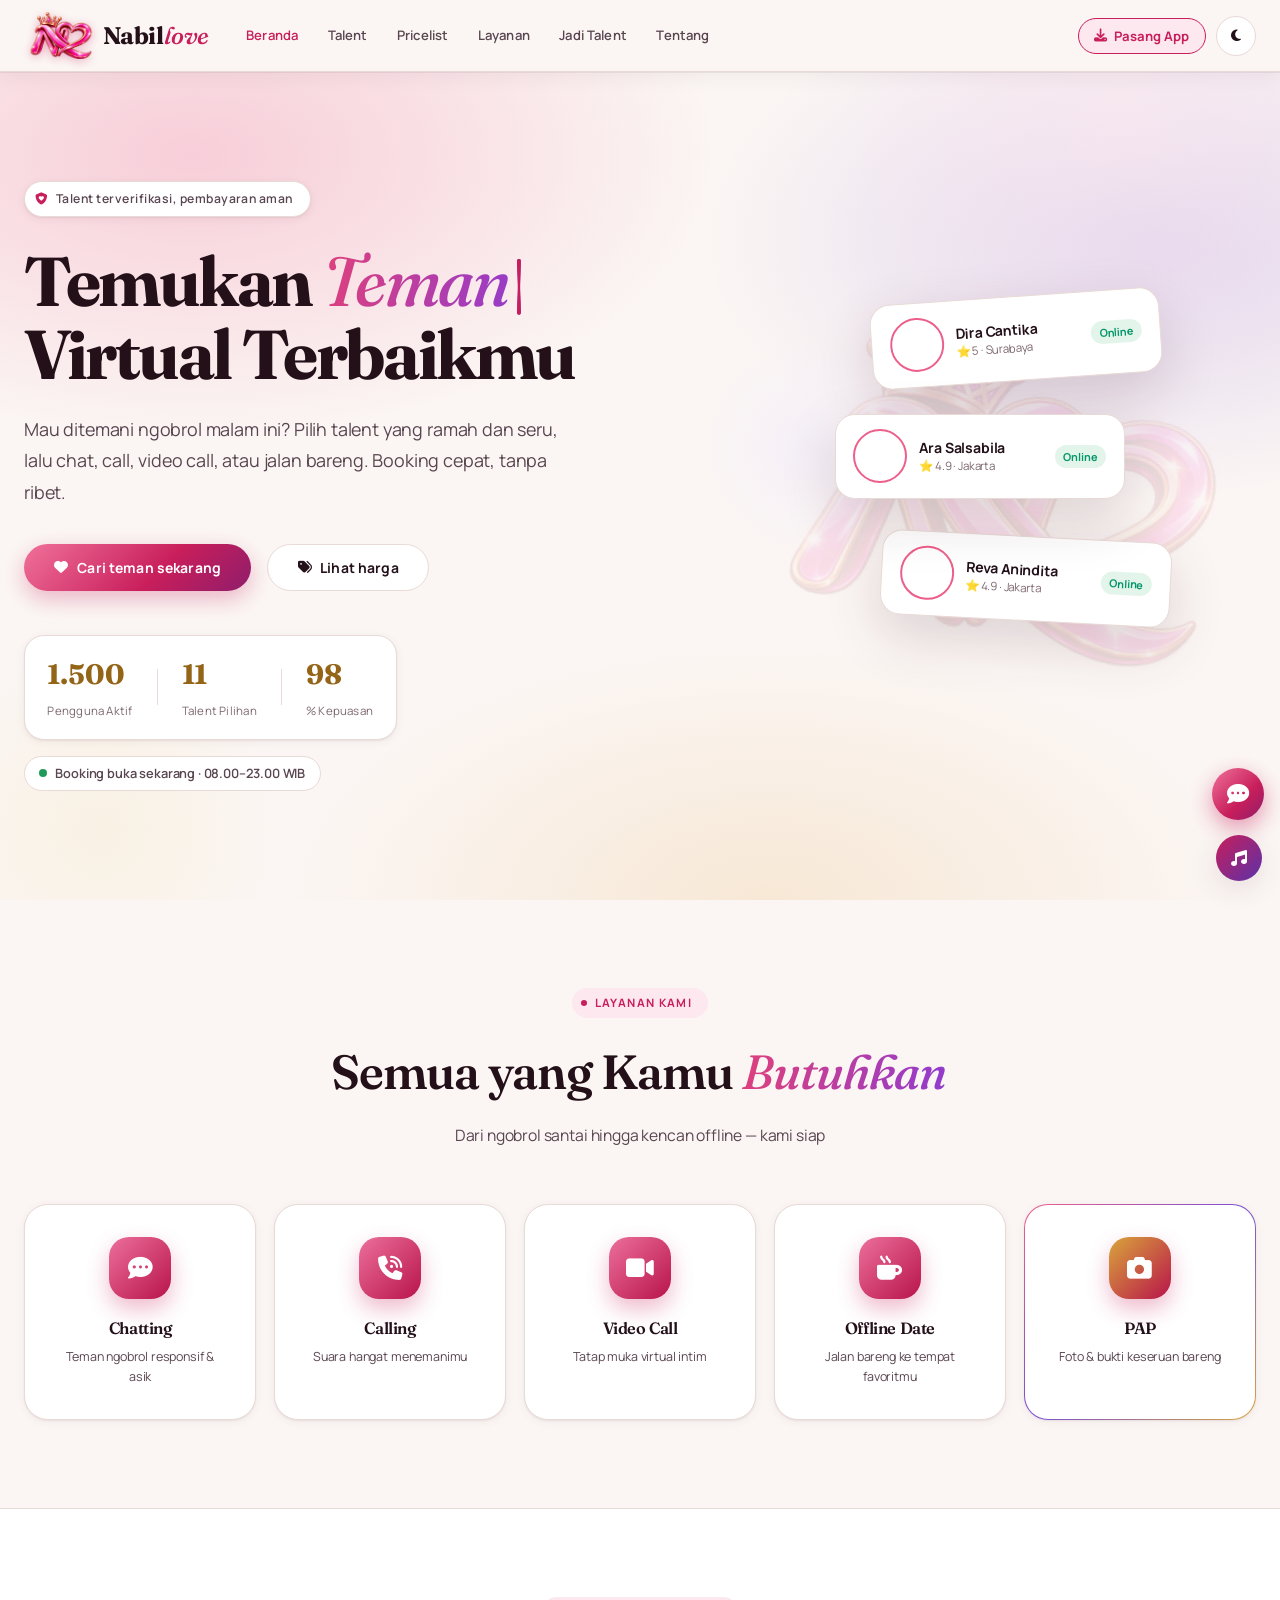
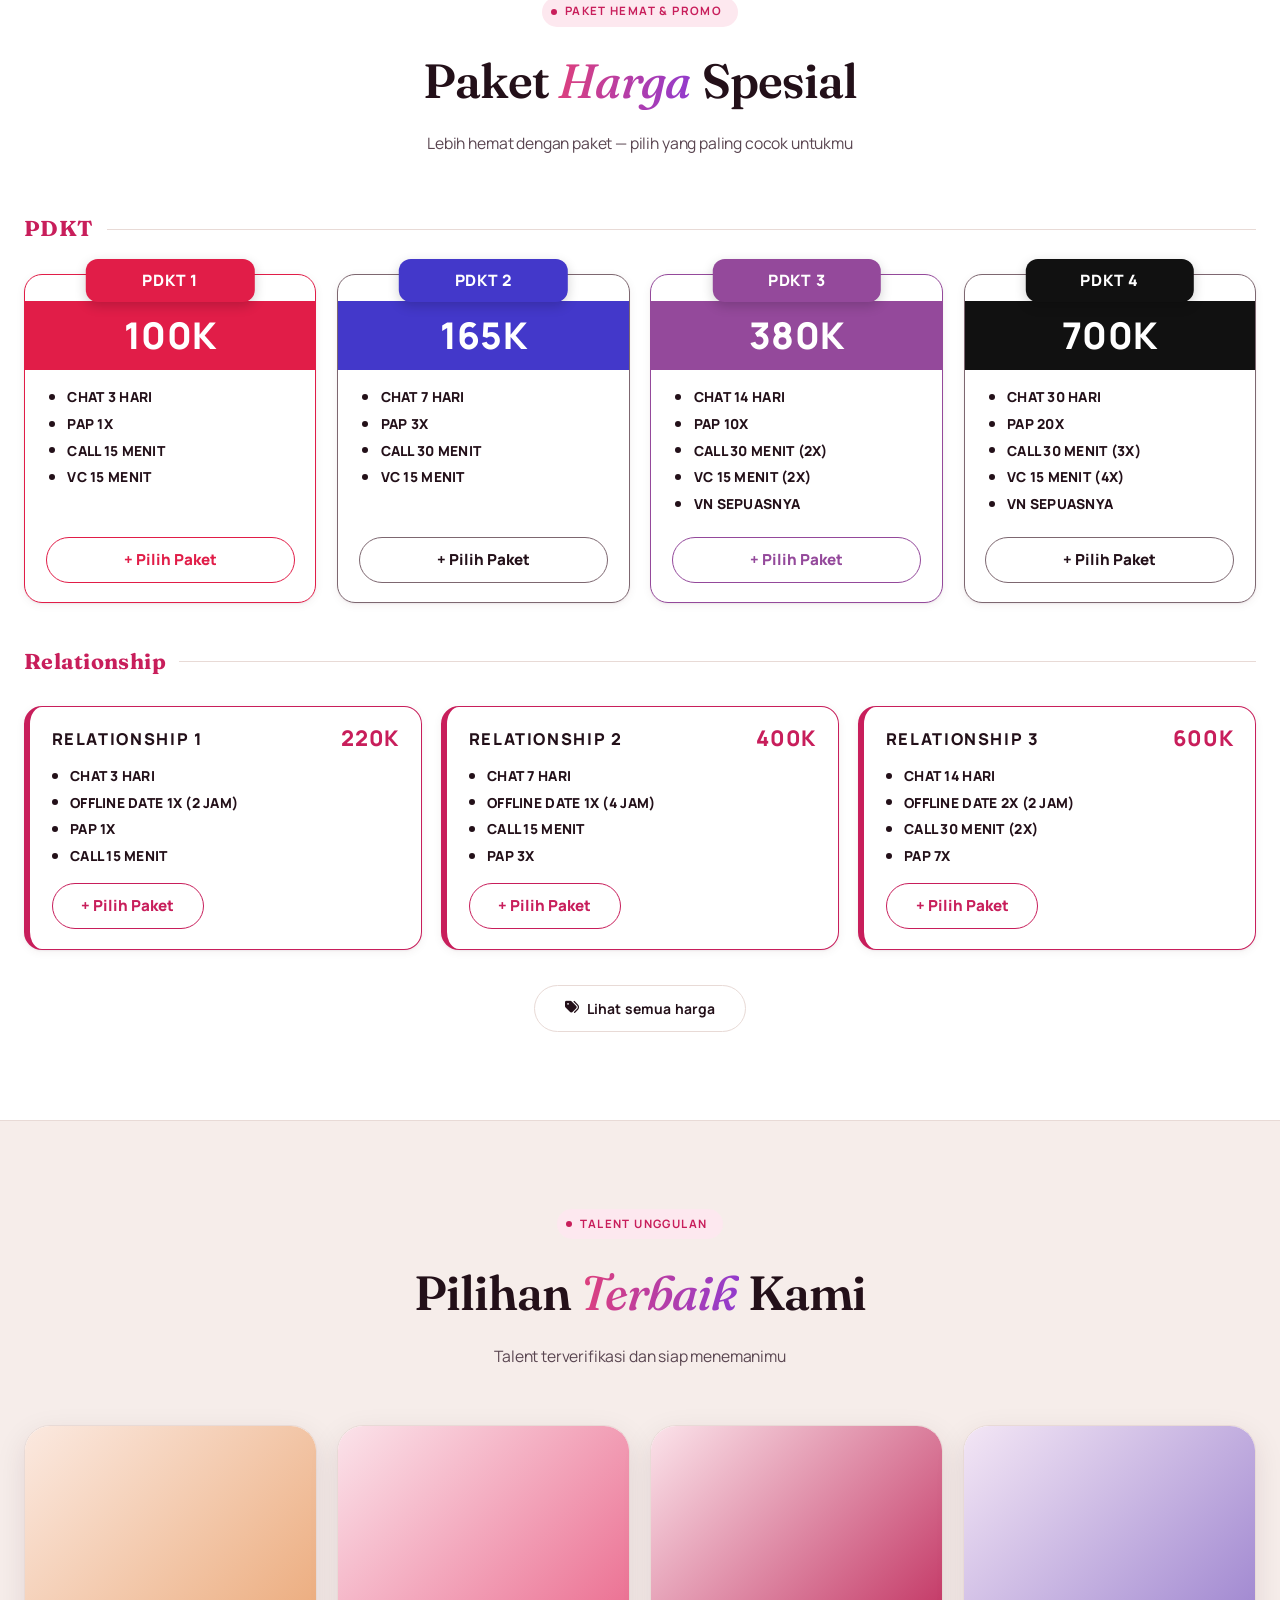
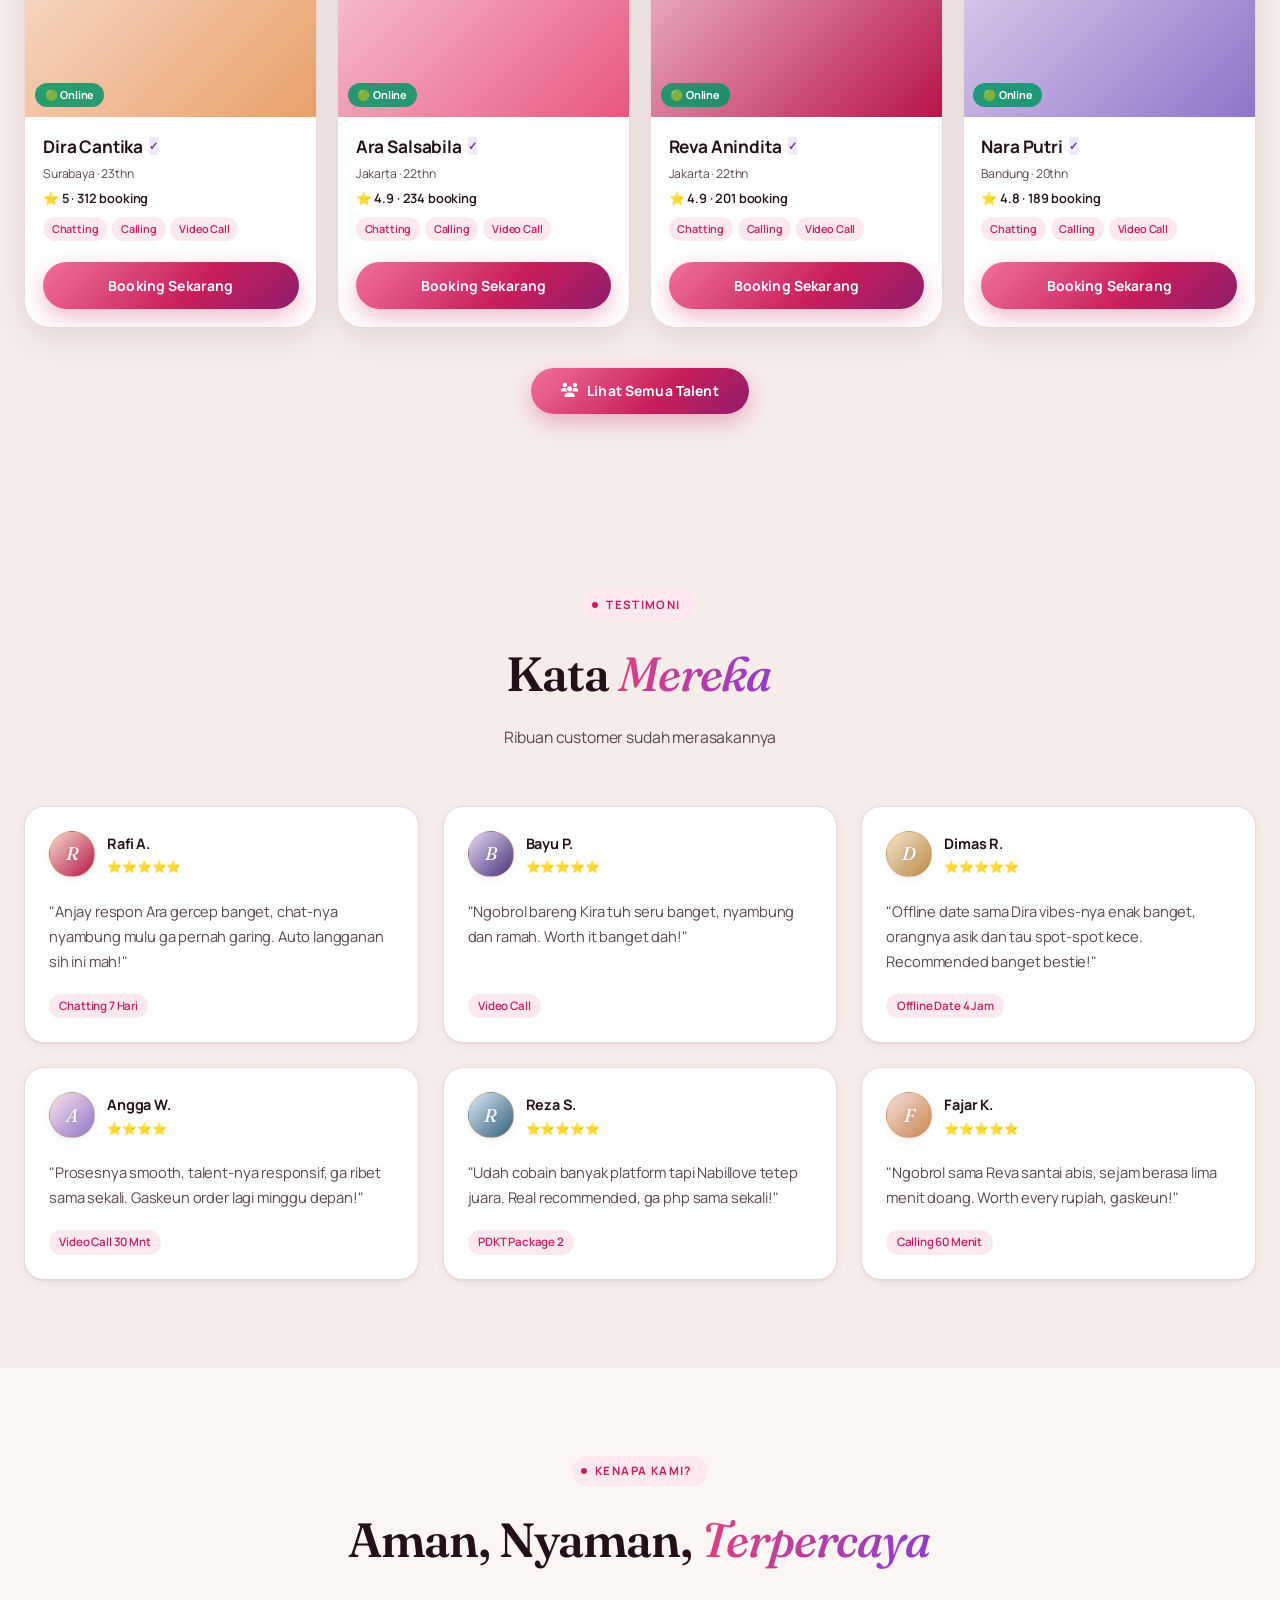
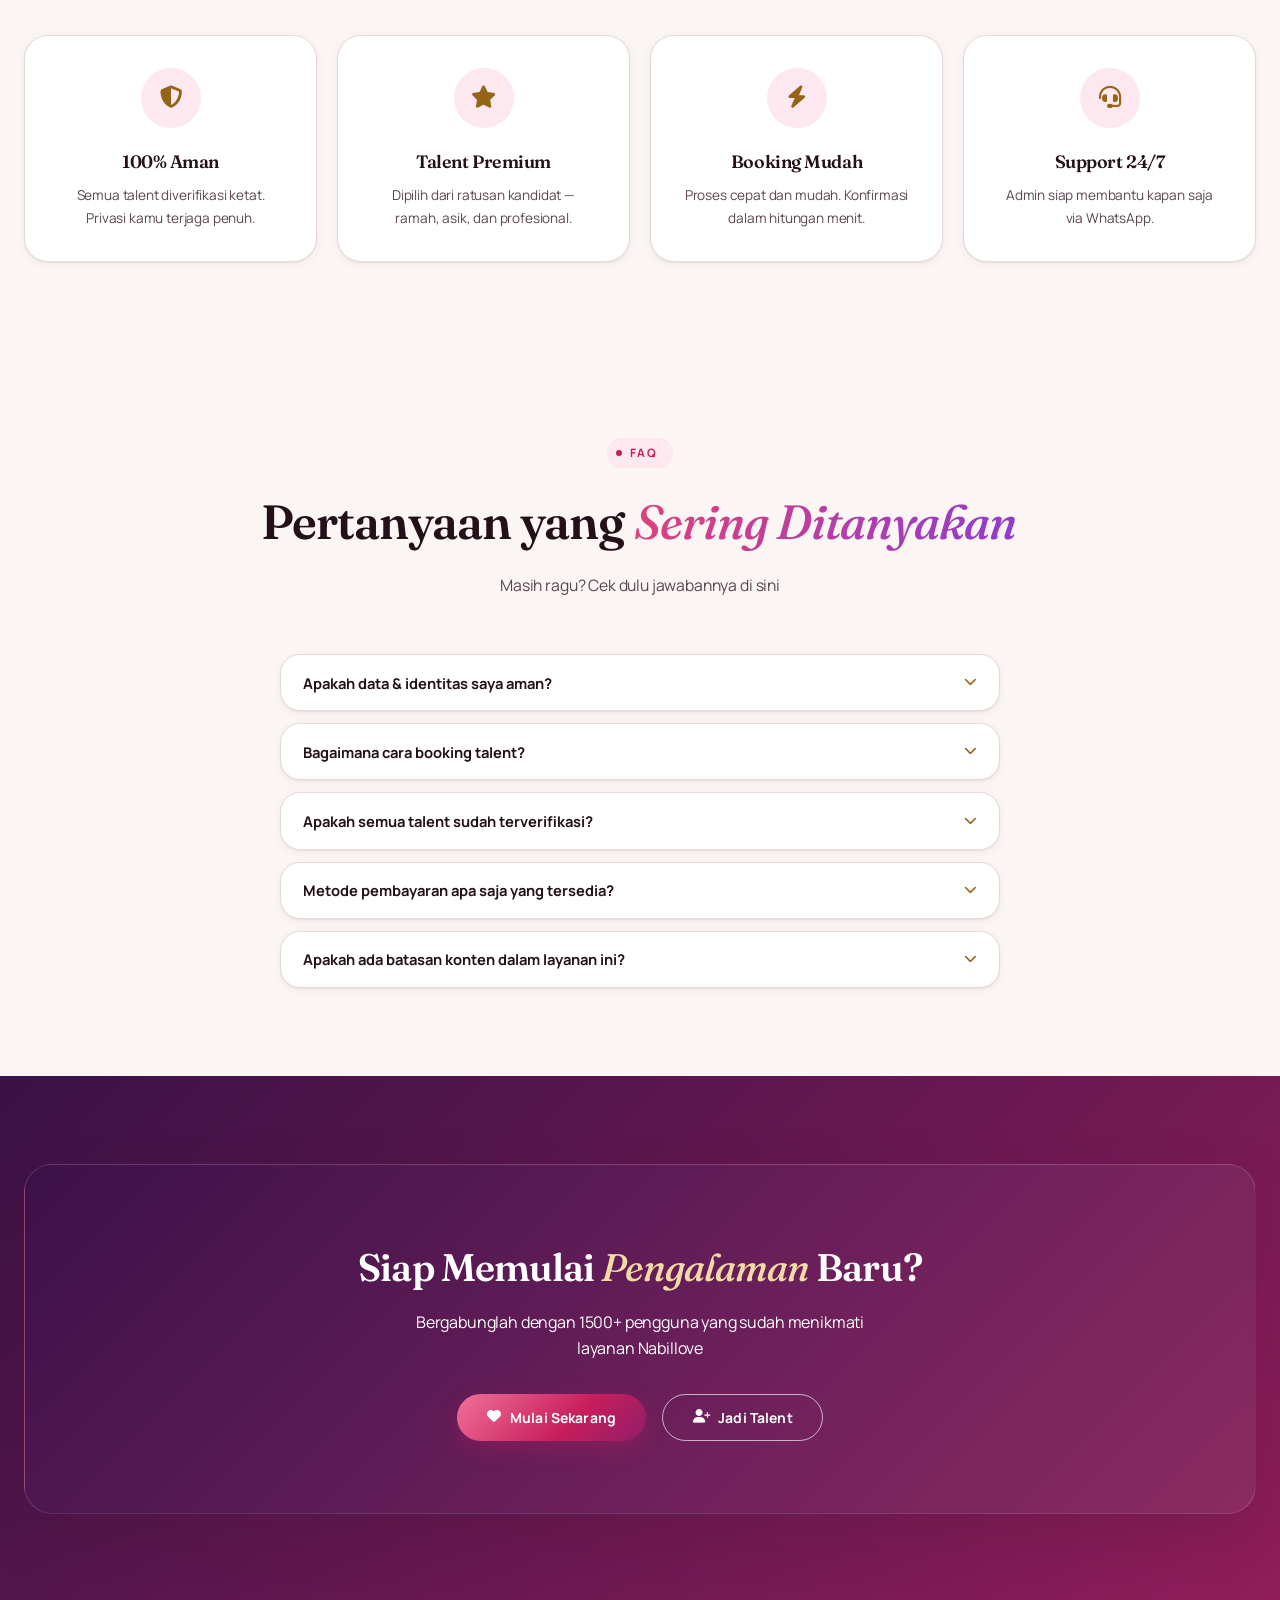
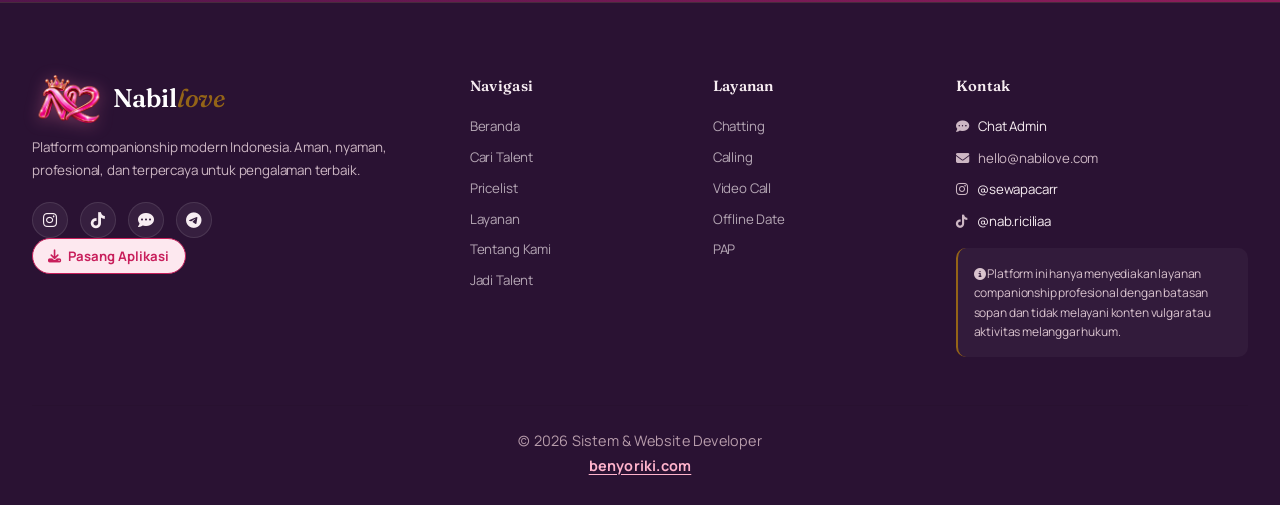
==== commit 70363930: "Add files via upload" ====
--- a/index.html
+++ b/index.html
@@ -45,7 +45,7 @@
   <link rel="stylesheet" href="theme.css?v=15" />
   <link rel="stylesheet" href="modern.css?v=14" />
   <link rel="stylesheet" href="packages.css?v=3" />
-  <link rel="stylesheet" href="polish.css?v=3" />
+  <link rel="stylesheet" href="polish.css?v=4" />
   <link rel="stylesheet" href="talent-rules.css?v=3" />
   <link rel="stylesheet" href="booking.css?v=1" />
   <link rel="manifest" href="manifest.json">
--- a/polish.css
+++ b/polish.css
@@ -159,3 +159,36 @@
 /* tombol Simpan/Batal selalu terlihat saat modal panjang di-scroll */
 .nb-box.wide .nb-btns { position: sticky; bottom: -1.5rem; margin: 1rem -1.5rem -1.5rem; padding: .85rem 1.5rem; background: var(--bg-card); border-top: 1px solid var(--border); border-radius: 0 0 24px 24px; z-index: 2; }
 @media (max-width: 520px) { .nb-box.wide .nb-btns .nb-btn { flex: 1; justify-content: center; } }
+
+/* ---------- Fix: kartu talent di hero (nama, badge Online, lokasi) ---------- */
+.hcard {
+  display: grid !important;
+  grid-template-columns: auto minmax(0, 1fr) auto;
+  align-items: center;
+  column-gap: .75rem;
+  text-align: left !important;
+  overflow: hidden;
+}
+.hcard-avatar { flex: 0 0 auto; margin: 0 !important; }
+.hcard-info {
+  min-width: 0;
+  display: flex; flex-direction: column; align-items: flex-start; justify-content: center;
+  gap: .15rem; text-align: left !important; padding: 0 !important; margin: 0 !important;
+}
+.hcard-info strong {
+  display: block; width: 100%; margin: 0 !important; padding: 0 !important;
+  text-align: left !important; line-height: 1.25;
+  white-space: nowrap; overflow: hidden; text-overflow: ellipsis;
+}
+.hcard-info span {
+  display: block; width: 100%; line-height: 1.3;
+  white-space: normal; overflow: hidden; text-overflow: clip;
+  display: -webkit-box; -webkit-line-clamp: 2; -webkit-box-orient: vertical;
+}
+.hcard-status {
+  margin: 0 !important; position: static !important; transform: none !important;
+  flex-shrink: 0; align-self: center; white-space: nowrap;
+}
+@media (max-width: 1024px) {
+  .hcard, .hcard-1, .hcard-2, .hcard-3 { flex: 0 0 min(300px, 82vw); width: min(300px, 82vw); box-sizing: border-box; }
+}
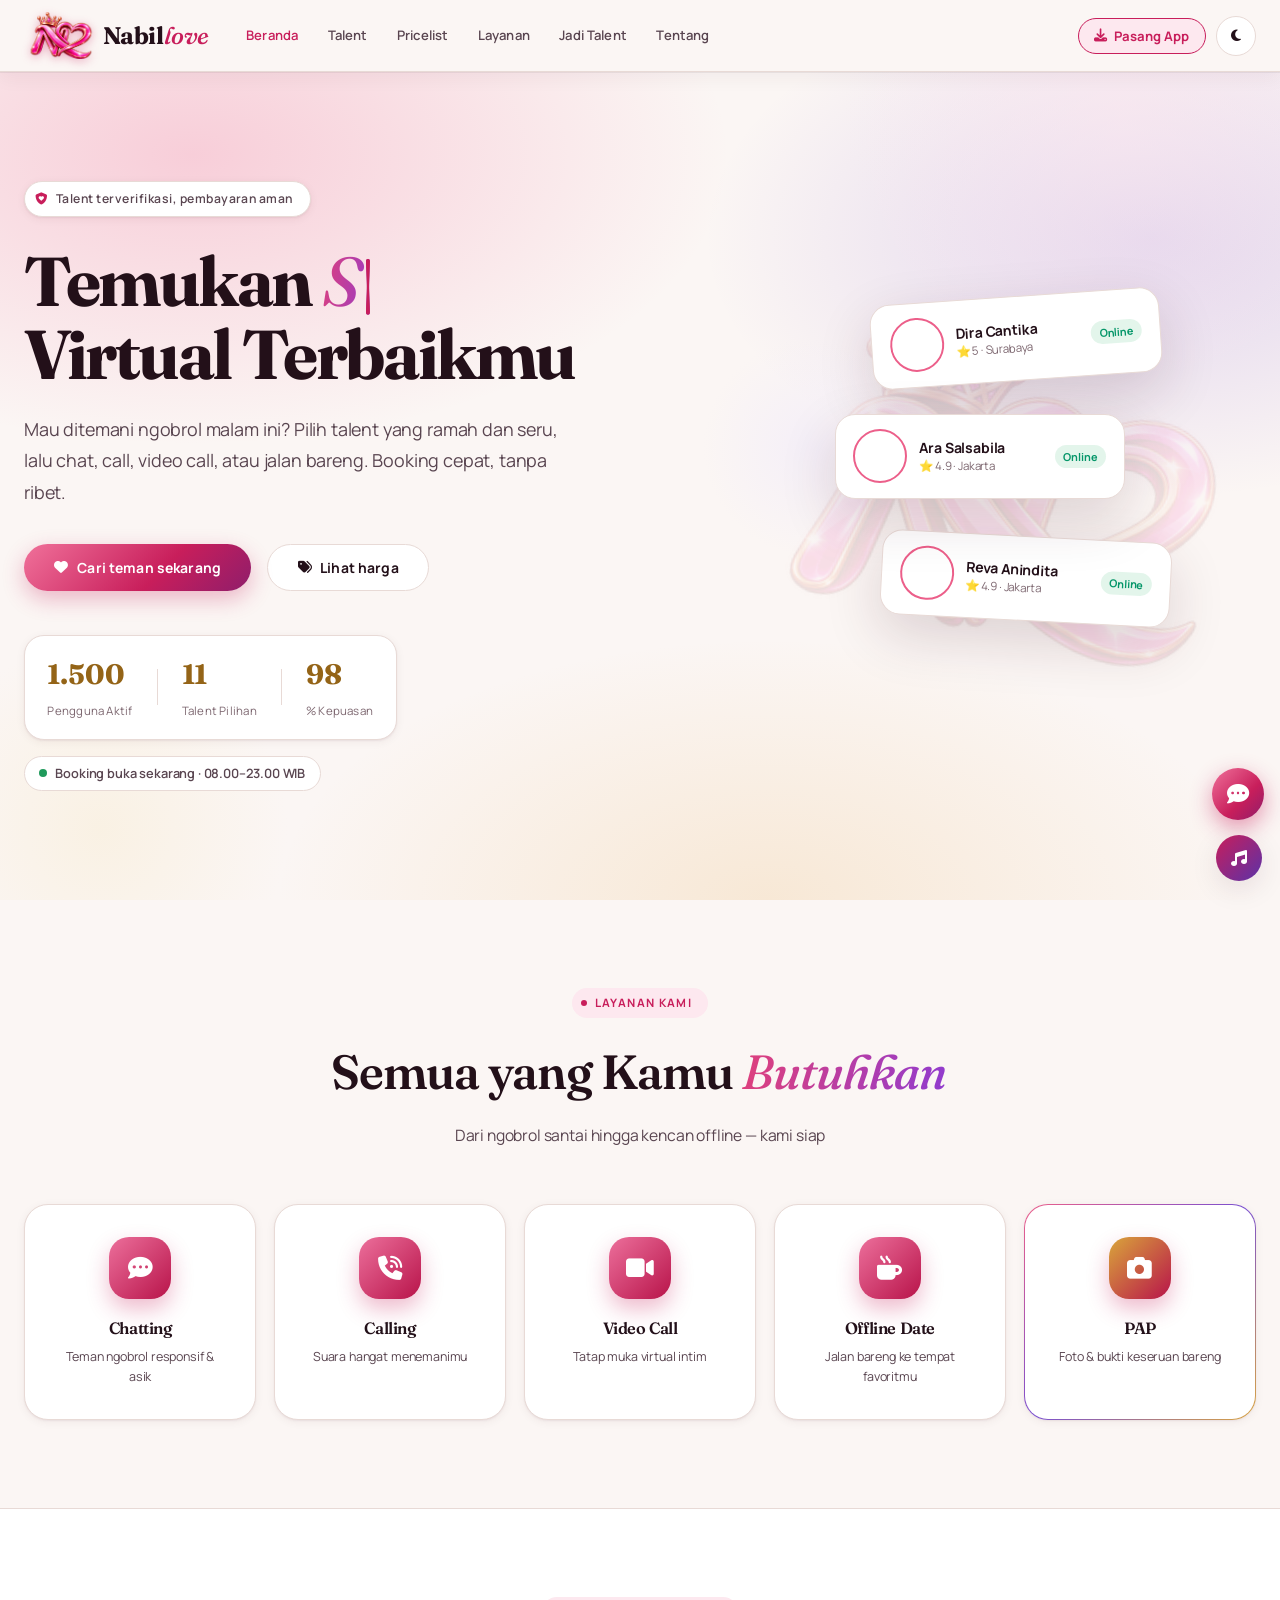
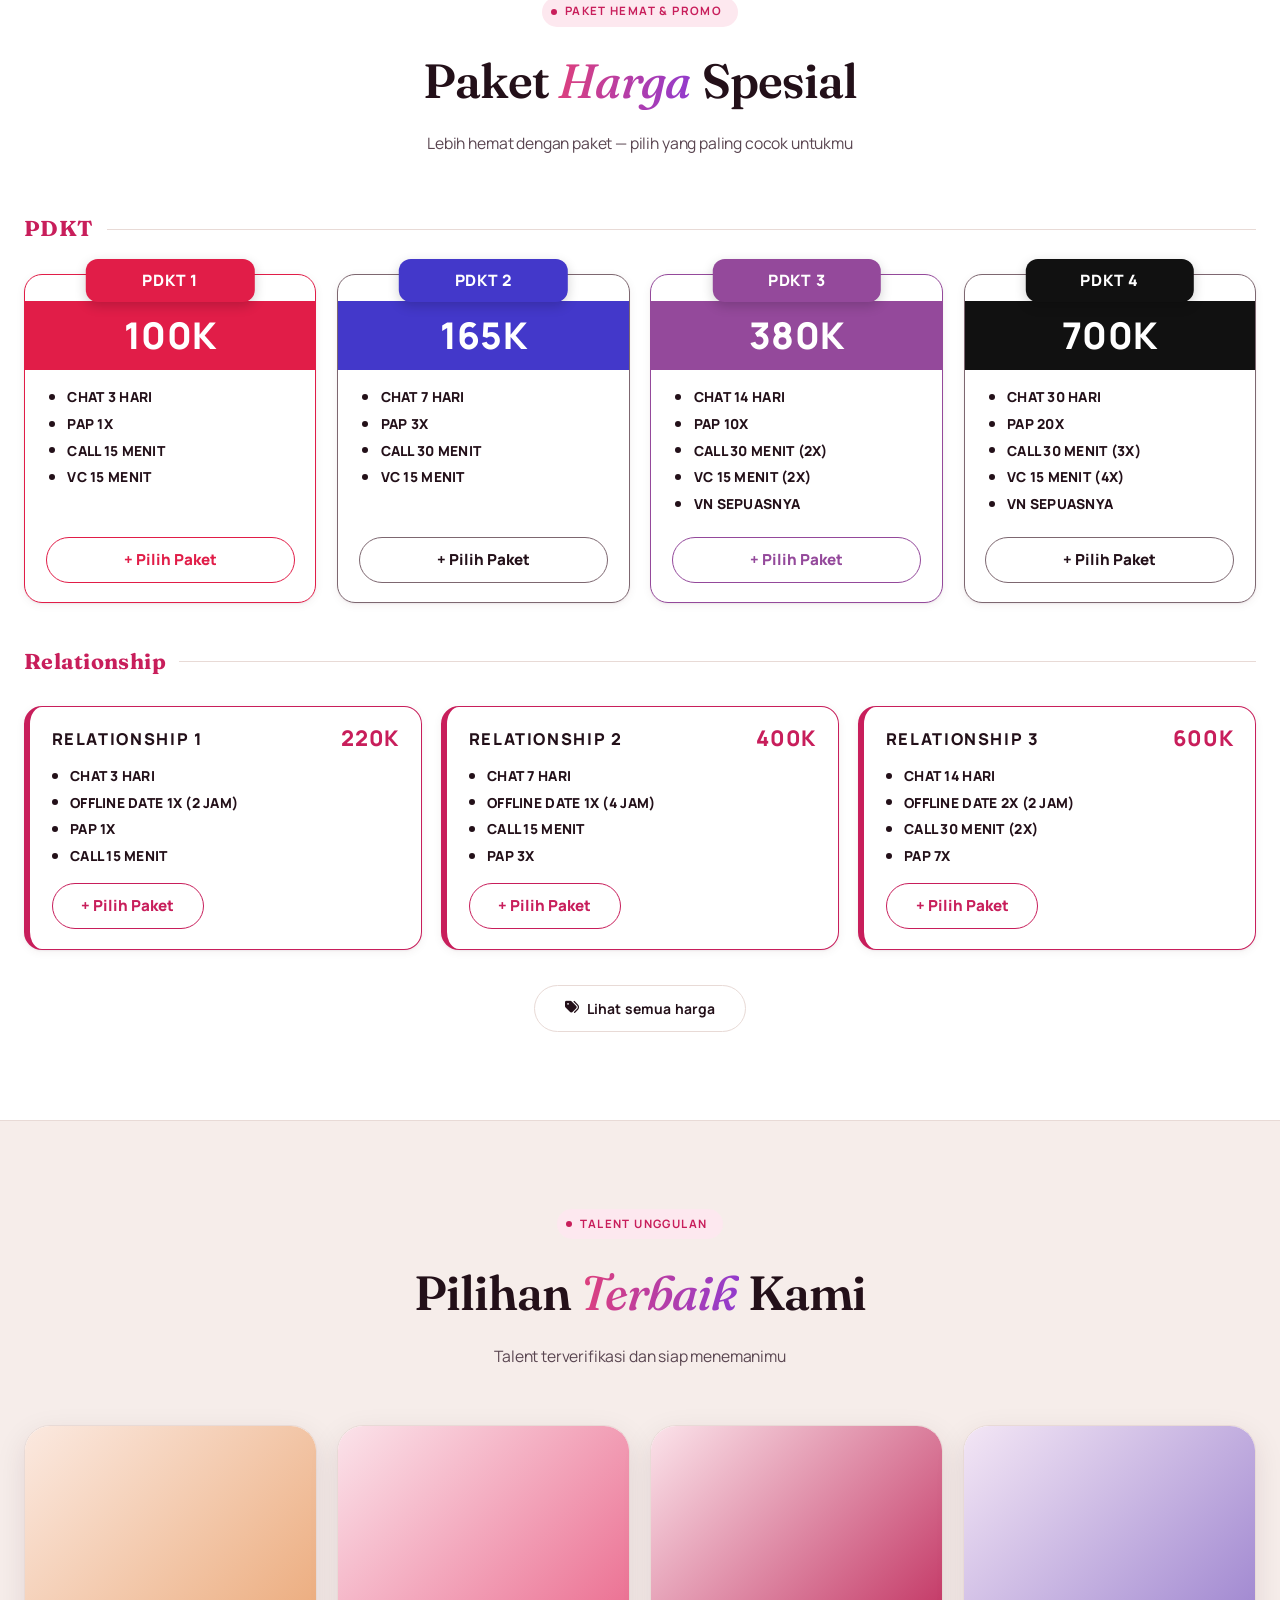
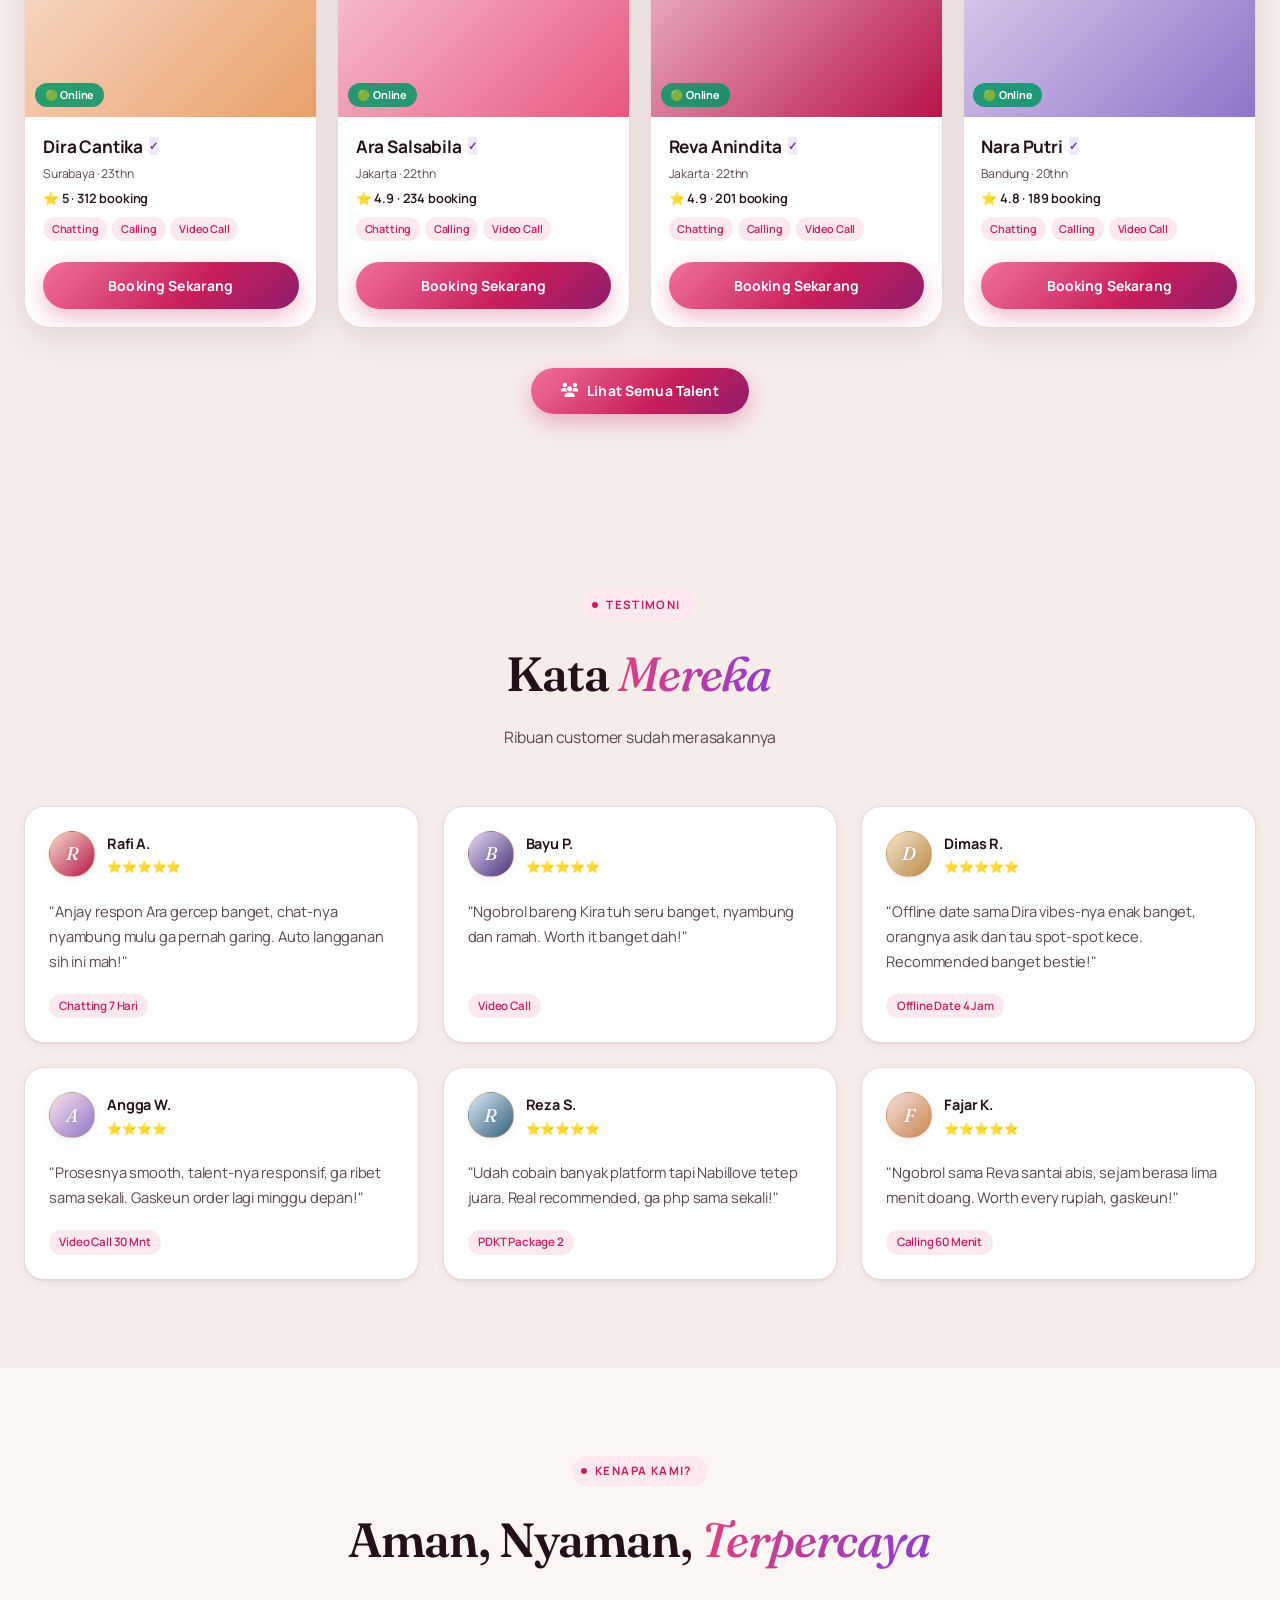
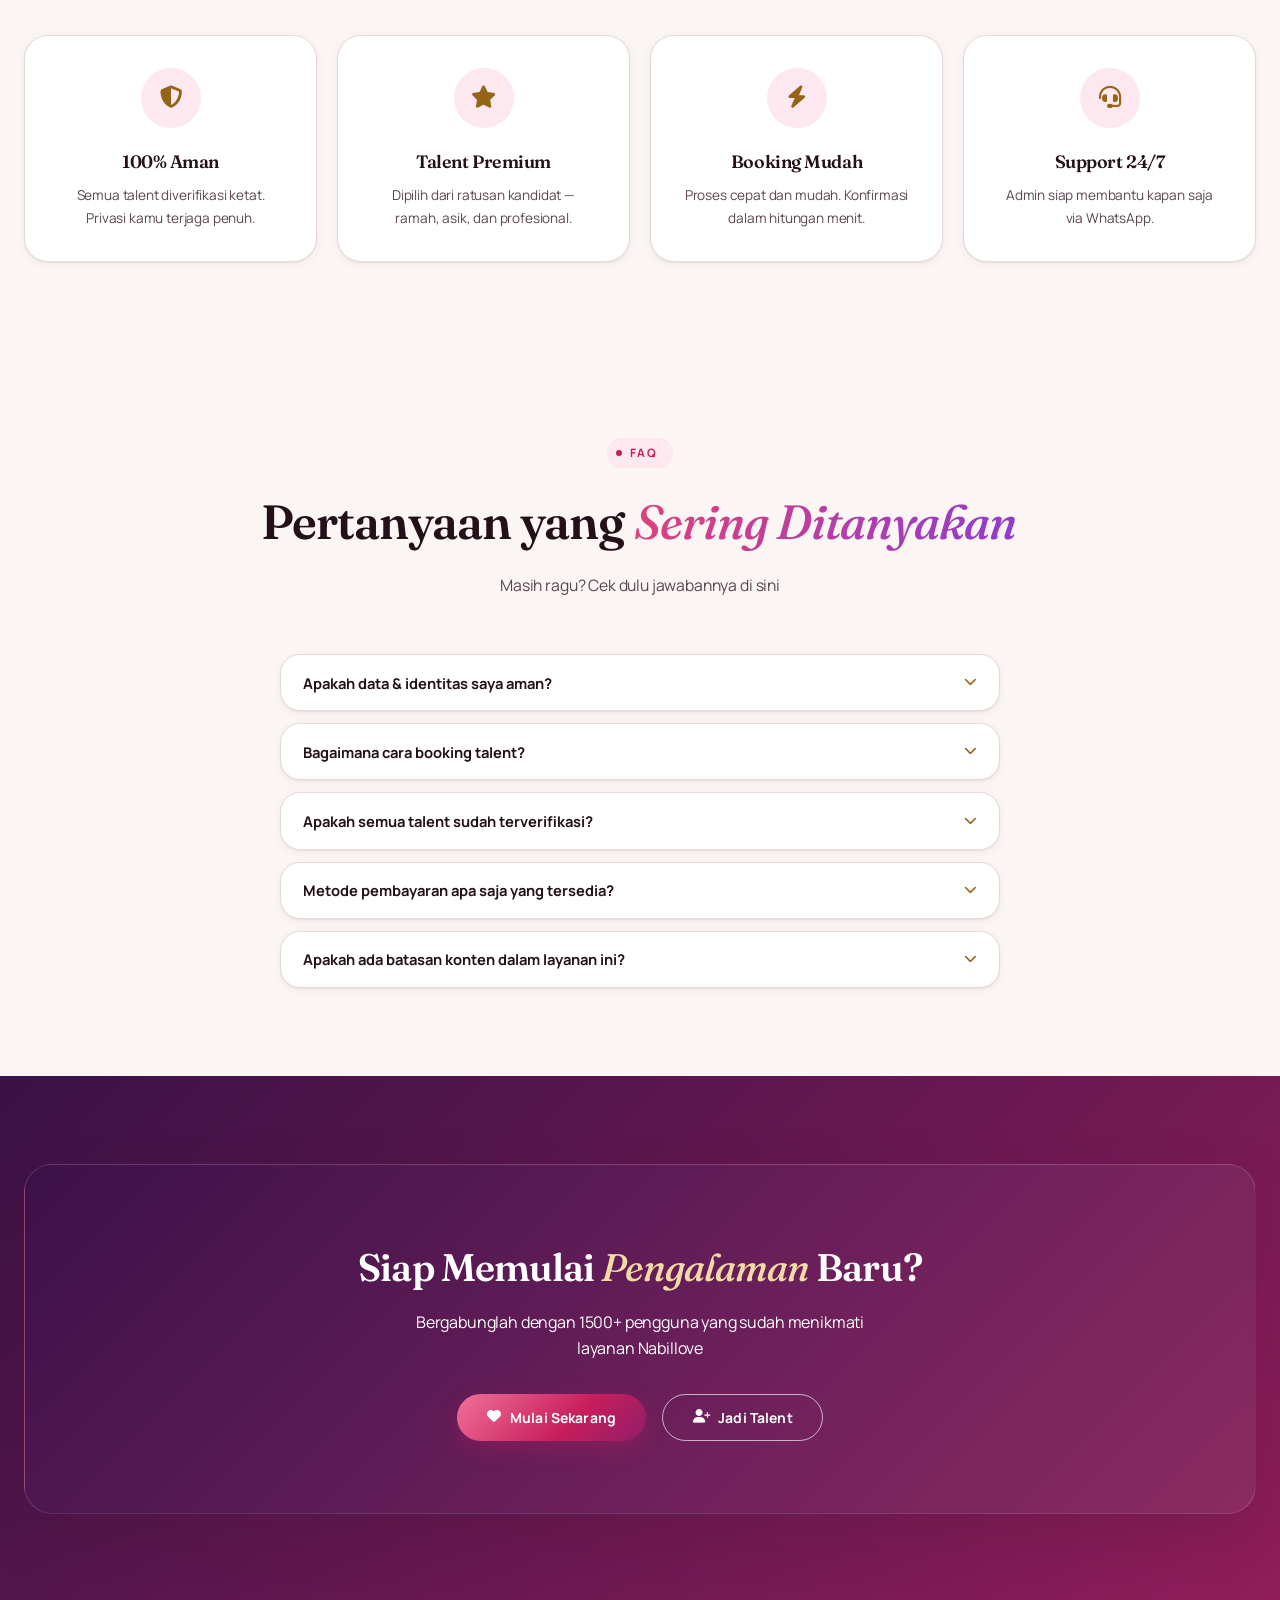
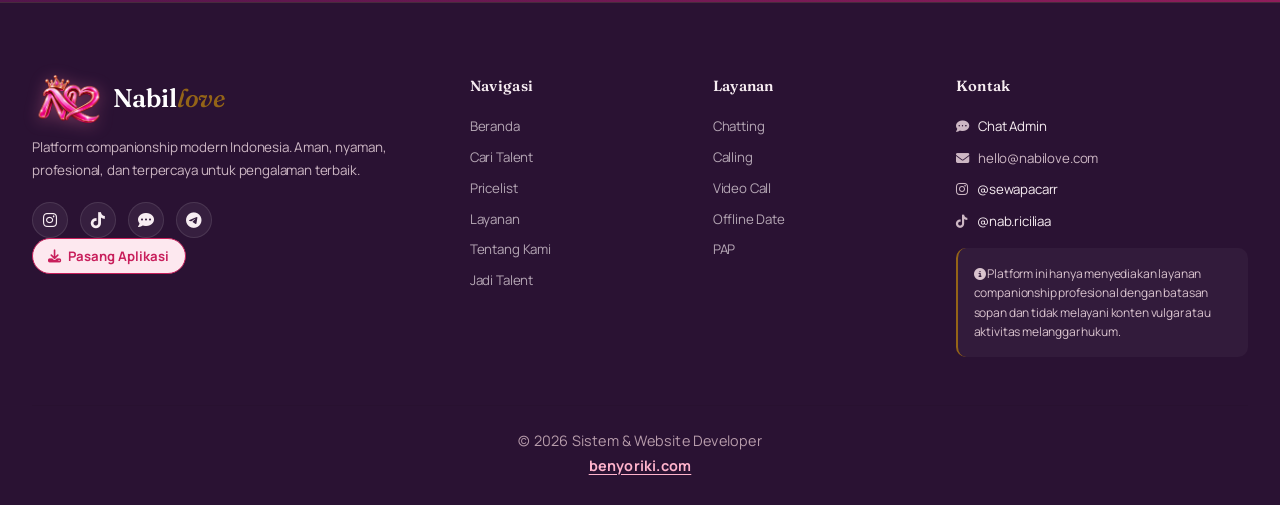
==== commit 0d2ce30f: "Add files via upload" ====
--- a/index.html
+++ b/index.html
@@ -45,9 +45,9 @@
   <link rel="stylesheet" href="theme.css?v=15" />
   <link rel="stylesheet" href="modern.css?v=14" />
   <link rel="stylesheet" href="packages.css?v=3" />
-  <link rel="stylesheet" href="polish.css?v=4" />
+  <link rel="stylesheet" href="polish.css?v=5" />
   <link rel="stylesheet" href="talent-rules.css?v=3" />
-  <link rel="stylesheet" href="booking.css?v=1" />
+  <link rel="stylesheet" href="booking.css?v=3" />
   <link rel="manifest" href="manifest.json">
   <link rel="apple-touch-icon" href="icon-192.png?v=2">
   <link rel="preconnect" href="https://fonts.googleapis.com" />
@@ -319,18 +319,7 @@
         </div>
         <input type="hidden" id="filterService" value="">
       </div>
-      <div class="custom-select" id="filterLocationWrap">
-        <button type="button" class="custom-select-trigger" onclick="toggleCustomSelect('filterLocation')"><span class="cs-value">Semua Kota</span><i class="fas fa-chevron-down"></i></button>
-        <div class="custom-select-panel" id="filterLocationPanel">
-          <div class="cs-option selected" data-value="" onclick="selectCustomOption(this,'filterLocation','renderTalents')">Semua Kota</div>
-          <div class="cs-option" data-value="Jakarta" onclick="selectCustomOption(this,'filterLocation','renderTalents')">Jakarta</div>
-          <div class="cs-option" data-value="Bandung" onclick="selectCustomOption(this,'filterLocation','renderTalents')">Bandung</div>
-          <div class="cs-option" data-value="Surabaya" onclick="selectCustomOption(this,'filterLocation','renderTalents')">Surabaya</div>
-          <div class="cs-option" data-value="Yogyakarta" onclick="selectCustomOption(this,'filterLocation','renderTalents')">Yogyakarta</div>
-          <div class="cs-option" data-value="Bali" onclick="selectCustomOption(this,'filterLocation','renderTalents')">Bali</div>
-        </div>
-        <input type="hidden" id="filterLocation" value="">
-      </div>
+      <div class="search-wrap city-wrap"><i class="fas fa-location-dot"></i><input type="text" id="filterLocation" placeholder="Ketik kota..." autocomplete="off" oninput="renderTalents()" /></div>
       <div class="custom-select" id="sortTalentWrap">
         <button type="button" class="custom-select-trigger" onclick="toggleCustomSelect('sortTalent')"><span class="cs-value">Urutkan</span><i class="fas fa-chevron-down"></i></button>
         <div class="custom-select-panel" id="sortTalentPanel">
@@ -1025,9 +1014,9 @@
 })();
 </script>
 
-<script src="app.js?v=4"></script>
+<script src="app.js?v=7"></script>
 <script src="patch.js?v=4"></script>
-<script src="admin.js?v=11"></script>
+<script src="admin.js?v=12"></script>
 <script src="packages.js?v=3"></script>
 <script src="talent-rules.js?v=2"></script>
 <script src="pwa.js"></script>
--- a/polish.css
+++ b/polish.css
@@ -192,3 +192,7 @@
 @media (max-width: 1024px) {
   .hcard, .hcard-1, .hcard-2, .hcard-3 { flex: 0 0 min(300px, 82vw); width: min(300px, 82vw); box-sizing: border-box; }
 }
+
+/* kolom kota: ketik manual */
+.talent-filters .city-wrap { flex: 1; min-width: calc(50% - .25rem); border-radius: 50px; padding: .5rem .9rem; }
+@media (max-width: 480px) { .talent-filters .city-wrap { min-width: calc(50% - .25rem); } }
--- a/booking.css
+++ b/booking.css
@@ -70,3 +70,15 @@
 body.pk-bar-on .float-wa, body.pk-bar-on .float-music, body.pk-bar-on .back-to-top { translate: 0 calc(-1 * var(--pk-bar-h)); }
 body.pk-bar-on { padding-bottom: calc(var(--pk-bar-h) + 8px); }
 @media (prefers-reduced-motion: reduce) { .pk-bar, .float-wa, .float-music, .back-to-top { transition: none; } }
+
+/* ---------- pilih banyak layanan ---------- */
+.bk-svc-list { display: flex; flex-direction: column; gap: .5rem; }
+.bk-svc-group { margin-top: .5rem; font-size: .76rem; font-weight: 800; letter-spacing: .04em; color: var(--text-muted); text-transform: uppercase; }
+.bk-svc-row { display: flex; align-items: center; gap: .75rem; width: 100%; padding: .75rem .9rem; border: 1.5px solid var(--border); border-radius: 14px; background: var(--bg-card); color: var(--text); font-family: inherit; font-size: .92rem; text-align: left; cursor: pointer; transition: border-color .18s, background .18s, box-shadow .18s; -webkit-tap-highlight-color: transparent; }
+.bk-svc-row:active { transform: scale(.99); }
+.bk-svc-check { flex: 0 0 22px; width: 22px; height: 22px; border-radius: 7px; border: 1.5px solid var(--border); display: inline-flex; align-items: center; justify-content: center; font-size: .7rem; color: transparent; background: var(--bg); transition: all .18s; }
+.bk-svc-name { flex: 1; font-weight: 600; min-width: 0; }
+.bk-svc-sub { font-weight: 800; font-size: .84rem; color: var(--text-sec); white-space: nowrap; }
+.bk-svc-row.on { border-color: var(--pink-deep); background: var(--pink-light); box-shadow: 0 0 0 3px color-mix(in srgb, var(--pink-deep) 14%, transparent); }
+.bk-svc-row.on .bk-svc-check { background: var(--pink-deep); border-color: var(--pink-deep); color: #fff; }
+.bk-svc-row.on .bk-svc-name, .bk-svc-row.on .bk-svc-sub { color: var(--pink-deep); }
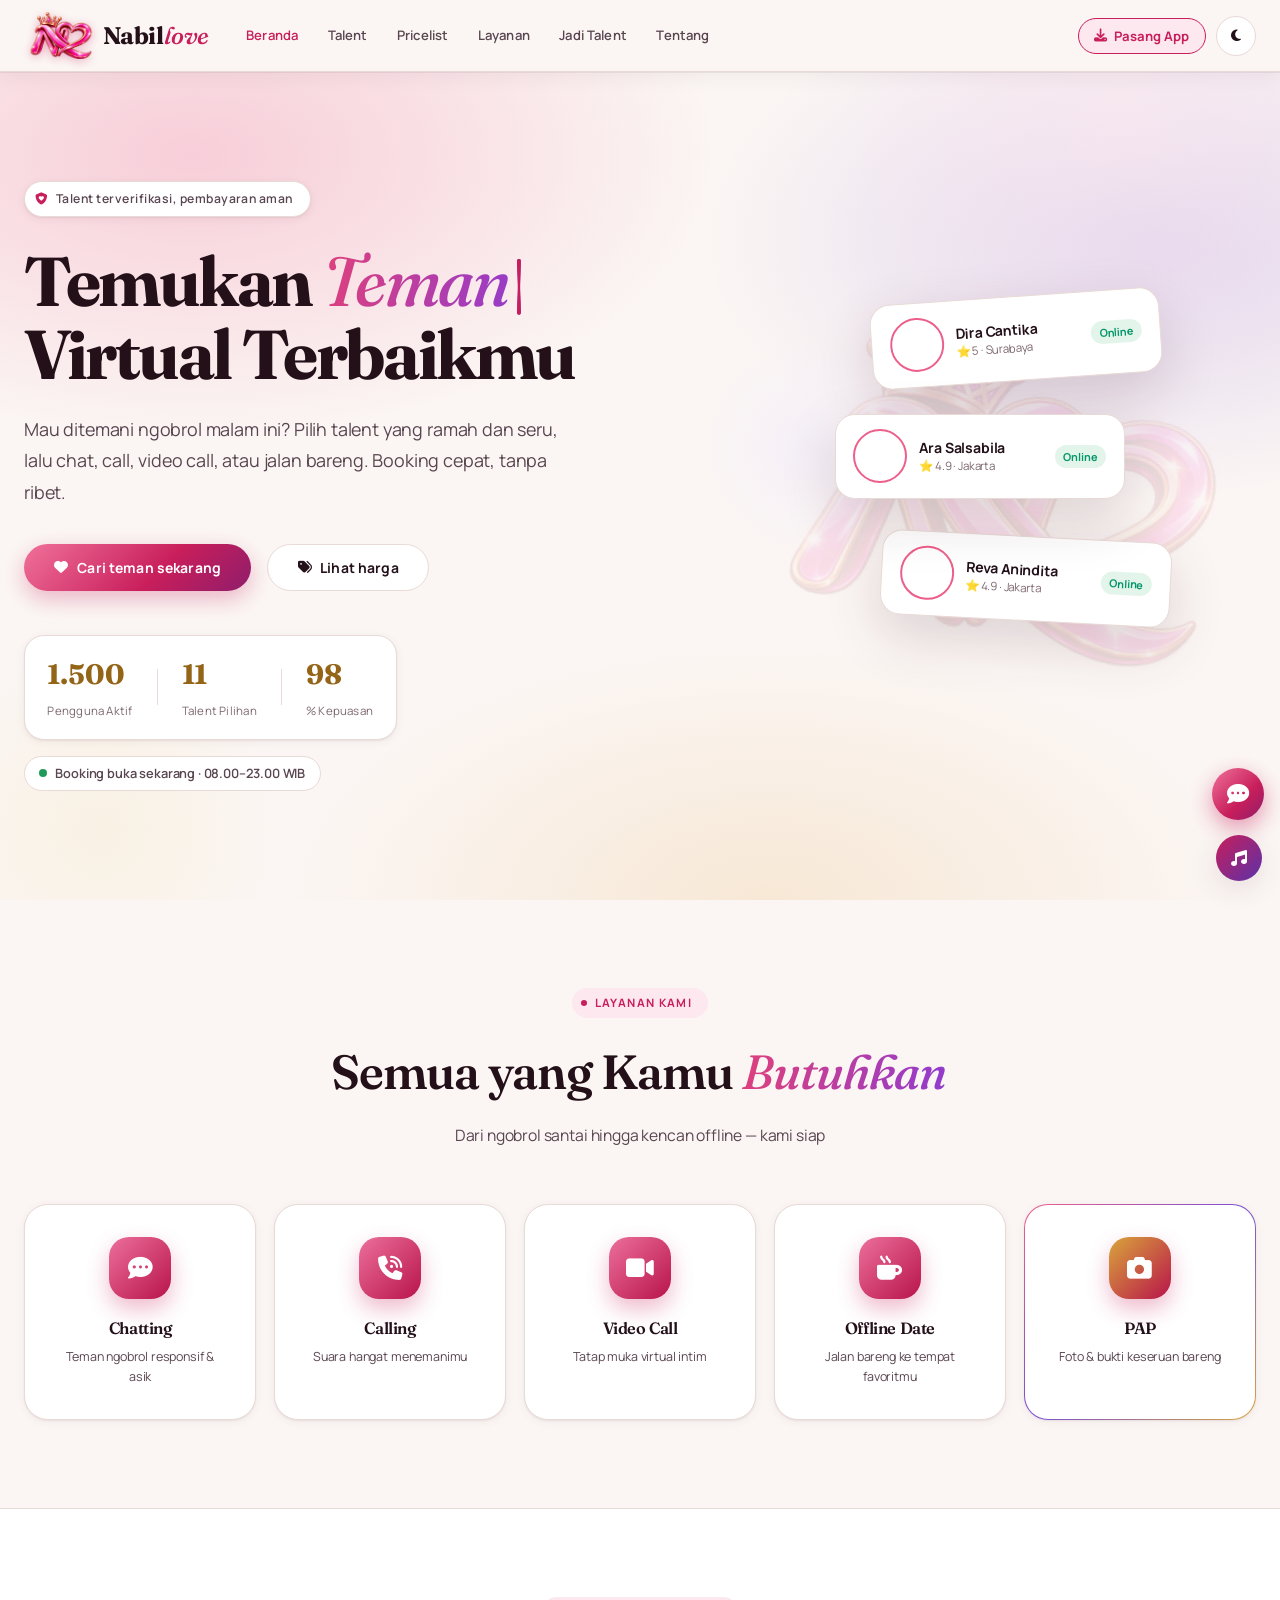
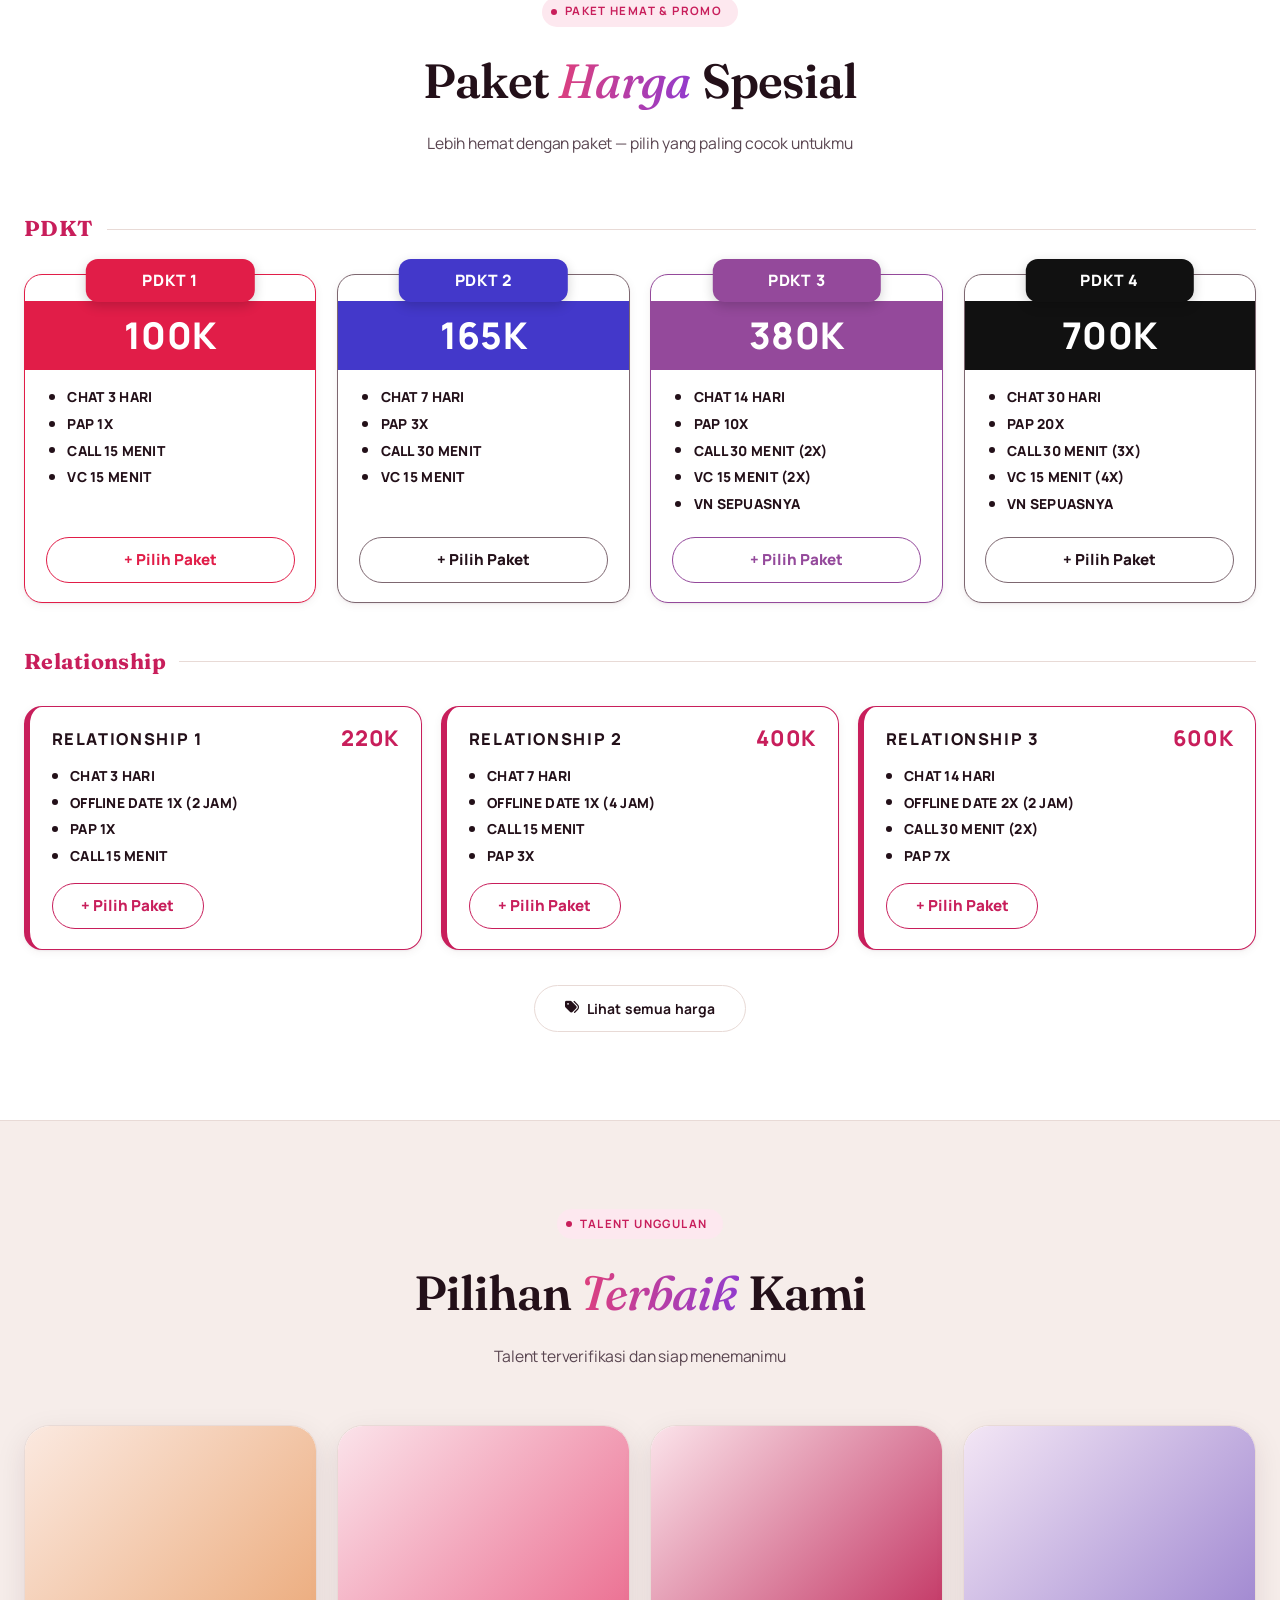
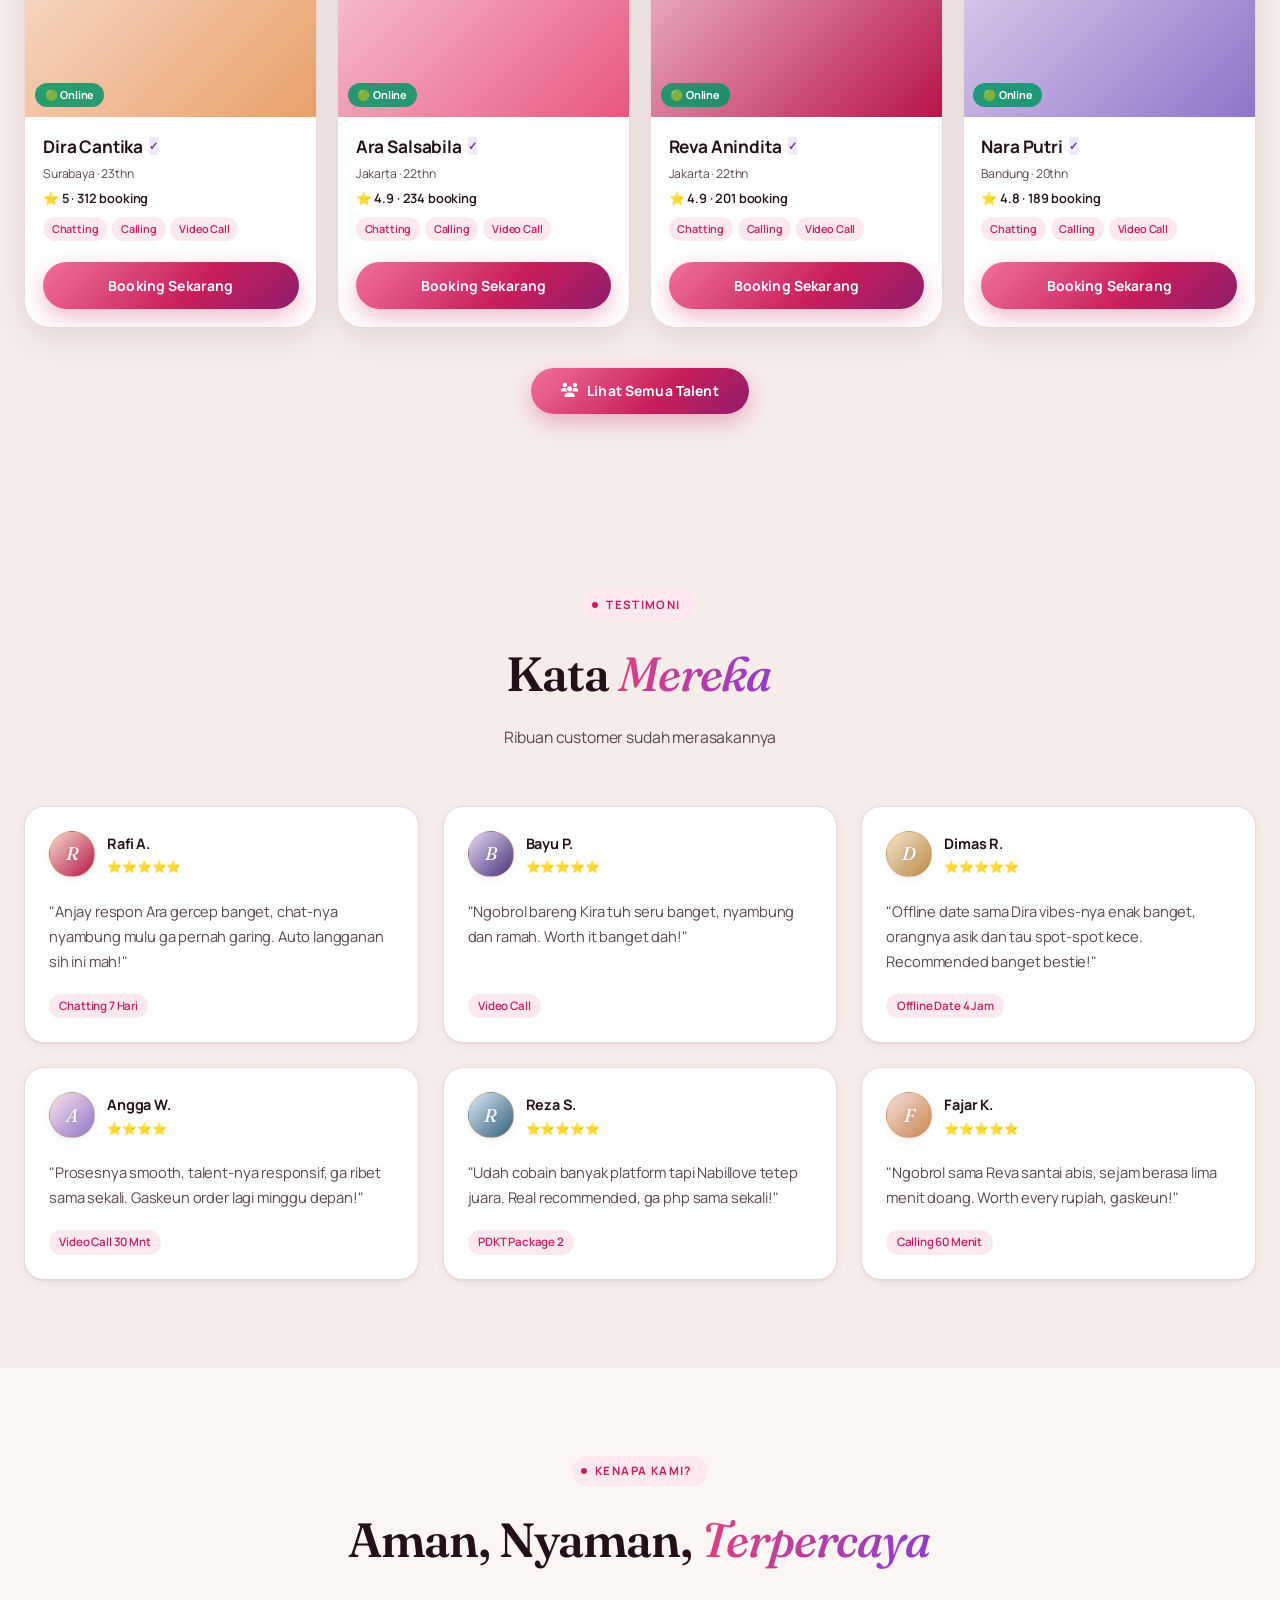
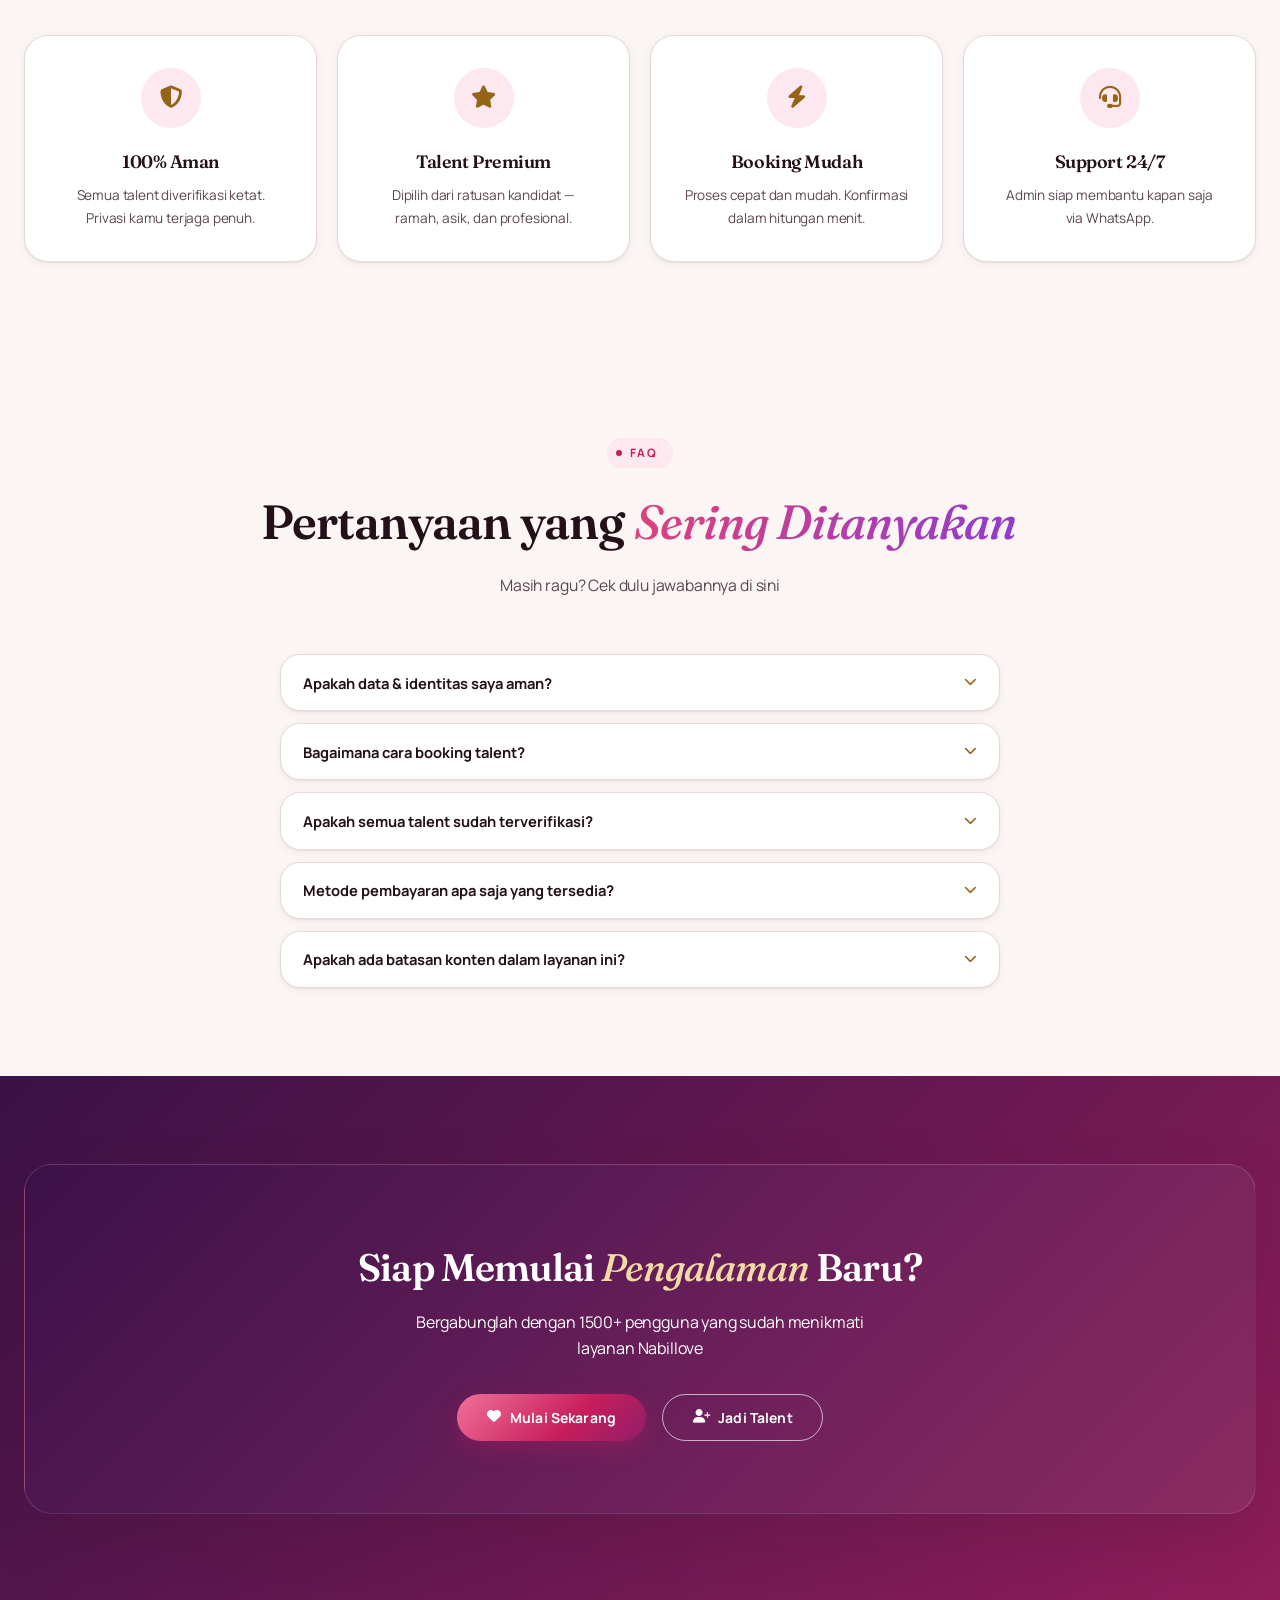
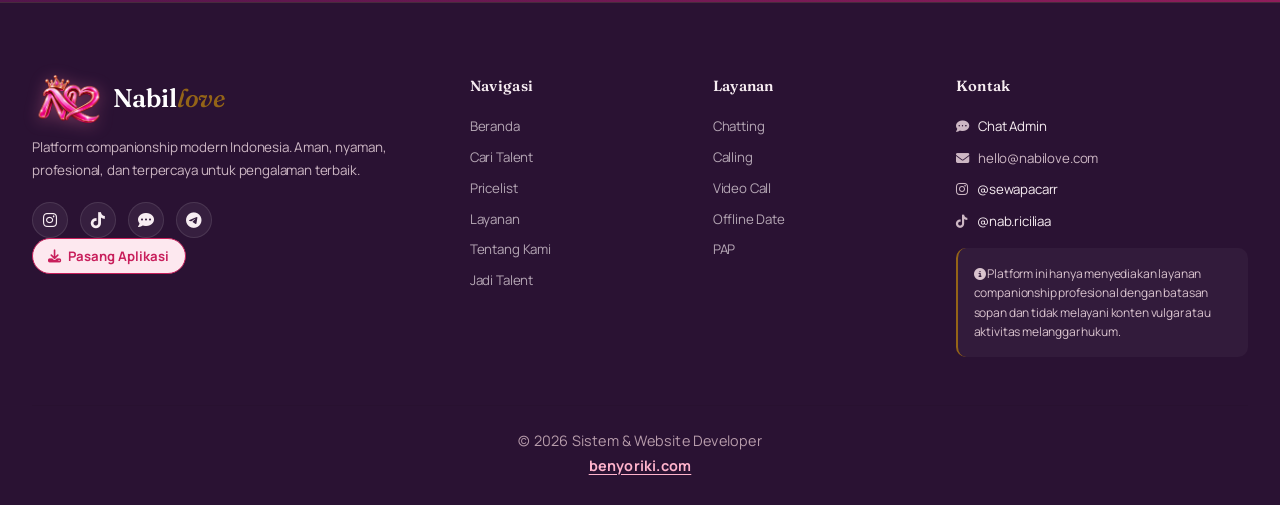
==== commit fb587879: "Add files via upload" ====
--- a/index.html
+++ b/index.html
@@ -48,8 +48,9 @@
   <link rel="stylesheet" href="polish.css?v=5" />
   <link rel="stylesheet" href="talent-rules.css?v=3" />
   <link rel="stylesheet" href="booking.css?v=3" />
+  <link rel="stylesheet" href="nb-system.css?v=13" />
   <link rel="manifest" href="manifest.json">
-  <link rel="apple-touch-icon" href="icon-192.png?v=2">
+  <script>window.__nbDPHooked=1;window.addEventListener("beforeinstallprompt",function(e){e.preventDefault();window.__nbDP=e;try{window.dispatchEvent(new Event("nb-dp"))}catch(x){}});</script>
   <link rel="preconnect" href="https://fonts.googleapis.com" />
   <link rel="preconnect" href="https://fonts.gstatic.com" crossorigin />
   <link rel="dns-prefetch" href="https://cdnjs.cloudflare.com" />
@@ -62,28 +63,26 @@
 <!-- CUSTOM CURSOR -->
 
 <!-- LOADING SCREEN -->
-<div class="loading-screen" id="loadingScreen">
-  <div class="loading-particles" id="loadingParticles"></div>
-  <div class="loading-inner">
-    <div class="loading-ring">
-      <svg viewBox="0 0 100 100">
-        <defs>
-          <linearGradient id="loadingGrad" x1="0%" y1="0%" x2="100%" y2="100%">
-            <stop offset="0%" stop-color="#b8144a"/>
-            <stop offset="55%" stop-color="#b98a44"/>
-            <stop offset="100%" stop-color="#8f74c9"/>
-          </linearGradient>
-        </defs>
-        <circle class="ring-bg" cx="50" cy="50" r="42"></circle>
-        <circle class="ring-fg" cx="50" cy="50" r="42"></circle>
-      </svg>
-      <img class="loading-heart" src="logo-n.png" alt="">
-    </div>
-    <div class="loading-logo">Nabil<span>love</span></div>
-    <div class="loading-tagline">Companionship Premium</div>
-    <div class="loading-bar"><div class="loading-fill"></div></div>
-    <p id="loadingText">Mempersiapkan pengalaman terbaik...</p>
-    <div class="loading-credit">dibuat dengan 💗 oleh <a href="https://benyoriki.com/" target="_blank" rel="noopener">benyoriki.com</a></div>
+<div class="loading-screen nbl" id="loadingScreen" role="status" aria-live="polite" aria-label="Memuat Nabillove">
+  <div class="nbl-aurora" aria-hidden="true"><i></i><i></i><i></i></div>
+  <div class="nbl-grid" aria-hidden="true"></div>
+  <div class="nbl-stage">
+    <div class="nbl-live"><b></b>Companionship Premium</div>
+    <div class="nbl-mark" aria-hidden="true">
+      <svg viewBox="0 0 100 100"><defs><linearGradient id="nblGrad" x1="0" y1="0" x2="1" y2="1"><stop offset="0" stop-color="#ff5c8a"/><stop offset=".55" stop-color="#e0b978"/><stop offset="1" stop-color="#8f74c9"/></linearGradient></defs>
+        <circle class="bg" cx="50" cy="50" r="46"/><circle class="fg" cx="50" cy="50" r="46"/></svg>
+      <div class="orb"></div>
+      <img src="logo-n.png" alt="" width="92" height="62" decoding="async">
+    </div>
+    <h1 class="nbl-word">Nabil<em>love</em></h1>
+    <p class="nbl-tag">Teman Virtual Terbaikmu</p>
+    <p class="nbl-msg" id="loadingText">Mempersiapkan pengalaman terbaik...</p>
+    <div class="nbl-prog"><div class="nbl-track"><span class="nbl-fill"></span></div><b class="nbl-pct" id="nblPct">0%</b></div>
+    <ul class="nbl-chips"><li>Talent terverifikasi</li><li>Pembayaran aman</li><li>Privasi terjaga</li></ul>
+  </div>
+  <div class="nbl-foot">
+    <span class="nbl-ver">Versi update sistem V. 13</span>
+    <span class="nbl-credit">dibuat dengan <svg viewBox="0 0 24 24" aria-hidden="true"><path d="M12 21.35l-1.45-1.32C5.4 15.36 2 12.28 2 8.5 2 5.42 4.42 3 7.5 3c1.74 0 3.41.81 4.5 2.09C13.09 3.81 14.76 3 16.5 3 19.58 3 22 5.42 22 8.5c0 3.78-3.4 6.86-8.55 11.54L12 21.35z"/></svg> oleh <a href="https://benyoriki.com/" target="_blank" rel="noopener noreferrer">benyoriki.com</a></span>
   </div>
 </div>
 
@@ -1001,7 +1000,16 @@
       var fdb = firebase.database();
       var clean = function (v) { return v === undefined ? null : JSON.parse(JSON.stringify(v)); };
       window.db = { ref: function (p) { var r = fdb.ref(p); return {
-        on: function (e, cb, ecb) { return r.on(e, cb, ecb || function () {}); },
+        on: function (e, cb, ecb) {
+          /* data publik disimpan di perangkat → tetap tampil saat offline / koneksi lambat */
+          if (e !== 'value' || !/^(talents|pricelist|testimonials|customPhotos|packages|settings)(\/|$)/.test(p)) return r.on(e, cb, ecb || function () {});
+          var key = 'nb_cache_' + p, got = false, cached;
+          try { var raw = localStorage.getItem(key); if (raw !== null) cached = JSON.parse(raw); } catch (x) {}
+          if (cached !== undefined && cached !== null) {
+            setTimeout(function () { if (!got) cb({ exists: function () { return true; }, val: function () { return cached; } }); }, navigator.onLine === false ? 0 : 1500);
+          }
+          return r.on(e, function (snap) { got = true; try { localStorage.setItem(key, JSON.stringify(snap.val())); } catch (x) {} cb(snap); }, ecb || function () {});
+        },
         once: function (e) { return r.once(e || 'value'); },
         set: function (v) { return r.set(clean(v)); },
         update: function (v) { return r.update(clean(v)); },
@@ -1014,12 +1022,12 @@
 })();
 </script>
 
-<script src="app.js?v=7"></script>
+<script src="app.js?v=8"></script>
 <script src="patch.js?v=4"></script>
 <script src="admin.js?v=12"></script>
 <script src="packages.js?v=3"></script>
 <script src="talent-rules.js?v=2"></script>
-<script src="pwa.js"></script>
+<script src="pwa.js?v=13"></script>
 <script src="emoji-fallback.js"></script>
 </body>
 </html>
--- a/nb-system.css
+++ b/nb-system.css
@@ -0,0 +1,90 @@
+/* Nabillove — nb-system.css : loading screen 2026, status jaringan, update, panduan pasang app */
+
+/* ============ LOADING SCREEN ============ */
+.loading-screen.nbl{display:flex;flex-direction:column;align-items:center;justify-content:center;padding:max(1.25rem,env(safe-area-inset-top)) 1.25rem max(1rem,env(safe-area-inset-bottom));background:var(--bg);transition:opacity .55s ease,visibility .55s,transform .55s cubic-bezier(.2,.7,.2,1)}
+.loading-screen.nbl::before,.loading-screen.nbl::after{content:none}
+.loading-screen.nbl.hidden{opacity:0;visibility:hidden;transform:scale(1.03)}
+
+/* aurora (hanya transform → ringan) */
+.nbl-aurora{position:absolute;inset:0;overflow:hidden;pointer-events:none}
+.nbl-aurora i{position:absolute;width:75vmax;height:75vmax;border-radius:50%;opacity:.55;will-change:transform;animation:nblDrift 9s ease-in-out infinite alternate}
+.nbl-aurora i:nth-child(1){left:-30vmax;top:-30vmax;background:radial-gradient(circle,rgba(255,92,138,.42),transparent 62%)}
+.nbl-aurora i:nth-child(2){right:-35vmax;top:5vh;background:radial-gradient(circle,rgba(143,116,201,.36),transparent 62%);animation-delay:-3s}
+.nbl-aurora i:nth-child(3){left:-10vmax;bottom:-40vmax;background:radial-gradient(circle,rgba(224,185,120,.40),transparent 62%);animation-delay:-6s}
+@keyframes nblDrift{0%{transform:translate3d(0,0,0) scale(1)}100%{transform:translate3d(6vmax,4vmax,0) scale(1.12)}}
+.nbl-grid{position:absolute;inset:0;pointer-events:none;opacity:.5;background-image:radial-gradient(color-mix(in srgb,var(--text) 10%,transparent) 1px,transparent 1.2px);background-size:22px 22px;-webkit-mask-image:radial-gradient(ellipse 70% 55% at 50% 45%,#000 20%,transparent 75%);mask-image:radial-gradient(ellipse 70% 55% at 50% 45%,#000 20%,transparent 75%)}
+
+.nbl-stage{position:relative;z-index:2;width:min(100%,360px);display:flex;flex-direction:column;align-items:center;text-align:center}
+.nbl-stage>*{animation:nblIn .7s cubic-bezier(.2,.8,.2,1) backwards}
+@keyframes nblIn{from{opacity:0;transform:translateY(14px) scale(.98)}to{opacity:1;transform:none}}
+
+.nbl-live{display:inline-flex;align-items:center;gap:.5rem;padding:.38rem .85rem;border-radius:999px;font-size:.68rem;font-weight:800;letter-spacing:.08em;text-transform:uppercase;color:var(--text-sec,var(--text));background:color-mix(in srgb,var(--bg-card,#fff) 70%,transparent);border:1px solid var(--border);-webkit-backdrop-filter:blur(8px);backdrop-filter:blur(8px);margin-bottom:1.6rem;animation-delay:.05s}
+.nbl-live b{width:7px;height:7px;border-radius:50%;background:#22c55e;box-shadow:0 0 0 0 rgba(34,197,94,.55);animation:nblPing 1.6s ease-out infinite}
+@keyframes nblPing{70%{box-shadow:0 0 0 8px rgba(34,197,94,0)}100%{box-shadow:0 0 0 0 rgba(34,197,94,0)}}
+
+.nbl-mark{position:relative;width:168px;height:168px;display:grid;place-items:center;margin-bottom:1.3rem;animation-delay:.12s}
+.nbl-mark::before{content:"";position:absolute;inset:14px;border-radius:50%;background:radial-gradient(circle,rgba(255,92,138,.45),transparent 68%);animation:nblBreath 2.4s ease-in-out infinite}
+@keyframes nblBreath{0%,100%{transform:scale(.9);opacity:.7}50%{transform:scale(1.12);opacity:1}}
+.nbl-mark svg{position:absolute;inset:0;width:100%;height:100%;transform:rotate(-90deg)}
+.nbl-mark circle{fill:none;stroke-width:3}
+.nbl-mark .bg{stroke:color-mix(in srgb,var(--text) 10%,transparent)}
+.nbl-mark .fg{stroke:url(#nblGrad);stroke-linecap:round;stroke-dasharray:289;stroke-dashoffset:289;animation:nblRing 3.7s cubic-bezier(.45,.05,.25,1) .15s forwards}
+@keyframes nblRing{to{stroke-dashoffset:0}}
+.nbl-mark .orb{position:absolute;inset:0;animation:nblSpin 3.7s linear infinite}
+.nbl-mark .orb::after{content:"";position:absolute;top:2px;left:50%;width:9px;height:9px;margin-left:-4.5px;border-radius:50%;background:#fff;box-shadow:0 0 12px 3px var(--pink-deep)}
+@keyframes nblSpin{to{transform:rotate(360deg)}}
+.nbl-mark img{position:relative;width:92px;height:auto;max-width:92px;filter:drop-shadow(0 8px 18px rgba(200,30,91,.35));animation:nblFloat 2.8s ease-in-out infinite}
+@keyframes nblFloat{0%,100%{transform:translateY(0)}50%{transform:translateY(-5px)}}
+
+.nbl-word{font-family:var(--font-display);font-weight:600;font-size:clamp(2.5rem,12vw,3.2rem);line-height:1;letter-spacing:-.03em;color:var(--text);margin:0 0 .55rem;animation-delay:.2s}
+.nbl-word em{font-style:italic;font-weight:500;background:linear-gradient(100deg,var(--pink-deep),var(--purple));-webkit-background-clip:text;background-clip:text;-webkit-text-fill-color:transparent;color:var(--pink-deep);padding-right:.06em}
+.nbl-tag{font-size:.7rem;font-weight:800;letter-spacing:.3em;text-transform:uppercase;color:var(--gold);margin:0 0 1.5rem;animation-delay:.28s}
+.nbl-msg{min-height:1.4em;margin:0 0 1rem;font-size:.9rem;color:var(--text-sec,var(--text-muted));transition:opacity .25s ease;animation-delay:.34s}
+
+.nbl-prog{display:flex;align-items:center;gap:.8rem;width:100%;margin-bottom:1.4rem;animation-delay:.4s}
+.nbl-track{flex:1;height:6px;border-radius:99px;background:color-mix(in srgb,var(--text) 9%,transparent);overflow:hidden}
+.nbl-fill{display:block;height:100%;width:100%;border-radius:99px;transform-origin:left;transform:scaleX(0);background:linear-gradient(90deg,var(--pink-deep),var(--gold),var(--purple));animation:nblFill 3.7s cubic-bezier(.45,.05,.25,1) .15s forwards}
+@keyframes nblFill{to{transform:scaleX(1)}}
+.nbl-pct{min-width:2.9em;text-align:right;font-weight:800;font-size:.85rem;font-variant-numeric:tabular-nums;color:var(--pink-deep)}
+
+.nbl-chips{list-style:none;margin:0;padding:0;display:flex;flex-wrap:wrap;justify-content:center;gap:.45rem;animation-delay:.5s}
+.nbl-chips li{display:inline-flex;align-items:center;gap:.35rem;padding:.4rem .75rem;border-radius:999px;font-size:.72rem;font-weight:700;color:var(--text);background:color-mix(in srgb,var(--bg-card,#fff) 75%,transparent);border:1px solid var(--border);-webkit-backdrop-filter:blur(6px);backdrop-filter:blur(6px)}
+.nbl-chips li::before{content:"✓";color:var(--pink-deep);font-weight:900}
+
+.nbl-foot{position:absolute;z-index:3;left:0;right:0;bottom:max(1.1rem,env(safe-area-inset-bottom));display:flex;flex-direction:column;align-items:center;gap:.6rem;animation:nblIn .7s ease .6s backwards}
+.nbl-ver{display:inline-flex;align-items:center;gap:.4rem;padding:.3rem .75rem;border-radius:8px;font-size:.68rem;font-weight:700;letter-spacing:.02em;color:var(--text-sec,var(--text-muted));background:color-mix(in srgb,var(--text) 6%,transparent)}
+.nbl-ver::before{content:"";width:6px;height:6px;border-radius:50%;background:var(--gold)}
+.nbl-credit{display:inline-flex;align-items:center;gap:.4rem;font-size:.78rem;color:var(--text-muted)}
+.nbl-credit svg{width:14px;height:14px;fill:var(--pink-deep);animation:nblBeat 1.3s ease-in-out infinite}
+@keyframes nblBeat{0%,100%{transform:scale(1)}15%{transform:scale(1.25)}30%{transform:scale(1)}45%{transform:scale(1.18)}}
+.nbl-credit a{position:relative;font-weight:800;color:var(--text);text-decoration:none;padding:.35rem .75rem;border-radius:999px;background:linear-gradient(var(--bg-card,#fff),var(--bg-card,#fff)) padding-box,linear-gradient(100deg,var(--pink-deep),var(--gold),var(--purple)) border-box;border:1.5px solid transparent;transition:transform .15s,box-shadow .2s}
+.nbl-credit a:hover{box-shadow:0 6px 16px rgba(200,30,91,.22)}
+.nbl-credit a:active{transform:scale(.96)}
+.nbl-credit a::after{content:" ↗";font-weight:700;color:var(--pink-deep)}
+@media (max-height:640px){.nbl-mark{width:128px;height:128px}.nbl-mark img{width:70px}.nbl-chips{display:none}.nbl-live{margin-bottom:1rem}}
+@media (prefers-reduced-motion:reduce){.nbl-aurora i,.nbl-mark::before,.nbl-mark img,.nbl-mark .orb,.nbl-credit svg,.nbl-live b{animation:none!important}}
+
+/* ============ STATUS JARINGAN & UPDATE ============ */
+.nb-net{position:fixed;left:50%;top:calc(env(safe-area-inset-top,0px) + 10px);z-index:99980;transform:translate(-50%,-160%);max-width:calc(100% - 24px);display:flex;align-items:center;gap:.6rem;padding:.6rem 1rem;border-radius:16px;font:700 .8rem var(--font-body,sans-serif);color:#fff;background:#2b1530;box-shadow:0 14px 34px rgba(20,8,24,.38);transition:transform .45s cubic-bezier(.2,.8,.2,1);pointer-events:none}
+.nb-net.show{transform:translate(-50%,0)}
+.nb-net i{width:9px;height:9px;border-radius:50%;background:#f59e0b;flex:none}
+.nb-net.on i{background:#22c55e}
+.nb-net.upd i{background:#8f74c9;animation:nblPing 1.4s infinite}
+.nb-net span{line-height:1.35}
+
+/* ============ PANDUAN PASANG APP ============ */
+.nb-sheet-ov{position:fixed;inset:0;z-index:99995;background:rgba(20,8,24,.55);display:flex;align-items:flex-end;justify-content:center;opacity:0;transition:opacity .25s}
+.nb-sheet-ov.show{opacity:1}
+.nb-sheet{width:min(100%,460px);background:var(--bg-card,#fff);color:var(--text);border-radius:26px 26px 0 0;padding:1.4rem 1.3rem calc(1.2rem + env(safe-area-inset-bottom,0px));box-shadow:0 -20px 50px rgba(0,0,0,.3);transform:translateY(100%);transition:transform .35s cubic-bezier(.2,.8,.2,1)}
+.nb-sheet-ov.show .nb-sheet{transform:none}
+@media(min-width:600px){.nb-sheet-ov{align-items:center}.nb-sheet{border-radius:26px}}
+.nb-sheet .hd{display:flex;align-items:center;gap:.8rem;margin-bottom:1rem}
+.nb-sheet .hd img{width:52px;height:52px;border-radius:14px;background:#000;object-fit:cover}
+.nb-sheet h3{font-family:var(--font-display);font-size:1.2rem;margin:0}
+.nb-sheet .hd p{margin:.1rem 0 0;font-size:.8rem;color:var(--text-muted)}
+.nb-sheet ol{list-style:none;counter-reset:s;margin:0 0 1.1rem;padding:0;display:flex;flex-direction:column;gap:.6rem}
+.nb-sheet li{counter-increment:s;display:flex;align-items:flex-start;gap:.75rem;font-size:.9rem;line-height:1.45}
+.nb-sheet li::before{content:counter(s);flex:none;width:26px;height:26px;border-radius:50%;display:grid;place-items:center;font-weight:800;font-size:.8rem;color:#fff;background:linear-gradient(135deg,var(--pink-deep),var(--purple))}
+.nb-sheet li b{color:var(--pink-deep)}
+.nb-sheet .note{font-size:.78rem;color:var(--text-muted);background:var(--pink-light);padding:.65rem .8rem;border-radius:12px;margin-bottom:1rem}
+.nb-sheet button.ok{width:100%;border:0;border-radius:999px;padding:.85rem;font:800 .95rem var(--font-body,sans-serif);color:#fff;background:linear-gradient(135deg,#ec6f9b,#b8144a);cursor:pointer}
